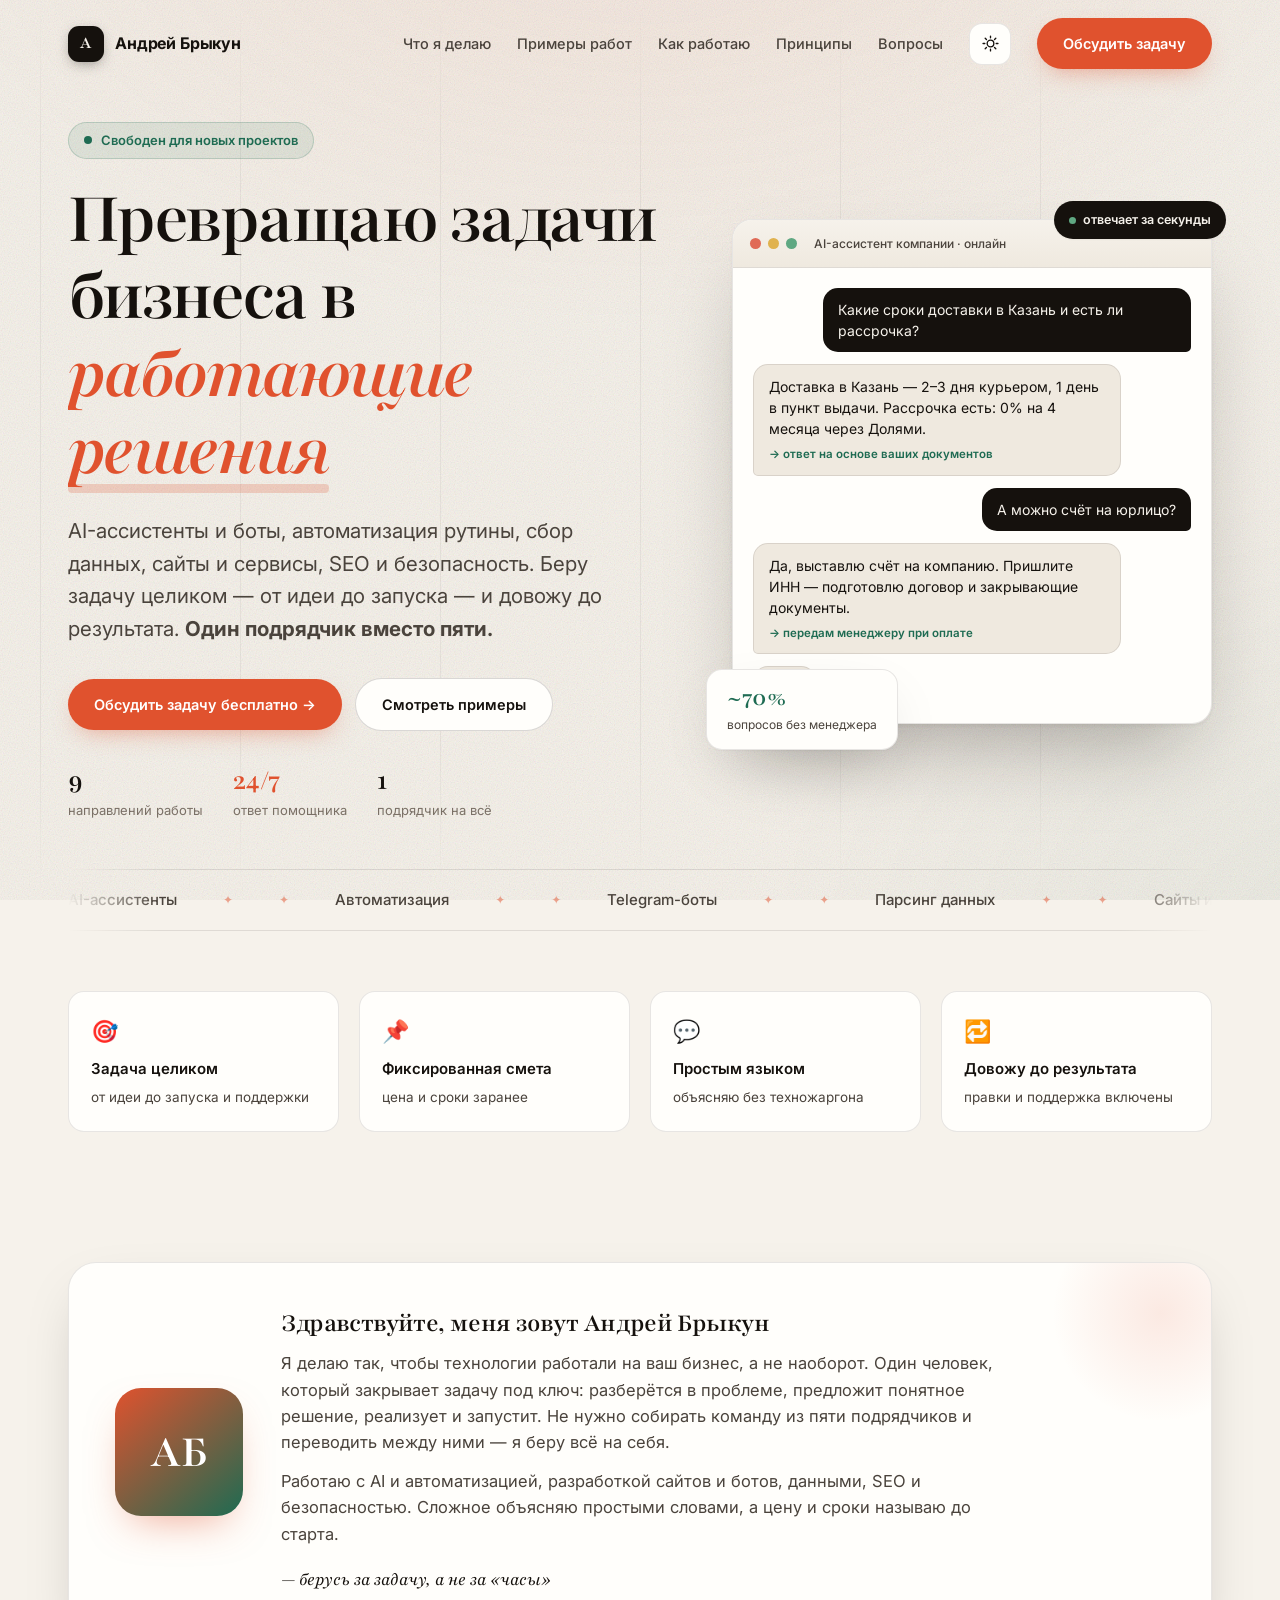
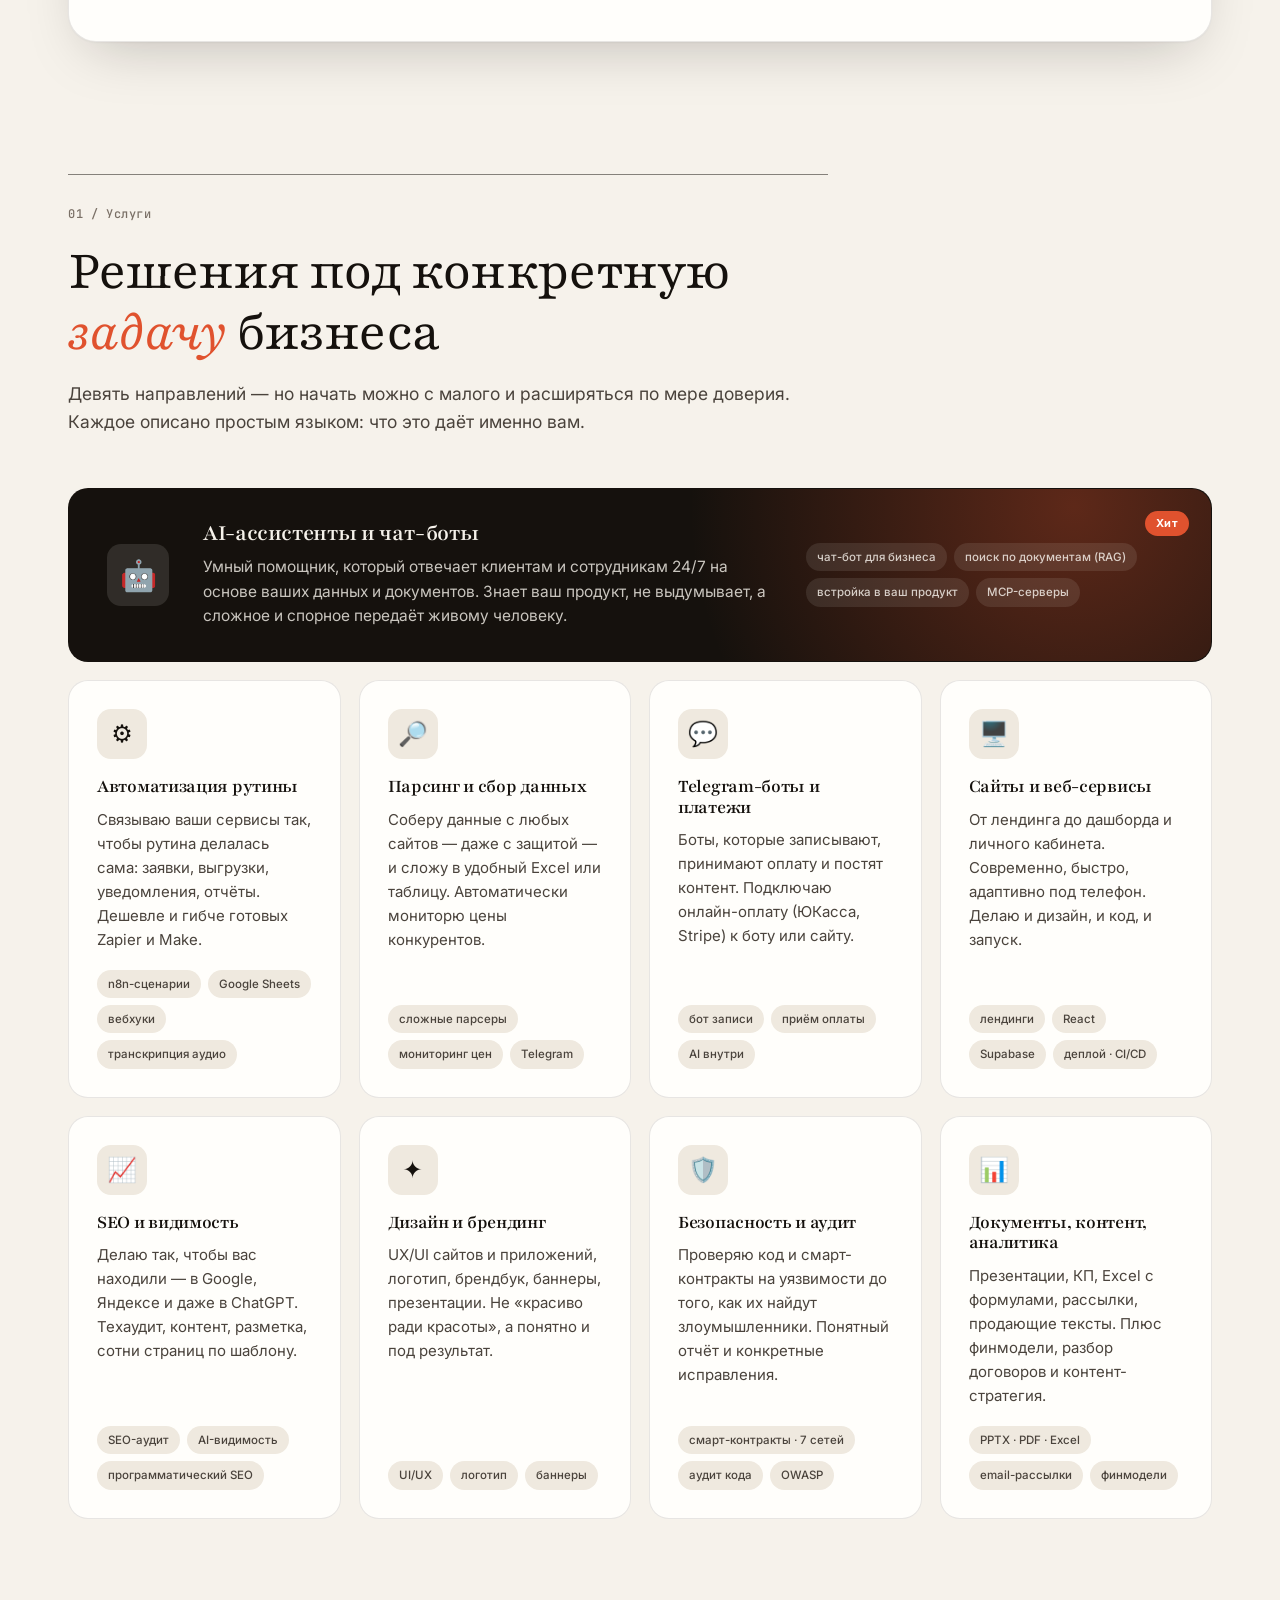
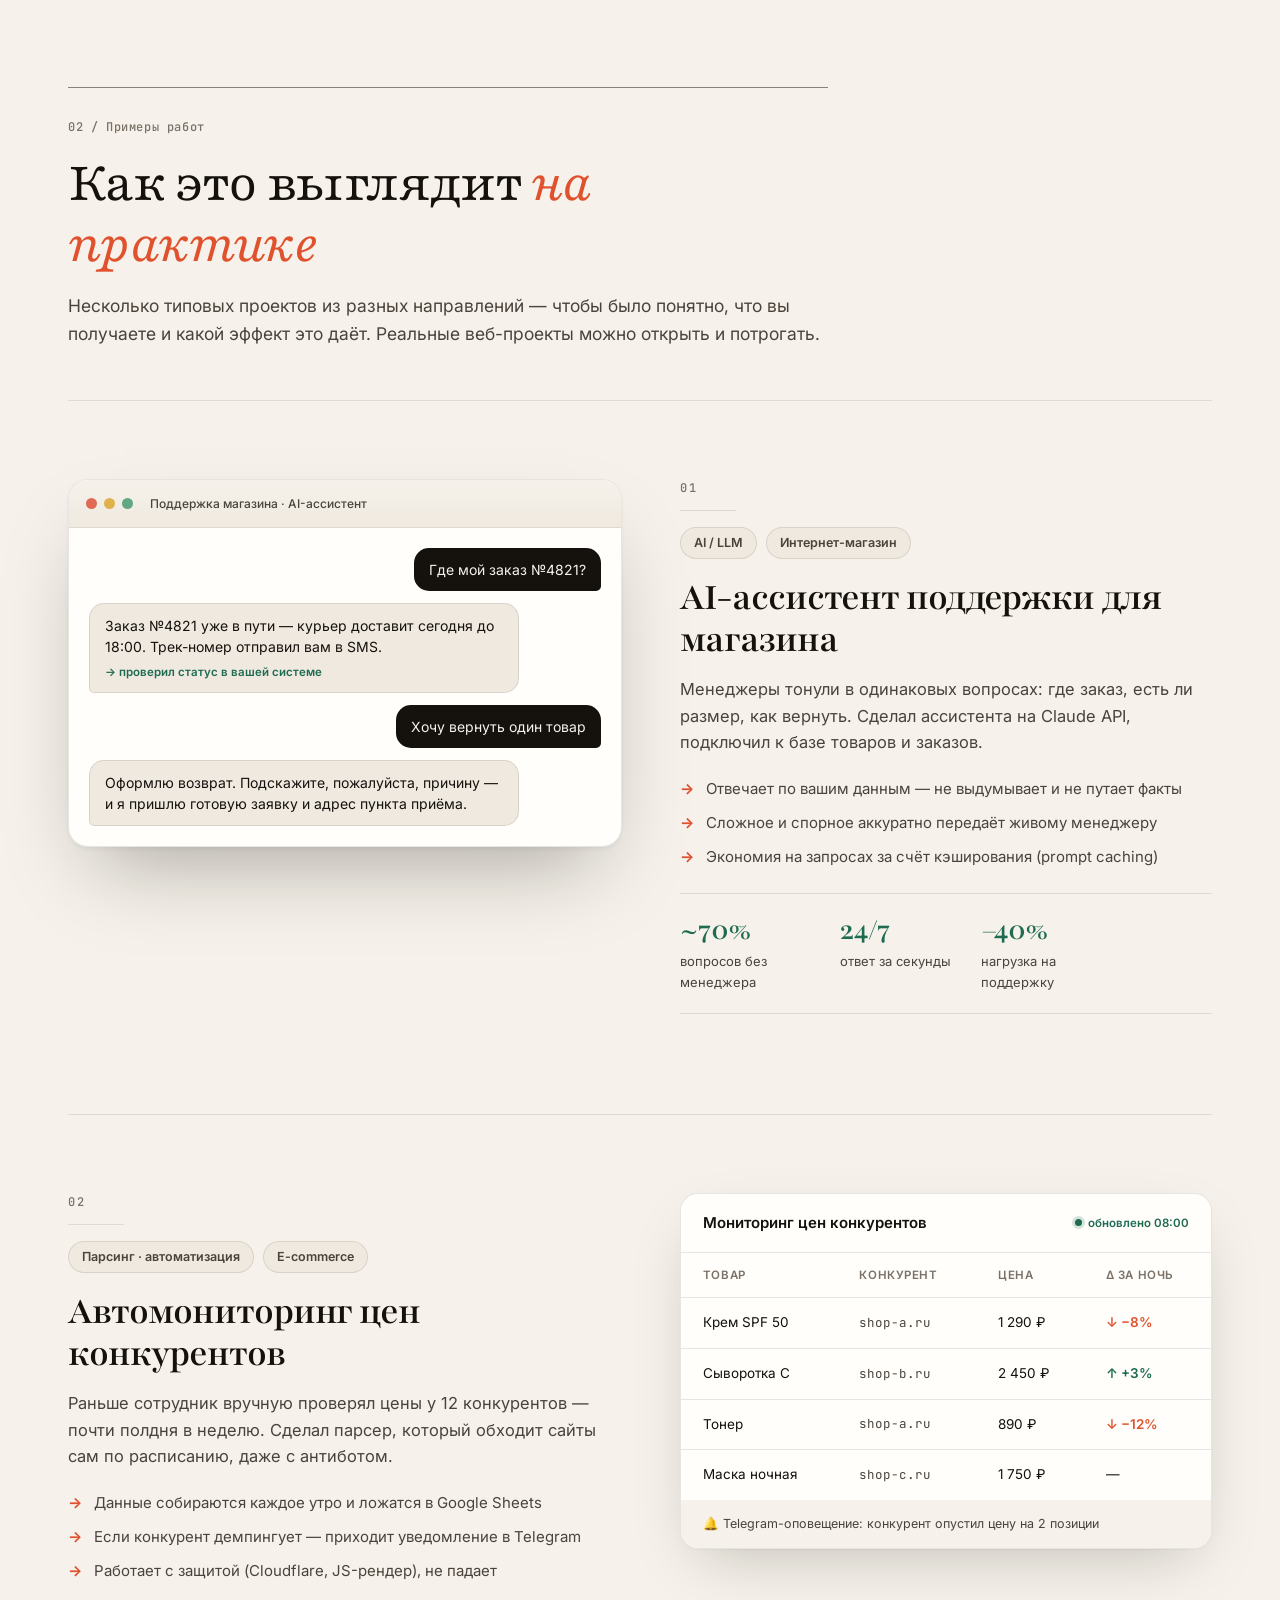
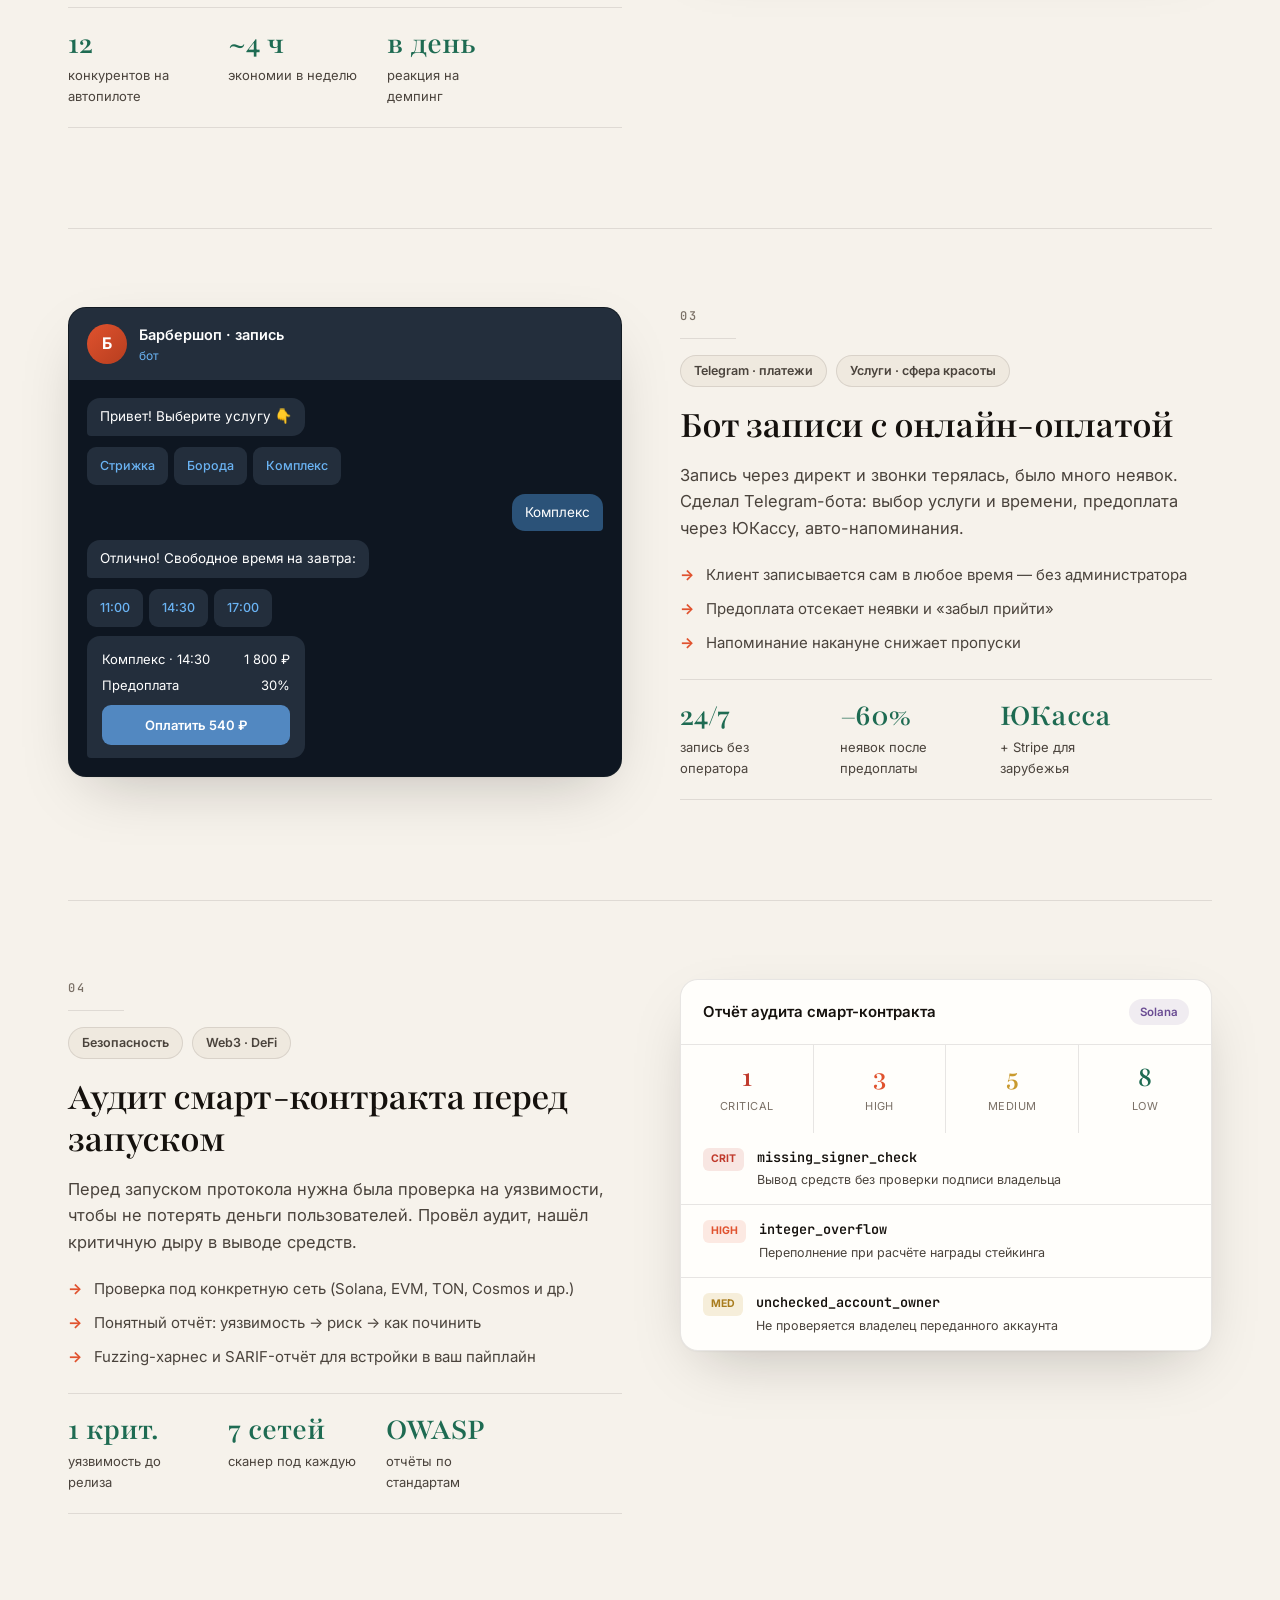
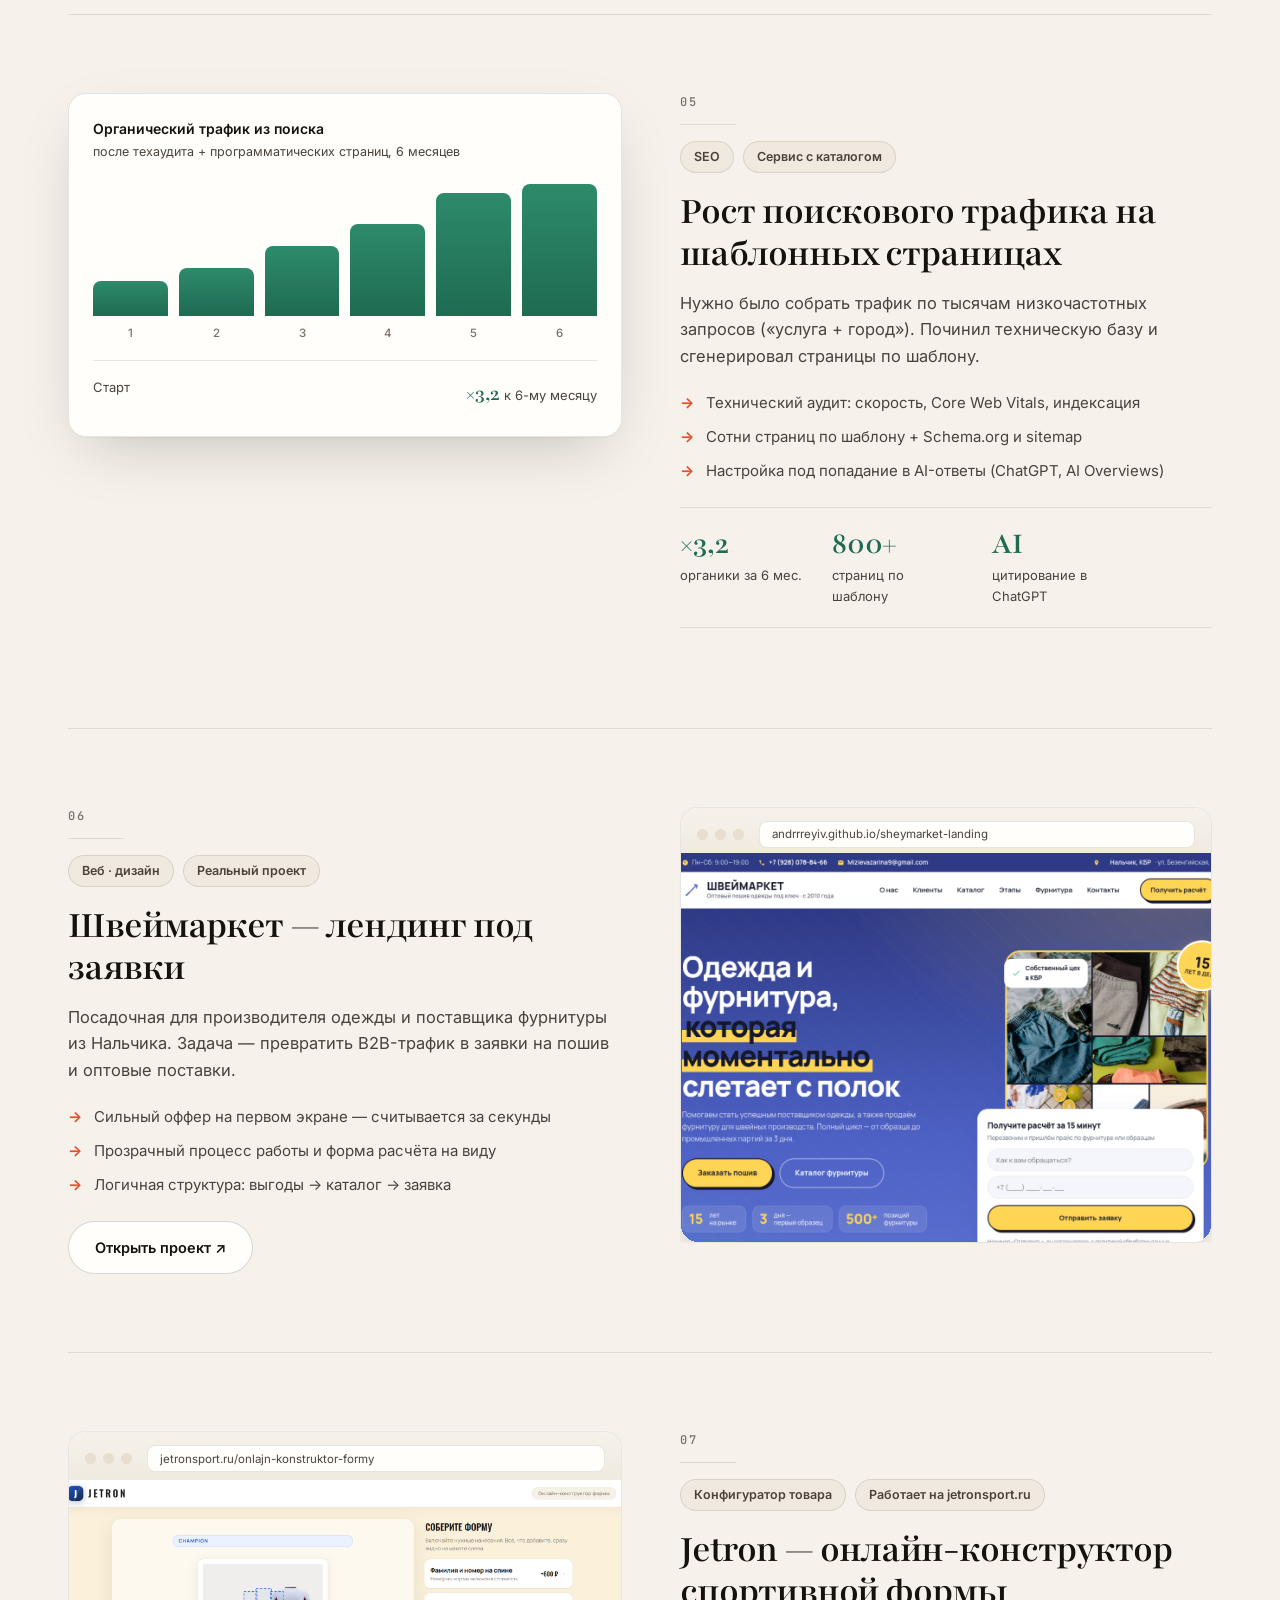
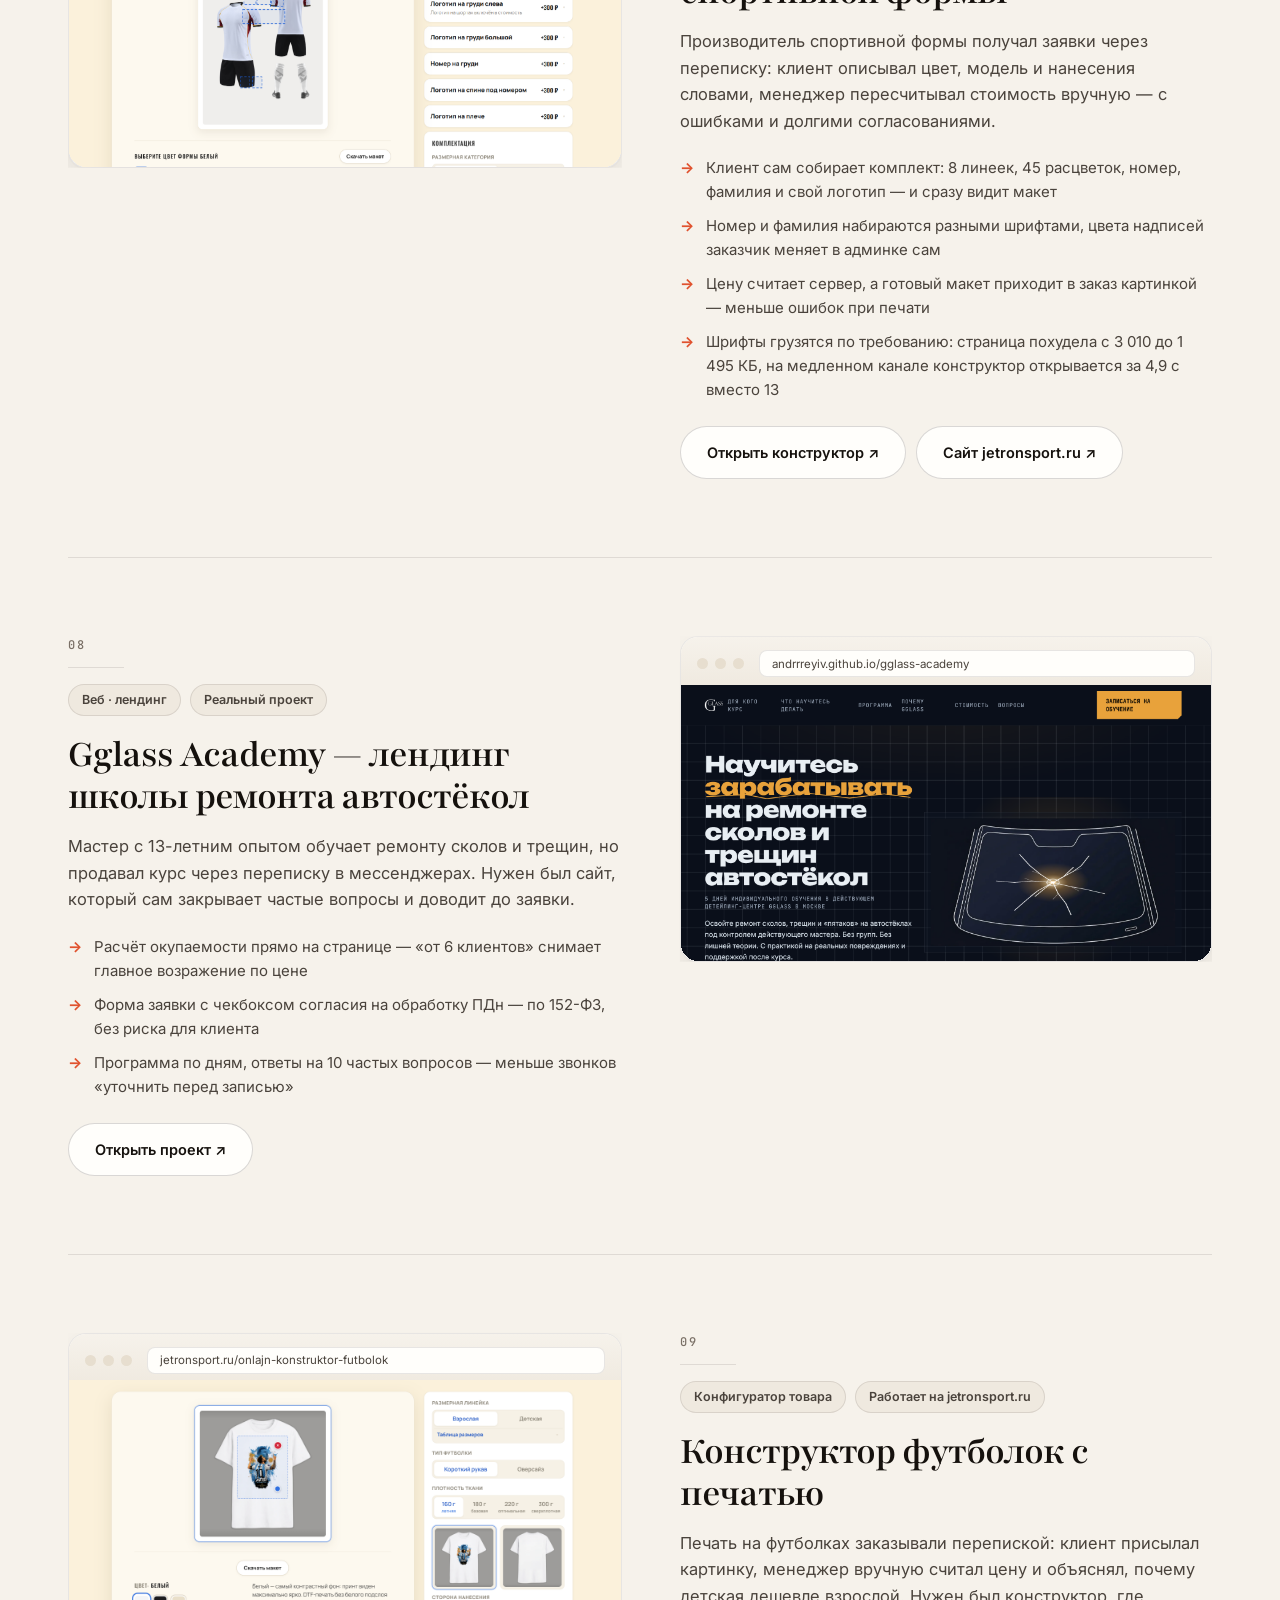
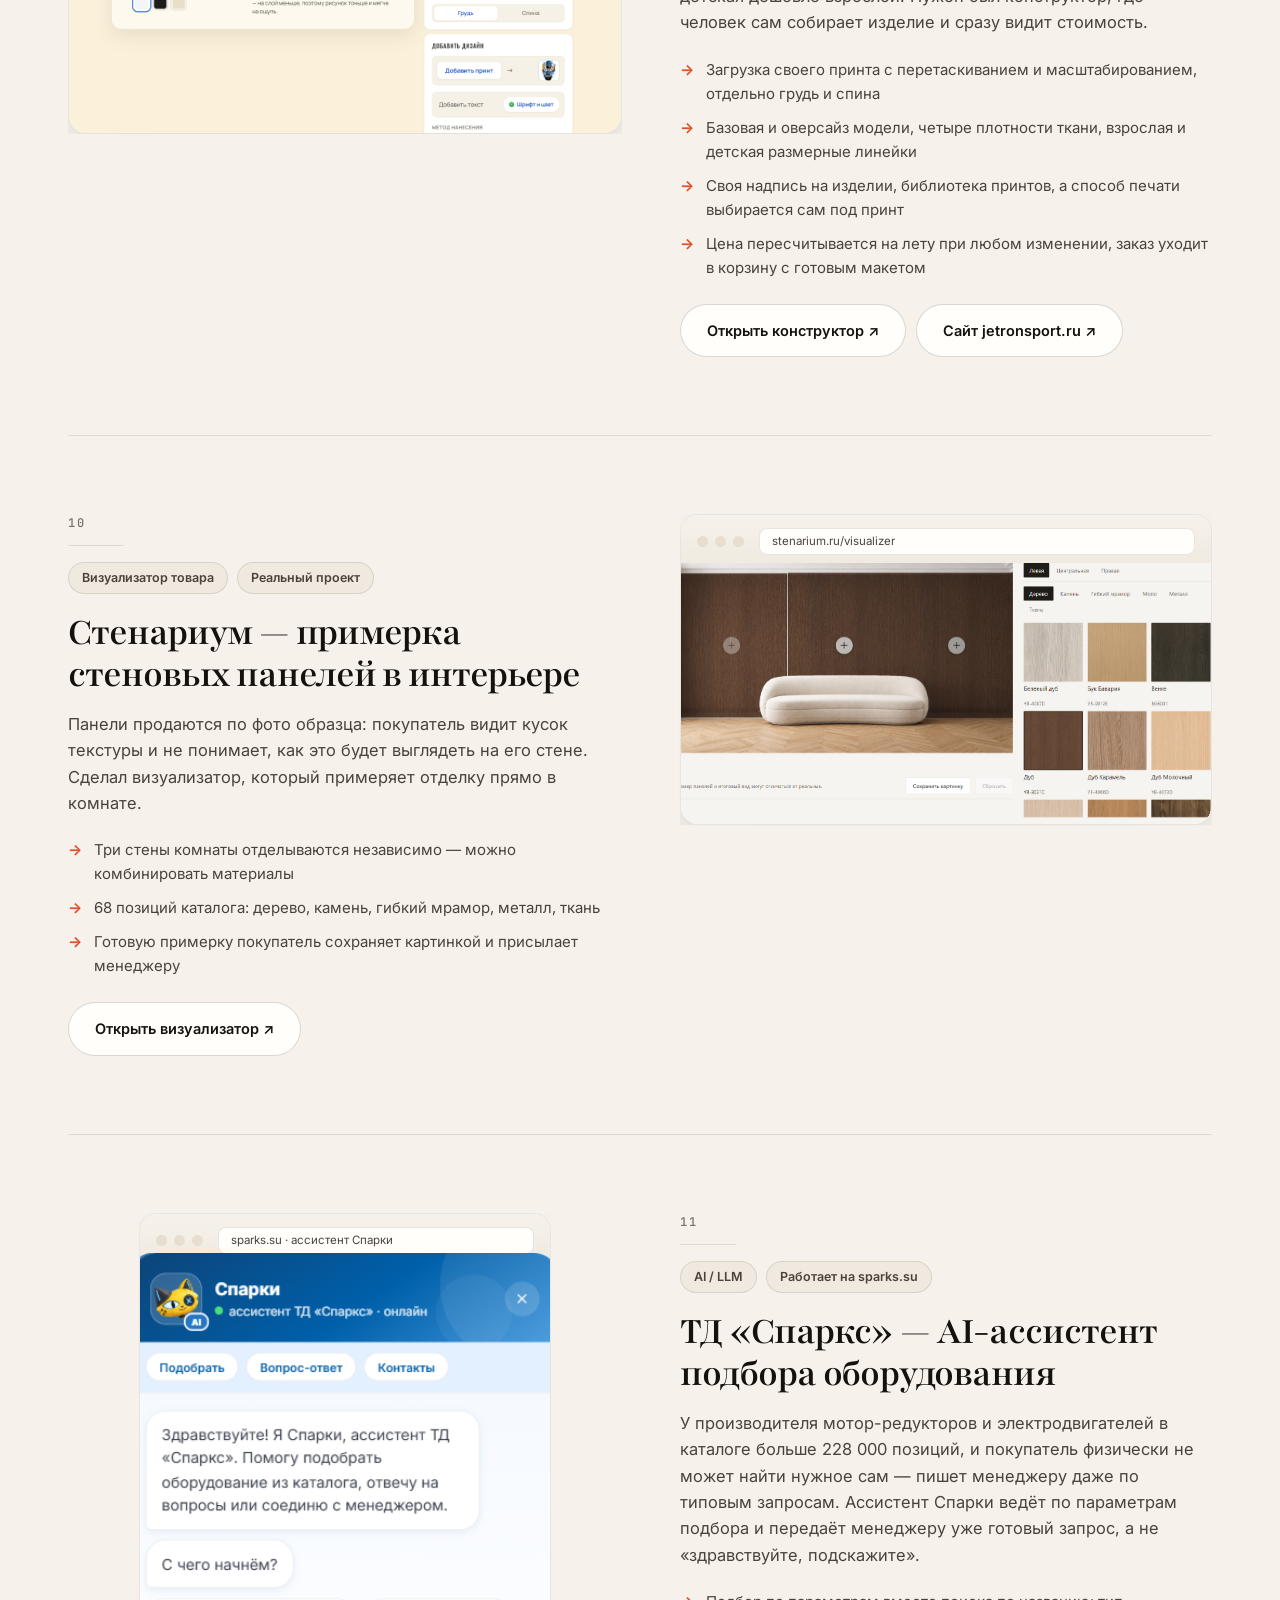
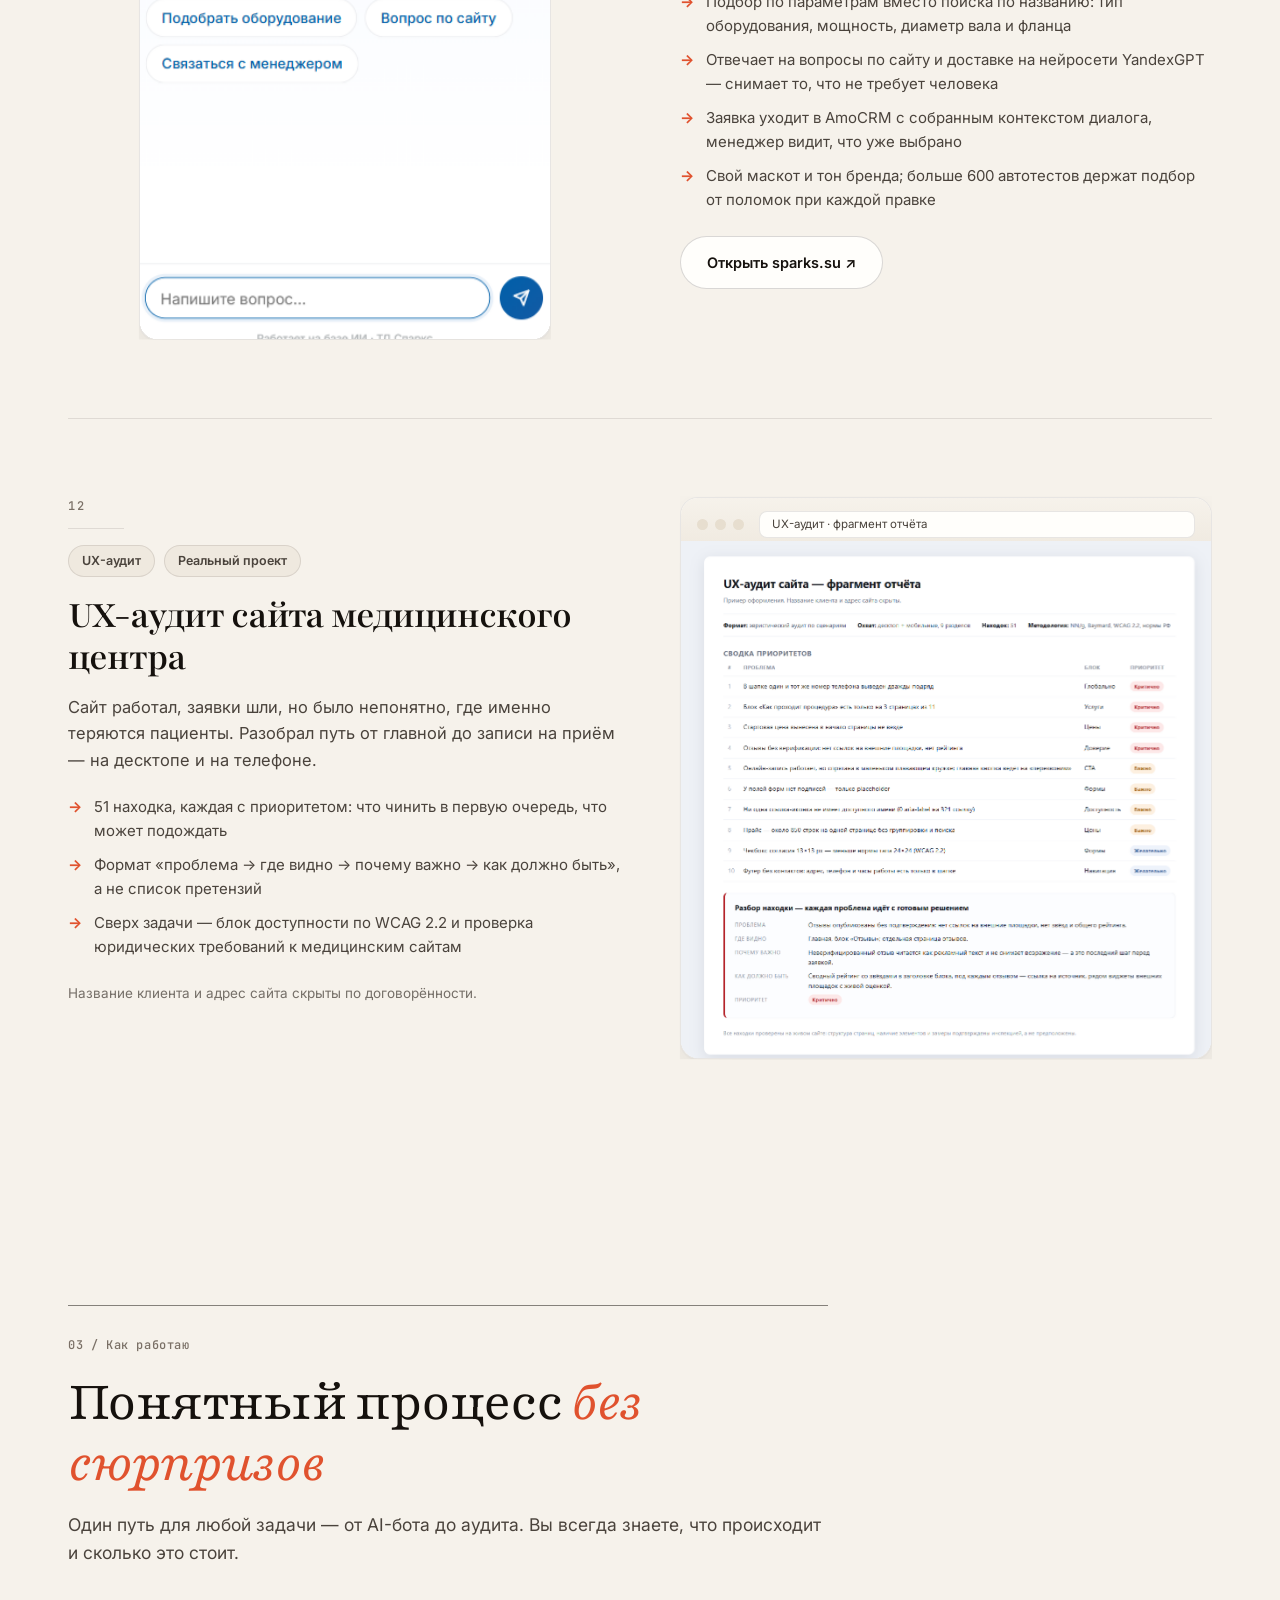
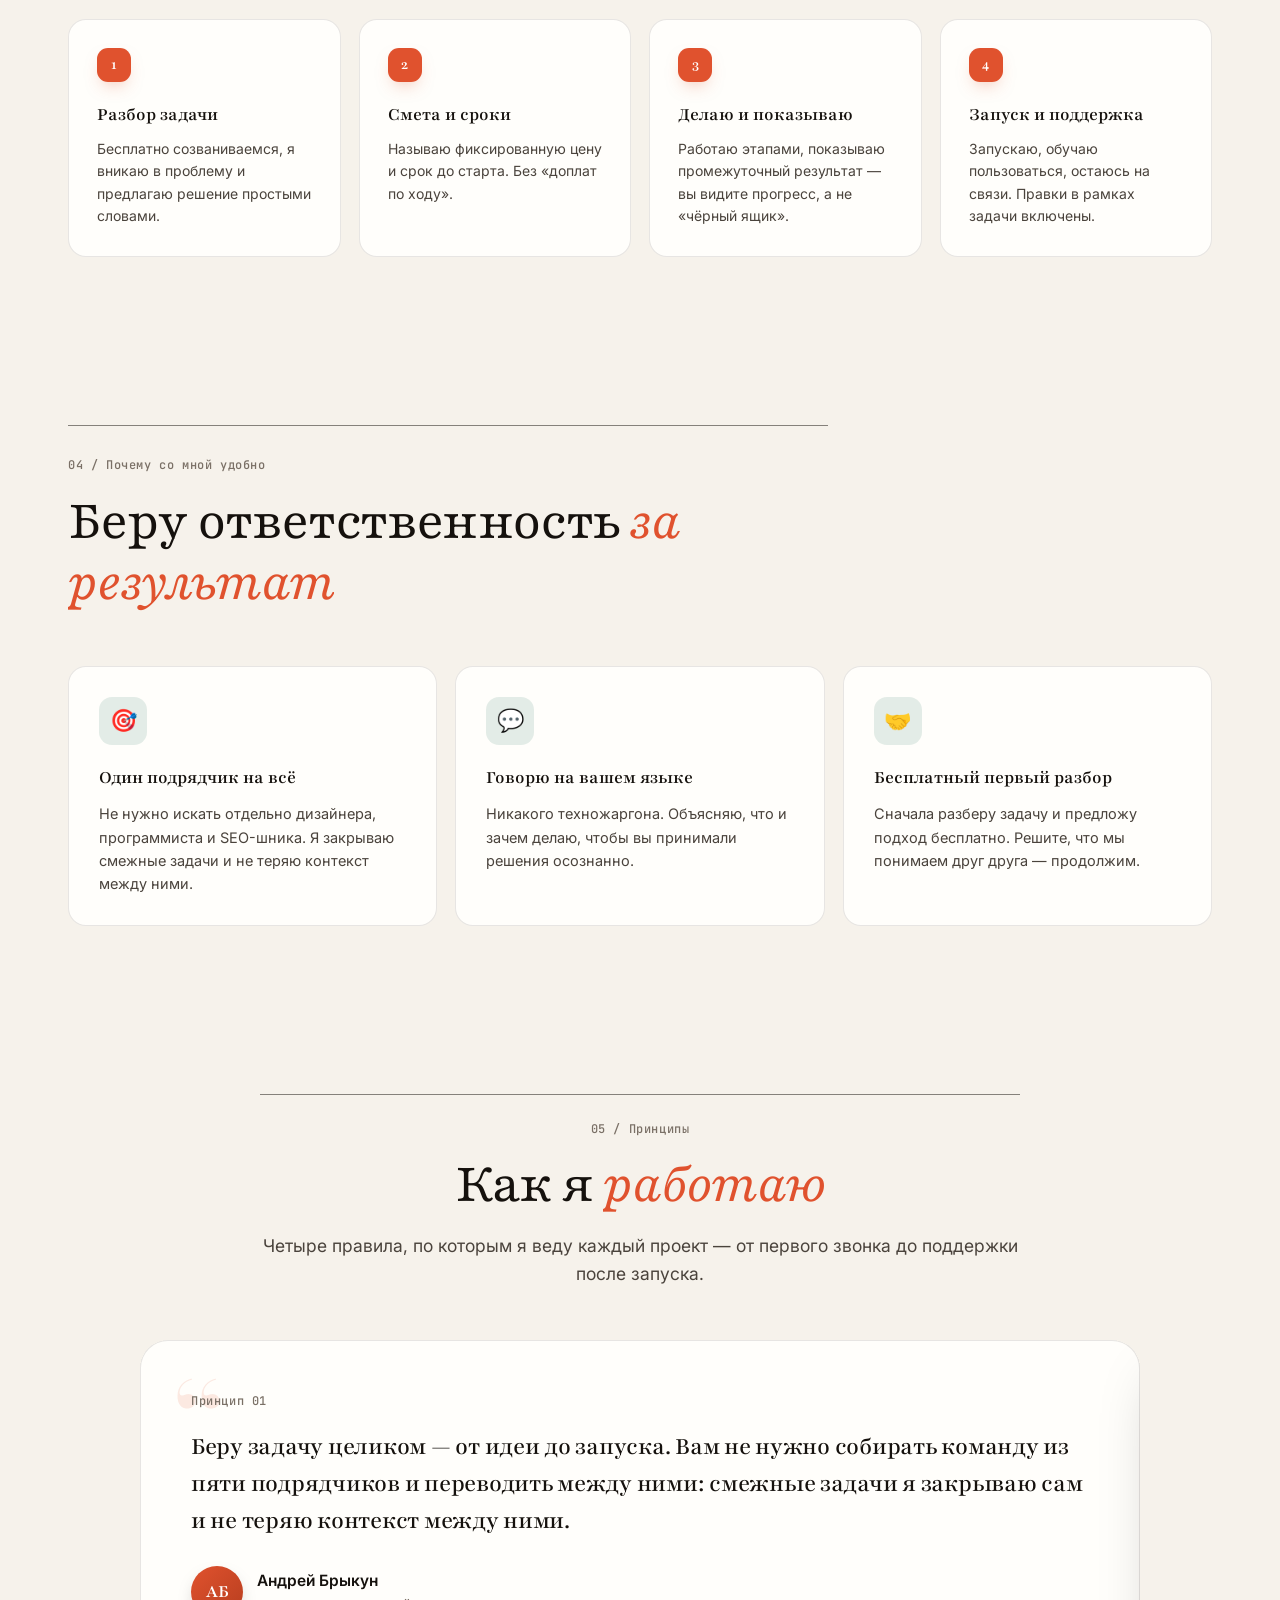
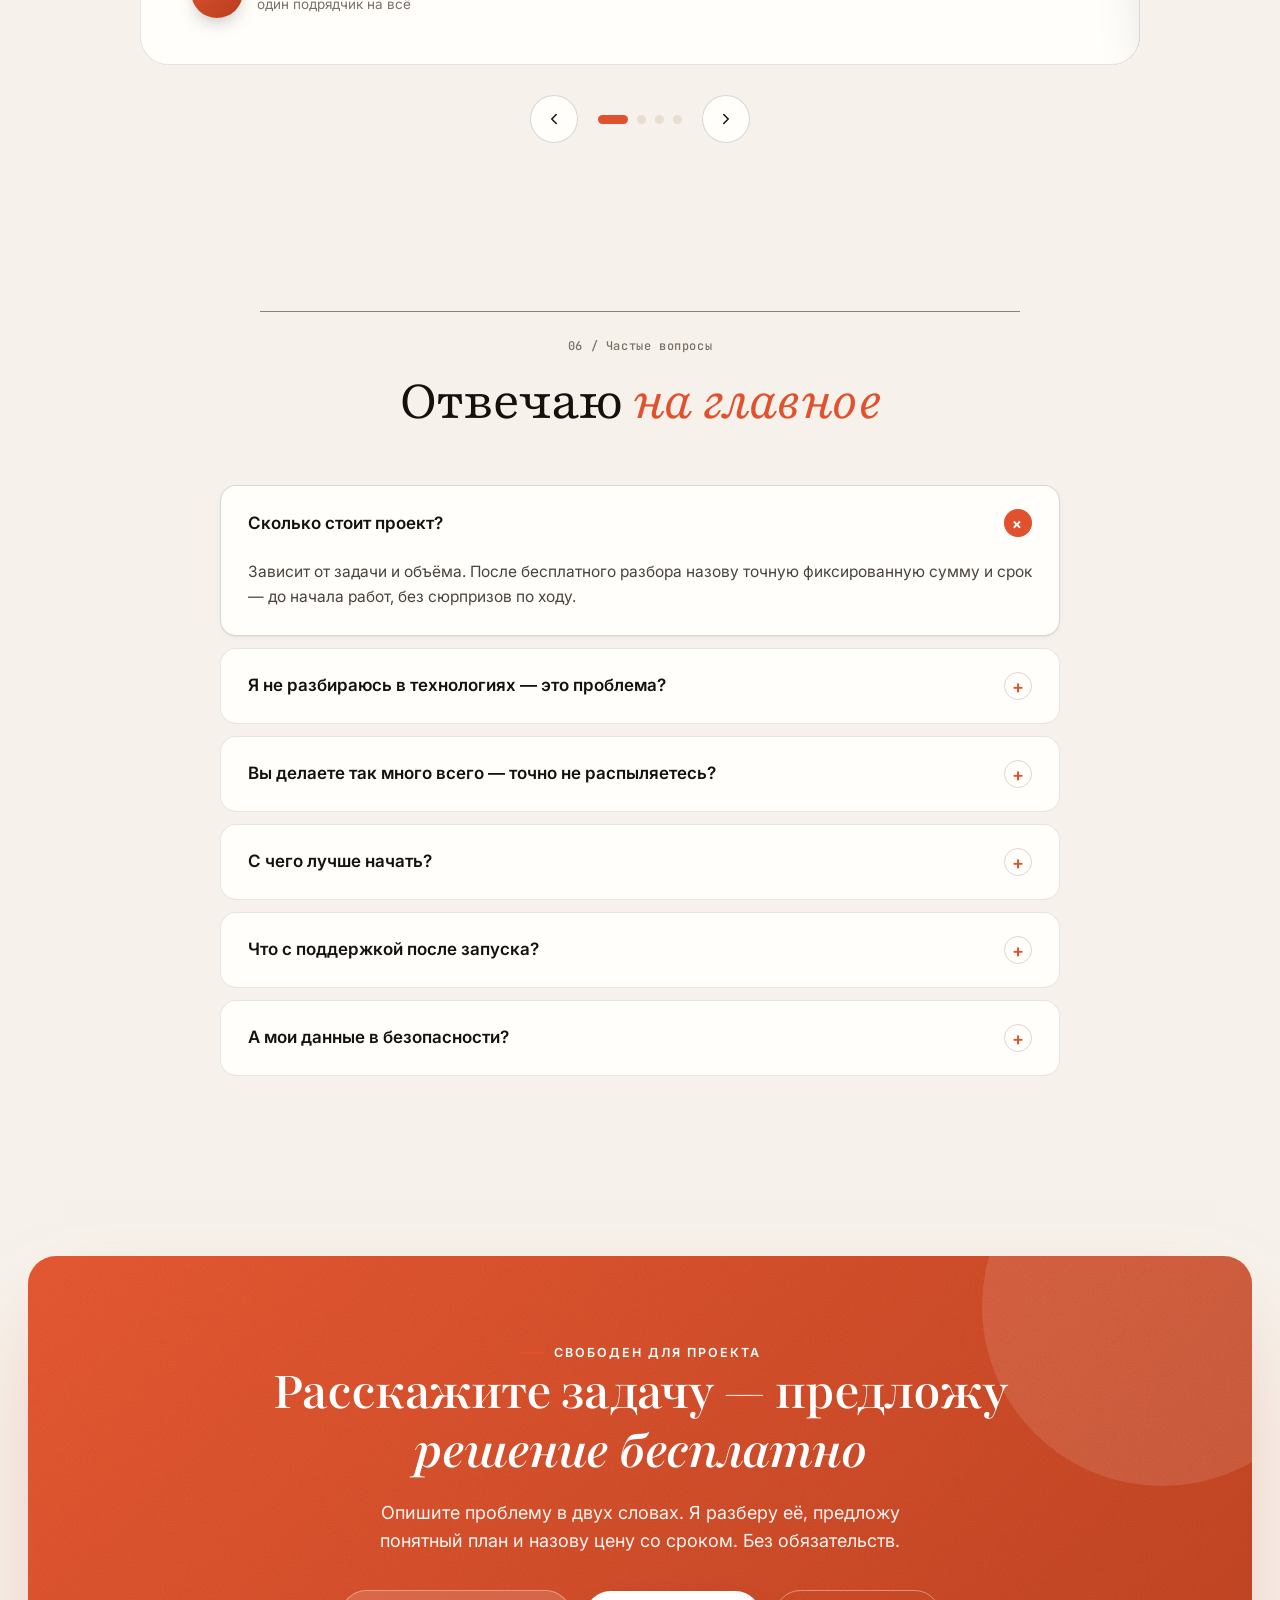
==== index.html @ a9f850e3 "Кейсы: Спаркс открыто со ссылкой на sparks.su, конструкторы и Стенариум — боевые ссылки - ТД «Спаркс" ====
<!DOCTYPE html>
<html lang="ru">
<head>
<meta charset="UTF-8">
<meta name="viewport" content="width=device-width, initial-scale=1.0">
<title>Андрей Брыкун — AI, автоматизация и разработка для бизнеса</title>
<meta name="description" content="Андрей Брыкун. AI-ассистенты и боты, автоматизация рутины, парсинг данных, сайты и сервисы, SEO, безопасность. Один подрядчик вместо пяти — превращаю задачи бизнеса в работающие решения.">
<meta property="og:title" content="Андрей Брыкун — AI, автоматизация и разработка для бизнеса">
<meta property="og:description" content="AI-ассистенты, боты, автоматизация, сайты, SEO и безопасность. Беру задачу целиком и довожу до результата.">
<meta property="og:type" content="website">
<meta name="theme-color" content="#F6F2EB">
<link rel="preconnect" href="https://fonts.googleapis.com">
<link rel="preconnect" href="https://fonts.gstatic.com" crossorigin>
<!-- Playfair, not Fraunces: Fraunces ships no Cyrillic subset, so every Russian
     heading silently fell back to Georgia. Playfair carries cyrillic + cyrillic-ext
     and exposes opsz/wdth/wght as live axes, which the kinetic headings animate. -->
<link href="https://fonts.googleapis.com/css2?family=Playfair:ital,opsz,wdth,wght@0,5..1200,87.5..112.5,300..900;1,5..1200,87.5..112.5,300..900&family=Inter:wght@400..700&family=JetBrains+Mono:wght@400..600&display=swap" rel="stylesheet">
<style>
:root{
  color-scheme:light;
  /* Two base triplets drive every translucent surface on the page. Theming swaps
     these instead of rewriting 17 individual rgba() literals. */
  --ink-rgb:21,17,13;--paper-rgb:246,242,235;
  --ink:#15110D;--ink-soft:#4A433C;--ink-mute:#7A7066;
  --paper:#F6F2EB;--paper-2:#EFE9DF;--paper-3:#E7DECF;--card:#FFFEFB;
  --accent:#E0522E;--accent-deep:#B73E1F;--accent-glow:rgba(224,82,46,.5);
  --green:#1E6B52;--green-soft:#2E8A6B;--blue:#2B5E8A;--purple:#6A4C93;--gold:#C99A2E;
  --grain-blend:multiply;--grain-op:.4;
  --line:rgba(var(--ink-rgb),.10);--line-2:rgba(var(--ink-rgb),.16);
  --shadow-sm:0 1px 2px rgba(var(--ink-rgb),.05),0 2px 8px -4px rgba(var(--ink-rgb),.10);
  --shadow:0 1px 2px rgba(var(--ink-rgb),.04),0 22px 60px -22px rgba(var(--ink-rgb),.26);
  --shadow-lg:0 2px 4px rgba(var(--ink-rgb),.05),0 40px 80px -28px rgba(var(--ink-rgb),.34);
  --radius:20px;--radius-lg:28px;--maxw:1200px;
  --ease:cubic-bezier(.16,1,.3,1);
  /* motion system — Premium archetype: one signature curve, three durations */
  --e-out:cubic-bezier(.22,1,.36,1);   /* entrances: decelerate, settle */
  --e-in:cubic-bezier(.4,0,1,1);        /* exits: accelerate away */
  --e-std:cubic-bezier(.4,0,.2,1);      /* on-screen moves */
  --t-q:180ms;--t-s:380ms;--t-l:760ms;
  /* A real spring, sampled into linear(). Overshoots ~4% once and settles —
     enough to feel physical on press/enter, not enough to read as cartoon. */
  --e-spring:linear(0,.006,.026 2.7%,.107,.238 8.6%,.5 15.4%,.767,.916 24.3%,
    .985 28.5%,1.028,1.04 35.6%,1.037 38.4%,1.017 45.2%,1.002 52.6%,.997 60.7%,1);
}
/* Night edition. Not an inverted light theme: the paper warmth is kept in the
   dark values (a hair of red in the greys) so the page still reads as printed
   stock, and the accent is lifted because #E0522E goes muddy on near-black. */
:root[data-theme="dark"]{
  color-scheme:dark;
  --ink-rgb:240,234,225;--paper-rgb:16,14,13;
  --ink:#F0EAE1;--ink-soft:#B6ADA2;--ink-mute:#8B8177;
  --paper:#100E0D;--paper-2:#191614;--paper-3:#241F1B;--card:#171412;
  --accent:#FF7448;--accent-deep:#E0522E;--accent-glow:rgba(255,116,72,.45);
  --green:#4FC095;--green-soft:#63D3A8;--blue:#6FB2E8;--purple:#B294E0;--gold:#E5B653;
  --grain-blend:overlay;--grain-op:.22;
  --shadow-sm:0 1px 2px rgba(0,0,0,.5),0 2px 8px -4px rgba(0,0,0,.6);
  --shadow:0 1px 2px rgba(0,0,0,.4),0 22px 60px -22px rgba(0,0,0,.8);
  --shadow-lg:0 2px 4px rgba(0,0,0,.5),0 40px 80px -28px rgba(0,0,0,.85);
}
*{margin:0;padding:0;box-sizing:border-box}
html{scroll-behavior:smooth}
@media(prefers-reduced-motion:reduce){html{scroll-behavior:auto}*,*::before,*::after{animation-duration:.01ms!important;animation-iteration-count:1!important;transition-duration:.01ms!important}}
body{font-family:'Inter',system-ui,sans-serif;background:var(--paper);color:var(--ink);line-height:1.6;-webkit-font-smoothing:antialiased;overflow-x:hidden;position:relative}
::selection{background:var(--accent);color:#fff}
::-webkit-scrollbar{width:11px}
::-webkit-scrollbar-track{background:var(--paper-2)}
::-webkit-scrollbar-thumb{background:var(--paper-3);border-radius:10px;border:3px solid var(--paper-2)}
::-webkit-scrollbar-thumb:hover{background:var(--ink-mute)}

/* ambient background: printed-paper stock — warm wash, hairline column grid, grain.
   No blurred colour blobs: they read as generic and fight the editorial type. */
.bg{position:fixed;inset:0;z-index:-2;overflow:hidden;pointer-events:none;
  background:
    radial-gradient(1100px 620px at 50% -12%,rgba(224,82,46,.07),transparent 70%),
    radial-gradient(900px 700px at 108% 108%,rgba(30,107,82,.05),transparent 70%);}
.bg .rules{position:absolute;inset:0;max-width:var(--maxw);margin:0 auto;
  background-image:repeating-linear-gradient(90deg,var(--line) 0 1px,transparent 1px calc(100% / 6));
  opacity:.5;
  -webkit-mask-image:linear-gradient(180deg,transparent,#000 18%,#000 82%,transparent);
  mask-image:linear-gradient(180deg,transparent,#000 18%,#000 82%,transparent)}
/* Grain must switch blend mode with the theme: multiply over near-black paints
   nothing at all, so the dark edition uses overlay at a lower opacity. */
.grain{position:fixed;inset:0;z-index:-1;pointer-events:none;opacity:var(--grain-op);mix-blend-mode:var(--grain-blend);
  background-image:url("data:image/svg+xml,%3Csvg xmlns='http://www.w3.org/2000/svg' width='160' height='160'%3E%3Cfilter id='n'%3E%3CfeTurbulence type='fractalNoise' baseFrequency='.85' numOctaves='3' stitchTiles='stitch'/%3E%3C/filter%3E%3Crect width='100%25' height='100%25' filter='url(%23n)' opacity='.55'/%3E%3C/svg%3E")}

/* scroll progress — driven by the document's own scroll timeline where the
   browser supports it, so the bar never lags a scroll event. JS keeps the
   legacy path alive and steps aside via .native. */
.progress{position:fixed;top:0;left:0;height:3px;width:0;background:linear-gradient(90deg,var(--accent),var(--gold));z-index:200;transition:width .1s linear;transform-origin:0 50%}
@supports (animation-timeline:scroll()){
  .progress.native{width:100%;transform:scaleX(0);transition:none;
    animation:progress-grow linear both;animation-timeline:scroll(root block)}
  @keyframes progress-grow{from{transform:scaleX(0)}to{transform:scaleX(1)}}
}

/* ── theme switch ────────────────────────────────────────────────
   The knob is the visual origin of the wipe: the new theme grows out of the
   button the user just pressed, so the change has a source instead of just
   happening to the page. */
.theme-btn{width:42px;height:42px;border-radius:13px;border:1px solid var(--line);
  background:var(--card);color:var(--ink);display:grid;place-items:center;cursor:pointer;
  transition:background var(--t-q) var(--e-std),border-color var(--t-q) var(--e-std),
             transform var(--t-q) var(--e-spring);flex-shrink:0}
.theme-btn:hover{background:var(--paper-2);border-color:var(--line-2)}
.theme-btn:active{transform:scale(.92)}
.theme-btn svg{width:19px;height:19px;fill:none;stroke:currentColor;stroke-width:1.7;
  stroke-linecap:round;stroke-linejoin:round}
.theme-btn .moon{display:none}
:root[data-theme="dark"] .theme-btn .moon{display:block}
:root[data-theme="dark"] .theme-btn .sun{display:none}

/* The wipe itself. The outgoing snapshot is held perfectly still and the
   incoming one is cut in by a circle growing from the button — fading the old
   layer out at the same time would cross-dissolve the two and muddy the frame.
   --vt-x/y/r are written by JS from the button's own rect. */
::view-transition-old(root),::view-transition-new(root){animation:none;mix-blend-mode:normal}
::view-transition-old(root){z-index:1}
::view-transition-new(root){z-index:2;animation:vt-reveal 640ms var(--e-out) both}
@keyframes vt-reveal{
  from{clip-path:circle(0 at var(--vt-x,50%) var(--vt-y,0))}
  to{clip-path:circle(var(--vt-r,150vmax) at var(--vt-x,50%) var(--vt-y,0))}
}
@media(prefers-reduced-motion:reduce){
  ::view-transition-new(root){animation:vt-fade 160ms linear both}
  @keyframes vt-fade{from{opacity:0}to{opacity:1}}
}

.wrap{max-width:var(--maxw);margin:0 auto;padding:0 28px}
h1,h2,h3{font-family:'Playfair',Georgia,serif;font-weight:600;line-height:1.05;letter-spacing:-.015em;font-optical-sizing:auto}
a{color:inherit;text-decoration:none}
:focus-visible{outline:2.5px solid var(--accent);outline-offset:3px;border-radius:6px}
.accent{color:var(--accent)}
.eyebrow{font-size:12.5px;font-weight:600;letter-spacing:.16em;text-transform:uppercase;color:var(--accent);display:inline-flex;align-items:center;gap:10px}
.eyebrow::before{content:"";width:24px;height:1.5px;background:var(--accent);display:inline-block}
.snum{font-family:'JetBrains Mono',monospace;font-size:12px;font-weight:500;color:var(--ink-mute);letter-spacing:.05em}

/* NAV */
nav{position:fixed;top:0;left:0;right:0;z-index:100;padding:18px 0;transition:.4s var(--ease)}
nav.scrolled{background:rgba(var(--paper-rgb),.72);backdrop-filter:blur(16px) saturate(1.4);padding:11px 0;box-shadow:0 1px 0 var(--line),0 8px 30px -18px rgba(var(--ink-rgb),.3)}
.nav-in{display:flex;align-items:center;justify-content:space-between}
.logo{display:flex;align-items:center;gap:11px;font-weight:700;font-size:16px;letter-spacing:-.01em}
.logo-mark{width:36px;height:36px;border-radius:11px;background:var(--ink);color:var(--paper);display:grid;place-items:center;font-family:'Playfair',Georgia,serif;font-weight:600;font-size:18px;box-shadow:0 4px 14px -4px rgba(var(--ink-rgb),.5);transition:.3s var(--ease)}
.logo:hover .logo-mark{transform:rotate(-6deg) scale(1.05);background:var(--accent)}
.nav-links{display:flex;gap:26px;align-items:center}
.nav-links a:not(.btn){font-size:14.5px;font-weight:500;color:var(--ink-soft);transition:.2s;position:relative}
.nav-links a:not(.btn)::after{content:"";position:absolute;left:0;bottom:-4px;height:1.5px;width:0;background:var(--accent);transition:width .3s var(--ease)}
.nav-links a:not(.btn):hover{color:var(--ink)}
.nav-links a:not(.btn):hover::after{width:100%}
/* Three separate motions share one transform: the magnetic pull written by JS
   (--tx/--ty), the hover lift, and the press. Composing them through custom
   properties keeps them independent — the old code set .style.transform for the
   magnet, which is an inline value that :active could never override, so the
   buttons had no press feedback at all on the pointer devices that have the magnet. */
.btn{display:inline-flex;align-items:center;justify-content:center;gap:9px;font-weight:600;font-size:14.5px;padding:14px 26px;border-radius:100px;cursor:pointer;border:none;min-height:46px;font-family:inherit;
  --tx:0px;--ty:0px;--lift:0px;--press:1;
  transform:translate(var(--tx),calc(var(--ty) + var(--lift))) scale(var(--press));
  transition:background var(--t-q) var(--e-std),color var(--t-q) var(--e-std),
             border-color var(--t-q) var(--e-std),box-shadow var(--t-s) var(--e-out),
             transform var(--t-q) var(--e-spring)}
.btn:active{--press:.965}
.btn-primary{background:var(--accent);color:#fff;box-shadow:0 10px 24px -10px var(--accent-glow)}
.btn-primary:hover{background:var(--accent-deep);--lift:-2px;box-shadow:0 16px 34px -10px var(--accent-glow)}
.btn-ghost{background:var(--card);color:var(--ink);border:1.5px solid var(--line-2)}
.btn-ghost:hover{border-color:var(--ink);background:var(--ink);color:var(--paper);--lift:-2px}
.btn-tg{background:#229ED9;color:#fff;box-shadow:0 10px 24px -10px rgba(34,158,217,.6)}
.btn-tg:hover{background:#1b87bb;transform:translateY(-2px);box-shadow:0 16px 34px -10px rgba(34,158,217,.7)}
.btn svg{width:18px;height:18px}

/* HERO */
header{padding:122px 0 60px;position:relative}
.hero-grid{display:grid;grid-template-columns:1.12fr .88fr;gap:52px;align-items:center}
.hero-grid>*{min-width:0}
.avail{display:inline-flex;align-items:center;gap:9px;font-size:13px;font-weight:600;color:var(--green);background:rgba(30,107,82,.09);border:1px solid rgba(30,107,82,.2);padding:7px 15px;border-radius:100px;margin-bottom:22px}
.avail .dot{width:8px;height:8px;border-radius:50%;background:var(--green);box-shadow:0 0 0 0 rgba(30,107,82,.5);animation:ping 2.2s var(--ease) infinite}
@keyframes ping{0%{box-shadow:0 0 0 0 rgba(30,107,82,.5)}70%,100%{box-shadow:0 0 0 9px rgba(30,107,82,0)}}
.hero h1{font-size:clamp(42px,6.1vw,76px);margin:0 0 24px;letter-spacing:-.033em;line-height:1.02}
.hero h1 em{font-style:italic;font-weight:600;color:var(--accent);position:relative}
.hero h1 em::after{content:"";position:absolute;left:0;right:0;bottom:.06em;height:.12em;background:var(--accent);opacity:.22;border-radius:4px}
.hero p.lead{font-size:clamp(17px,2vw,20.5px);color:var(--ink-soft);max-width:548px;margin-bottom:32px}
.hero-cta{display:flex;gap:13px;flex-wrap:wrap;align-items:center}
.hero-stats{display:flex;gap:30px;margin-top:34px;flex-wrap:wrap}
.hstat .v{font-family:'Playfair',Georgia,serif;font-size:30px;font-weight:600;line-height:1;color:var(--ink)}
.hstat .k{font-size:13px;color:var(--ink-mute);margin-top:5px}
.hstat .v em{font-style:normal;color:var(--accent)}

/* HERO visual */
.hero-visual{position:relative;perspective:1400px}
.glass{background:var(--card);border:1px solid var(--line);border-radius:20px;box-shadow:var(--shadow-lg);overflow:hidden;transition:transform .5s var(--ease)}
.glass-bar{display:flex;align-items:center;gap:7px;padding:14px 17px;border-bottom:1px solid var(--line);background:linear-gradient(var(--paper),var(--paper-2))}
.glass-bar span{width:11px;height:11px;border-radius:50%;background:var(--paper-3)}
.glass-bar span:first-child{background:#E06A56}.glass-bar span:nth-child(2){background:#E0B24E}.glass-bar span:nth-child(3){background:#5FA882}
.glass-bar .ttl{flex:1;margin-left:10px;font-size:12px;color:var(--ink-soft);font-weight:500}
.chat{padding:20px;display:flex;flex-direction:column;gap:12px}
.bub{max-width:84%;padding:11px 15px;border-radius:15px;font-size:14px;line-height:1.5;animation:rise .6s var(--ease) both}
.bub.u{align-self:flex-end;background:var(--ink);color:var(--paper);border-bottom-right-radius:5px}
.bub.a{align-self:flex-start;background:var(--paper-2);color:var(--ink);border-bottom-left-radius:5px;border:1px solid var(--line)}
.bub.a .src{display:block;margin-top:7px;font-size:11.5px;color:var(--green);font-weight:600}
.bub:nth-child(2){animation-delay:.15s}.bub:nth-child(3){animation-delay:.3s}
@keyframes rise{from{opacity:0;transform:translateY(10px)}to{opacity:1;transform:none}}
.typing{align-self:flex-start;display:flex;gap:4px;padding:14px 16px;background:var(--paper-2);border:1px solid var(--line);border-radius:15px;border-bottom-left-radius:5px}
.typing i{width:7px;height:7px;border-radius:50%;background:var(--ink-soft);opacity:.4;animation:blink 1.4s infinite}
.typing i:nth-child(2){animation-delay:.2s}.typing i:nth-child(3){animation-delay:.4s}
@keyframes blink{0%,60%,100%{opacity:.35;transform:translateY(0)}30%{opacity:1;transform:translateY(-3px)}}
.float-metric{position:absolute;bottom:-26px;left:-26px;background:var(--card);border:1px solid var(--line);border-radius:16px;padding:15px 20px;box-shadow:var(--shadow);animation:bob 5s ease-in-out infinite}
@keyframes bob{0%,100%{transform:translateY(0)}50%{transform:translateY(-9px)}}
.float-metric .big{font-family:'Playfair',Georgia,serif;font-size:26px;font-weight:600;color:var(--green);line-height:1}
.float-metric .lbl{font-size:12px;color:var(--ink-soft);margin-top:4px}
.float-chip{position:absolute;top:-18px;right:-14px;background:var(--ink);color:var(--paper);font-size:12.5px;font-weight:600;padding:9px 15px;border-radius:100px;box-shadow:var(--shadow);display:flex;align-items:center;gap:7px;animation:bob 6s ease-in-out infinite}
.float-chip .pdot{width:7px;height:7px;border-radius:50%;background:#5FA882}

/* TRUST / marquee */
.marquee{margin-top:48px;border-top:1px solid var(--line);border-bottom:1px solid var(--line);padding:18px 0;overflow:hidden;-webkit-mask-image:linear-gradient(90deg,transparent,#000 8%,#000 92%,transparent);mask-image:linear-gradient(90deg,transparent,#000 8%,#000 92%,transparent)}
.marquee-track{display:flex;gap:46px;width:max-content;animation:scrollx 38s linear infinite}
.marquee:hover .marquee-track{animation-play-state:paused}
.marquee-track span{font-size:15px;font-weight:500;color:var(--ink-soft);display:inline-flex;align-items:center;gap:46px;white-space:nowrap}
.marquee-track span::after{content:"✦";color:var(--accent);opacity:.5;font-size:12px}
@keyframes scrollx{to{transform:translateX(-50%)}}

.trust{padding:30px 0;margin-top:30px}
.trust-in{display:grid;grid-template-columns:repeat(4,1fr);gap:20px}
.tcell{background:var(--card);border:1px solid var(--line);border-radius:16px;padding:22px;display:flex;flex-direction:column;gap:6px;transition:.3s var(--ease)}
.tcell:hover{transform:translateY(-3px);box-shadow:var(--shadow-sm)}
.tcell .ic{font-size:22px;margin-bottom:2px}
.tcell .t{font-size:15px;font-weight:600}
.tcell .s{font-size:13.5px;color:var(--ink-soft)}

section{padding:84px 0;position:relative}
.sec-head{max-width:760px;margin-bottom:52px;position:relative;padding-top:26px}
/* hairline that draws across the section head — editorial masthead rule */
.sec-head::before{content:"";position:absolute;top:0;left:0;height:1px;width:0;background:var(--ink);opacity:.5;transition:width 1s var(--e-out) 120ms}
.sec-head.in::before{width:100%}
.sec-head.center{margin-inline:auto;text-align:center}
.sec-head.center .eyebrow{justify-content:center}
.sec-head h2{font-size:clamp(33px,5.3vw,58px);margin:16px 0 16px;letter-spacing:-.028em}

/* ── kinetic headings ─────────────────────────────────────────────
   Section titles gain weight and optical size as they rise into view: the
   letterforms thicken and their contrast sharpens, so the heading arrives
   rather than simply being there. Playfair carries wght and opsz as live axes,
   which is the whole reason the family was chosen over a static serif.
   Deliberately confined to the six section titles — font-variation-settings
   re-rasterises glyphs every frame, and that cost is only worth paying on type
   the visitor is actually looking at. */
@property --hw{syntax:'<number>';inherits:false;initial-value:640}
@property --ho{syntax:'<number>';inherits:false;initial-value:100}
@supports (animation-timeline:view()){
  @media(prefers-reduced-motion:no-preference) and (min-width:701px){
    .sec-head h2{font-variation-settings:'wght' var(--hw),'opsz' var(--ho);
      animation:head-weigh linear both;animation-timeline:view();
      animation-range:entry 15% entry 95%}
    @keyframes head-weigh{from{--hw:330;--ho:8}to{--hw:640;--ho:120}}
  }
}
.sec-head h2 em{font-style:italic;color:var(--accent)}
.sec-head p{color:var(--ink-soft);font-size:17.5px}

/* INTRO */
.intro{display:grid;grid-template-columns:auto 1fr;gap:38px;align-items:center;background:var(--card);border:1px solid var(--line);border-radius:var(--radius-lg);padding:46px;position:relative;overflow:hidden;box-shadow:var(--shadow)}
.intro::before{content:"";position:absolute;top:-60px;right:-60px;width:220px;height:220px;border-radius:50%;background:radial-gradient(circle,rgba(224,82,46,.12),transparent 70%)}
.face{width:128px;height:128px;border-radius:26px;background:linear-gradient(140deg,var(--accent),var(--green));display:grid;place-items:center;color:#fff;font-family:'Playfair',Georgia,serif;font-size:48px;font-weight:600;flex-shrink:0;box-shadow:0 18px 40px -16px rgba(224,82,46,.5)}
.intro h3{font-size:27px;margin-bottom:13px}
.intro p{color:var(--ink-soft);font-size:16.5px;max-width:730px}
.intro p+p{margin-top:12px}
.intro .sign{margin-top:18px;font-family:'Playfair',Georgia,serif;font-style:italic;font-size:19px;color:var(--ink)}

/* SERVICES — bento */
.bento{display:grid;grid-template-columns:repeat(4,1fr);gap:18px}
.serv{background:var(--card);border:1px solid var(--line);border-radius:var(--radius);padding:28px;transition:.4s var(--ease);position:relative;display:flex;flex-direction:column;overflow:hidden;grid-column:span 1}
.serv::after{content:"";position:absolute;inset:0;border-radius:var(--radius);padding:1.5px;background:linear-gradient(135deg,var(--accent),transparent 60%);-webkit-mask:linear-gradient(#000 0 0) content-box,linear-gradient(#000 0 0);-webkit-mask-composite:xor;mask-composite:exclude;opacity:0;transition:opacity .4s var(--ease);pointer-events:none}
.serv:hover{transform:translateY(-5px);box-shadow:var(--shadow);border-color:transparent}
.serv:hover::after{opacity:1}
.serv .ic{width:50px;height:50px;border-radius:14px;background:var(--paper-2);display:grid;place-items:center;margin-bottom:18px;font-size:24px;transition:.4s var(--ease)}
.serv:hover .ic{transform:scale(1.08) rotate(-4deg);background:rgba(224,82,46,.12)}
.serv h3{font-size:19.5px;margin-bottom:10px}
.serv p{color:var(--ink-soft);font-size:15px;flex:1}
.serv .chips{display:flex;flex-wrap:wrap;gap:7px;margin-top:18px}
.serv .chips span{font-size:11.5px;font-weight:500;color:var(--ink-soft);background:var(--paper-2);padding:5px 11px;border-radius:100px;transition:.25s}
.serv:hover .chips span{background:var(--paper-3)}
.serv .tag{position:absolute;top:24px;right:24px;font-size:11px;font-weight:700;letter-spacing:.04em;color:#fff;background:var(--accent);padding:4px 11px;border-radius:100px}
/* featured banner — full width */
.serv.feat{grid-column:1/-1;background:var(--ink);color:var(--paper);border-color:transparent;display:grid;grid-template-columns:auto minmax(0,1.55fr) minmax(0,1fr);align-items:center;gap:34px;padding:32px 38px}
.serv.feat::before{content:"";position:absolute;inset:0;background:radial-gradient(620px circle at 88% 10%,rgba(224,82,46,.42),transparent 62%);opacity:.85}
.serv.feat *{position:relative;z-index:1}
.serv.feat .tag{position:absolute;top:22px;right:22px}
.serv.feat .ic{width:62px;height:62px;font-size:30px;margin-bottom:0;background:rgba(var(--paper-rgb),.12)}
.serv.feat:hover .ic{background:rgba(224,82,46,.3)}
.serv.feat .feat-txt h3{font-size:24px;margin-bottom:9px}
.serv.feat .feat-txt p{color:rgba(var(--paper-rgb),.8);margin:0;flex:none;font-size:15.5px}
.serv.feat .chips{margin-top:0}
.serv.feat .chips span{background:rgba(var(--paper-rgb),.1);color:rgba(var(--paper-rgb),.82)}
.serv.feat:hover .chips span{background:rgba(var(--paper-rgb),.16)}
.serv.feat:hover{transform:translateY(-4px)}

/* CASES — editorial gallery: numbered plates, hairline separators, generous air */
#cases .wrap{counter-reset:kase}
.case{display:grid;grid-template-columns:1.02fr .98fr;gap:58px;align-items:center;padding:78px 0;border-top:1px solid var(--line);counter-increment:kase;position:relative}
.case:first-of-type{border-top:none;padding-top:16px}
.case.rev .case-visual{order:2}
/* plate number — the editorial signature of this section */
.case-info::before{content:counter(kase,decimal-leading-zero);display:block;font-family:'JetBrains Mono',monospace;font-size:12px;font-weight:500;letter-spacing:.14em;color:var(--ink-mute);margin-bottom:16px;padding-bottom:12px;border-bottom:1px solid var(--line);max-width:56px}
.case-tag{display:inline-flex;gap:9px;flex-wrap:wrap;margin-bottom:18px}
.case-tag span{font-size:12.5px;font-weight:600;color:var(--ink-soft);background:var(--paper-2);border:1px solid var(--line);padding:5px 13px;border-radius:100px}
.case h3{font-size:clamp(26px,3.6vw,40px);margin-bottom:15px;letter-spacing:-.026em}
.case .desc{color:var(--ink-soft);font-size:16.5px;margin-bottom:22px}
.case ul.did{list-style:none;display:flex;flex-direction:column;gap:10px;margin-bottom:24px}
.case ul.did li{display:flex;gap:12px;font-size:15px;color:var(--ink-soft)}
.case ul.did li::before{content:"→";color:var(--accent);font-weight:700;flex-shrink:0}
.case .acts{display:flex;flex-wrap:wrap;gap:10px}
.case-metrics{display:flex;gap:30px;flex-wrap:wrap;margin-bottom:22px;padding:20px 0;border-top:1px solid var(--line);border-bottom:1px solid var(--line)}
.case-metrics .m .v{font-family:'Playfair',Georgia,serif;font-size:32px;font-weight:600;color:var(--green);line-height:1}
.case-metrics .m .k{font-size:13px;color:var(--ink-soft);margin-top:5px;max-width:130px}
.case-visual{position:relative}
.case-visual>*{transition:transform .5s var(--ease),box-shadow .5s var(--ease)}
.case:hover .case-visual>*{transform:translateY(-5px)}

/* ── pinned showcase ──────────────────────────────────────────────
   The screenshot holds still while its story scrolls past it, so a case reads
   as one exhibit being explained rather than a row of image-next-to-text.
   Only above the breakpoint: on one column there is nothing to pin against.
   align-items must leave `center`, or the grid child cannot stick at all. */
@media(min-width:901px){
  .case{align-items:start}
  .case-visual{position:sticky;top:104px}
}
/* image plate: wipes open from the bottom while the photo settles out of a slight
   over-scale. Two layers (clip + scale) so it reads as a print being revealed,
   not a box fading in. */
.plate{clip-path:inset(0 0 100% 0);transition:clip-path 1.05s var(--e-out)}
.plate.in{clip-path:inset(0 0 0 0)}
/* Scale and drift are composed through custom properties, not by overwriting
   transform: JS only ever sets --py, so the settle survives. --ps is registered
   so the scale can be transitioned on its own — transitioning `transform` here
   would drag the scroll drift through the same 1.5s curve and feel like syrup. */
@property --ps{syntax:'<number>';inherits:false;initial-value:1.1}
@property --py{syntax:'<length>';inherits:false;initial-value:0px}
.plate img{--ps:1.10;--py:0px;transform:translate3d(0,var(--py),0) scale(var(--ps));
  transition:--ps 1.5s var(--e-out)}
.plate.in img{--ps:1.045}

/* Scroll-linked drift, handed to the compositor.
   The timeline is declared on .case and consumed by the image, never on
   .case-visual itself: that element is sticky, and a stuck element's rect stops
   moving in the scrollport, so a view() timeline on it freezes mid-animation. */
@supports (animation-timeline:view()){
  @media(prefers-reduced-motion:no-preference){
    .case{view-timeline-name:--case;view-timeline-axis:block}
    .plate img{animation:plate-drift linear both;animation-timeline:--case;
      animation-range:entry 0% exit 100%}
    @keyframes plate-drift{from{--py:15px}to{--py:-15px}}
  }
}
.case-visual .browser img{will-change:transform}
/* portrait screenshots (the chat panel) would render ~1370px tall at column
   width and swallow the case. Hold them near native size instead. */
.browser.narrow{max-width:412px;margin-inline:auto}

/* browser frame */
.browser{background:var(--card);border:1px solid var(--line);border-radius:18px;box-shadow:var(--shadow);overflow:hidden}
.browser-bar{display:flex;align-items:center;gap:7px;padding:13px 16px;border-bottom:1px solid var(--line);background:linear-gradient(var(--paper),var(--paper-2))}
.browser-bar span{width:11px;height:11px;border-radius:50%;background:var(--paper-3)}
.browser-bar .url{flex:1;height:27px;background:var(--card);border:1px solid var(--line);border-radius:8px;margin-left:8px;display:flex;align-items:center;padding:0 12px;font-size:11.5px;color:var(--ink-soft)}
.browser img{width:100%;display:block}

/* dashboard */
.dash{background:var(--card);border:1px solid var(--line);border-radius:18px;box-shadow:var(--shadow);overflow:hidden}
.dash-top{padding:17px 22px;border-bottom:1px solid var(--line);display:flex;align-items:center;justify-content:space-between}
.dash-top .ttl{font-weight:600;font-size:15px}
.dash-top .live{font-size:11.5px;font-weight:600;color:var(--green);display:flex;align-items:center;gap:6px}
.dash-top .live::before{content:"";width:7px;height:7px;border-radius:50%;background:var(--green);box-shadow:0 0 0 3px rgba(30,107,82,.18)}
.tbl{width:100%;border-collapse:collapse;font-size:13.5px}
.tbl th{text-align:left;font-weight:600;color:var(--ink-mute);font-size:11.5px;text-transform:uppercase;letter-spacing:.05em;padding:13px 22px;border-bottom:1px solid var(--line)}
.tbl td{padding:14px 22px;border-bottom:1px solid var(--line)}
.tbl tr:last-child td{border-bottom:none}
.tbl tbody tr{transition:.2s}.tbl tbody tr:hover{background:var(--paper)}
.tbl .down{color:var(--accent);font-weight:600}
.tbl .up{color:var(--green);font-weight:600}
.tbl .mono{font-family:'JetBrains Mono',monospace;font-size:12.5px;color:var(--ink-soft)}
.dash-foot{padding:14px 22px;background:var(--paper);font-size:12.5px;color:var(--ink-soft);display:flex;align-items:center;gap:8px}

/* telegram */
.tg{background:#17212B;border-radius:18px;box-shadow:var(--shadow);overflow:hidden;border:1px solid rgba(0,0,0,.2)}
.tg-bar{padding:15px 18px;background:#232E3C;display:flex;align-items:center;gap:12px}
.tg-ava{width:40px;height:40px;border-radius:50%;background:linear-gradient(135deg,var(--accent),var(--accent-deep));display:grid;place-items:center;color:#fff;font-weight:700;font-size:16px}
.tg-bar .n{color:#fff;font-weight:600;font-size:14.5px}
.tg-bar .st{color:#6AB3F3;font-size:12px}
.tg-body{padding:18px;display:flex;flex-direction:column;gap:9px;background:#0E1621}
.tg-msg{max-width:82%;padding:9px 13px;border-radius:13px;font-size:13.5px;line-height:1.45;color:#fff}
.tg-msg.bot{align-self:flex-start;background:#232E3C;border-bottom-left-radius:4px}
.tg-msg.me{align-self:flex-end;background:#2B5278;border-bottom-right-radius:4px}
.tg-kb{display:flex;flex-wrap:wrap;gap:6px;margin-top:2px}
.tg-kb button{background:#232E3C;border:none;color:#6AB3F3;font-size:12.5px;font-weight:500;padding:9px 13px;border-radius:9px;cursor:pointer;font-family:inherit;min-height:38px}
.tg-pay{align-self:flex-start;background:#232E3C;border-radius:13px;padding:13px 15px;border-bottom-left-radius:4px;max-width:82%;min-width:218px}
.tg-pay .row{display:flex;justify-content:space-between;gap:16px;color:#fff;font-size:13px;margin-bottom:5px}
.tg-pay .pb{margin-top:9px;background:#5288C1;color:#fff;text-align:center;font-weight:600;font-size:13px;padding:10px;border-radius:9px}

/* security report */
.report{background:var(--card);border:1px solid var(--line);border-radius:18px;box-shadow:var(--shadow);overflow:hidden}
.report-top{padding:19px 22px;border-bottom:1px solid var(--line);display:flex;align-items:center;justify-content:space-between;gap:16px}
.report-top h4{font-family:'Inter';font-size:15px;font-weight:600}
.report-top .net{font-size:11.5px;font-weight:600;color:var(--purple);background:rgba(106,76,147,.1);padding:4px 11px;border-radius:100px}
.sev-row{display:grid;grid-template-columns:repeat(4,1fr);gap:1px;background:var(--line)}
.sev{background:var(--card);padding:17px 14px;text-align:center}
.sev .v{font-family:'Playfair',Georgia,serif;font-size:30px;font-weight:600;line-height:1}
.sev .k{font-size:11px;color:var(--ink-mute);margin-top:6px;text-transform:uppercase;letter-spacing:.04em}
.sev.crit .v{color:#C0392B}.sev.high .v{color:var(--accent)}.sev.med .v{color:var(--gold)}.sev.low .v{color:var(--green)}
.finding-row{padding:14px 22px;border-bottom:1px solid var(--line);display:flex;gap:13px;align-items:flex-start}
.finding-row:last-child{border-bottom:none}
.finding-row .badge{flex-shrink:0;font-size:10.5px;font-weight:700;padding:3px 8px;border-radius:6px;margin-top:1px;text-transform:uppercase}
.badge.c{background:rgba(192,57,43,.12);color:#C0392B}
.badge.h{background:rgba(224,82,46,.12);color:var(--accent)}
.badge.m{background:rgba(201,154,46,.16);color:#A87C1E}
.finding-row .ft{font-size:13.5px;font-weight:600;font-family:'JetBrains Mono',monospace}
.finding-row .fd{font-size:12.5px;color:var(--ink-soft);margin-top:2px}

/* SEO chart */
.chart{background:var(--card);border:1px solid var(--line);border-radius:18px;box-shadow:var(--shadow);padding:24px}
.chart h4{font-family:'Inter';font-size:14px;font-weight:600;margin-bottom:2px}
.chart .sub{font-size:12.5px;color:var(--ink-soft);margin-bottom:22px}
.bars{display:flex;align-items:flex-end;gap:11px;height:158px}
.bars .col{flex:1;display:flex;flex-direction:column;align-items:center;gap:8px;height:100%;justify-content:flex-end}
.bars .bar{width:100%;border-radius:8px 8px 0 0;background:linear-gradient(180deg,var(--green-soft),var(--green));height:0;transition:height 1.1s var(--ease)}
.bars .col span{font-size:11.5px;color:var(--ink-mute);font-weight:500}
.chart-foot{display:flex;justify-content:space-between;margin-top:18px;padding-top:16px;border-top:1px solid var(--line);font-size:13px;color:var(--ink-soft)}
.chart-foot b{font-family:'Playfair',Georgia,serif;color:var(--green);font-size:22px;font-weight:600}

/* PROCESS */
.proc-grid{display:grid;grid-template-columns:repeat(4,1fr);gap:18px}
.pcard{background:var(--card);border:1px solid var(--line);border-radius:18px;padding:28px;position:relative;transition:.35s var(--ease)}
.pcard:hover{transform:translateY(-4px);box-shadow:var(--shadow-sm)}
.pcard .num{font-family:'Playfair',Georgia,serif;font-size:16px;font-weight:600;color:#fff;background:var(--accent);width:34px;height:34px;border-radius:11px;display:grid;place-items:center;margin-bottom:18px;box-shadow:0 8px 18px -8px var(--accent-glow)}
.pcard h4{font-size:19px;font-family:'Playfair',Georgia,serif;font-weight:600;margin-bottom:8px}
.pcard p{font-size:14px;color:var(--ink-soft)}

/* GUARANTEES */
.guard-grid{display:grid;grid-template-columns:repeat(3,1fr);gap:18px}
.gcard{background:var(--card);border:1px solid var(--line);border-radius:18px;padding:30px;transition:.35s var(--ease)}
.gcard:hover{transform:translateY(-4px);box-shadow:var(--shadow)}
.gcard .ic{width:48px;height:48px;border-radius:13px;background:rgba(30,107,82,.12);display:grid;place-items:center;font-size:22px;margin-bottom:18px}
.gcard h4{font-size:19px;font-family:'Playfair',Georgia,serif;font-weight:600;margin-bottom:9px}
.gcard p{font-size:14.5px;color:var(--ink-soft)}

/* FAQ */
.faq{max-width:840px;margin:0 auto}
.faq details{background:var(--card);border:1px solid var(--line);border-radius:16px;margin-bottom:12px;overflow:hidden;transition:.3s var(--ease)}
.faq details[open]{box-shadow:var(--shadow-sm);border-color:var(--line-2)}
.faq summary{list-style:none;cursor:pointer;padding:23px 27px;font-weight:600;font-size:17px;display:flex;justify-content:space-between;align-items:center;gap:16px;min-height:48px}
.faq summary::-webkit-details-marker{display:none}
.faq summary .pl{flex-shrink:0;width:28px;height:28px;border-radius:50%;border:1.5px solid var(--line-2);display:grid;place-items:center;transition:.3s var(--ease);font-size:18px;color:var(--accent)}
.faq details[open] summary .pl{transform:rotate(45deg);background:var(--accent);color:#fff;border-color:var(--accent)}
.faq .ans{padding:0 27px 25px;color:var(--ink-soft);font-size:15.5px}

/* CTA */
.cta{background:linear-gradient(135deg,var(--accent),var(--accent-deep));border-radius:var(--radius-lg);margin:0 28px;padding:80px 40px;text-align:center;color:#fff;position:relative;overflow:hidden;box-shadow:0 40px 90px -36px var(--accent-glow)}
.cta::after{content:"";position:absolute;inset:0;opacity:.5;mix-blend-mode:overlay;background-image:url("data:image/svg+xml,%3Csvg xmlns='http://www.w3.org/2000/svg' width='160' height='160'%3E%3Cfilter id='n'%3E%3CfeTurbulence type='fractalNoise' baseFrequency='.8' numOctaves='3'/%3E%3C/filter%3E%3Crect width='100%25' height='100%25' filter='url(%23n)' opacity='.5'/%3E%3C/svg%3E")}
.cta>*{position:relative;z-index:1}
.cta h2{font-size:clamp(33px,5.2vw,56px);color:#fff;margin-bottom:18px;max-width:820px;margin-inline:auto;letter-spacing:-.02em}
.cta h2 em{font-style:italic}
.cta p{font-size:18px;color:rgba(255,255,255,.94);max-width:600px;margin:0 auto 34px}
.cta .btn-primary{background:#fff;color:var(--accent-deep);box-shadow:0 14px 30px -10px rgba(0,0,0,.4)}
.cta .btn-primary:hover{background:var(--ink);color:#fff}
.cta .btn-tg{background:rgba(255,255,255,.14);color:#fff;border:1.5px solid rgba(255,255,255,.35);box-shadow:none;backdrop-filter:blur(4px)}
.cta .btn-tg:hover{background:#fff;color:#229ED9;border-color:#fff}
.cta-blob{position:absolute;border-radius:50%;background:rgba(255,255,255,.1);z-index:0}
.cta-blob.a{width:360px;height:360px;top:-130px;right:-90px}.cta-blob.b{width:260px;height:260px;bottom:-120px;left:-70px}

footer{padding:58px 0 44px}
.foot-in{display:flex;justify-content:space-between;align-items:center;gap:24px;flex-wrap:wrap}
.foot-links{display:flex;gap:24px;flex-wrap:wrap}
.foot-links a{font-size:14.5px;color:var(--ink-soft);transition:.2s}
.foot-links a:hover{color:var(--accent)}
.copy{font-size:13.5px;color:var(--ink-mute)}

/* TESTIMONIALS — slider */
.tcarousel{position:relative;max-width:1000px;margin:0 auto}
.tviewport{overflow:hidden;border-radius:var(--radius-lg)}
.ttrack{display:flex;transition:transform .7s var(--ease);will-change:transform}
.tslide{min-width:100%;box-sizing:border-box}
.tquote{background:var(--card);border:1px solid var(--line);border-radius:var(--radius-lg);padding:46px 50px;box-shadow:var(--shadow);position:relative;overflow:hidden}
.tquote::before{content:"\201C";position:absolute;top:6px;left:28px;font-family:'Playfair',Georgia,serif;font-size:150px;line-height:1;color:var(--accent);opacity:.12}
.tquote>*{position:relative;z-index:1}
.tstars{display:flex;gap:3px;margin-bottom:18px;color:var(--gold);font-size:15px}
.tkick{display:inline-block;margin-bottom:18px}
.tquote blockquote{font-family:'Playfair',Georgia,serif;font-size:clamp(19px,2.3vw,26px);line-height:1.42;font-weight:500;letter-spacing:-.01em;margin-bottom:26px;color:var(--ink)}
.tquote .who{display:flex;align-items:center;gap:14px}
.tava{width:52px;height:52px;border-radius:50%;display:grid;place-items:center;color:#fff;font-family:'Playfair',Georgia,serif;font-weight:600;font-size:19px;flex-shrink:0;box-shadow:0 8px 20px -8px rgba(var(--ink-rgb),.4)}
.who-txt .nm{font-weight:600;font-size:15.5px}
.who-txt .rl{font-size:13.5px;color:var(--ink-mute)}
.tctrl{display:flex;align-items:center;justify-content:center;gap:20px;margin-top:30px}
.tarrow{width:48px;height:48px;border-radius:50%;border:1.5px solid var(--line-2);background:var(--card);display:grid;place-items:center;cursor:pointer;transition:.3s var(--ease);color:var(--ink)}
.tarrow:hover{background:var(--ink);color:var(--paper);border-color:var(--ink);transform:translateY(-2px)}
.tarrow:active{transform:translateY(0)}
.tarrow svg{width:18px;height:18px}
.tdots{display:flex;gap:9px}
.tdot{width:9px;height:9px;border-radius:50%;background:var(--paper-3);border:none;cursor:pointer;padding:0;transition:.35s var(--ease)}
.tdot.on{background:var(--accent);width:30px;border-radius:5px}

/* cursor spotlight on cards */
.pcard::before,.gcard::before{content:"";position:absolute;inset:0;border-radius:inherit;background:radial-gradient(260px circle at var(--mx,50%) var(--my,0%),rgba(224,82,46,.10),transparent 55%);opacity:0;transition:opacity .35s var(--ease);pointer-events:none;z-index:0}
.pcard:hover::before,.gcard:hover::before{opacity:1}
.pcard>*,.gcard>*{position:relative;z-index:1}

/* ── MOTION SYSTEM ─────────────────────────────────────────────
   Premium archetype: one signature curve (--e-out), three durations,
   one entrance pattern (rise + fade). Stagger is passed in as --d so
   the delay lives in CSS and JS only assigns the index.
   Dropped the blur filter from the old reveal: it repaints the whole
   layer every frame and made long sections stutter while scrolling. */
.reveal{opacity:0;transform:translateY(24px);
  transition:opacity var(--t-l) var(--e-out),transform var(--t-l) var(--e-out);
  transition-delay:var(--d,0ms);will-change:opacity,transform}
.reveal.in{opacity:1;transform:none;will-change:auto}

/* word-by-word display type — the headline sets itself line by line */
.split .w{display:inline-block;overflow:hidden;vertical-align:top;padding-bottom:.06em;margin-bottom:-.06em}
.split .w>i{display:inline-block;font-style:inherit;transform:translateY(110%);
  transition:transform .95s var(--e-out);transition-delay:calc(var(--i,0)*52ms)}
.split.in .w>i{transform:none}

/* section head: rule draws, kicker and lead rise, heading sets word by word.
   The h2 is deliberately left out of the opacity pass — it gets its motion from
   .split, and stacking both reads muddy. */
.sec-head>.snum,.sec-head>.eyebrow,.sec-head>p{opacity:0;transform:translateY(16px);
  transition:opacity var(--t-s) var(--e-out),transform var(--t-s) var(--e-out)}
.sec-head.in>.snum,.sec-head.in>.eyebrow,.sec-head.in>p{opacity:1;transform:none}
.sec-head.in>.snum,.sec-head.in>.eyebrow{transition-delay:140ms}
.sec-head.in>p{transition-delay:380ms}

/* hairline rules that draw themselves in */
.rule{position:relative;height:1px;background:var(--line);overflow:hidden}
.rule::after{content:"";position:absolute;inset:0;width:0;background:var(--ink);opacity:.45;transition:width 1.1s var(--e-out)}
.rule.in::after{width:100%}

@media(prefers-reduced-motion:reduce){
  .reveal{opacity:1;transform:none}
  .split .w>i{transform:none}
  .plate{clip-path:none}
  .plate img{transform:none}
  .sec-head>.snum,.sec-head>.eyebrow,.sec-head>p{opacity:1;transform:none}
  .sec-head::before,.rule::after{width:100%;transition:none}
  .ttrack{transition:none}
}

@media(max-width:980px){
  .bento{grid-template-columns:repeat(2,1fr)}
  .serv{grid-column:span 1}
  .serv.feat{grid-column:1/-1}
  .proc-grid{grid-template-columns:repeat(2,1fr)}
}
@media(max-width:900px){
  .hero-grid{grid-template-columns:1fr;gap:48px}
  .guard-grid,.trust-in{grid-template-columns:repeat(2,1fr)}
  .trust-in{gap:14px}
  .case,.case.rev .case-visual{grid-template-columns:1fr;gap:36px;order:unset}
  .nav-links a:not(.btn){display:none}
  .intro{grid-template-columns:1fr;text-align:center;justify-items:center;padding:36px}
  .serv.feat{grid-template-columns:auto 1fr;gap:24px}
  .serv.feat .chips{grid-column:1/-1}
  .cta{margin:0 14px;padding:58px 26px}
  .float-metric{left:0}
}
@media(max-width:600px){
  .bento{grid-template-columns:1fr}
  .serv{grid-column:span 1}
  .serv.feat{grid-column:1/-1;grid-template-columns:1fr;gap:18px;padding:26px}
  .serv.feat .ic{width:54px;height:54px;font-size:26px}
  .guard-grid,.trust-in{grid-template-columns:1fr}
  .proc-grid{grid-template-columns:1fr}
  section{padding:64px 0}
  .sec-head{margin-bottom:32px}
  header{padding:112px 0 48px}
  .hero-stats{gap:22px}
  .hero h1{font-size:clamp(34px,9vw,46px)}
  .cta{padding:48px 22px}
  .cta h2{font-size:clamp(28px,8vw,38px)}
  .tbl th,.tbl td{padding-left:9px;padding-right:9px;font-size:12px}
  .tbl .mono{font-size:11px}
  .dash-top,.dash-foot{padding-left:13px;padding-right:13px}
  .case-metrics,.hero-stats{gap:18px 26px}
  .tquote{padding:34px 26px}
  .tquote::before{font-size:110px;left:16px}
  .tctrl{gap:14px;margin-top:24px}
  .tarrow{width:44px;height:44px}
}
</style>
<noscript><style>
/* Entrances start hidden and are released by JS. Without JS nothing would ever
   release them, so the whole page would read as blank — show everything. */
.reveal,.sec-head>.snum,.sec-head>.eyebrow,.sec-head>p{opacity:1!important;transform:none!important}
.plate{clip-path:none!important}
.sec-head::before{width:100%!important}
</style></noscript>
<script>
/* Render-blocking on purpose and kept tiny: the theme has to be on <html> before
   the first paint, otherwise a dark-theme visitor gets a white flash on every load. */
(function(){try{
  var s=localStorage.getItem('theme');
  var d=s?s==='dark':matchMedia('(prefers-color-scheme:dark)').matches;
  if(d)document.documentElement.dataset.theme='dark';
}catch(e){}})();
</script>
</head>
<body>
<div class="bg" aria-hidden="true"><span class="rules"></span></div>
<div class="grain" aria-hidden="true"></div>
<div class="progress" id="progress" aria-hidden="true"></div>

<nav id="nav">
  <div class="wrap nav-in">
    <a href="#top" class="logo"><span class="logo-mark">А</span> Андрей Брыкун</a>
    <div class="nav-links">
      <a href="#services">Что я делаю</a>
      <a href="#cases">Примеры работ</a>
      <a href="#process">Как работаю</a>
      <a href="#principles">Принципы</a>
      <a href="#faq">Вопросы</a>
      <button class="theme-btn" id="theme" type="button" aria-label="Переключить тёмную тему">
        <svg class="sun" viewBox="0 0 24 24" aria-hidden="true"><circle cx="12" cy="12" r="4.2"/><path d="M12 2.6v2.2M12 19.2v2.2M2.6 12h2.2M19.2 12h2.2M5.3 5.3l1.6 1.6M17.1 17.1l1.6 1.6M18.7 5.3l-1.6 1.6M6.9 17.1l-1.6 1.6"/></svg>
        <svg class="moon" viewBox="0 0 24 24" aria-hidden="true"><path d="M20.5 14.6A8.6 8.6 0 0 1 9.4 3.5a8.6 8.6 0 1 0 11.1 11.1Z"/></svg>
      </button>
      <a href="#contact" class="btn btn-primary">Обсудить задачу</a>
    </div>
  </div>
</nav>

<header id="top">
  <div class="wrap">
    <div class="hero-grid">
      <div class="hero">
        <span class="avail reveal"><span class="dot"></span> Свободен для новых проектов</span>
        <h1 data-split>Превращаю задачи бизнеса в&nbsp;<em>работающие решения</em></h1>
        <p class="lead reveal">AI-ассистенты и боты, автоматизация рутины, сбор данных, сайты и сервисы, SEO и безопасность. Беру задачу целиком — от идеи до запуска — и довожу до результата. <strong>Один подрядчик вместо пяти.</strong></p>
        <div class="hero-cta reveal">
          <a href="#contact" class="btn btn-primary">Обсудить задачу бесплатно →</a>
          <a href="#cases" class="btn btn-ghost">Смотреть примеры</a>
        </div>
        <div class="hero-stats reveal">
          <div class="hstat"><div class="v" data-count="9">9</div><div class="k">направлений работы</div></div>
          <div class="hstat"><div class="v"><em>24/7</em></div><div class="k">ответ помощника</div></div>
          <div class="hstat"><div class="v" data-count="1">1</div><div class="k">подрядчик на всё</div></div>
        </div>
      </div>
      <div class="hero-visual reveal">
        <div class="glass" id="tilt">
          <div class="glass-bar"><span></span><span></span><span></span><div class="ttl">AI-ассистент компании · онлайн</div></div>
          <div class="chat">
            <div class="bub u">Какие сроки доставки в Казань и есть ли рассрочка?</div>
            <div class="bub a">Доставка в Казань — 2–3 дня курьером, 1 день в пункт выдачи. Рассрочка есть: 0% на 4 месяца через Долями.<span class="src">→ ответ на основе ваших документов</span></div>
            <div class="bub u">А можно счёт на юрлицо?</div>
            <div class="bub a">Да, выставлю счёт на компанию. Пришлите ИНН — подготовлю договор и закрывающие документы.<span class="src">→ передам менеджеру при оплате</span></div>
            <div class="typing" aria-label="печатает"><i></i><i></i><i></i></div>
          </div>
        </div>
        <div class="float-chip"><span class="pdot"></span> отвечает за секунды</div>
        <div class="float-metric">
          <div class="big">~70%</div>
          <div class="lbl">вопросов без менеджера</div>
        </div>
      </div>
    </div>

    <div class="marquee reveal" aria-hidden="true">
      <div class="marquee-track">
        <span>AI-ассистенты<span></span></span><span>Автоматизация<span></span></span><span>Telegram-боты<span></span></span><span>Парсинг данных<span></span></span><span>Сайты и сервисы<span></span></span><span>SEO и видимость<span></span></span><span>Безопасность<span></span></span><span>Дизайн<span></span></span><span>Платежи<span></span></span>
        <span>AI-ассистенты<span></span></span><span>Автоматизация<span></span></span><span>Telegram-боты<span></span></span><span>Парсинг данных<span></span></span><span>Сайты и сервисы<span></span></span><span>SEO и видимость<span></span></span><span>Безопасность<span></span></span><span>Дизайн<span></span></span><span>Платежи<span></span></span>
      </div>
    </div>

    <div class="trust">
      <div class="wrap trust-in" style="padding:0">
        <div class="tcell reveal"><span class="ic">🎯</span><span class="t">Задача целиком</span><span class="s">от идеи до запуска и поддержки</span></div>
        <div class="tcell reveal"><span class="ic">📌</span><span class="t">Фиксированная смета</span><span class="s">цена и сроки заранее</span></div>
        <div class="tcell reveal"><span class="ic">💬</span><span class="t">Простым языком</span><span class="s">объясняю без техножаргона</span></div>
        <div class="tcell reveal"><span class="ic">🔁</span><span class="t">Довожу до результата</span><span class="s">правки и поддержка включены</span></div>
      </div>
    </div>
  </div>
</header>

<!-- INTRO -->
<section style="padding-top:40px;padding-bottom:48px">
  <div class="wrap">
    <div class="intro reveal">
      <div class="face">АБ</div>
      <div>
        <h3>Здравствуйте, меня зовут Андрей Брыкун</h3>
        <p>Я делаю так, чтобы технологии работали на ваш бизнес, а не наоборот. Один человек, который закрывает задачу под ключ: разберётся в проблеме, предложит понятное решение, реализует и запустит. Не нужно собирать команду из пяти подрядчиков и переводить между ними — я беру всё на себя.</p>
        <p>Работаю с AI и автоматизацией, разработкой сайтов и ботов, данными, SEO и безопасностью. Сложное объясняю простыми словами, а цену и сроки называю до старта.</p>
        <div class="sign">— берусь за задачу, а не за «часы»</div>
      </div>
    </div>
  </div>
</section>

<!-- SERVICES -->
<section id="services">
  <div class="wrap">
    <div class="sec-head">
      <span class="snum">01 / Услуги</span>
      <h2 data-split>Решения под конкретную <em>задачу</em> бизнеса</h2>
      <p>Девять направлений — но начать можно с малого и расширяться по мере доверия. Каждое описано простым языком: что это даёт именно вам.</p>
    </div>
    <div class="bento">
      <div class="serv feat reveal"><span class="tag">Хит</span><div class="ic">🤖</div><div class="feat-txt"><h3>AI-ассистенты и чат-боты</h3><p>Умный помощник, который отвечает клиентам и сотрудникам 24/7 на основе ваших данных и документов. Знает ваш продукт, не выдумывает, а сложное и спорное передаёт живому человеку.</p></div><div class="chips"><span>чат-бот для бизнеса</span><span>поиск по документам (RAG)</span><span>встройка в ваш продукт</span><span>MCP-серверы</span></div></div>

      <div class="serv reveal"><div class="ic">⚙️</div><h3>Автоматизация рутины</h3><p>Связываю ваши сервисы так, чтобы рутина делалась сама: заявки, выгрузки, уведомления, отчёты. Дешевле и гибче готовых Zapier и Make.</p><div class="chips"><span>n8n-сценарии</span><span>Google Sheets</span><span>вебхуки</span><span>транскрипция аудио</span></div></div>

      <div class="serv reveal"><div class="ic">🔎</div><h3>Парсинг и сбор данных</h3><p>Соберу данные с любых сайтов — даже с защитой — и сложу в удобный Excel или таблицу. Автоматически мониторю цены конкурентов.</p><div class="chips"><span>сложные парсеры</span><span>мониторинг цен</span><span>Telegram</span></div></div>

      <div class="serv reveal"><div class="ic">💬</div><h3>Telegram-боты и платежи</h3><p>Боты, которые записывают, принимают оплату и постят контент. Подключаю онлайн-оплату (ЮКасса, Stripe) к боту или сайту.</p><div class="chips"><span>бот записи</span><span>приём оплаты</span><span>AI внутри</span></div></div>

      <div class="serv reveal"><div class="ic">🖥️</div><h3>Сайты и веб-сервисы</h3><p>От лендинга до дашборда и личного кабинета. Современно, быстро, адаптивно под телефон. Делаю и дизайн, и код, и запуск.</p><div class="chips"><span>лендинги</span><span>React</span><span>Supabase</span><span>деплой · CI/CD</span></div></div>

      <div class="serv reveal"><div class="ic">📈</div><h3>SEO и видимость</h3><p>Делаю так, чтобы вас находили — в Google, Яндексе и даже в ChatGPT. Техаудит, контент, разметка, сотни страниц по шаблону.</p><div class="chips"><span>SEO-аудит</span><span>AI-видимость</span><span>программатический SEO</span></div></div>

      <div class="serv reveal"><div class="ic">✦</div><h3>Дизайн и брендинг</h3><p>UX/UI сайтов и приложений, логотип, брендбук, баннеры, презентации. Не «красиво ради красоты», а понятно и под результат.</p><div class="chips"><span>UI/UX</span><span>логотип</span><span>баннеры</span></div></div>

      <div class="serv reveal"><div class="ic">🛡️</div><h3>Безопасность и аудит</h3><p>Проверяю код и смарт-контракты на уязвимости до того, как их найдут злоумышленники. Понятный отчёт и конкретные исправления.</p><div class="chips"><span>смарт-контракты · 7 сетей</span><span>аудит кода</span><span>OWASP</span></div></div>

      <div class="serv reveal"><div class="ic">📊</div><h3>Документы, контент, аналитика</h3><p>Презентации, КП, Excel с формулами, рассылки, продающие тексты. Плюс финмодели, разбор договоров и контент-стратегия.</p><div class="chips"><span>PPTX · PDF · Excel</span><span>email-рассылки</span><span>финмодели</span></div></div>
    </div>
  </div>
</section>

<!-- CASES -->
<section id="cases">
  <div class="wrap">
    <div class="sec-head">
      <span class="snum">02 / Примеры работ</span>
      <h2 data-split>Как это выглядит <em>на практике</em></h2>
      <p>Несколько типовых проектов из разных направлений — чтобы было понятно, что вы получаете и какой эффект это даёт. Реальные веб-проекты можно открыть и потрогать.</p>
    </div>

    <!-- CASE 1: AI assistant -->
    <div class="case reveal">
      <div class="case-visual">
        <div class="glass">
          <div class="glass-bar"><span></span><span></span><span></span><div class="ttl">Поддержка магазина · AI-ассистент</div></div>
          <div class="chat">
            <div class="bub u">Где мой заказ №4821?</div>
            <div class="bub a">Заказ №4821 уже в пути — курьер доставит сегодня до 18:00. Трек-номер отправил вам в SMS.<span class="src">→ проверил статус в вашей системе</span></div>
            <div class="bub u">Хочу вернуть один товар</div>
            <div class="bub a">Оформлю возврат. Подскажите, пожалуйста, причину — и я пришлю готовую заявку и адрес пункта приёма.</div>
          </div>
        </div>
      </div>
      <div class="case-info">
        <div class="case-tag"><span>AI / LLM</span><span>Интернет-магазин</span></div>
        <h3>AI-ассистент поддержки для магазина</h3>
        <p class="desc">Менеджеры тонули в одинаковых вопросах: где заказ, есть ли размер, как вернуть. Сделал ассистента на Claude API, подключил к базе товаров и заказов.</p>
        <ul class="did">
          <li>Отвечает по вашим данным — не выдумывает и не путает факты</li>
          <li>Сложное и спорное аккуратно передаёт живому менеджеру</li>
          <li>Экономия на запросах за счёт кэширования (prompt caching)</li>
        </ul>
        <div class="case-metrics">
          <div class="m"><div class="v">~70%</div><div class="k">вопросов без менеджера</div></div>
          <div class="m"><div class="v">24/7</div><div class="k">ответ за секунды</div></div>
          <div class="m"><div class="v">−40%</div><div class="k">нагрузка на поддержку</div></div>
        </div>
      </div>
    </div>

    <!-- CASE 2: Price monitoring -->
    <div class="case rev reveal">
      <div class="case-visual">
        <div class="dash">
          <div class="dash-top"><div class="ttl">Мониторинг цен конкурентов</div><div class="live">обновлено 08:00</div></div>
          <table class="tbl">
            <thead><tr><th>Товар</th><th>Конкурент</th><th>Цена</th><th>Δ за ночь</th></tr></thead>
            <tbody>
              <tr><td>Крем SPF 50</td><td class="mono">shop-a.ru</td><td>1 290 ₽</td><td class="down">↓ −8%</td></tr>
              <tr><td>Сыворотка C</td><td class="mono">shop-b.ru</td><td>2 450 ₽</td><td class="up">↑ +3%</td></tr>
              <tr><td>Тонер</td><td class="mono">shop-a.ru</td><td>890 ₽</td><td class="down">↓ −12%</td></tr>
              <tr><td>Маска ночная</td><td class="mono">shop-c.ru</td><td>1 750 ₽</td><td>—</td></tr>
            </tbody>
          </table>
          <div class="dash-foot">🔔 Telegram-оповещение: конкурент опустил цену на 2 позиции</div>
        </div>
      </div>
      <div class="case-info">
        <div class="case-tag"><span>Парсинг · автоматизация</span><span>E-commerce</span></div>
        <h3>Автомониторинг цен конкурентов</h3>
        <p class="desc">Раньше сотрудник вручную проверял цены у 12 конкурентов — почти полдня в неделю. Сделал парсер, который обходит сайты сам по расписанию, даже с антиботом.</p>
        <ul class="did">
          <li>Данные собираются каждое утро и ложатся в Google Sheets</li>
          <li>Если конкурент демпингует — приходит уведомление в Telegram</li>
          <li>Работает с защитой (Cloudflare, JS-рендер), не падает</li>
        </ul>
        <div class="case-metrics">
          <div class="m"><div class="v">12</div><div class="k">конкурентов на автопилоте</div></div>
          <div class="m"><div class="v">~4 ч</div><div class="k">экономии в неделю</div></div>
          <div class="m"><div class="v">в&nbsp;день</div><div class="k">реакция на демпинг</div></div>
        </div>
      </div>
    </div>

    <!-- CASE 3: Telegram booking bot -->
    <div class="case reveal">
      <div class="case-visual">
        <div class="tg">
          <div class="tg-bar"><div class="tg-ava">Б</div><div><div class="n">Барбершоп · запись</div><div class="st">бот</div></div></div>
          <div class="tg-body">
            <div class="tg-msg bot">Привет! Выберите услугу 👇</div>
            <div class="tg-kb"><button>Стрижка</button><button>Борода</button><button>Комплекс</button></div>
            <div class="tg-msg me">Комплекс</div>
            <div class="tg-msg bot">Отлично! Свободное время на завтра:</div>
            <div class="tg-kb"><button>11:00</button><button>14:30</button><button>17:00</button></div>
            <div class="tg-pay"><div class="row"><span>Комплекс · 14:30</span><span>1 800 ₽</span></div><div class="row"><span>Предоплата</span><span>30%</span></div><div class="pb">Оплатить 540 ₽</div></div>
          </div>
        </div>
      </div>
      <div class="case-info">
        <div class="case-tag"><span>Telegram · платежи</span><span>Услуги · сфера красоты</span></div>
        <h3>Бот записи с онлайн-оплатой</h3>
        <p class="desc">Запись через директ и звонки терялась, было много неявок. Сделал Telegram-бота: выбор услуги и времени, предоплата через ЮКассу, авто-напоминания.</p>
        <ul class="did">
          <li>Клиент записывается сам в любое время — без администратора</li>
          <li>Предоплата отсекает неявки и «забыл прийти»</li>
          <li>Напоминание накануне снижает пропуски</li>
        </ul>
        <div class="case-metrics">
          <div class="m"><div class="v">24/7</div><div class="k">запись без оператора</div></div>
          <div class="m"><div class="v">−60%</div><div class="k">неявок после предоплаты</div></div>
          <div class="m"><div class="v">ЮКасса</div><div class="k">+ Stripe для зарубежья</div></div>
        </div>
      </div>
    </div>

    <!-- CASE 4: Security audit -->
    <div class="case rev reveal">
      <div class="case-visual">
        <div class="report">
          <div class="report-top"><h4>Отчёт аудита смарт-контракта</h4><div class="net">Solana</div></div>
          <div class="sev-row">
            <div class="sev crit"><div class="v">1</div><div class="k">Critical</div></div>
            <div class="sev high"><div class="v">3</div><div class="k">High</div></div>
            <div class="sev med"><div class="v">5</div><div class="k">Medium</div></div>
            <div class="sev low"><div class="v">8</div><div class="k">Low</div></div>
          </div>
          <div class="finding-row"><span class="badge c">crit</span><div><div class="ft">missing_signer_check</div><div class="fd">Вывод средств без проверки подписи владельца</div></div></div>
          <div class="finding-row"><span class="badge h">high</span><div><div class="ft">integer_overflow</div><div class="fd">Переполнение при расчёте награды стейкинга</div></div></div>
          <div class="finding-row"><span class="badge m">med</span><div><div class="ft">unchecked_account_owner</div><div class="fd">Не проверяется владелец переданного аккаунта</div></div></div>
        </div>
      </div>
      <div class="case-info">
        <div class="case-tag"><span>Безопасность</span><span>Web3 · DeFi</span></div>
        <h3>Аудит смарт-контракта перед запуском</h3>
        <p class="desc">Перед запуском протокола нужна была проверка на уязвимости, чтобы не потерять деньги пользователей. Провёл аудит, нашёл критичную дыру в выводе средств.</p>
        <ul class="did">
          <li>Проверка под конкретную сеть (Solana, EVM, TON, Cosmos и др.)</li>
          <li>Понятный отчёт: уязвимость → риск → как починить</li>
          <li>Fuzzing-харнес и SARIF-отчёт для встройки в ваш пайплайн</li>
        </ul>
        <div class="case-metrics">
          <div class="m"><div class="v">1 крит.</div><div class="k">уязвимость до релиза</div></div>
          <div class="m"><div class="v">7 сетей</div><div class="k">сканер под каждую</div></div>
          <div class="m"><div class="v">OWASP</div><div class="k">отчёты по стандартам</div></div>
        </div>
      </div>
    </div>

    <!-- CASE 5: SEO -->
    <div class="case reveal">
      <div class="case-visual">
        <div class="chart">
          <h4>Органический трафик из поиска</h4>
          <div class="sub">после техаудита + программатических страниц, 6 месяцев</div>
          <div class="bars">
            <div class="col"><div class="bar" data-h="22"></div><span>1</span></div>
            <div class="col"><div class="bar" data-h="30"></div><span>2</span></div>
            <div class="col"><div class="bar" data-h="44"></div><span>3</span></div>
            <div class="col"><div class="bar" data-h="58"></div><span>4</span></div>
            <div class="col"><div class="bar" data-h="78"></div><span>5</span></div>
            <div class="col"><div class="bar" data-h="100"></div><span>6</span></div>
          </div>
          <div class="chart-foot"><span>Старт</span><span><b>×3,2</b> к 6-му месяцу</span></div>
        </div>
      </div>
      <div class="case-info">
        <div class="case-tag"><span>SEO</span><span>Сервис с каталогом</span></div>
        <h3>Рост поискового трафика на шаблонных страницах</h3>
        <p class="desc">Нужно было собрать трафик по тысячам низкочастотных запросов («услуга + город»). Починил техническую базу и сгенерировал страницы по шаблону.</p>
        <ul class="did">
          <li>Технический аудит: скорость, Core Web Vitals, индексация</li>
          <li>Сотни страниц по шаблону + Schema.org и sitemap</li>
          <li>Настройка под попадание в AI-ответы (ChatGPT, AI Overviews)</li>
        </ul>
        <div class="case-metrics">
          <div class="m"><div class="v">×3,2</div><div class="k">органики за 6 мес.</div></div>
          <div class="m"><div class="v">800+</div><div class="k">страниц по шаблону</div></div>
          <div class="m"><div class="v">AI</div><div class="k">цитирование в ChatGPT</div></div>
        </div>
      </div>
    </div>

    <!-- CASE 6: Real — Швеймаркет -->
    <div class="case rev reveal">
      <div class="case-visual">
        <div class="browser plate">
          <div class="browser-bar"><span></span><span></span><span></span><div class="url">andrrreyiv.github.io/sheymarket-landing</div></div>
          <img src="assets/sheymarket.png" alt="Лендинг Швеймаркет — реальная работа" loading="lazy">
        </div>
      </div>
      <div class="case-info">
        <div class="case-tag"><span>Веб · дизайн</span><span>Реальный проект</span></div>
        <h3>Швеймаркет — лендинг под заявки</h3>
        <p class="desc">Посадочная для производителя одежды и поставщика фурнитуры из Нальчика. Задача — превратить B2B-трафик в заявки на пошив и оптовые поставки.</p>
        <ul class="did">
          <li>Сильный оффер на первом экране — считывается за секунды</li>
          <li>Прозрачный процесс работы и форма расчёта на виду</li>
          <li>Логичная структура: выгоды → каталог → заявка</li>
        </ul>
        <a href="https://andrrreyiv.github.io/sheymarket-landing/" target="_blank" rel="noopener" class="btn btn-ghost">Открыть проект ↗</a>
      </div>
    </div>

    <!-- CASE 7: Real — Jetron -->
    <div class="case reveal">
      <div class="case-visual">
        <div class="browser plate">
          <div class="browser-bar"><span></span><span></span><span></span><div class="url">jetronsport.ru/onlajn-konstruktor-formy</div></div>
          <img src="assets/jetron-constructor.png" alt="Конструктор спортивной формы на сайте jetronsport.ru — реальная работа" loading="lazy">
        </div>
      </div>
      <div class="case-info">
        <div class="case-tag"><span>Конфигуратор товара</span><span>Работает на jetronsport.ru</span></div>
        <h3>Jetron — онлайн-конструктор спортивной формы</h3>
        <p class="desc">Производитель спортивной формы получал заявки через переписку: клиент описывал цвет, модель и нанесения словами, менеджер пересчитывал стоимость вручную — с ошибками и долгими согласованиями.</p>
        <ul class="did">
          <li>Клиент сам собирает комплект: 8 линеек, 45 расцветок, номер, фамилия и свой логотип — и сразу видит макет</li>
          <li>Номер и фамилия набираются разными шрифтами, цвета надписей заказчик меняет в админке сам</li>
          <li>Цену считает сервер, а готовый макет приходит в заказ картинкой — меньше ошибок при печати</li>
          <li>Шрифты грузятся по требованию: страница похудела с 3 010 до 1 495 КБ, на медленном канале конструктор открывается за 4,9 с вместо 13</li>
        </ul>
        <div class="acts">
          <a href="https://jetronsport.ru/onlajn-konstruktor-formy/" target="_blank" rel="noopener" class="btn btn-ghost">Открыть конструктор ↗</a>
          <a href="https://jetronsport.ru/" target="_blank" rel="noopener" class="btn btn-ghost">Сайт jetronsport.ru ↗</a>
        </div>
      </div>
    </div>

    <!-- CASE 8: Real — Gglass Academy -->
    <div class="case rev reveal">
      <div class="case-visual">
        <div class="browser plate">
          <div class="browser-bar"><span></span><span></span><span></span><div class="url">andrrreyiv.github.io/gglass-academy</div></div>
          <img src="assets/gglass-academy.png" alt="Лендинг школы Gglass Academy — реальная работа" loading="lazy">
        </div>
      </div>
      <div class="case-info">
        <div class="case-tag"><span>Веб · лендинг</span><span>Реальный проект</span></div>
        <h3>Gglass Academy — лендинг школы ремонта автостёкол</h3>
        <p class="desc">Мастер с 13-летним опытом обучает ремонту сколов и трещин, но продавал курс через переписку в мессенджерах. Нужен был сайт, который сам закрывает частые вопросы и доводит до заявки.</p>
        <ul class="did">
          <li>Расчёт окупаемости прямо на странице — «от 6 клиентов» снимает главное возражение по цене</li>
          <li>Форма заявки с чекбоксом согласия на обработку ПДн — по 152-ФЗ, без риска для клиента</li>
          <li>Программа по дням, ответы на 10 частых вопросов — меньше звонков «уточнить перед записью»</li>
        </ul>
        <a href="https://andrrreyiv.github.io/gglass-academy/" target="_blank" rel="noopener" class="btn btn-ghost">Открыть проект ↗</a>
      </div>
    </div>

    <!-- CASE 9: Real — Конструктор футболок -->
    <div class="case reveal">
      <div class="case-visual">
        <div class="browser plate">
          <div class="browser-bar"><span></span><span></span><span></span><div class="url">jetronsport.ru/onlajn-konstruktor-futbolok</div></div>
          <img src="assets/tshirt-constructor.png" alt="Конструктор футболок с печатью на сайте jetronsport.ru — реальная работа" loading="lazy">
        </div>
      </div>
      <div class="case-info">
        <div class="case-tag"><span>Конфигуратор товара</span><span>Работает на jetronsport.ru</span></div>
        <h3>Конструктор футболок с печатью</h3>
        <p class="desc">Печать на футболках заказывали перепиской: клиент присылал картинку, менеджер вручную считал цену и объяснял, почему детская дешевле взрослой. Нужен был конструктор, где человек сам собирает изделие и сразу видит стоимость.</p>
        <ul class="did">
          <li>Загрузка своего принта с перетаскиванием и масштабированием, отдельно грудь и спина</li>
          <li>Базовая и оверсайз модели, четыре плотности ткани, взрослая и детская размерные линейки</li>
          <li>Своя надпись на изделии, библиотека принтов, а способ печати выбирается сам под принт</li>
          <li>Цена пересчитывается на лету при любом изменении, заказ уходит в корзину с готовым макетом</li>
        </ul>
        <div class="acts">
          <a href="https://jetronsport.ru/onlajn-konstruktor-futbolok/" target="_blank" rel="noopener" class="btn btn-ghost">Открыть конструктор ↗</a>
          <a href="https://jetronsport.ru/" target="_blank" rel="noopener" class="btn btn-ghost">Сайт jetronsport.ru ↗</a>
        </div>
      </div>
    </div>

    <!-- CASE 10: Real — Стенариум -->
    <div class="case rev reveal">
      <div class="case-visual">
        <div class="browser plate">
          <div class="browser-bar"><span></span><span></span><span></span><div class="url">stenarium.ru/visualizer</div></div>
          <img src="assets/stenarium.png" alt="Визуализатор стеновых панелей Стенариум — реальная работа" loading="lazy">
        </div>
      </div>
      <div class="case-info">
        <div class="case-tag"><span>Визуализатор товара</span><span>Реальный проект</span></div>
        <h3>Стенариум — примерка стеновых панелей в интерьере</h3>
        <p class="desc">Панели продаются по фото образца: покупатель видит кусок текстуры и не понимает, как это будет выглядеть на его стене. Сделал визуализатор, который примеряет отделку прямо в комнате.</p>
        <ul class="did">
          <li>Три стены комнаты отделываются независимо — можно комбинировать материалы</li>
          <li>68 позиций каталога: дерево, камень, гибкий мрамор, металл, ткань</li>
          <li>Готовую примерку покупатель сохраняет картинкой и присылает менеджеру</li>
        </ul>
        <a href="https://stenarium.ru/visualizer" target="_blank" rel="noopener" class="btn btn-ghost">Открыть визуализатор ↗</a>
      </div>
    </div>

    <!-- CASE 11: Real — ТД «Спаркс», AI-ассистент на sparks.su (открыто с согласия клиента, 10.10) -->
    <div class="case reveal">
      <div class="case-visual">
        <div class="browser plate narrow">
          <div class="browser-bar"><span></span><span></span><span></span><div class="url">sparks.su · ассистент Спарки</div></div>
          <img src="assets/sparks-widget.png" alt="AI-ассистент Спарки на сайте ТД «Спаркс»: приветствие и быстрые кнопки подбора оборудования" loading="lazy">
        </div>
      </div>
      <div class="case-info">
        <div class="case-tag"><span>AI / LLM</span><span>Работает на sparks.su</span></div>
        <h3>ТД «Спаркс» — AI-ассистент подбора оборудования</h3>
        <p class="desc">У производителя мотор-редукторов и электродвигателей в каталоге больше 228 000 позиций, и покупатель физически не может найти нужное сам — пишет менеджеру даже по типовым запросам. Ассистент Спарки ведёт по параметрам подбора и передаёт менеджеру уже готовый запрос, а не «здравствуйте, подскажите».</p>
        <ul class="did">
          <li>Подбор по параметрам вместо поиска по названию: тип оборудования, мощность, диаметр вала и фланца</li>
          <li>Отвечает на вопросы по сайту и доставке на нейросети YandexGPT — снимает то, что не требует человека</li>
          <li>Заявка уходит в AmoCRM с собранным контекстом диалога, менеджер видит, что уже выбрано</li>
          <li>Свой маскот и тон бренда; больше 600 автотестов держат подбор от поломок при каждой правке</li>
        </ul>
        <a href="https://sparks.su/" target="_blank" rel="noopener" class="btn btn-ghost">Открыть sparks.su ↗</a>
      </div>
    </div>

    <!-- CASE 12: Real — UX-аудит (обезличено) -->
    <div class="case rev reveal">
      <div class="case-visual">
        <div class="browser plate">
          <div class="browser-bar"><span></span><span></span><span></span><div class="url">UX-аудит · фрагмент отчёта</div></div>
          <img src="assets/ux-audit.png" alt="UX-аудит сайта — фрагмент отчёта, реальная работа" loading="lazy">
        </div>
      </div>
      <div class="case-info">
        <div class="case-tag"><span>UX-аудит</span><span>Реальный проект</span></div>
        <h3>UX-аудит сайта медицинского центра</h3>
        <p class="desc">Сайт работал, заявки шли, но было непонятно, где именно теряются пациенты. Разобрал путь от главной до записи на приём — на десктопе и на телефоне.</p>
        <ul class="did">
          <li>51 находка, каждая с приоритетом: что чинить в первую очередь, что может подождать</li>
          <li>Формат «проблема → где видно → почему важно → как должно быть», а не список претензий</li>
          <li>Сверх задачи — блок доступности по WCAG 2.2 и проверка юридических требований к медицинским сайтам</li>
        </ul>
        <p class="desc" style="font-size:13.5px;opacity:.75">Название клиента и адрес сайта скрыты по договорённости.</p>
      </div>
    </div>

  </div>
</section>

<!-- PROCESS -->
<section id="process">
  <div class="wrap">
    <div class="sec-head">
      <span class="snum">03 / Как работаю</span>
      <h2 data-split>Понятный процесс <em>без сюрпризов</em></h2>
      <p>Один путь для любой задачи — от AI-бота до аудита. Вы всегда знаете, что происходит и сколько это стоит.</p>
    </div>
    <div class="proc-grid">
      <div class="pcard reveal"><div class="num">1</div><h4>Разбор задачи</h4><p>Бесплатно созваниваемся, я вникаю в проблему и предлагаю решение простыми словами.</p></div>
      <div class="pcard reveal"><div class="num">2</div><h4>Смета и сроки</h4><p>Называю фиксированную цену и срок до старта. Без «доплат по ходу».</p></div>
      <div class="pcard reveal"><div class="num">3</div><h4>Делаю и показываю</h4><p>Работаю этапами, показываю промежуточный результат — вы видите прогресс, а не «чёрный ящик».</p></div>
      <div class="pcard reveal"><div class="num">4</div><h4>Запуск и поддержка</h4><p>Запускаю, обучаю пользоваться, остаюсь на связи. Правки в рамках задачи включены.</p></div>
    </div>
  </div>
</section>

<!-- WHY ME -->
<section>
  <div class="wrap">
    <div class="sec-head">
      <span class="snum">04 / Почему со мной удобно</span>
      <h2 data-split>Беру ответственность <em>за результат</em></h2>
    </div>
    <div class="guard-grid">
      <div class="gcard reveal"><div class="ic">🎯</div><h4>Один подрядчик на всё</h4><p>Не нужно искать отдельно дизайнера, программиста и SEO-шника. Я закрываю смежные задачи и не теряю контекст между ними.</p></div>
      <div class="gcard reveal"><div class="ic">💬</div><h4>Говорю на вашем языке</h4><p>Никакого техножаргона. Объясняю, что и зачем делаю, чтобы вы принимали решения осознанно.</p></div>
      <div class="gcard reveal"><div class="ic">🤝</div><h4>Бесплатный первый разбор</h4><p>Сначала разберу задачу и предложу подход бесплатно. Решите, что мы понимаем друг друга — продолжим.</p></div>
    </div>
  </div>
</section>

<!-- PRINCIPLES -->
<section id="principles">
  <div class="wrap">
    <div class="sec-head center">
      <span class="snum" style="display:block;margin-bottom:14px">05 / Принципы</span>
      <h2 data-split>Как я <em>работаю</em></h2>
      <p>Четыре правила, по которым я веду каждый проект — от первого звонка до поддержки после запуска.</p>
    </div>
    <div class="tcarousel reveal" id="tcar">
      <div class="tviewport">
        <div class="ttrack" id="ttrack">
          <div class="tslide"><div class="tquote">
            <span class="snum tkick">Принцип 01</span>
            <blockquote>Беру задачу целиком — от идеи до запуска. Вам не нужно собирать команду из пяти подрядчиков и переводить между ними: смежные задачи я закрываю сам и не теряю контекст между ними.</blockquote>
            <div class="who"><div class="tava" style="background:linear-gradient(135deg,#E0522E,#B73E1F)">АБ</div><div class="who-txt"><div class="nm">Андрей Брыкун</div><div class="rl">один подрядчик на всё</div></div></div>
          </div></div>
          <div class="tslide"><div class="tquote">
            <span class="snum tkick">Принцип 02</span>
            <blockquote>Цену и срок называю до старта — фиксированной сметой. По ходу работы не появляется внезапных доплат: вы заранее знаете, сколько это стоит и когда будет готово.</blockquote>
            <div class="who"><div class="tava" style="background:linear-gradient(135deg,#E0522E,#B73E1F)">АБ</div><div class="who-txt"><div class="nm">Андрей Брыкун</div><div class="rl">прозрачная смета</div></div></div>
          </div></div>
          <div class="tslide"><div class="tquote">
            <span class="snum tkick">Принцип 03</span>
            <blockquote>Объясняю простым языком и показываю работу этапами. Вы видите промежуточный результат, а не «чёрный ящик», и принимаете решения по сути задачи, а не по терминам.</blockquote>
            <div class="who"><div class="tava" style="background:linear-gradient(135deg,#E0522E,#B73E1F)">АБ</div><div class="who-txt"><div class="nm">Андрей Брыкун</div><div class="rl">без техножаргона</div></div></div>
          </div></div>
          <div class="tslide"><div class="tquote">
            <span class="snum tkick">Принцип 04</span>
            <blockquote>После запуска не исчезаю. Обучаю пользоваться, остаюсь на связи, а правки и поддержка в рамках задачи уже включены — довожу до результата, а не сдаю «как есть».</blockquote>
            <div class="who"><div class="tava" style="background:linear-gradient(135deg,#E0522E,#B73E1F)">АБ</div><div class="who-txt"><div class="nm">Андрей Брыкун</div><div class="rl">довожу до результата</div></div></div>
          </div></div>
        </div>
      </div>
      <div class="tctrl">
        <button class="tarrow" id="tprev" aria-label="Предыдущий принцип"><svg viewBox="0 0 24 24" fill="none" stroke="currentColor" stroke-width="2" stroke-linecap="round" stroke-linejoin="round"><path d="M15 18l-6-6 6-6"/></svg></button>
        <div class="tdots" id="tdots" role="tablist" aria-label="Принципы"></div>
        <button class="tarrow" id="tnext" aria-label="Следующий принцип"><svg viewBox="0 0 24 24" fill="none" stroke="currentColor" stroke-width="2" stroke-linecap="round" stroke-linejoin="round"><path d="M9 18l6-6-6-6"/></svg></button>
      </div>
    </div>
  </div>
</section>

<!-- FAQ -->
<section id="faq">
  <div class="wrap">
    <div class="sec-head center">
      <span class="snum" style="display:block;margin-bottom:14px">06 / Частые вопросы</span>
      <h2 data-split>Отвечаю <em>на главное</em></h2>
    </div>
    <div class="faq reveal">
      <details open><summary>Сколько стоит проект?<span class="pl">+</span></summary><div class="ans">Зависит от задачи и объёма. После бесплатного разбора назову точную фиксированную сумму и срок — до начала работ, без сюрпризов по ходу.</div></details>
      <details><summary>Я не разбираюсь в технологиях — это проблема?<span class="pl">+</span></summary><div class="ans">Совсем нет. Это моя работа — перевести вашу задачу на язык решения. Я объясняю всё простыми словами, а вы принимаете решения по сути, а не по терминам.</div></details>
      <details><summary>Вы делаете так много всего — точно не распыляетесь?<span class="pl">+</span></summary><div class="ans">Наоборот: смежные задачи у одного человека делаются быстрее и без потерь на «переводе» между подрядчиками. Если задача требует узкой экспертизы вне моей зоны — честно скажу заранее.</div></details>
      <details><summary>С чего лучше начать?<span class="pl">+</span></summary><div class="ans">С бесплатного разбора задачи. Опишите проблему в двух словах — я предложу понятный план и оценку. Часто можно стартовать с небольшого шага и расширяться.</div></details>
      <details><summary>Что с поддержкой после запуска?<span class="pl">+</span></summary><div class="ans">Запускаю, показываю как пользоваться и остаюсь на связи. Правки в рамках задачи включены, дальнейшее развитие — по договорённости.</div></details>
      <details><summary>А мои данные в безопасности?<span class="pl">+</span></summary><div class="ans">Да. Я отдельно занимаюсь безопасностью, поэтому отношусь к данным аккуратно: доступы по минимуму, ничего лишнего не храню, секреты не попадают в открытый код.</div></details>
    </div>
  </div>
</section>

<!-- CTA -->
<section style="padding-bottom:44px">
  <div class="cta reveal" id="contact">
    <div class="cta-blob a"></div><div class="cta-blob b"></div>
    <span class="eyebrow" style="color:#fff;justify-content:center">Свободен для проекта</span>
    <h2>Расскажите задачу — предложу <em>решение бесплатно</em></h2>
    <p>Опишите проблему в двух словах. Я разберу её, предложу понятный план и назову цену со сроком. Без обязательств.</p>
    <div class="hero-cta" style="justify-content:center">
      <a href="https://t.me/Guru_Blockchain" target="_blank" rel="noopener" class="btn btn-tg">
        <svg viewBox="0 0 24 24" fill="currentColor" aria-hidden="true"><path d="M9.78 18.65l.28-4.23 7.68-6.92c.34-.31-.07-.46-.52-.19L7.74 13.3 3.64 12c-.88-.25-.89-.86.2-1.3l15.97-6.16c.73-.33 1.43.18 1.15 1.3l-2.72 12.81c-.19.91-.74 1.13-1.5.71L12.6 16.3l-1.99 1.93c-.23.23-.42.42-.83.42z"/></svg>
        Написать в Telegram
      </a>
      <a href="tel:+79055905436" class="btn btn-primary">8 905 590-54-36</a>
      <a href="mailto:brycun@mail.ru" class="btn btn-ghost" style="background:transparent;border-color:rgba(255,255,255,.4);color:#fff">brycun@mail.ru</a>
    </div>
    <p style="margin-top:24px;color:rgba(255,255,255,.85);font-size:15px">Андрей Брыкун · AI, автоматизация и разработка</p>
  </div>
</section>

<footer>
  <div class="wrap foot-in">
    <a href="#top" class="logo"><span class="logo-mark">А</span> Андрей Брыкун</a>
    <div class="foot-links">
      <a href="#services">Что я делаю</a>
      <a href="#cases">Примеры работ</a>
      <a href="#process">Как работаю</a>
      <a href="https://t.me/Guru_Blockchain" target="_blank" rel="noopener">Telegram</a>
      <a href="#contact">Контакты</a>
    </div>
    <div class="copy">© 2026 · Решения, которые работают на бизнес</div>
  </div>
</footer>

<script>
const nav=document.getElementById('nav');
const prog=document.getElementById('progress');
/* When the scroll timeline drives the bar, this handler must not touch width:
   an inline style would outrank the stylesheet and pin the bar at 100%. */
const progNative=CSS.supports('animation-timeline','scroll()');
addEventListener('scroll',()=>{
  nav.classList.toggle('scrolled',scrollY>20);
  if(progNative)return;
  const h=document.documentElement.scrollHeight-innerHeight;
  prog.style.width=(h>0?scrollY/h*100:0)+'%';
},{passive:true});

/* ── split display headings into words ─────────────────────────
   Walks the tree instead of touching innerHTML so inline markup
   (the <em> in the hero headline, and its underline) survives.
   Each word gets its own index so the stagger reads left to right. */
(function(){
  let n=0;
  function wrap(node){
    [...node.childNodes].forEach(child=>{
      if(child.nodeType===3){
        const parts=child.nodeValue.split(/(\s+)/);
        if(!parts.some(p=>p.trim()))return;
        const frag=document.createDocumentFragment();
        parts.forEach(p=>{
          if(!p)return;
          if(!p.trim()){frag.appendChild(document.createTextNode(p));return;}
          const w=document.createElement('span');w.className='w';
          const i=document.createElement('i');i.textContent=p;
          i.style.setProperty('--i',n++);
          w.appendChild(i);frag.appendChild(w);
        });
        child.replaceWith(frag);
      }else if(child.nodeType===1){
        wrap(child);
      }
    });
  }
  document.querySelectorAll('[data-split]').forEach(el=>{
    n=0;wrap(el);el.classList.add('split');
  });
})();

/* ── one observer drives every entrance ────────────────────────
   Cards inside a grid stagger against their own row, not against
   document order, so a section entered mid-scroll never waits on
   a delay budget accumulated further up the page. */
const io=new IntersectionObserver((es)=>{
  es.forEach(e=>{if(e.isIntersecting){e.target.classList.add('in');io.unobserve(e.target)}});
},{threshold:.12,rootMargin:'0px 0px -8% 0px'});

document.querySelectorAll('.bento,.proc-grid,.guard-grid,.trust-in,.case,.faq').forEach(group=>{
  [...group.children].filter(c=>c.classList.contains('reveal')).forEach((c,i)=>{
    c.style.setProperty('--d',Math.min(i,5)*70+'ms');   // capped: total stagger stays under 400ms
  });
});
document.querySelectorAll('.reveal,.sec-head,.split,.rule').forEach(el=>io.observe(el));

/* Plates are observed through their parent, never directly: a .plate starts at
   clip-path:inset(0 0 100% 0), and IntersectionObserver measures the rect AFTER
   the element's own clip. A fully clipped plate reports 0% visible, so it would
   never cross the threshold that removes the clip — it deadlocks itself. */
const plateIO=new IntersectionObserver((es)=>{
  es.forEach(e=>{if(e.isIntersecting){
    e.target.querySelectorAll('.plate').forEach(p=>p.classList.add('in'));
    plateIO.unobserve(e.target);
  }});
},{threshold:.12});
document.querySelectorAll('.case-visual').forEach(el=>plateIO.observe(el));

/* hero is above the fold — start it immediately instead of waiting on scroll */
requestAnimationFrame(()=>{
  document.querySelectorAll('header .split,header .reveal').forEach((el,i)=>{
    if(el.classList.contains('reveal'))el.style.setProperty('--d',(160+i*80)+'ms');
    el.classList.add('in');
  });
});

// animate SEO bars when in view
const bio=new IntersectionObserver((es)=>{es.forEach(e=>{if(e.isIntersecting){e.target.querySelectorAll('.bar').forEach((b,i)=>{setTimeout(()=>b.style.height=b.dataset.h+'%',i*90)});bio.unobserve(e.target)}})},{threshold:.4});
document.querySelectorAll('.bars').forEach(el=>bio.observe(el));

// subtle 3D tilt on hero card (skip on touch / reduced motion)
const tilt=document.getElementById('tilt');
const reduce=matchMedia('(prefers-reduced-motion:reduce)').matches;
if(tilt&&!reduce&&matchMedia('(pointer:fine)').matches){
  const v=tilt.closest('.hero-visual');
  v.addEventListener('mousemove',e=>{
    const r=v.getBoundingClientRect();
    const px=(e.clientX-r.left)/r.width-.5, py=(e.clientY-r.top)/r.height-.5;
    tilt.style.transform=`rotateY(${px*7}deg) rotateX(${-py*7}deg) translateZ(0)`;
  });
  v.addEventListener('mouseleave',()=>tilt.style.transform='');
}

// testimonials slider
(function(){
  const track=document.getElementById('ttrack');
  if(!track)return;
  const slides=[...track.children];
  const dotsBox=document.getElementById('tdots');
  const prev=document.getElementById('tprev'), next=document.getElementById('tnext');
  let i=0, timer;
  slides.forEach((_,n)=>{
    const d=document.createElement('button');
    d.className='tdot'+(n===0?' on':'');
    d.setAttribute('role','tab');
    d.setAttribute('aria-label','Принцип '+(n+1));
    d.addEventListener('click',()=>go(n,true));
    dotsBox.appendChild(d);
  });
  const dots=[...dotsBox.children];
  function go(n,user){
    i=(n+slides.length)%slides.length;
    track.style.transform='translateX('+(-i*100)+'%)';
    dots.forEach((d,k)=>d.classList.toggle('on',k===i));
    if(user)restart();
  }
  function start(){if(!reduce)timer=setInterval(()=>go(i+1),6000);}
  function restart(){clearInterval(timer);start();}
  prev.addEventListener('click',()=>go(i-1,true));
  next.addEventListener('click',()=>go(i+1,true));
  const car=document.getElementById('tcar');
  car.addEventListener('mouseenter',()=>clearInterval(timer));
  car.addEventListener('mouseleave',start);
  car.tabIndex=0;
  car.addEventListener('keydown',e=>{if(e.key==='ArrowLeft')go(i-1,true);if(e.key==='ArrowRight')go(i+1,true);});
  // swipe
  let x0=null;
  car.addEventListener('touchstart',e=>x0=e.touches[0].clientX,{passive:true});
  car.addEventListener('touchend',e=>{if(x0===null)return;const dx=e.changedTouches[0].clientX-x0;if(Math.abs(dx)>40)go(i+(dx<0?1:-1),true);x0=null;},{passive:true});
  start();
})();

// count-up hero stats
const cio=new IntersectionObserver((es)=>{es.forEach(e=>{if(e.isIntersecting){const el=e.target,end=+el.dataset.count;let t0=null;const dur=900;function step(ts){if(!t0)t0=ts;const p=Math.min((ts-t0)/dur,1);el.textContent=Math.round((1-Math.pow(1-p,3))*end);if(p<1)requestAnimationFrame(step);}if(!reduce)requestAnimationFrame(step);cio.unobserve(el);}})},{threshold:.6});
document.querySelectorAll('[data-count]').forEach(el=>cio.observe(el));

/* ── theme switch with a circular View Transition ──────────────────
   The circle is sized to the far corner of the viewport from the button, so the
   reveal always finishes covering the page no matter where the button sits. */
(function(){
  const btn=document.getElementById('theme');
  if(!btn)return;
  const meta=document.querySelector('meta[name="theme-color"]');
  const paint=()=>{
    if(!meta)return;
    meta.setAttribute('content',getComputedStyle(document.documentElement)
      .getPropertyValue('--paper').trim()||'#F6F2EB');
  };
  paint();
  const flip=()=>{
    const dark=document.documentElement.dataset.theme==='dark';
    if(dark)delete document.documentElement.dataset.theme;
    else document.documentElement.dataset.theme='dark';
    try{localStorage.setItem('theme',dark?'light':'dark');}catch(e){}
    paint();
  };
  btn.addEventListener('click',()=>{
    if(!document.startViewTransition||reduce){flip();return;}
    const r=btn.getBoundingClientRect();
    const x=r.left+r.width/2, y=r.top+r.height/2;
    const far=Math.hypot(Math.max(x,innerWidth-x),Math.max(y,innerHeight-y));
    const root=document.documentElement.style;
    root.setProperty('--vt-x',x+'px');
    root.setProperty('--vt-y',y+'px');
    root.setProperty('--vt-r',far+'px');
    document.startViewTransition(flip);
  });
})();

/* Hand the progress bar over to the compositor where scroll timelines exist.
   The class is added from JS, not written into the HTML, so a browser without
   support never sees a full-width bar it cannot animate down. */
if(CSS.supports('animation-timeline','scroll()')){
  document.getElementById('progress')?.classList.add('native');
}

// magnetic buttons
if(!reduce&&matchMedia('(pointer:fine)').matches){
  document.querySelectorAll('.btn-primary,.btn-tg').forEach(b=>{
    b.addEventListener('mousemove',e=>{
      const r=b.getBoundingClientRect();
      b.style.setProperty('--tx',((e.clientX-r.left-r.width/2)*.18).toFixed(1)+'px');
      b.style.setProperty('--ty',((e.clientY-r.top-r.height/2)*.28).toFixed(1)+'px');
    });
    b.addEventListener('mouseleave',()=>{b.style.removeProperty('--tx');b.style.removeProperty('--ty');});
  });
}

// cursor spotlight on cards
document.querySelectorAll('.pcard,.gcard').forEach(c=>{
  c.addEventListener('pointermove',e=>{const r=c.getBoundingClientRect();c.style.setProperty('--mx',(e.clientX-r.left)+'px');c.style.setProperty('--my',(e.clientY-r.top)+'px');});
});

/* ── scroll-linked drift on case screenshots ───────────────────
   The photo moves a few px slower than its frame, so the plate gains
   depth as it passes. Kept under ±14px: past that it reads as a bug,
   and the frame clips the image edge. */
(function(){
  if(reduce)return;
  /* Where view timelines exist the same drift runs in CSS off the main thread.
     Writing --py from here too would fight the animation for the property. */
  if(CSS.supports('animation-timeline','view()'))return;
  const shots=[...document.querySelectorAll('.case-visual .browser img')];
  if(!shots.length)return;
  let ticking=false;
  const draw=()=>{
    const vh=innerHeight;
    shots.forEach(img=>{
      const r=img.getBoundingClientRect();
      if(r.bottom<-200||r.top>vh+200)return;          // offscreen: skip the write
      const p=(r.top+r.height/2-vh/2)/vh;             // -1 above centre … +1 below
      img.style.setProperty('--py',(p*-14).toFixed(2)+'px');
    });
    ticking=false;
  };
  addEventListener('scroll',()=>{if(!ticking){ticking=true;requestAnimationFrame(draw);}},{passive:true});
  addEventListener('resize',draw,{passive:true});
  draw();
})();
</script>
</body>
</html>
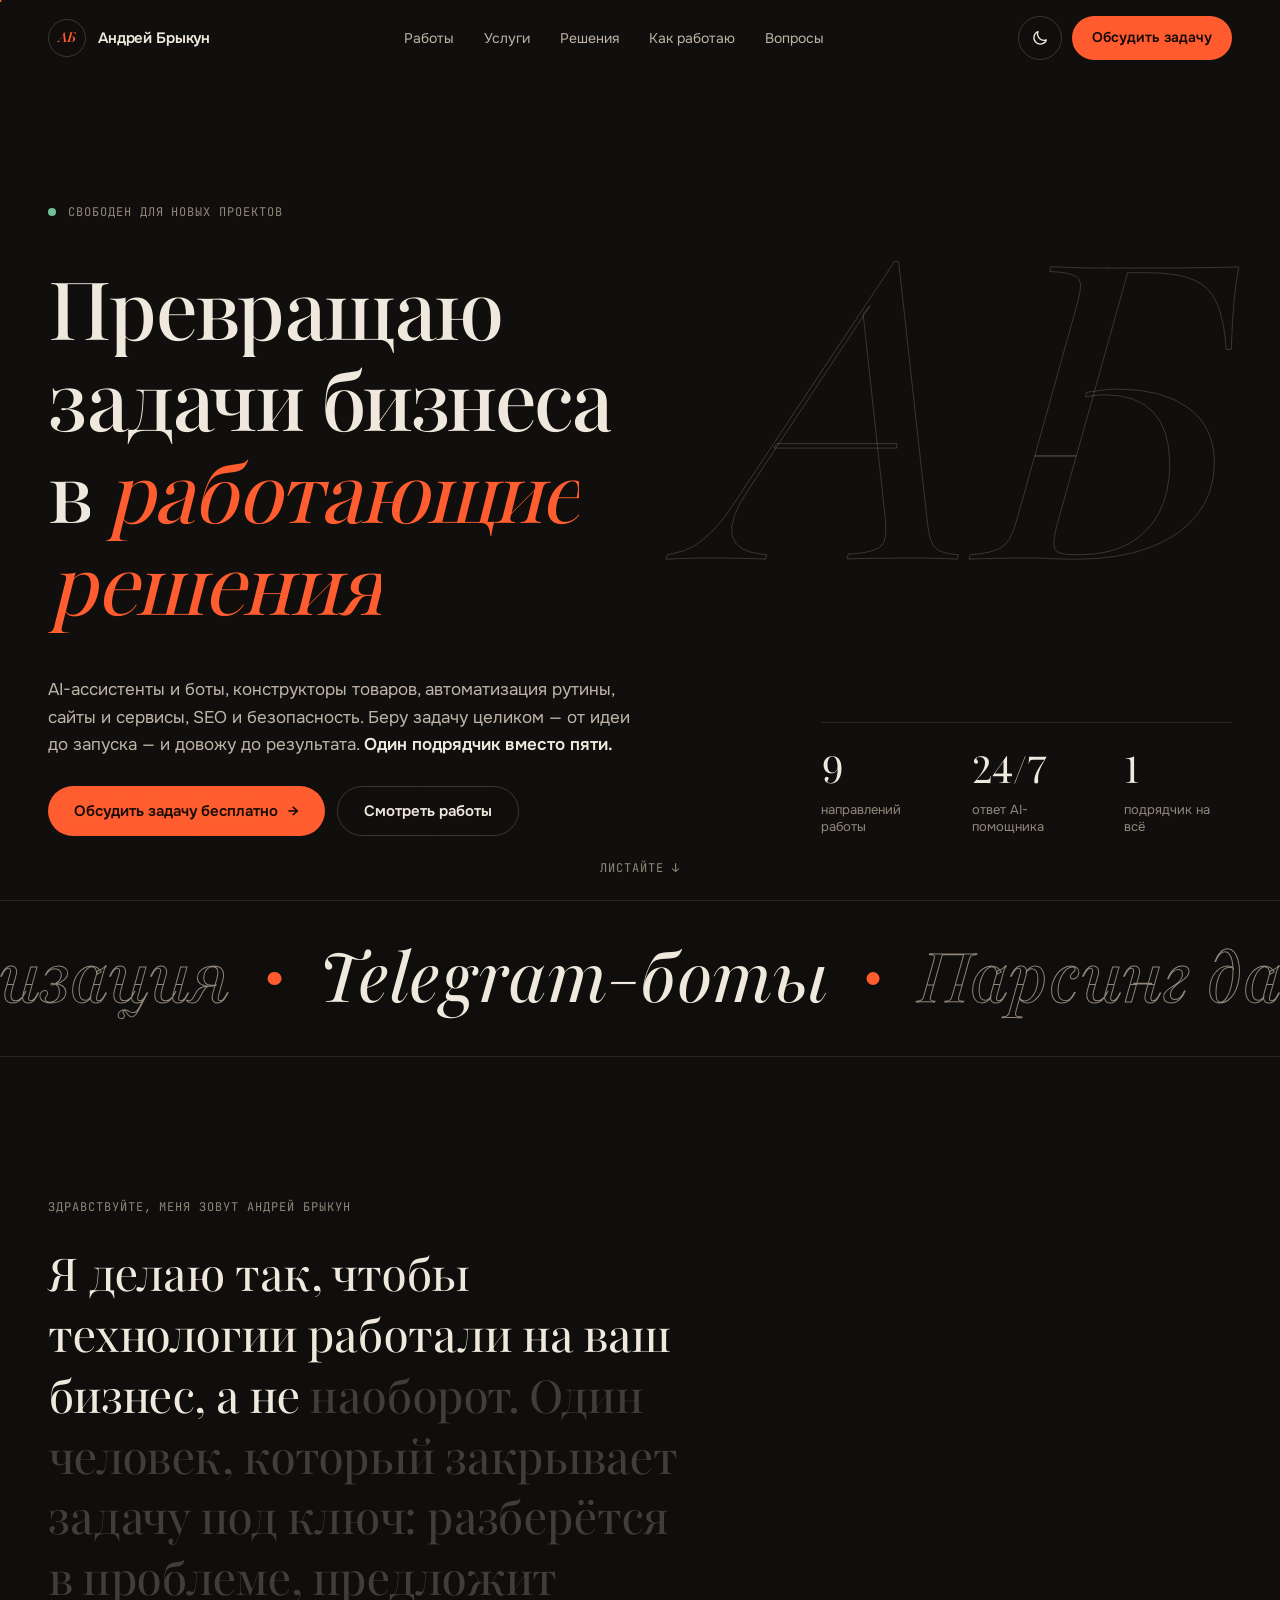
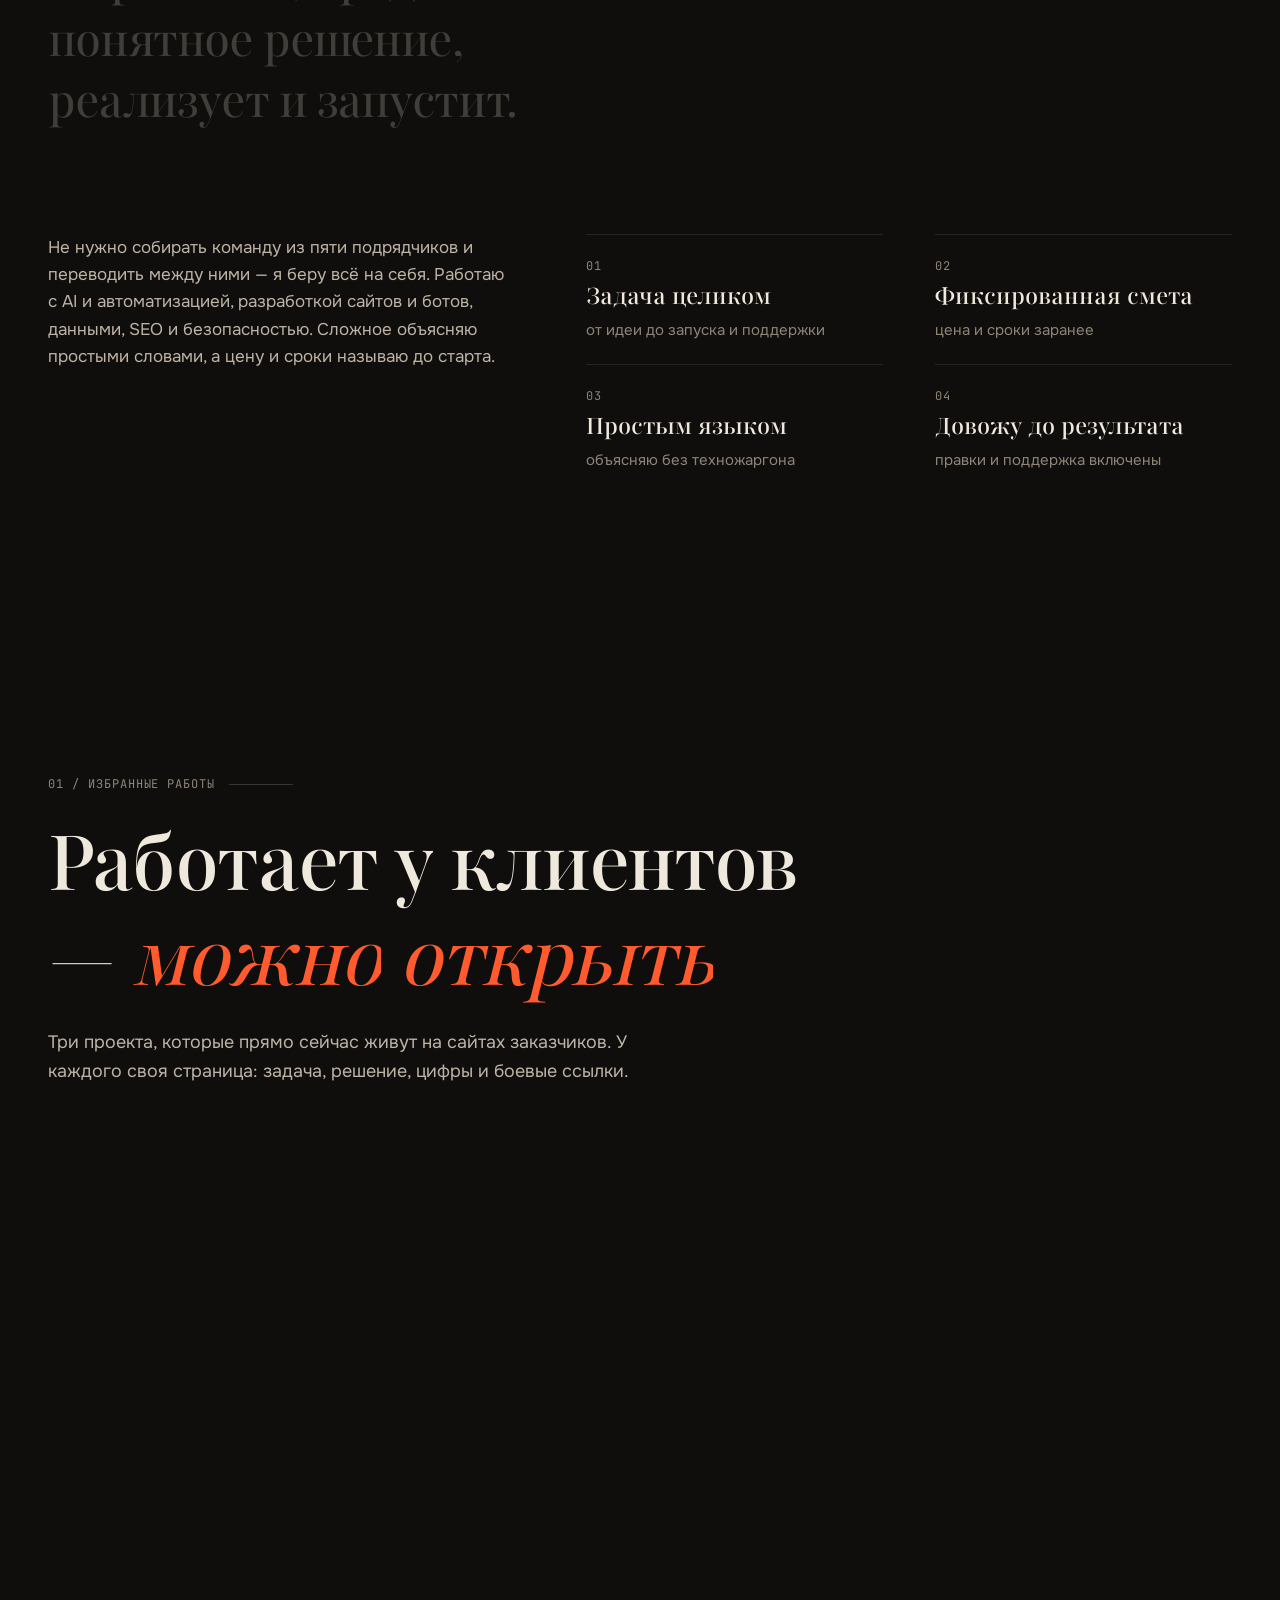
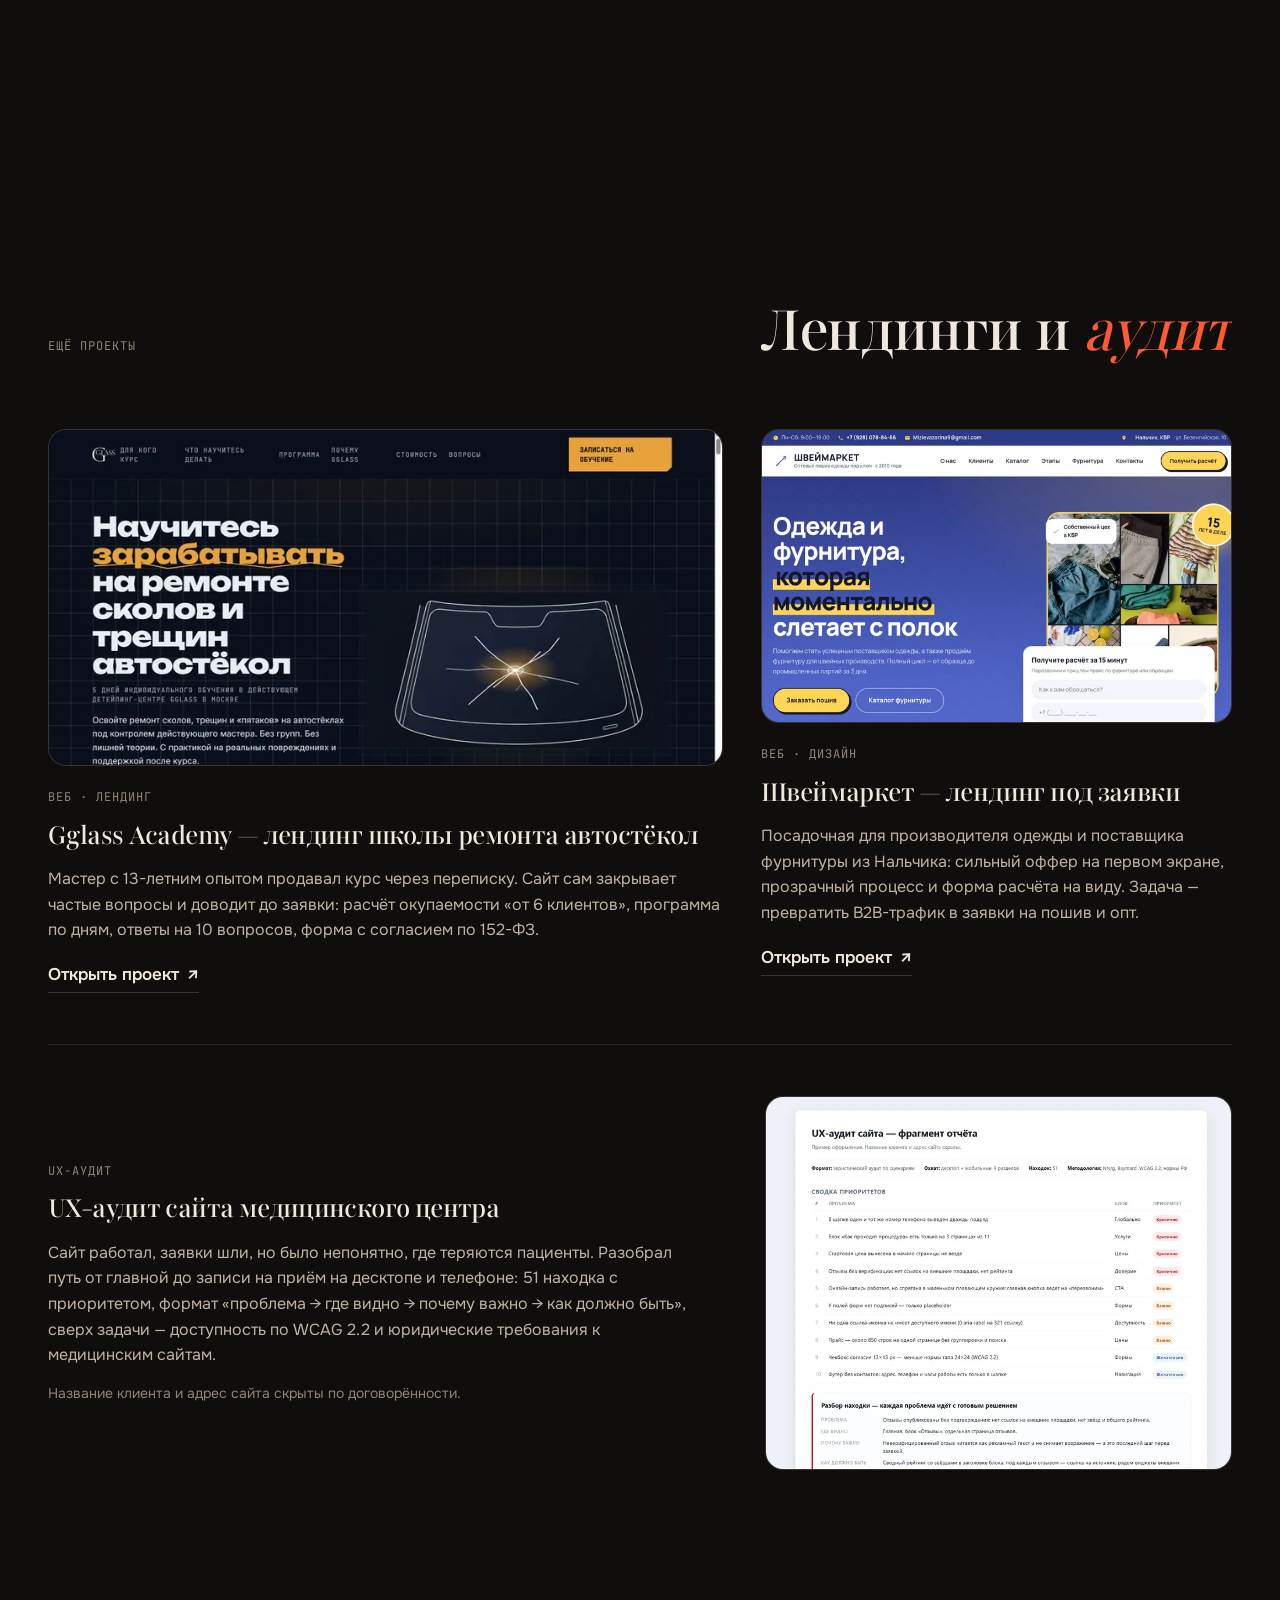
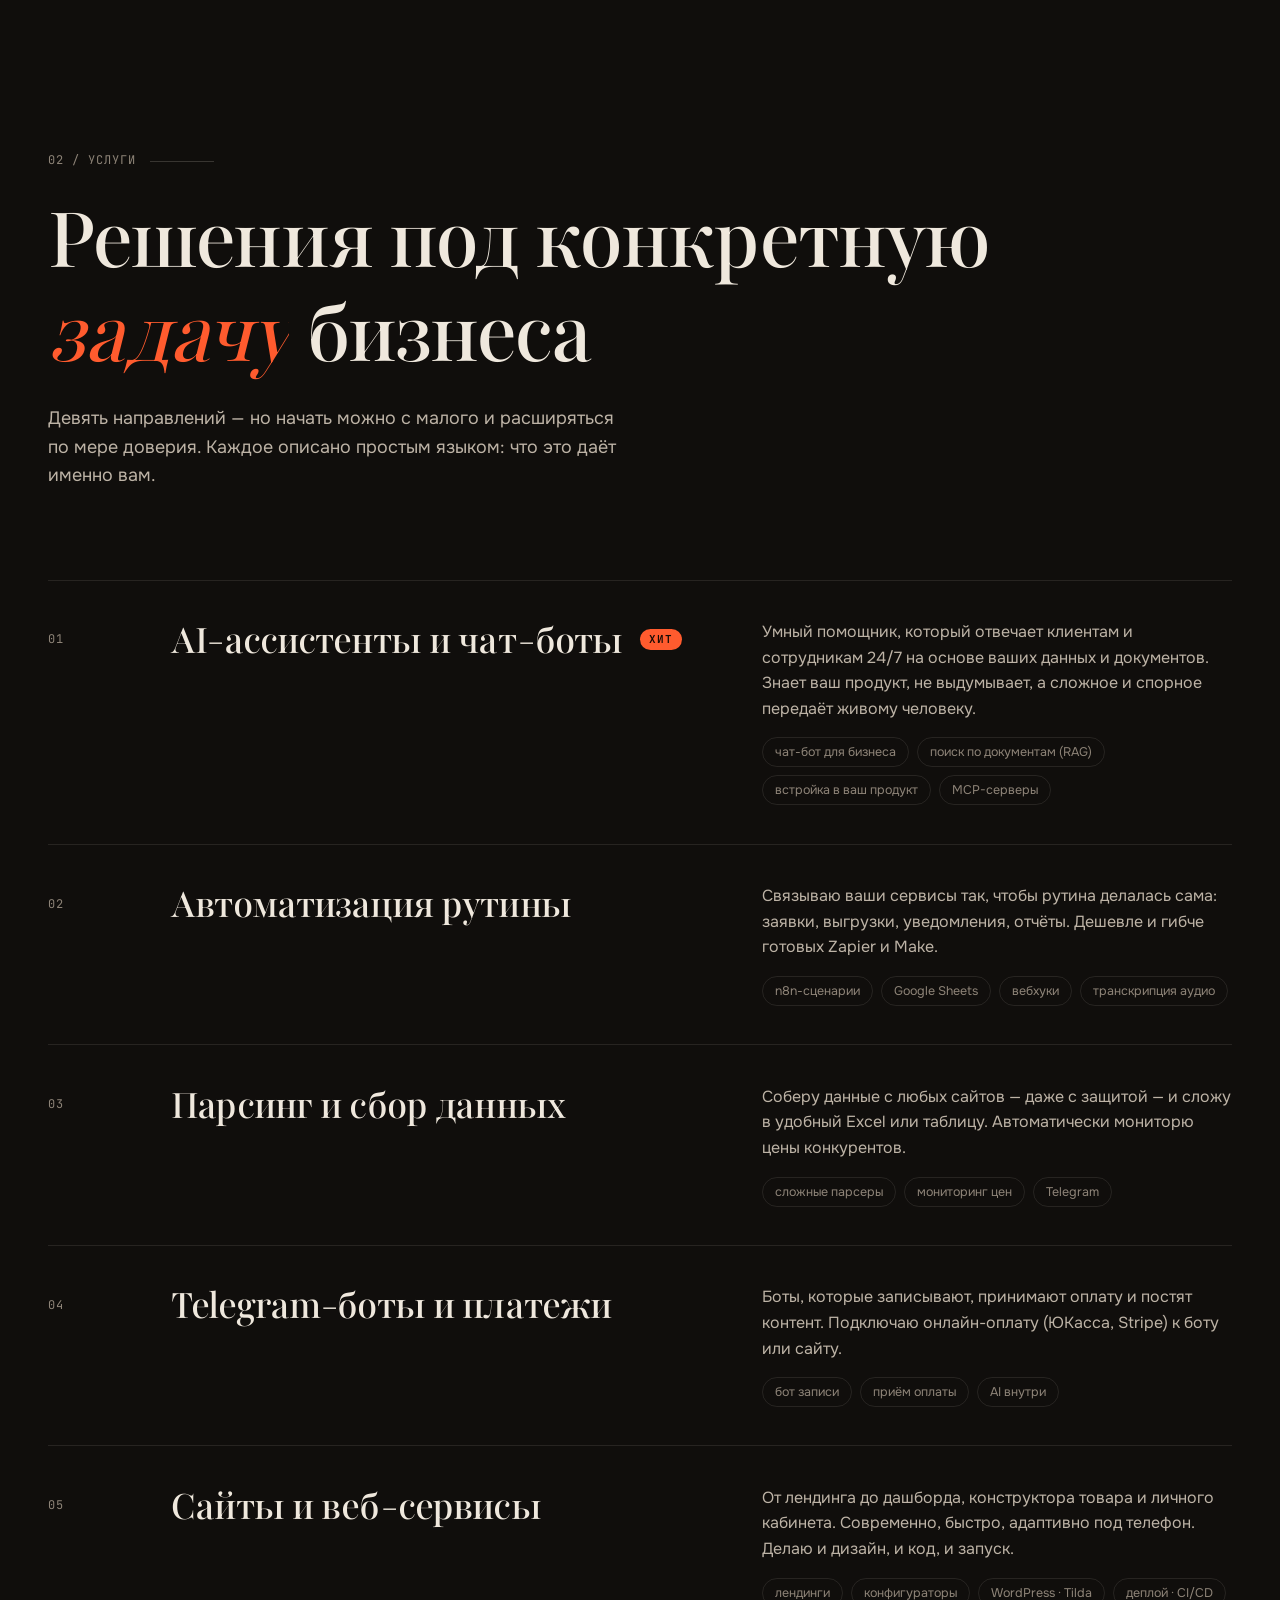
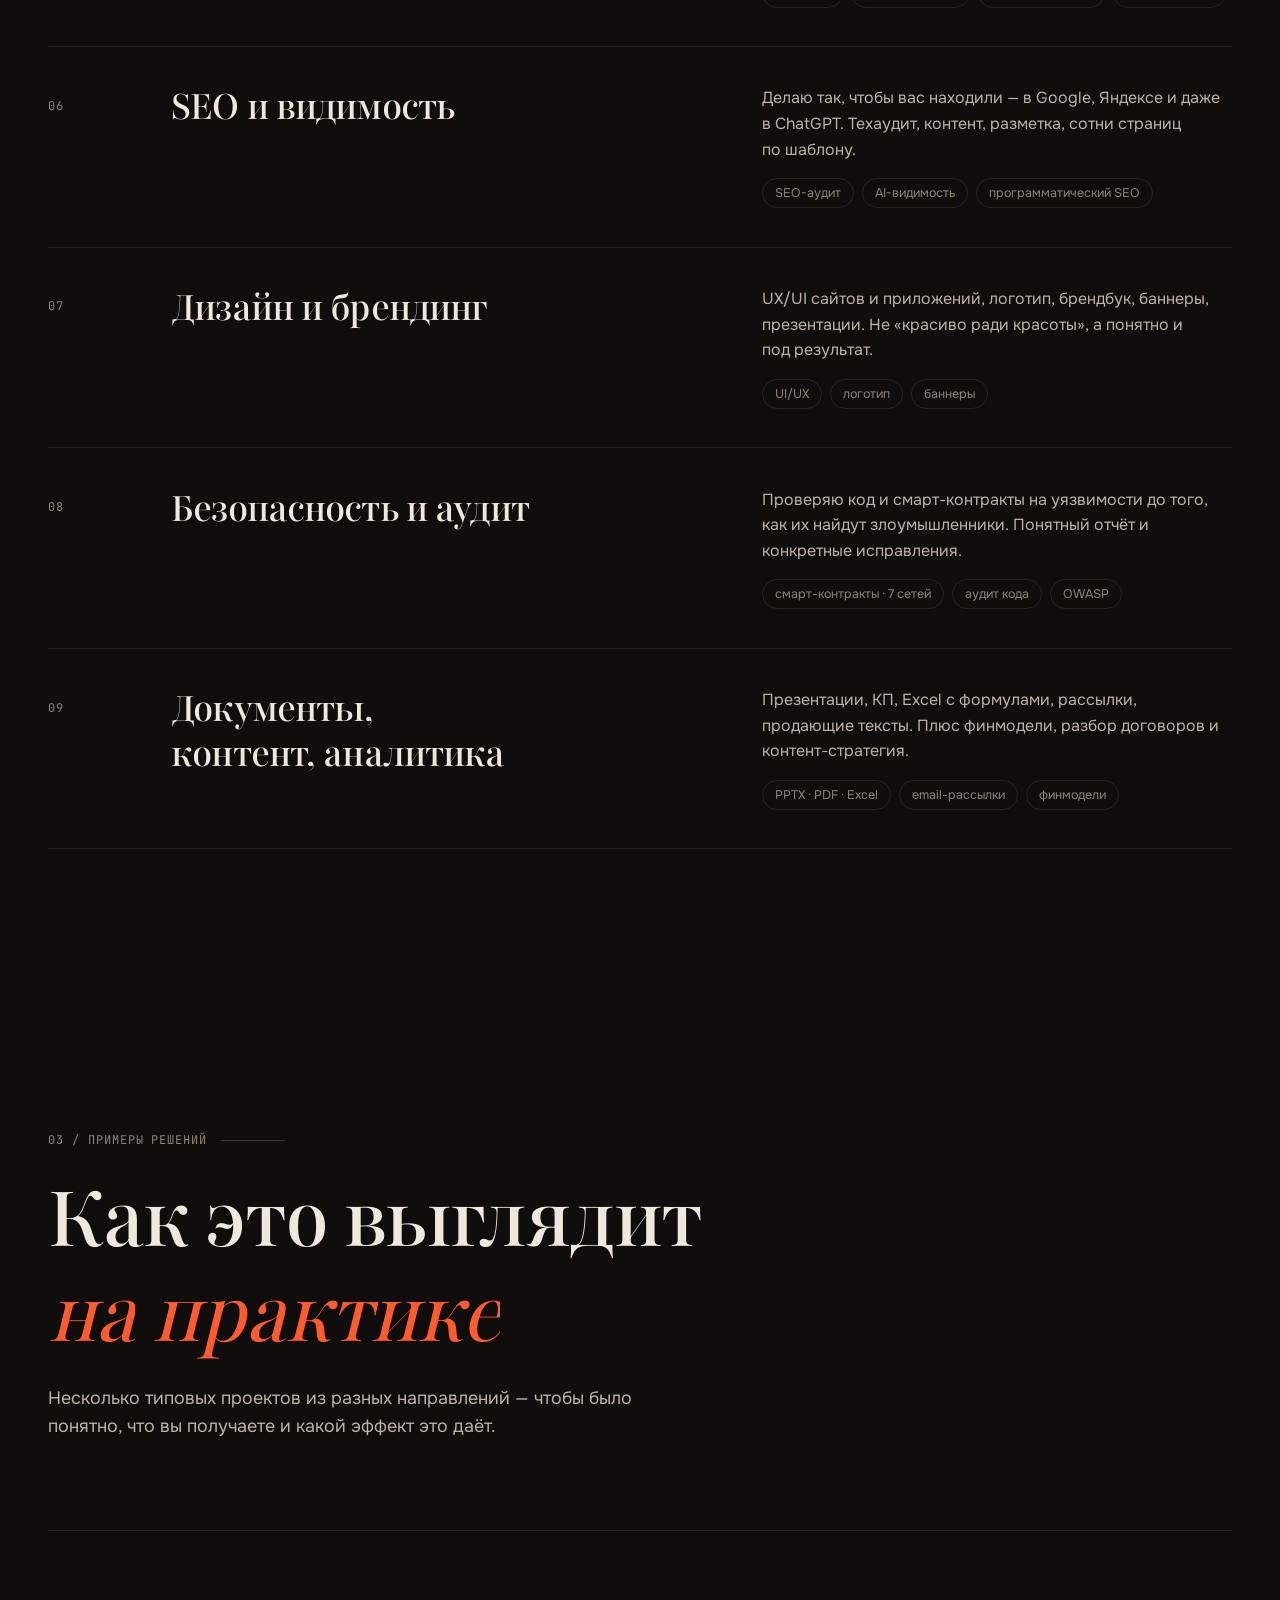
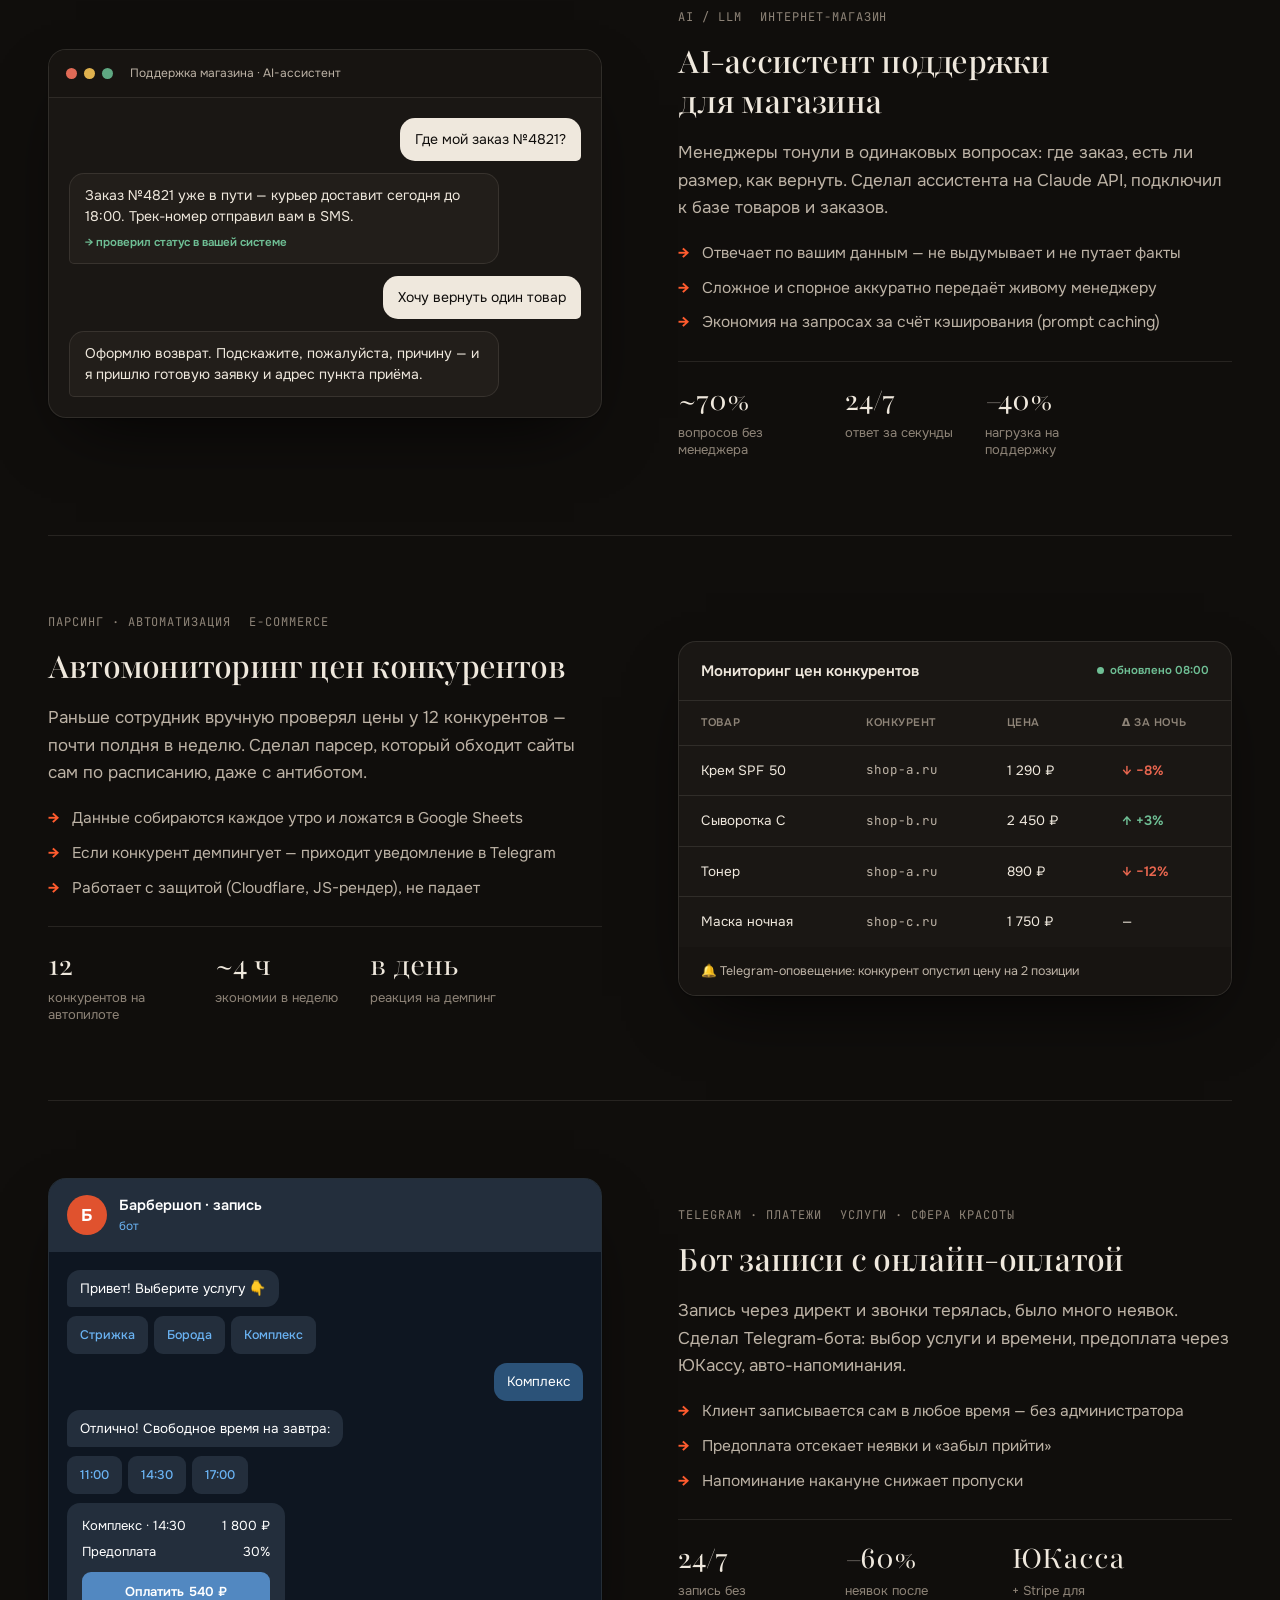
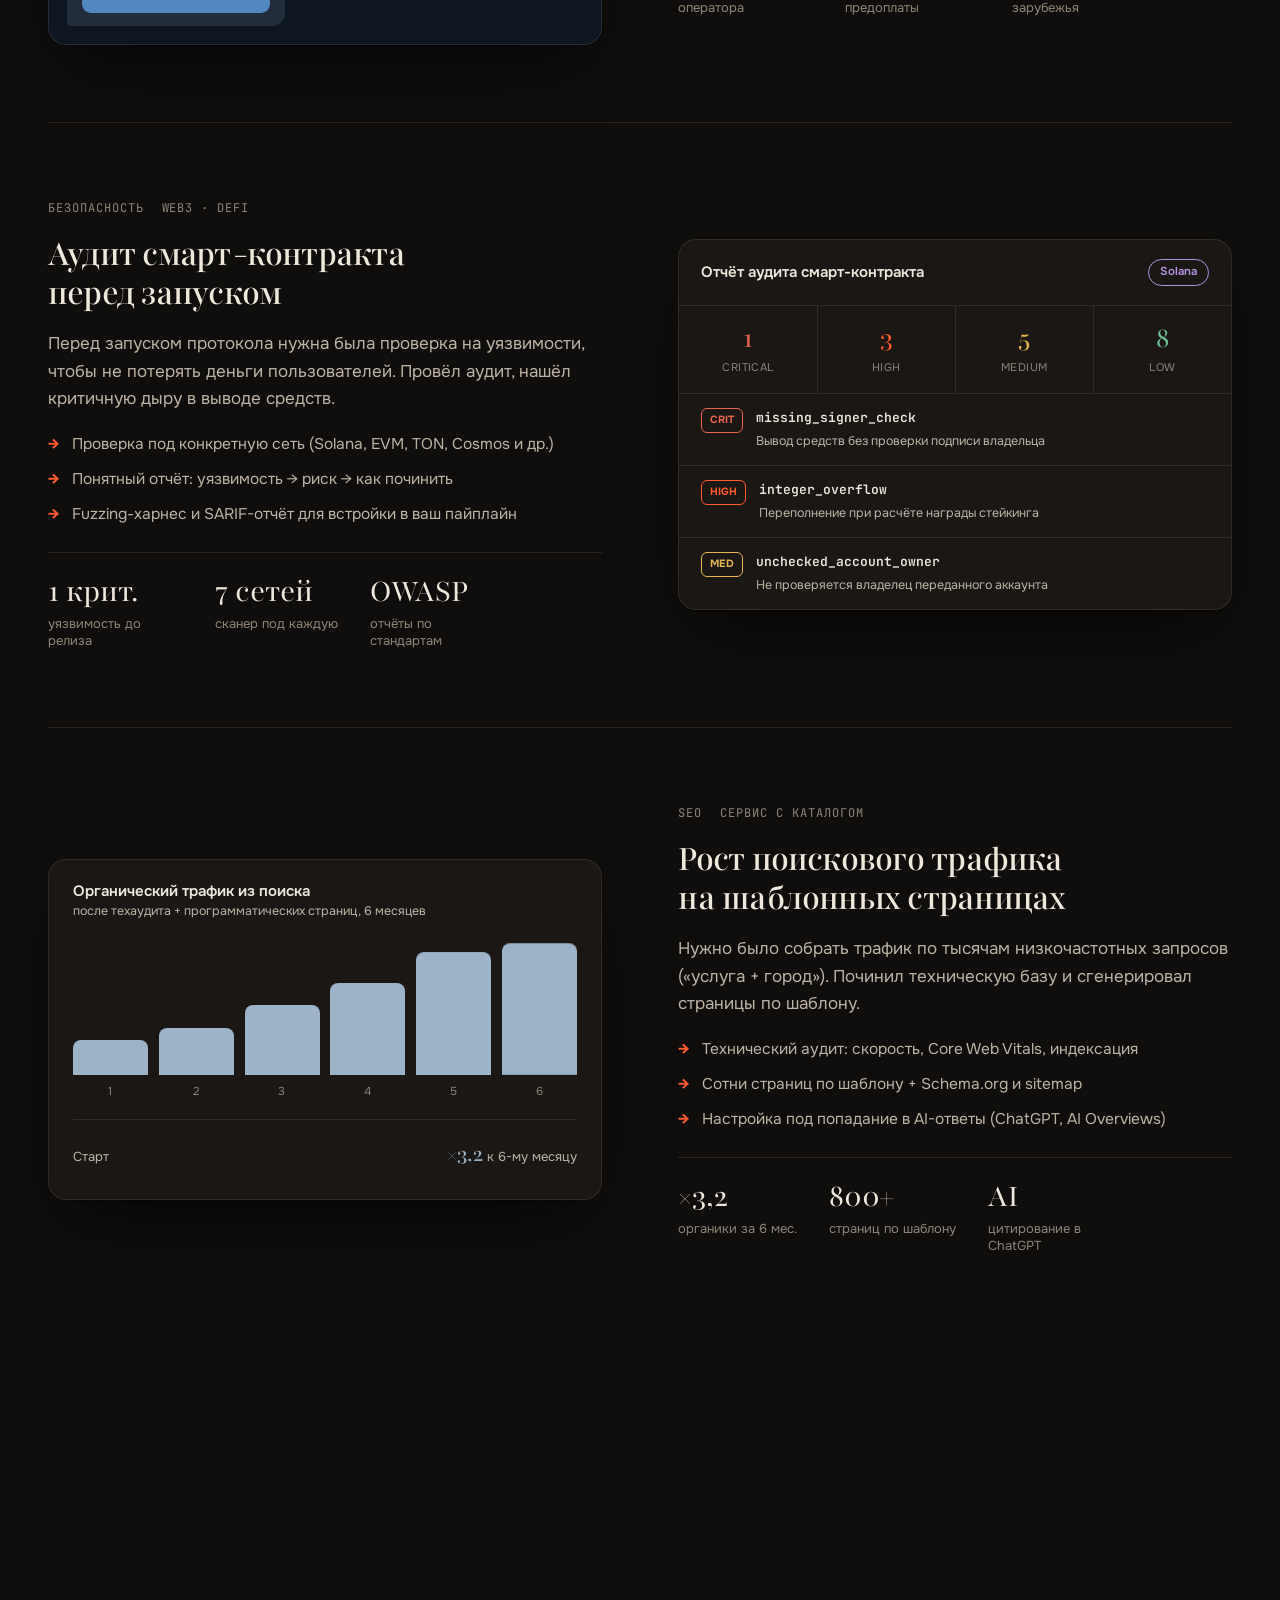
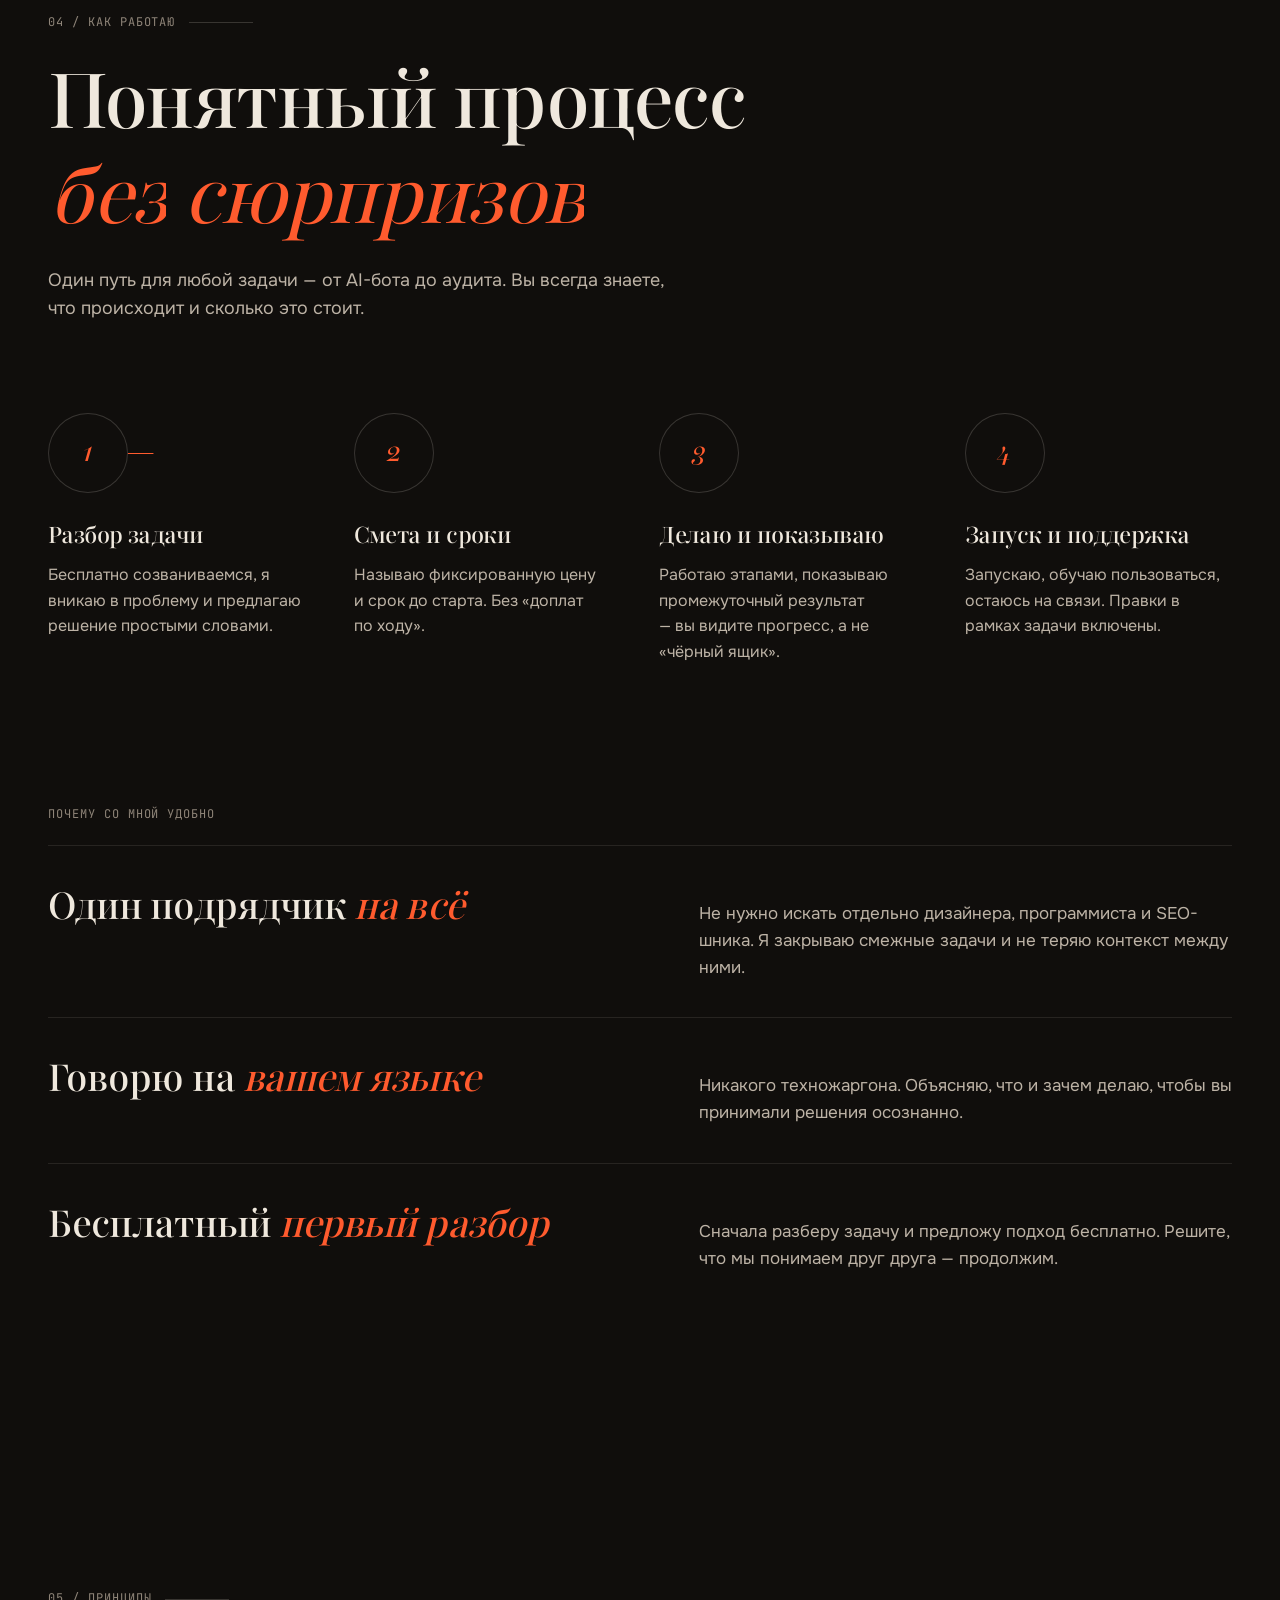
==== commit ce039f69: "Редизайн 10.10: тёмная кинематографичная тема, частицы WebGL2, лента работ, страницы кейсов - Главна" ====
--- a/index.html
+++ b/index.html
@@ -2,739 +2,278 @@
 <html lang="ru">
 <head>
 <meta charset="UTF-8">
-<meta name="viewport" content="width=device-width, initial-scale=1.0">
+<meta name="viewport" content="width=device-width, initial-scale=1">
 <title>Андрей Брыкун — AI, автоматизация и разработка для бизнеса</title>
-<meta name="description" content="Андрей Брыкун. AI-ассистенты и боты, автоматизация рутины, парсинг данных, сайты и сервисы, SEO, безопасность. Один подрядчик вместо пяти — превращаю задачи бизнеса в работающие решения.">
+<meta name="description" content="Андрей Брыкун: AI-ассистенты и боты, конструкторы товаров, автоматизация, сайты, SEO и безопасность. Работы живут на сайтах клиентов: jetronsport.ru, sparks.su, stenarium.ru.">
+<link rel="canonical" href="https://andrrreyiv.github.io/portfolio-andrey/">
+<meta property="og:type" content="website">
+<meta property="og:locale" content="ru_RU">
+<meta property="og:url" content="https://andrrreyiv.github.io/portfolio-andrey/">
 <meta property="og:title" content="Андрей Брыкун — AI, автоматизация и разработка для бизнеса">
-<meta property="og:description" content="AI-ассистенты, боты, автоматизация, сайты, SEO и безопасность. Беру задачу целиком и довожу до результата.">
-<meta property="og:type" content="website">
-<meta name="theme-color" content="#F6F2EB">
-<link rel="preconnect" href="https://fonts.googleapis.com">
-<link rel="preconnect" href="https://fonts.gstatic.com" crossorigin>
-<!-- Playfair, not Fraunces: Fraunces ships no Cyrillic subset, so every Russian
-     heading silently fell back to Georgia. Playfair carries cyrillic + cyrillic-ext
-     and exposes opsz/wdth/wght as live axes, which the kinetic headings animate. -->
-<link href="https://fonts.googleapis.com/css2?family=Playfair:ital,opsz,wdth,wght@0,5..1200,87.5..112.5,300..900;1,5..1200,87.5..112.5,300..900&family=Inter:wght@400..700&family=JetBrains+Mono:wght@400..600&display=swap" rel="stylesheet">
-<style>
-:root{
-  color-scheme:light;
-  /* Two base triplets drive every translucent surface on the page. Theming swaps
-     these instead of rewriting 17 individual rgba() literals. */
-  --ink-rgb:21,17,13;--paper-rgb:246,242,235;
-  --ink:#15110D;--ink-soft:#4A433C;--ink-mute:#7A7066;
-  --paper:#F6F2EB;--paper-2:#EFE9DF;--paper-3:#E7DECF;--card:#FFFEFB;
-  --accent:#E0522E;--accent-deep:#B73E1F;--accent-glow:rgba(224,82,46,.5);
-  --green:#1E6B52;--green-soft:#2E8A6B;--blue:#2B5E8A;--purple:#6A4C93;--gold:#C99A2E;
-  --grain-blend:multiply;--grain-op:.4;
-  --line:rgba(var(--ink-rgb),.10);--line-2:rgba(var(--ink-rgb),.16);
-  --shadow-sm:0 1px 2px rgba(var(--ink-rgb),.05),0 2px 8px -4px rgba(var(--ink-rgb),.10);
-  --shadow:0 1px 2px rgba(var(--ink-rgb),.04),0 22px 60px -22px rgba(var(--ink-rgb),.26);
-  --shadow-lg:0 2px 4px rgba(var(--ink-rgb),.05),0 40px 80px -28px rgba(var(--ink-rgb),.34);
-  --radius:20px;--radius-lg:28px;--maxw:1200px;
-  --ease:cubic-bezier(.16,1,.3,1);
-  /* motion system — Premium archetype: one signature curve, three durations */
-  --e-out:cubic-bezier(.22,1,.36,1);   /* entrances: decelerate, settle */
-  --e-in:cubic-bezier(.4,0,1,1);        /* exits: accelerate away */
-  --e-std:cubic-bezier(.4,0,.2,1);      /* on-screen moves */
-  --t-q:180ms;--t-s:380ms;--t-l:760ms;
-  /* A real spring, sampled into linear(). Overshoots ~4% once and settles —
-     enough to feel physical on press/enter, not enough to read as cartoon. */
-  --e-spring:linear(0,.006,.026 2.7%,.107,.238 8.6%,.5 15.4%,.767,.916 24.3%,
-    .985 28.5%,1.028,1.04 35.6%,1.037 38.4%,1.017 45.2%,1.002 52.6%,.997 60.7%,1);
-}
-/* Night edition. Not an inverted light theme: the paper warmth is kept in the
-   dark values (a hair of red in the greys) so the page still reads as printed
-   stock, and the accent is lifted because #E0522E goes muddy on near-black. */
-:root[data-theme="dark"]{
-  color-scheme:dark;
-  --ink-rgb:240,234,225;--paper-rgb:16,14,13;
-  --ink:#F0EAE1;--ink-soft:#B6ADA2;--ink-mute:#8B8177;
-  --paper:#100E0D;--paper-2:#191614;--paper-3:#241F1B;--card:#171412;
-  --accent:#FF7448;--accent-deep:#E0522E;--accent-glow:rgba(255,116,72,.45);
-  --green:#4FC095;--green-soft:#63D3A8;--blue:#6FB2E8;--purple:#B294E0;--gold:#E5B653;
-  --grain-blend:overlay;--grain-op:.22;
-  --shadow-sm:0 1px 2px rgba(0,0,0,.5),0 2px 8px -4px rgba(0,0,0,.6);
-  --shadow:0 1px 2px rgba(0,0,0,.4),0 22px 60px -22px rgba(0,0,0,.8);
-  --shadow-lg:0 2px 4px rgba(0,0,0,.5),0 40px 80px -28px rgba(0,0,0,.85);
-}
-*{margin:0;padding:0;box-sizing:border-box}
-html{scroll-behavior:smooth}
-@media(prefers-reduced-motion:reduce){html{scroll-behavior:auto}*,*::before,*::after{animation-duration:.01ms!important;animation-iteration-count:1!important;transition-duration:.01ms!important}}
-body{font-family:'Inter',system-ui,sans-serif;background:var(--paper);color:var(--ink);line-height:1.6;-webkit-font-smoothing:antialiased;overflow-x:hidden;position:relative}
-::selection{background:var(--accent);color:#fff}
-::-webkit-scrollbar{width:11px}
-::-webkit-scrollbar-track{background:var(--paper-2)}
-::-webkit-scrollbar-thumb{background:var(--paper-3);border-radius:10px;border:3px solid var(--paper-2)}
-::-webkit-scrollbar-thumb:hover{background:var(--ink-mute)}
-
-/* ambient background: printed-paper stock — warm wash, hairline column grid, grain.
-   No blurred colour blobs: they read as generic and fight the editorial type. */
-.bg{position:fixed;inset:0;z-index:-2;overflow:hidden;pointer-events:none;
-  background:
-    radial-gradient(1100px 620px at 50% -12%,rgba(224,82,46,.07),transparent 70%),
-    radial-gradient(900px 700px at 108% 108%,rgba(30,107,82,.05),transparent 70%);}
-.bg .rules{position:absolute;inset:0;max-width:var(--maxw);margin:0 auto;
-  background-image:repeating-linear-gradient(90deg,var(--line) 0 1px,transparent 1px calc(100% / 6));
-  opacity:.5;
-  -webkit-mask-image:linear-gradient(180deg,transparent,#000 18%,#000 82%,transparent);
-  mask-image:linear-gradient(180deg,transparent,#000 18%,#000 82%,transparent)}
-/* Grain must switch blend mode with the theme: multiply over near-black paints
-   nothing at all, so the dark edition uses overlay at a lower opacity. */
-.grain{position:fixed;inset:0;z-index:-1;pointer-events:none;opacity:var(--grain-op);mix-blend-mode:var(--grain-blend);
-  background-image:url("data:image/svg+xml,%3Csvg xmlns='http://www.w3.org/2000/svg' width='160' height='160'%3E%3Cfilter id='n'%3E%3CfeTurbulence type='fractalNoise' baseFrequency='.85' numOctaves='3' stitchTiles='stitch'/%3E%3C/filter%3E%3Crect width='100%25' height='100%25' filter='url(%23n)' opacity='.55'/%3E%3C/svg%3E")}
-
-/* scroll progress — driven by the document's own scroll timeline where the
-   browser supports it, so the bar never lags a scroll event. JS keeps the
-   legacy path alive and steps aside via .native. */
-.progress{position:fixed;top:0;left:0;height:3px;width:0;background:linear-gradient(90deg,var(--accent),var(--gold));z-index:200;transition:width .1s linear;transform-origin:0 50%}
-@supports (animation-timeline:scroll()){
-  .progress.native{width:100%;transform:scaleX(0);transition:none;
-    animation:progress-grow linear both;animation-timeline:scroll(root block)}
-  @keyframes progress-grow{from{transform:scaleX(0)}to{transform:scaleX(1)}}
-}
-
-/* ── theme switch ────────────────────────────────────────────────
-   The knob is the visual origin of the wipe: the new theme grows out of the
-   button the user just pressed, so the change has a source instead of just
-   happening to the page. */
-.theme-btn{width:42px;height:42px;border-radius:13px;border:1px solid var(--line);
-  background:var(--card);color:var(--ink);display:grid;place-items:center;cursor:pointer;
-  transition:background var(--t-q) var(--e-std),border-color var(--t-q) var(--e-std),
-             transform var(--t-q) var(--e-spring);flex-shrink:0}
-.theme-btn:hover{background:var(--paper-2);border-color:var(--line-2)}
-.theme-btn:active{transform:scale(.92)}
-.theme-btn svg{width:19px;height:19px;fill:none;stroke:currentColor;stroke-width:1.7;
-  stroke-linecap:round;stroke-linejoin:round}
-.theme-btn .moon{display:none}
-:root[data-theme="dark"] .theme-btn .moon{display:block}
-:root[data-theme="dark"] .theme-btn .sun{display:none}
-
-/* The wipe itself. The outgoing snapshot is held perfectly still and the
-   incoming one is cut in by a circle growing from the button — fading the old
-   layer out at the same time would cross-dissolve the two and muddy the frame.
-   --vt-x/y/r are written by JS from the button's own rect. */
-::view-transition-old(root),::view-transition-new(root){animation:none;mix-blend-mode:normal}
-::view-transition-old(root){z-index:1}
-::view-transition-new(root){z-index:2;animation:vt-reveal 640ms var(--e-out) both}
-@keyframes vt-reveal{
-  from{clip-path:circle(0 at var(--vt-x,50%) var(--vt-y,0))}
-  to{clip-path:circle(var(--vt-r,150vmax) at var(--vt-x,50%) var(--vt-y,0))}
-}
-@media(prefers-reduced-motion:reduce){
-  ::view-transition-new(root){animation:vt-fade 160ms linear both}
-  @keyframes vt-fade{from{opacity:0}to{opacity:1}}
-}
-
-.wrap{max-width:var(--maxw);margin:0 auto;padding:0 28px}
-h1,h2,h3{font-family:'Playfair',Georgia,serif;font-weight:600;line-height:1.05;letter-spacing:-.015em;font-optical-sizing:auto}
-a{color:inherit;text-decoration:none}
-:focus-visible{outline:2.5px solid var(--accent);outline-offset:3px;border-radius:6px}
-.accent{color:var(--accent)}
-.eyebrow{font-size:12.5px;font-weight:600;letter-spacing:.16em;text-transform:uppercase;color:var(--accent);display:inline-flex;align-items:center;gap:10px}
-.eyebrow::before{content:"";width:24px;height:1.5px;background:var(--accent);display:inline-block}
-.snum{font-family:'JetBrains Mono',monospace;font-size:12px;font-weight:500;color:var(--ink-mute);letter-spacing:.05em}
-
-/* NAV */
-nav{position:fixed;top:0;left:0;right:0;z-index:100;padding:18px 0;transition:.4s var(--ease)}
-nav.scrolled{background:rgba(var(--paper-rgb),.72);backdrop-filter:blur(16px) saturate(1.4);padding:11px 0;box-shadow:0 1px 0 var(--line),0 8px 30px -18px rgba(var(--ink-rgb),.3)}
-.nav-in{display:flex;align-items:center;justify-content:space-between}
-.logo{display:flex;align-items:center;gap:11px;font-weight:700;font-size:16px;letter-spacing:-.01em}
-.logo-mark{width:36px;height:36px;border-radius:11px;background:var(--ink);color:var(--paper);display:grid;place-items:center;font-family:'Playfair',Georgia,serif;font-weight:600;font-size:18px;box-shadow:0 4px 14px -4px rgba(var(--ink-rgb),.5);transition:.3s var(--ease)}
-.logo:hover .logo-mark{transform:rotate(-6deg) scale(1.05);background:var(--accent)}
-.nav-links{display:flex;gap:26px;align-items:center}
-.nav-links a:not(.btn){font-size:14.5px;font-weight:500;color:var(--ink-soft);transition:.2s;position:relative}
-.nav-links a:not(.btn)::after{content:"";position:absolute;left:0;bottom:-4px;height:1.5px;width:0;background:var(--accent);transition:width .3s var(--ease)}
-.nav-links a:not(.btn):hover{color:var(--ink)}
-.nav-links a:not(.btn):hover::after{width:100%}
-/* Three separate motions share one transform: the magnetic pull written by JS
-   (--tx/--ty), the hover lift, and the press. Composing them through custom
-   properties keeps them independent — the old code set .style.transform for the
-   magnet, which is an inline value that :active could never override, so the
-   buttons had no press feedback at all on the pointer devices that have the magnet. */
-.btn{display:inline-flex;align-items:center;justify-content:center;gap:9px;font-weight:600;font-size:14.5px;padding:14px 26px;border-radius:100px;cursor:pointer;border:none;min-height:46px;font-family:inherit;
-  --tx:0px;--ty:0px;--lift:0px;--press:1;
-  transform:translate(var(--tx),calc(var(--ty) + var(--lift))) scale(var(--press));
-  transition:background var(--t-q) var(--e-std),color var(--t-q) var(--e-std),
-             border-color var(--t-q) var(--e-std),box-shadow var(--t-s) var(--e-out),
-             transform var(--t-q) var(--e-spring)}
-.btn:active{--press:.965}
-.btn-primary{background:var(--accent);color:#fff;box-shadow:0 10px 24px -10px var(--accent-glow)}
-.btn-primary:hover{background:var(--accent-deep);--lift:-2px;box-shadow:0 16px 34px -10px var(--accent-glow)}
-.btn-ghost{background:var(--card);color:var(--ink);border:1.5px solid var(--line-2)}
-.btn-ghost:hover{border-color:var(--ink);background:var(--ink);color:var(--paper);--lift:-2px}
-.btn-tg{background:#229ED9;color:#fff;box-shadow:0 10px 24px -10px rgba(34,158,217,.6)}
-.btn-tg:hover{background:#1b87bb;transform:translateY(-2px);box-shadow:0 16px 34px -10px rgba(34,158,217,.7)}
-.btn svg{width:18px;height:18px}
-
-/* HERO */
-header{padding:122px 0 60px;position:relative}
-.hero-grid{display:grid;grid-template-columns:1.12fr .88fr;gap:52px;align-items:center}
-.hero-grid>*{min-width:0}
-.avail{display:inline-flex;align-items:center;gap:9px;font-size:13px;font-weight:600;color:var(--green);background:rgba(30,107,82,.09);border:1px solid rgba(30,107,82,.2);padding:7px 15px;border-radius:100px;margin-bottom:22px}
-.avail .dot{width:8px;height:8px;border-radius:50%;background:var(--green);box-shadow:0 0 0 0 rgba(30,107,82,.5);animation:ping 2.2s var(--ease) infinite}
-@keyframes ping{0%{box-shadow:0 0 0 0 rgba(30,107,82,.5)}70%,100%{box-shadow:0 0 0 9px rgba(30,107,82,0)}}
-.hero h1{font-size:clamp(42px,6.1vw,76px);margin:0 0 24px;letter-spacing:-.033em;line-height:1.02}
-.hero h1 em{font-style:italic;font-weight:600;color:var(--accent);position:relative}
-.hero h1 em::after{content:"";position:absolute;left:0;right:0;bottom:.06em;height:.12em;background:var(--accent);opacity:.22;border-radius:4px}
-.hero p.lead{font-size:clamp(17px,2vw,20.5px);color:var(--ink-soft);max-width:548px;margin-bottom:32px}
-.hero-cta{display:flex;gap:13px;flex-wrap:wrap;align-items:center}
-.hero-stats{display:flex;gap:30px;margin-top:34px;flex-wrap:wrap}
-.hstat .v{font-family:'Playfair',Georgia,serif;font-size:30px;font-weight:600;line-height:1;color:var(--ink)}
-.hstat .k{font-size:13px;color:var(--ink-mute);margin-top:5px}
-.hstat .v em{font-style:normal;color:var(--accent)}
-
-/* HERO visual */
-.hero-visual{position:relative;perspective:1400px}
-.glass{background:var(--card);border:1px solid var(--line);border-radius:20px;box-shadow:var(--shadow-lg);overflow:hidden;transition:transform .5s var(--ease)}
-.glass-bar{display:flex;align-items:center;gap:7px;padding:14px 17px;border-bottom:1px solid var(--line);background:linear-gradient(var(--paper),var(--paper-2))}
-.glass-bar span{width:11px;height:11px;border-radius:50%;background:var(--paper-3)}
-.glass-bar span:first-child{background:#E06A56}.glass-bar span:nth-child(2){background:#E0B24E}.glass-bar span:nth-child(3){background:#5FA882}
-.glass-bar .ttl{flex:1;margin-left:10px;font-size:12px;color:var(--ink-soft);font-weight:500}
-.chat{padding:20px;display:flex;flex-direction:column;gap:12px}
-.bub{max-width:84%;padding:11px 15px;border-radius:15px;font-size:14px;line-height:1.5;animation:rise .6s var(--ease) both}
-.bub.u{align-self:flex-end;background:var(--ink);color:var(--paper);border-bottom-right-radius:5px}
-.bub.a{align-self:flex-start;background:var(--paper-2);color:var(--ink);border-bottom-left-radius:5px;border:1px solid var(--line)}
-.bub.a .src{display:block;margin-top:7px;font-size:11.5px;color:var(--green);font-weight:600}
-.bub:nth-child(2){animation-delay:.15s}.bub:nth-child(3){animation-delay:.3s}
-@keyframes rise{from{opacity:0;transform:translateY(10px)}to{opacity:1;transform:none}}
-.typing{align-self:flex-start;display:flex;gap:4px;padding:14px 16px;background:var(--paper-2);border:1px solid var(--line);border-radius:15px;border-bottom-left-radius:5px}
-.typing i{width:7px;height:7px;border-radius:50%;background:var(--ink-soft);opacity:.4;animation:blink 1.4s infinite}
-.typing i:nth-child(2){animation-delay:.2s}.typing i:nth-child(3){animation-delay:.4s}
-@keyframes blink{0%,60%,100%{opacity:.35;transform:translateY(0)}30%{opacity:1;transform:translateY(-3px)}}
-.float-metric{position:absolute;bottom:-26px;left:-26px;background:var(--card);border:1px solid var(--line);border-radius:16px;padding:15px 20px;box-shadow:var(--shadow);animation:bob 5s ease-in-out infinite}
-@keyframes bob{0%,100%{transform:translateY(0)}50%{transform:translateY(-9px)}}
-.float-metric .big{font-family:'Playfair',Georgia,serif;font-size:26px;font-weight:600;color:var(--green);line-height:1}
-.float-metric .lbl{font-size:12px;color:var(--ink-soft);margin-top:4px}
-.float-chip{position:absolute;top:-18px;right:-14px;background:var(--ink);color:var(--paper);font-size:12.5px;font-weight:600;padding:9px 15px;border-radius:100px;box-shadow:var(--shadow);display:flex;align-items:center;gap:7px;animation:bob 6s ease-in-out infinite}
-.float-chip .pdot{width:7px;height:7px;border-radius:50%;background:#5FA882}
-
-/* TRUST / marquee */
-.marquee{margin-top:48px;border-top:1px solid var(--line);border-bottom:1px solid var(--line);padding:18px 0;overflow:hidden;-webkit-mask-image:linear-gradient(90deg,transparent,#000 8%,#000 92%,transparent);mask-image:linear-gradient(90deg,transparent,#000 8%,#000 92%,transparent)}
-.marquee-track{display:flex;gap:46px;width:max-content;animation:scrollx 38s linear infinite}
-.marquee:hover .marquee-track{animation-play-state:paused}
-.marquee-track span{font-size:15px;font-weight:500;color:var(--ink-soft);display:inline-flex;align-items:center;gap:46px;white-space:nowrap}
-.marquee-track span::after{content:"✦";color:var(--accent);opacity:.5;font-size:12px}
-@keyframes scrollx{to{transform:translateX(-50%)}}
-
-.trust{padding:30px 0;margin-top:30px}
-.trust-in{display:grid;grid-template-columns:repeat(4,1fr);gap:20px}
-.tcell{background:var(--card);border:1px solid var(--line);border-radius:16px;padding:22px;display:flex;flex-direction:column;gap:6px;transition:.3s var(--ease)}
-.tcell:hover{transform:translateY(-3px);box-shadow:var(--shadow-sm)}
-.tcell .ic{font-size:22px;margin-bottom:2px}
-.tcell .t{font-size:15px;font-weight:600}
-.tcell .s{font-size:13.5px;color:var(--ink-soft)}
-
-section{padding:84px 0;position:relative}
-.sec-head{max-width:760px;margin-bottom:52px;position:relative;padding-top:26px}
-/* hairline that draws across the section head — editorial masthead rule */
-.sec-head::before{content:"";position:absolute;top:0;left:0;height:1px;width:0;background:var(--ink);opacity:.5;transition:width 1s var(--e-out) 120ms}
-.sec-head.in::before{width:100%}
-.sec-head.center{margin-inline:auto;text-align:center}
-.sec-head.center .eyebrow{justify-content:center}
-.sec-head h2{font-size:clamp(33px,5.3vw,58px);margin:16px 0 16px;letter-spacing:-.028em}
-
-/* ── kinetic headings ─────────────────────────────────────────────
-   Section titles gain weight and optical size as they rise into view: the
-   letterforms thicken and their contrast sharpens, so the heading arrives
-   rather than simply being there. Playfair carries wght and opsz as live axes,
-   which is the whole reason the family was chosen over a static serif.
-   Deliberately confined to the six section titles — font-variation-settings
-   re-rasterises glyphs every frame, and that cost is only worth paying on type
-   the visitor is actually looking at. */
-@property --hw{syntax:'<number>';inherits:false;initial-value:640}
-@property --ho{syntax:'<number>';inherits:false;initial-value:100}
-@supports (animation-timeline:view()){
-  @media(prefers-reduced-motion:no-preference) and (min-width:701px){
-    .sec-head h2{font-variation-settings:'wght' var(--hw),'opsz' var(--ho);
-      animation:head-weigh linear both;animation-timeline:view();
-      animation-range:entry 15% entry 95%}
-    @keyframes head-weigh{from{--hw:330;--ho:8}to{--hw:640;--ho:120}}
-  }
-}
-.sec-head h2 em{font-style:italic;color:var(--accent)}
-.sec-head p{color:var(--ink-soft);font-size:17.5px}
-
-/* INTRO */
-.intro{display:grid;grid-template-columns:auto 1fr;gap:38px;align-items:center;background:var(--card);border:1px solid var(--line);border-radius:var(--radius-lg);padding:46px;position:relative;overflow:hidden;box-shadow:var(--shadow)}
-.intro::before{content:"";position:absolute;top:-60px;right:-60px;width:220px;height:220px;border-radius:50%;background:radial-gradient(circle,rgba(224,82,46,.12),transparent 70%)}
-.face{width:128px;height:128px;border-radius:26px;background:linear-gradient(140deg,var(--accent),var(--green));display:grid;place-items:center;color:#fff;font-family:'Playfair',Georgia,serif;font-size:48px;font-weight:600;flex-shrink:0;box-shadow:0 18px 40px -16px rgba(224,82,46,.5)}
-.intro h3{font-size:27px;margin-bottom:13px}
-.intro p{color:var(--ink-soft);font-size:16.5px;max-width:730px}
-.intro p+p{margin-top:12px}
-.intro .sign{margin-top:18px;font-family:'Playfair',Georgia,serif;font-style:italic;font-size:19px;color:var(--ink)}
-
-/* SERVICES — bento */
-.bento{display:grid;grid-template-columns:repeat(4,1fr);gap:18px}
-.serv{background:var(--card);border:1px solid var(--line);border-radius:var(--radius);padding:28px;transition:.4s var(--ease);position:relative;display:flex;flex-direction:column;overflow:hidden;grid-column:span 1}
-.serv::after{content:"";position:absolute;inset:0;border-radius:var(--radius);padding:1.5px;background:linear-gradient(135deg,var(--accent),transparent 60%);-webkit-mask:linear-gradient(#000 0 0) content-box,linear-gradient(#000 0 0);-webkit-mask-composite:xor;mask-composite:exclude;opacity:0;transition:opacity .4s var(--ease);pointer-events:none}
-.serv:hover{transform:translateY(-5px);box-shadow:var(--shadow);border-color:transparent}
-.serv:hover::after{opacity:1}
-.serv .ic{width:50px;height:50px;border-radius:14px;background:var(--paper-2);display:grid;place-items:center;margin-bottom:18px;font-size:24px;transition:.4s var(--ease)}
-.serv:hover .ic{transform:scale(1.08) rotate(-4deg);background:rgba(224,82,46,.12)}
-.serv h3{font-size:19.5px;margin-bottom:10px}
-.serv p{color:var(--ink-soft);font-size:15px;flex:1}
-.serv .chips{display:flex;flex-wrap:wrap;gap:7px;margin-top:18px}
-.serv .chips span{font-size:11.5px;font-weight:500;color:var(--ink-soft);background:var(--paper-2);padding:5px 11px;border-radius:100px;transition:.25s}
-.serv:hover .chips span{background:var(--paper-3)}
-.serv .tag{position:absolute;top:24px;right:24px;font-size:11px;font-weight:700;letter-spacing:.04em;color:#fff;background:var(--accent);padding:4px 11px;border-radius:100px}
-/* featured banner — full width */
-.serv.feat{grid-column:1/-1;background:var(--ink);color:var(--paper);border-color:transparent;display:grid;grid-template-columns:auto minmax(0,1.55fr) minmax(0,1fr);align-items:center;gap:34px;padding:32px 38px}
-.serv.feat::before{content:"";position:absolute;inset:0;background:radial-gradient(620px circle at 88% 10%,rgba(224,82,46,.42),transparent 62%);opacity:.85}
-.serv.feat *{position:relative;z-index:1}
-.serv.feat .tag{position:absolute;top:22px;right:22px}
-.serv.feat .ic{width:62px;height:62px;font-size:30px;margin-bottom:0;background:rgba(var(--paper-rgb),.12)}
-.serv.feat:hover .ic{background:rgba(224,82,46,.3)}
-.serv.feat .feat-txt h3{font-size:24px;margin-bottom:9px}
-.serv.feat .feat-txt p{color:rgba(var(--paper-rgb),.8);margin:0;flex:none;font-size:15.5px}
-.serv.feat .chips{margin-top:0}
-.serv.feat .chips span{background:rgba(var(--paper-rgb),.1);color:rgba(var(--paper-rgb),.82)}
-.serv.feat:hover .chips span{background:rgba(var(--paper-rgb),.16)}
-.serv.feat:hover{transform:translateY(-4px)}
-
-/* CASES — editorial gallery: numbered plates, hairline separators, generous air */
-#cases .wrap{counter-reset:kase}
-.case{display:grid;grid-template-columns:1.02fr .98fr;gap:58px;align-items:center;padding:78px 0;border-top:1px solid var(--line);counter-increment:kase;position:relative}
-.case:first-of-type{border-top:none;padding-top:16px}
-.case.rev .case-visual{order:2}
-/* plate number — the editorial signature of this section */
-.case-info::before{content:counter(kase,decimal-leading-zero);display:block;font-family:'JetBrains Mono',monospace;font-size:12px;font-weight:500;letter-spacing:.14em;color:var(--ink-mute);margin-bottom:16px;padding-bottom:12px;border-bottom:1px solid var(--line);max-width:56px}
-.case-tag{display:inline-flex;gap:9px;flex-wrap:wrap;margin-bottom:18px}
-.case-tag span{font-size:12.5px;font-weight:600;color:var(--ink-soft);background:var(--paper-2);border:1px solid var(--line);padding:5px 13px;border-radius:100px}
-.case h3{font-size:clamp(26px,3.6vw,40px);margin-bottom:15px;letter-spacing:-.026em}
-.case .desc{color:var(--ink-soft);font-size:16.5px;margin-bottom:22px}
-.case ul.did{list-style:none;display:flex;flex-direction:column;gap:10px;margin-bottom:24px}
-.case ul.did li{display:flex;gap:12px;font-size:15px;color:var(--ink-soft)}
-.case ul.did li::before{content:"→";color:var(--accent);font-weight:700;flex-shrink:0}
-.case .acts{display:flex;flex-wrap:wrap;gap:10px}
-.case-metrics{display:flex;gap:30px;flex-wrap:wrap;margin-bottom:22px;padding:20px 0;border-top:1px solid var(--line);border-bottom:1px solid var(--line)}
-.case-metrics .m .v{font-family:'Playfair',Georgia,serif;font-size:32px;font-weight:600;color:var(--green);line-height:1}
-.case-metrics .m .k{font-size:13px;color:var(--ink-soft);margin-top:5px;max-width:130px}
-.case-visual{position:relative}
-.case-visual>*{transition:transform .5s var(--ease),box-shadow .5s var(--ease)}
-.case:hover .case-visual>*{transform:translateY(-5px)}
-
-/* ── pinned showcase ──────────────────────────────────────────────
-   The screenshot holds still while its story scrolls past it, so a case reads
-   as one exhibit being explained rather than a row of image-next-to-text.
-   Only above the breakpoint: on one column there is nothing to pin against.
-   align-items must leave `center`, or the grid child cannot stick at all. */
-@media(min-width:901px){
-  .case{align-items:start}
-  .case-visual{position:sticky;top:104px}
-}
-/* image plate: wipes open from the bottom while the photo settles out of a slight
-   over-scale. Two layers (clip + scale) so it reads as a print being revealed,
-   not a box fading in. */
-.plate{clip-path:inset(0 0 100% 0);transition:clip-path 1.05s var(--e-out)}
-.plate.in{clip-path:inset(0 0 0 0)}
-/* Scale and drift are composed through custom properties, not by overwriting
-   transform: JS only ever sets --py, so the settle survives. --ps is registered
-   so the scale can be transitioned on its own — transitioning `transform` here
-   would drag the scroll drift through the same 1.5s curve and feel like syrup. */
-@property --ps{syntax:'<number>';inherits:false;initial-value:1.1}
-@property --py{syntax:'<length>';inherits:false;initial-value:0px}
-.plate img{--ps:1.10;--py:0px;transform:translate3d(0,var(--py),0) scale(var(--ps));
-  transition:--ps 1.5s var(--e-out)}
-.plate.in img{--ps:1.045}
-
-/* Scroll-linked drift, handed to the compositor.
-   The timeline is declared on .case and consumed by the image, never on
-   .case-visual itself: that element is sticky, and a stuck element's rect stops
-   moving in the scrollport, so a view() timeline on it freezes mid-animation. */
-@supports (animation-timeline:view()){
-  @media(prefers-reduced-motion:no-preference){
-    .case{view-timeline-name:--case;view-timeline-axis:block}
-    .plate img{animation:plate-drift linear both;animation-timeline:--case;
-      animation-range:entry 0% exit 100%}
-    @keyframes plate-drift{from{--py:15px}to{--py:-15px}}
-  }
-}
-.case-visual .browser img{will-change:transform}
-/* portrait screenshots (the chat panel) would render ~1370px tall at column
-   width and swallow the case. Hold them near native size instead. */
-.browser.narrow{max-width:412px;margin-inline:auto}
-
-/* browser frame */
-.browser{background:var(--card);border:1px solid var(--line);border-radius:18px;box-shadow:var(--shadow);overflow:hidden}
-.browser-bar{display:flex;align-items:center;gap:7px;padding:13px 16px;border-bottom:1px solid var(--line);background:linear-gradient(var(--paper),var(--paper-2))}
-.browser-bar span{width:11px;height:11px;border-radius:50%;background:var(--paper-3)}
-.browser-bar .url{flex:1;height:27px;background:var(--card);border:1px solid var(--line);border-radius:8px;margin-left:8px;display:flex;align-items:center;padding:0 12px;font-size:11.5px;color:var(--ink-soft)}
-.browser img{width:100%;display:block}
-
-/* dashboard */
-.dash{background:var(--card);border:1px solid var(--line);border-radius:18px;box-shadow:var(--shadow);overflow:hidden}
-.dash-top{padding:17px 22px;border-bottom:1px solid var(--line);display:flex;align-items:center;justify-content:space-between}
-.dash-top .ttl{font-weight:600;font-size:15px}
-.dash-top .live{font-size:11.5px;font-weight:600;color:var(--green);display:flex;align-items:center;gap:6px}
-.dash-top .live::before{content:"";width:7px;height:7px;border-radius:50%;background:var(--green);box-shadow:0 0 0 3px rgba(30,107,82,.18)}
-.tbl{width:100%;border-collapse:collapse;font-size:13.5px}
-.tbl th{text-align:left;font-weight:600;color:var(--ink-mute);font-size:11.5px;text-transform:uppercase;letter-spacing:.05em;padding:13px 22px;border-bottom:1px solid var(--line)}
-.tbl td{padding:14px 22px;border-bottom:1px solid var(--line)}
-.tbl tr:last-child td{border-bottom:none}
-.tbl tbody tr{transition:.2s}.tbl tbody tr:hover{background:var(--paper)}
-.tbl .down{color:var(--accent);font-weight:600}
-.tbl .up{color:var(--green);font-weight:600}
-.tbl .mono{font-family:'JetBrains Mono',monospace;font-size:12.5px;color:var(--ink-soft)}
-.dash-foot{padding:14px 22px;background:var(--paper);font-size:12.5px;color:var(--ink-soft);display:flex;align-items:center;gap:8px}
-
-/* telegram */
-.tg{background:#17212B;border-radius:18px;box-shadow:var(--shadow);overflow:hidden;border:1px solid rgba(0,0,0,.2)}
-.tg-bar{padding:15px 18px;background:#232E3C;display:flex;align-items:center;gap:12px}
-.tg-ava{width:40px;height:40px;border-radius:50%;background:linear-gradient(135deg,var(--accent),var(--accent-deep));display:grid;place-items:center;color:#fff;font-weight:700;font-size:16px}
-.tg-bar .n{color:#fff;font-weight:600;font-size:14.5px}
-.tg-bar .st{color:#6AB3F3;font-size:12px}
-.tg-body{padding:18px;display:flex;flex-direction:column;gap:9px;background:#0E1621}
-.tg-msg{max-width:82%;padding:9px 13px;border-radius:13px;font-size:13.5px;line-height:1.45;color:#fff}
-.tg-msg.bot{align-self:flex-start;background:#232E3C;border-bottom-left-radius:4px}
-.tg-msg.me{align-self:flex-end;background:#2B5278;border-bottom-right-radius:4px}
-.tg-kb{display:flex;flex-wrap:wrap;gap:6px;margin-top:2px}
-.tg-kb button{background:#232E3C;border:none;color:#6AB3F3;font-size:12.5px;font-weight:500;padding:9px 13px;border-radius:9px;cursor:pointer;font-family:inherit;min-height:38px}
-.tg-pay{align-self:flex-start;background:#232E3C;border-radius:13px;padding:13px 15px;border-bottom-left-radius:4px;max-width:82%;min-width:218px}
-.tg-pay .row{display:flex;justify-content:space-between;gap:16px;color:#fff;font-size:13px;margin-bottom:5px}
-.tg-pay .pb{margin-top:9px;background:#5288C1;color:#fff;text-align:center;font-weight:600;font-size:13px;padding:10px;border-radius:9px}
-
-/* security report */
-.report{background:var(--card);border:1px solid var(--line);border-radius:18px;box-shadow:var(--shadow);overflow:hidden}
-.report-top{padding:19px 22px;border-bottom:1px solid var(--line);display:flex;align-items:center;justify-content:space-between;gap:16px}
-.report-top h4{font-family:'Inter';font-size:15px;font-weight:600}
-.report-top .net{font-size:11.5px;font-weight:600;color:var(--purple);background:rgba(106,76,147,.1);padding:4px 11px;border-radius:100px}
-.sev-row{display:grid;grid-template-columns:repeat(4,1fr);gap:1px;background:var(--line)}
-.sev{background:var(--card);padding:17px 14px;text-align:center}
-.sev .v{font-family:'Playfair',Georgia,serif;font-size:30px;font-weight:600;line-height:1}
-.sev .k{font-size:11px;color:var(--ink-mute);margin-top:6px;text-transform:uppercase;letter-spacing:.04em}
-.sev.crit .v{color:#C0392B}.sev.high .v{color:var(--accent)}.sev.med .v{color:var(--gold)}.sev.low .v{color:var(--green)}
-.finding-row{padding:14px 22px;border-bottom:1px solid var(--line);display:flex;gap:13px;align-items:flex-start}
-.finding-row:last-child{border-bottom:none}
-.finding-row .badge{flex-shrink:0;font-size:10.5px;font-weight:700;padding:3px 8px;border-radius:6px;margin-top:1px;text-transform:uppercase}
-.badge.c{background:rgba(192,57,43,.12);color:#C0392B}
-.badge.h{background:rgba(224,82,46,.12);color:var(--accent)}
-.badge.m{background:rgba(201,154,46,.16);color:#A87C1E}
-.finding-row .ft{font-size:13.5px;font-weight:600;font-family:'JetBrains Mono',monospace}
-.finding-row .fd{font-size:12.5px;color:var(--ink-soft);margin-top:2px}
-
-/* SEO chart */
-.chart{background:var(--card);border:1px solid var(--line);border-radius:18px;box-shadow:var(--shadow);padding:24px}
-.chart h4{font-family:'Inter';font-size:14px;font-weight:600;margin-bottom:2px}
-.chart .sub{font-size:12.5px;color:var(--ink-soft);margin-bottom:22px}
-.bars{display:flex;align-items:flex-end;gap:11px;height:158px}
-.bars .col{flex:1;display:flex;flex-direction:column;align-items:center;gap:8px;height:100%;justify-content:flex-end}
-.bars .bar{width:100%;border-radius:8px 8px 0 0;background:linear-gradient(180deg,var(--green-soft),var(--green));height:0;transition:height 1.1s var(--ease)}
-.bars .col span{font-size:11.5px;color:var(--ink-mute);font-weight:500}
-.chart-foot{display:flex;justify-content:space-between;margin-top:18px;padding-top:16px;border-top:1px solid var(--line);font-size:13px;color:var(--ink-soft)}
-.chart-foot b{font-family:'Playfair',Georgia,serif;color:var(--green);font-size:22px;font-weight:600}
-
-/* PROCESS */
-.proc-grid{display:grid;grid-template-columns:repeat(4,1fr);gap:18px}
-.pcard{background:var(--card);border:1px solid var(--line);border-radius:18px;padding:28px;position:relative;transition:.35s var(--ease)}
-.pcard:hover{transform:translateY(-4px);box-shadow:var(--shadow-sm)}
-.pcard .num{font-family:'Playfair',Georgia,serif;font-size:16px;font-weight:600;color:#fff;background:var(--accent);width:34px;height:34px;border-radius:11px;display:grid;place-items:center;margin-bottom:18px;box-shadow:0 8px 18px -8px var(--accent-glow)}
-.pcard h4{font-size:19px;font-family:'Playfair',Georgia,serif;font-weight:600;margin-bottom:8px}
-.pcard p{font-size:14px;color:var(--ink-soft)}
-
-/* GUARANTEES */
-.guard-grid{display:grid;grid-template-columns:repeat(3,1fr);gap:18px}
-.gcard{background:var(--card);border:1px solid var(--line);border-radius:18px;padding:30px;transition:.35s var(--ease)}
-.gcard:hover{transform:translateY(-4px);box-shadow:var(--shadow)}
-.gcard .ic{width:48px;height:48px;border-radius:13px;background:rgba(30,107,82,.12);display:grid;place-items:center;font-size:22px;margin-bottom:18px}
-.gcard h4{font-size:19px;font-family:'Playfair',Georgia,serif;font-weight:600;margin-bottom:9px}
-.gcard p{font-size:14.5px;color:var(--ink-soft)}
-
-/* FAQ */
-.faq{max-width:840px;margin:0 auto}
-.faq details{background:var(--card);border:1px solid var(--line);border-radius:16px;margin-bottom:12px;overflow:hidden;transition:.3s var(--ease)}
-.faq details[open]{box-shadow:var(--shadow-sm);border-color:var(--line-2)}
-.faq summary{list-style:none;cursor:pointer;padding:23px 27px;font-weight:600;font-size:17px;display:flex;justify-content:space-between;align-items:center;gap:16px;min-height:48px}
-.faq summary::-webkit-details-marker{display:none}
-.faq summary .pl{flex-shrink:0;width:28px;height:28px;border-radius:50%;border:1.5px solid var(--line-2);display:grid;place-items:center;transition:.3s var(--ease);font-size:18px;color:var(--accent)}
-.faq details[open] summary .pl{transform:rotate(45deg);background:var(--accent);color:#fff;border-color:var(--accent)}
-.faq .ans{padding:0 27px 25px;color:var(--ink-soft);font-size:15.5px}
-
-/* CTA */
-.cta{background:linear-gradient(135deg,var(--accent),var(--accent-deep));border-radius:var(--radius-lg);margin:0 28px;padding:80px 40px;text-align:center;color:#fff;position:relative;overflow:hidden;box-shadow:0 40px 90px -36px var(--accent-glow)}
-.cta::after{content:"";position:absolute;inset:0;opacity:.5;mix-blend-mode:overlay;background-image:url("data:image/svg+xml,%3Csvg xmlns='http://www.w3.org/2000/svg' width='160' height='160'%3E%3Cfilter id='n'%3E%3CfeTurbulence type='fractalNoise' baseFrequency='.8' numOctaves='3'/%3E%3C/filter%3E%3Crect width='100%25' height='100%25' filter='url(%23n)' opacity='.5'/%3E%3C/svg%3E")}
-.cta>*{position:relative;z-index:1}
-.cta h2{font-size:clamp(33px,5.2vw,56px);color:#fff;margin-bottom:18px;max-width:820px;margin-inline:auto;letter-spacing:-.02em}
-.cta h2 em{font-style:italic}
-.cta p{font-size:18px;color:rgba(255,255,255,.94);max-width:600px;margin:0 auto 34px}
-.cta .btn-primary{background:#fff;color:var(--accent-deep);box-shadow:0 14px 30px -10px rgba(0,0,0,.4)}
-.cta .btn-primary:hover{background:var(--ink);color:#fff}
-.cta .btn-tg{background:rgba(255,255,255,.14);color:#fff;border:1.5px solid rgba(255,255,255,.35);box-shadow:none;backdrop-filter:blur(4px)}
-.cta .btn-tg:hover{background:#fff;color:#229ED9;border-color:#fff}
-.cta-blob{position:absolute;border-radius:50%;background:rgba(255,255,255,.1);z-index:0}
-.cta-blob.a{width:360px;height:360px;top:-130px;right:-90px}.cta-blob.b{width:260px;height:260px;bottom:-120px;left:-70px}
-
-footer{padding:58px 0 44px}
-.foot-in{display:flex;justify-content:space-between;align-items:center;gap:24px;flex-wrap:wrap}
-.foot-links{display:flex;gap:24px;flex-wrap:wrap}
-.foot-links a{font-size:14.5px;color:var(--ink-soft);transition:.2s}
-.foot-links a:hover{color:var(--accent)}
-.copy{font-size:13.5px;color:var(--ink-mute)}
-
-/* TESTIMONIALS — slider */
-.tcarousel{position:relative;max-width:1000px;margin:0 auto}
-.tviewport{overflow:hidden;border-radius:var(--radius-lg)}
-.ttrack{display:flex;transition:transform .7s var(--ease);will-change:transform}
-.tslide{min-width:100%;box-sizing:border-box}
-.tquote{background:var(--card);border:1px solid var(--line);border-radius:var(--radius-lg);padding:46px 50px;box-shadow:var(--shadow);position:relative;overflow:hidden}
-.tquote::before{content:"\201C";position:absolute;top:6px;left:28px;font-family:'Playfair',Georgia,serif;font-size:150px;line-height:1;color:var(--accent);opacity:.12}
-.tquote>*{position:relative;z-index:1}
-.tstars{display:flex;gap:3px;margin-bottom:18px;color:var(--gold);font-size:15px}
-.tkick{display:inline-block;margin-bottom:18px}
-.tquote blockquote{font-family:'Playfair',Georgia,serif;font-size:clamp(19px,2.3vw,26px);line-height:1.42;font-weight:500;letter-spacing:-.01em;margin-bottom:26px;color:var(--ink)}
-.tquote .who{display:flex;align-items:center;gap:14px}
-.tava{width:52px;height:52px;border-radius:50%;display:grid;place-items:center;color:#fff;font-family:'Playfair',Georgia,serif;font-weight:600;font-size:19px;flex-shrink:0;box-shadow:0 8px 20px -8px rgba(var(--ink-rgb),.4)}
-.who-txt .nm{font-weight:600;font-size:15.5px}
-.who-txt .rl{font-size:13.5px;color:var(--ink-mute)}
-.tctrl{display:flex;align-items:center;justify-content:center;gap:20px;margin-top:30px}
-.tarrow{width:48px;height:48px;border-radius:50%;border:1.5px solid var(--line-2);background:var(--card);display:grid;place-items:center;cursor:pointer;transition:.3s var(--ease);color:var(--ink)}
-.tarrow:hover{background:var(--ink);color:var(--paper);border-color:var(--ink);transform:translateY(-2px)}
-.tarrow:active{transform:translateY(0)}
-.tarrow svg{width:18px;height:18px}
-.tdots{display:flex;gap:9px}
-.tdot{width:9px;height:9px;border-radius:50%;background:var(--paper-3);border:none;cursor:pointer;padding:0;transition:.35s var(--ease)}
-.tdot.on{background:var(--accent);width:30px;border-radius:5px}
-
-/* cursor spotlight on cards */
-.pcard::before,.gcard::before{content:"";position:absolute;inset:0;border-radius:inherit;background:radial-gradient(260px circle at var(--mx,50%) var(--my,0%),rgba(224,82,46,.10),transparent 55%);opacity:0;transition:opacity .35s var(--ease);pointer-events:none;z-index:0}
-.pcard:hover::before,.gcard:hover::before{opacity:1}
-.pcard>*,.gcard>*{position:relative;z-index:1}
-
-/* ── MOTION SYSTEM ─────────────────────────────────────────────
-   Premium archetype: one signature curve (--e-out), three durations,
-   one entrance pattern (rise + fade). Stagger is passed in as --d so
-   the delay lives in CSS and JS only assigns the index.
-   Dropped the blur filter from the old reveal: it repaints the whole
-   layer every frame and made long sections stutter while scrolling. */
-.reveal{opacity:0;transform:translateY(24px);
-  transition:opacity var(--t-l) var(--e-out),transform var(--t-l) var(--e-out);
-  transition-delay:var(--d,0ms);will-change:opacity,transform}
-.reveal.in{opacity:1;transform:none;will-change:auto}
-
-/* word-by-word display type — the headline sets itself line by line */
-.split .w{display:inline-block;overflow:hidden;vertical-align:top;padding-bottom:.06em;margin-bottom:-.06em}
-.split .w>i{display:inline-block;font-style:inherit;transform:translateY(110%);
-  transition:transform .95s var(--e-out);transition-delay:calc(var(--i,0)*52ms)}
-.split.in .w>i{transform:none}
-
-/* section head: rule draws, kicker and lead rise, heading sets word by word.
-   The h2 is deliberately left out of the opacity pass — it gets its motion from
-   .split, and stacking both reads muddy. */
-.sec-head>.snum,.sec-head>.eyebrow,.sec-head>p{opacity:0;transform:translateY(16px);
-  transition:opacity var(--t-s) var(--e-out),transform var(--t-s) var(--e-out)}
-.sec-head.in>.snum,.sec-head.in>.eyebrow,.sec-head.in>p{opacity:1;transform:none}
-.sec-head.in>.snum,.sec-head.in>.eyebrow{transition-delay:140ms}
-.sec-head.in>p{transition-delay:380ms}
-
-/* hairline rules that draw themselves in */
-.rule{position:relative;height:1px;background:var(--line);overflow:hidden}
-.rule::after{content:"";position:absolute;inset:0;width:0;background:var(--ink);opacity:.45;transition:width 1.1s var(--e-out)}
-.rule.in::after{width:100%}
-
-@media(prefers-reduced-motion:reduce){
-  .reveal{opacity:1;transform:none}
-  .split .w>i{transform:none}
-  .plate{clip-path:none}
-  .plate img{transform:none}
-  .sec-head>.snum,.sec-head>.eyebrow,.sec-head>p{opacity:1;transform:none}
-  .sec-head::before,.rule::after{width:100%;transition:none}
-  .ttrack{transition:none}
-}
-
-@media(max-width:980px){
-  .bento{grid-template-columns:repeat(2,1fr)}
-  .serv{grid-column:span 1}
-  .serv.feat{grid-column:1/-1}
-  .proc-grid{grid-template-columns:repeat(2,1fr)}
-}
-@media(max-width:900px){
-  .hero-grid{grid-template-columns:1fr;gap:48px}
-  .guard-grid,.trust-in{grid-template-columns:repeat(2,1fr)}
-  .trust-in{gap:14px}
-  .case,.case.rev .case-visual{grid-template-columns:1fr;gap:36px;order:unset}
-  .nav-links a:not(.btn){display:none}
-  .intro{grid-template-columns:1fr;text-align:center;justify-items:center;padding:36px}
-  .serv.feat{grid-template-columns:auto 1fr;gap:24px}
-  .serv.feat .chips{grid-column:1/-1}
-  .cta{margin:0 14px;padding:58px 26px}
-  .float-metric{left:0}
-}
-@media(max-width:600px){
-  .bento{grid-template-columns:1fr}
-  .serv{grid-column:span 1}
-  .serv.feat{grid-column:1/-1;grid-template-columns:1fr;gap:18px;padding:26px}
-  .serv.feat .ic{width:54px;height:54px;font-size:26px}
-  .guard-grid,.trust-in{grid-template-columns:1fr}
-  .proc-grid{grid-template-columns:1fr}
-  section{padding:64px 0}
-  .sec-head{margin-bottom:32px}
-  header{padding:112px 0 48px}
-  .hero-stats{gap:22px}
-  .hero h1{font-size:clamp(34px,9vw,46px)}
-  .cta{padding:48px 22px}
-  .cta h2{font-size:clamp(28px,8vw,38px)}
-  .tbl th,.tbl td{padding-left:9px;padding-right:9px;font-size:12px}
-  .tbl .mono{font-size:11px}
-  .dash-top,.dash-foot{padding-left:13px;padding-right:13px}
-  .case-metrics,.hero-stats{gap:18px 26px}
-  .tquote{padding:34px 26px}
-  .tquote::before{font-size:110px;left:16px}
-  .tctrl{gap:14px;margin-top:24px}
-  .tarrow{width:44px;height:44px}
-}
-</style>
-<noscript><style>
-/* Entrances start hidden and are released by JS. Without JS nothing would ever
-   release them, so the whole page would read as blank — show everything. */
-.reveal,.sec-head>.snum,.sec-head>.eyebrow,.sec-head>p{opacity:1!important;transform:none!important}
-.plate{clip-path:none!important}
-.sec-head::before{width:100%!important}
-</style></noscript>
+<meta property="og:description" content="Конструкторы товаров для jetronsport.ru, AI-ассистент для sparks.su, визуализатор для stenarium.ru. Беру задачу целиком и довожу до результата.">
+<meta property="og:image" content="https://andrrreyiv.github.io/portfolio-andrey/assets/og/home.png">
+<meta property="og:image:width" content="1200">
+<meta property="og:image:height" content="630">
+<meta name="twitter:card" content="summary_large_image">
+<meta name="theme-color" content="#100E0C">
+<link rel="icon" href="favicon.svg" type="image/svg+xml">
+<link rel="icon" href="favicon-32.png" sizes="32x32" type="image/png">
+<link rel="apple-touch-icon" href="apple-touch-icon.png">
+<link rel="preload" href="assets/fonts/playfair.woff2" as="font" type="font/woff2" crossorigin>
+<link rel="preload" href="assets/fonts/onest.woff2" as="font" type="font/woff2" crossorigin>
+<link rel="stylesheet" href="assets/css/tokens.css">
+<link rel="stylesheet" href="assets/css/base.css">
+<link rel="stylesheet" href="assets/css/home.css">
 <script>
-/* Render-blocking on purpose and kept tiny: the theme has to be on <html> before
-   the first paint, otherwise a dark-theme visitor gets a white flash on every load. */
-(function(){try{
-  var s=localStorage.getItem('theme');
-  var d=s?s==='dark':matchMedia('(prefers-color-scheme:dark)').matches;
-  if(d)document.documentElement.dataset.theme='dark';
-}catch(e){}})();
+/* Блокирующий и крошечный нарочно: тема и класс .js должны стоять на <html> до первой
+   отрисовки, иначе светлая тема мигнёт тёмной, а без JS блоки остались бы скрытыми. */
+(function(){var d=document.documentElement;d.classList.add('js');
+try{if(localStorage.getItem('theme')==='light')d.dataset.theme='light';}catch(e){}
+/* страховка: модуль не стартовал за 4 с (ошибка, старый браузер) — показываем всё как есть */
+setTimeout(function(){if(!window.__siteOk)d.classList.remove('js');},4000);})();
+</script>
+<script type="application/ld+json">
+{"@context":"https://schema.org","@graph":[
+{"@type":"Person","@id":"https://andrrreyiv.github.io/portfolio-andrey/#person","name":"Андрей Брыкун",
+"jobTitle":"Разработчик: AI, автоматизация, веб","url":"https://andrrreyiv.github.io/portfolio-andrey/",
+"email":"mailto:brycun@mail.ru","telephone":"+7 905 590-54-36","sameAs":["https://t.me/Guru_Blockchain"],
+"knowsAbout":["AI-ассистенты","LLM","автоматизация","конструкторы товаров","WordPress","Tilda","SEO","безопасность"]},
+{"@type":"WebSite","@id":"https://andrrreyiv.github.io/portfolio-andrey/#site","url":"https://andrrreyiv.github.io/portfolio-andrey/",
+"name":"Андрей Брыкун — портфолио","inLanguage":"ru","publisher":{"@id":"https://andrrreyiv.github.io/portfolio-andrey/#person"}}
+]}
 </script>
 </head>
-<body>
-<div class="bg" aria-hidden="true"><span class="rules"></span></div>
+<body class="home">
+<a class="skip" href="#main">К содержанию</a>
+<canvas class="gl" id="gl" aria-hidden="true"></canvas>
 <div class="grain" aria-hidden="true"></div>
-<div class="progress" id="progress" aria-hidden="true"></div>
-
-<nav id="nav">
+<div class="progress" aria-hidden="true"></div>
+
+<!--#nav-->
+<header class="nav" id="nav">
   <div class="wrap nav-in">
-    <a href="#top" class="logo"><span class="logo-mark">А</span> Андрей Брыкун</a>
-    <div class="nav-links">
-      <a href="#services">Что я делаю</a>
-      <a href="#cases">Примеры работ</a>
-      <a href="#process">Как работаю</a>
-      <a href="#principles">Принципы</a>
-      <a href="#faq">Вопросы</a>
-      <button class="theme-btn" id="theme" type="button" aria-label="Переключить тёмную тему">
+    <a href="./#top" class="logo" aria-label="Андрей Брыкун — на главную"><span class="logo-mark" aria-hidden="true">АБ</span><span class="logo-name">Андрей Брыкун</span></a>
+    <nav class="nav-links" aria-label="Разделы">
+      <a href="./#work">Работы</a>
+      <a href="./#services">Услуги</a>
+      <a href="./#solutions">Решения</a>
+      <a href="./#process">Как работаю</a>
+      <a href="./#faq">Вопросы</a>
+    </nav>
+    <div class="nav-tools">
+      <button class="theme-btn" id="theme" type="button" aria-label="Переключить светлую или тёмную тему">
         <svg class="sun" viewBox="0 0 24 24" aria-hidden="true"><circle cx="12" cy="12" r="4.2"/><path d="M12 2.6v2.2M12 19.2v2.2M2.6 12h2.2M19.2 12h2.2M5.3 5.3l1.6 1.6M17.1 17.1l1.6 1.6M18.7 5.3l-1.6 1.6M6.9 17.1l-1.6 1.6"/></svg>
         <svg class="moon" viewBox="0 0 24 24" aria-hidden="true"><path d="M20.5 14.6A8.6 8.6 0 0 1 9.4 3.5a8.6 8.6 0 1 0 11.1 11.1Z"/></svg>
       </button>
-      <a href="#contact" class="btn btn-primary">Обсудить задачу</a>
-    </div>
-  </div>
-</nav>
-
-<header id="top">
-  <div class="wrap">
-    <div class="hero-grid">
-      <div class="hero">
-        <span class="avail reveal"><span class="dot"></span> Свободен для новых проектов</span>
-        <h1 data-split>Превращаю задачи бизнеса в&nbsp;<em>работающие решения</em></h1>
-        <p class="lead reveal">AI-ассистенты и боты, автоматизация рутины, сбор данных, сайты и сервисы, SEO и безопасность. Беру задачу целиком — от идеи до запуска — и довожу до результата. <strong>Один подрядчик вместо пяти.</strong></p>
-        <div class="hero-cta reveal">
-          <a href="#contact" class="btn btn-primary">Обсудить задачу бесплатно →</a>
-          <a href="#cases" class="btn btn-ghost">Смотреть примеры</a>
-        </div>
-        <div class="hero-stats reveal">
-          <div class="hstat"><div class="v" data-count="9">9</div><div class="k">направлений работы</div></div>
-          <div class="hstat"><div class="v"><em>24/7</em></div><div class="k">ответ помощника</div></div>
-          <div class="hstat"><div class="v" data-count="1">1</div><div class="k">подрядчик на всё</div></div>
-        </div>
-      </div>
-      <div class="hero-visual reveal">
-        <div class="glass" id="tilt">
-          <div class="glass-bar"><span></span><span></span><span></span><div class="ttl">AI-ассистент компании · онлайн</div></div>
-          <div class="chat">
-            <div class="bub u">Какие сроки доставки в Казань и есть ли рассрочка?</div>
-            <div class="bub a">Доставка в Казань — 2–3 дня курьером, 1 день в пункт выдачи. Рассрочка есть: 0% на 4 месяца через Долями.<span class="src">→ ответ на основе ваших документов</span></div>
-            <div class="bub u">А можно счёт на юрлицо?</div>
-            <div class="bub a">Да, выставлю счёт на компанию. Пришлите ИНН — подготовлю договор и закрывающие документы.<span class="src">→ передам менеджеру при оплате</span></div>
-            <div class="typing" aria-label="печатает"><i></i><i></i><i></i></div>
-          </div>
-        </div>
-        <div class="float-chip"><span class="pdot"></span> отвечает за секунды</div>
-        <div class="float-metric">
-          <div class="big">~70%</div>
-          <div class="lbl">вопросов без менеджера</div>
-        </div>
-      </div>
-    </div>
-
-    <div class="marquee reveal" aria-hidden="true">
-      <div class="marquee-track">
-        <span>AI-ассистенты<span></span></span><span>Автоматизация<span></span></span><span>Telegram-боты<span></span></span><span>Парсинг данных<span></span></span><span>Сайты и сервисы<span></span></span><span>SEO и видимость<span></span></span><span>Безопасность<span></span></span><span>Дизайн<span></span></span><span>Платежи<span></span></span>
-        <span>AI-ассистенты<span></span></span><span>Автоматизация<span></span></span><span>Telegram-боты<span></span></span><span>Парсинг данных<span></span></span><span>Сайты и сервисы<span></span></span><span>SEO и видимость<span></span></span><span>Безопасность<span></span></span><span>Дизайн<span></span></span><span>Платежи<span></span></span>
-      </div>
-    </div>
-
-    <div class="trust">
-      <div class="wrap trust-in" style="padding:0">
-        <div class="tcell reveal"><span class="ic">🎯</span><span class="t">Задача целиком</span><span class="s">от идеи до запуска и поддержки</span></div>
-        <div class="tcell reveal"><span class="ic">📌</span><span class="t">Фиксированная смета</span><span class="s">цена и сроки заранее</span></div>
-        <div class="tcell reveal"><span class="ic">💬</span><span class="t">Простым языком</span><span class="s">объясняю без техножаргона</span></div>
-        <div class="tcell reveal"><span class="ic">🔁</span><span class="t">Довожу до результата</span><span class="s">правки и поддержка включены</span></div>
-      </div>
+      <a href="./#contact" class="btn btn-accent" data-magnet>Обсудить задачу</a>
     </div>
   </div>
 </header>
-
-<!-- INTRO -->
-<section style="padding-top:40px;padding-bottom:48px">
-  <div class="wrap">
-    <div class="intro reveal">
-      <div class="face">АБ</div>
-      <div>
-        <h3>Здравствуйте, меня зовут Андрей Брыкун</h3>
-        <p>Я делаю так, чтобы технологии работали на ваш бизнес, а не наоборот. Один человек, который закрывает задачу под ключ: разберётся в проблеме, предложит понятное решение, реализует и запустит. Не нужно собирать команду из пяти подрядчиков и переводить между ними — я беру всё на себя.</p>
-        <p>Работаю с AI и автоматизацией, разработкой сайтов и ботов, данными, SEO и безопасностью. Сложное объясняю простыми словами, а цену и сроки называю до старта.</p>
-        <div class="sign">— берусь за задачу, а не за «часы»</div>
-      </div>
-    </div>
-  </div>
-</section>
-
-<!-- SERVICES -->
-<section id="services">
+<!--/#nav-->
+
+<main id="main">
+
+<!-- ════════ ПЕРВЫЙ ЭКРАН ════════ -->
+<section class="hero" id="top" aria-labelledby="hero-h">
+  <div class="wrap hero-in">
+    <p class="hero-kicker mono" data-reveal><span class="dot" aria-hidden="true"></span>Свободен для новых проектов</p>
+    <h1 class="hero-title" id="hero-h" data-split>Превращаю задачи бизнеса в&nbsp;<em>работающие решения</em></h1>
+    <div class="hero-foot">
+      <p class="hero-lead" data-reveal>AI-ассистенты и боты, конструкторы товаров, автоматизация рутины, сайты и&nbsp;сервисы, SEO и безопасность. Беру задачу целиком — от идеи до запуска — и довожу до результата. <strong>Один подрядчик вместо пяти.</strong></p>
+      <div class="hero-cta" data-reveal>
+        <a href="#contact" class="btn btn-accent" data-magnet>Обсудить задачу бесплатно <span class="arr" aria-hidden="true">→</span></a>
+        <a href="#work" class="btn btn-line">Смотреть работы</a>
+      </div>
+    </div>
+    <dl class="hero-stats" data-reveal>
+      <div><dt data-count="9">9</dt><dd>направлений работы</dd></div>
+      <div><dt>24/7</dt><dd>ответ AI-помощника</dd></div>
+      <div><dt data-count="1">1</dt><dd>подрядчик на всё</dd></div>
+    </dl>
+  </div>
+  <div class="hero-mark" aria-hidden="true">АБ</div>
+  <a class="hero-scroll mono" href="#about">Листайте <span aria-hidden="true">↓</span></a>
+</section>
+
+<div class="ticker" aria-hidden="true">
+  <div class="ticker-track">
+    <span>AI-ассистенты</span><span>Конструкторы товаров</span><span>Автоматизация</span><span>Telegram-боты</span><span>Парсинг данных</span><span>Сайты и сервисы</span><span>SEO</span><span>Безопасность</span><span>Платежи</span>
+    <span>AI-ассистенты</span><span>Конструкторы товаров</span><span>Автоматизация</span><span>Telegram-боты</span><span>Парсинг данных</span><span>Сайты и сервисы</span><span>SEO</span><span>Безопасность</span><span>Платежи</span>
+  </div>
+</div>
+
+<!-- ════════ МАНИФЕСТ ════════ -->
+<section class="manifest" id="about" aria-label="Обо мне">
+  <div class="wrap">
+    <p class="mono manifest-kicker">Здравствуйте, меня зовут Андрей Брыкун</p>
+    <p class="manifest-text" data-scrub>Я делаю так, чтобы технологии работали на ваш бизнес, а не наоборот. Один человек, который закрывает задачу под ключ: разберётся в проблеме, предложит понятное решение, реализует и&nbsp;запустит.</p>
+    <div class="manifest-cols">
+      <p class="manifest-note" data-reveal>Не нужно собирать команду из пяти подрядчиков и переводить между ними — я беру всё на себя. Работаю с AI и автоматизацией, разработкой сайтов и ботов, данными, SEO и безопасностью. Сложное объясняю простыми словами, а цену и сроки называю до старта.</p>
+      <ol class="pledges">
+        <li data-reveal><span class="mono">01</span><strong>Задача целиком</strong><span>от идеи до запуска и поддержки</span></li>
+        <li data-reveal><span class="mono">02</span><strong>Фиксированная смета</strong><span>цена и сроки заранее</span></li>
+        <li data-reveal><span class="mono">03</span><strong>Простым языком</strong><span>объясняю без техножаргона</span></li>
+        <li data-reveal><span class="mono">04</span><strong>Довожу до результата</strong><span>правки и поддержка включены</span></li>
+      </ol>
+    </div>
+  </div>
+</section>
+
+<!-- ════════ 01 / ИЗБРАННЫЕ РАБОТЫ — закреплённая лента сцен ════════ -->
+<section class="work" id="work" aria-labelledby="work-h">
   <div class="wrap">
     <div class="sec-head">
-      <span class="snum">01 / Услуги</span>
-      <h2 data-split>Решения под конкретную <em>задачу</em> бизнеса</h2>
+      <span class="mono">01 / Избранные работы</span>
+      <h2 id="work-h" data-split>Работает у клиентов — <em>можно открыть</em></h2>
+      <p>Три проекта, которые прямо сейчас живут на сайтах заказчиков. У каждого своя страница: задача, решение, цифры и боевые ссылки.</p>
+    </div>
+  </div>
+  <div class="work-pin">
+    <div class="work-track">
+
+      <article class="scene" data-shape="2" aria-labelledby="s1-h">
+        <div class="scene-text">
+          <p class="scene-idx mono"><span>01</span>jetronsport.ru · конфигураторы товара</p>
+          <h3 id="s1-h" class="scene-title"><a href="cases/jetron/">Jetron — три онлайн-конструктора для&nbsp;магазина спортивной формы</a></h3>
+          <p class="scene-desc">Форма, футболки и постеры на металле. Покупатель сам собирает изделие, сразу видит макет и цену, а заказ приходит менеджеру с готовым макетом. Цену считает сервер, подменить её из браузера нельзя.</p>
+          <dl class="scene-metrics">
+            <div><dt>3</dt><dd>конструктора работают на сайте</dd></div>
+            <div><dt>−50%</dt><dd>веса страницы конструктора формы</dd></div>
+          </dl>
+          <div class="scene-acts">
+            <a class="btn btn-accent" href="cases/jetron/">Открыть кейс <span class="arr" aria-hidden="true">→</span></a>
+            <a class="chip" href="https://jetronsport.ru/" target="_blank" rel="noopener">jetronsport.ru <span aria-hidden="true">↗</span></a>
+            <a class="chip" href="https://jetronsport.ru/onlajn-konstruktor-formy/" target="_blank" rel="noopener">Форма <span aria-hidden="true">↗</span></a>
+            <a class="chip" href="https://jetronsport.ru/onlajn-konstruktor-futbolok/" target="_blank" rel="noopener">Футболки <span aria-hidden="true">↗</span></a>
+            <a class="chip" href="https://jetronsport.ru/onlajn-konstruktor-posterov/" target="_blank" rel="noopener">Постеры <span aria-hidden="true">↗</span></a>
+          </div>
+        </div>
+        <figure class="scene-media">
+          <div class="shot shot-main vt-jetron"><img src="assets/img/jetron-form-800.webp" srcset="assets/img/jetron-form-800.webp 800w, assets/img/jetron-form-1280.webp 1280w" sizes="(min-width:1024px) 46vw, 92vw" width="1280" height="820" alt="Конструктор формы на jetronsport.ru: комплект с фамилией и номером, панель нанесений с ценами" loading="lazy" decoding="async"></div>
+          <div class="shot shot-sub"><img src="assets/img/jetron-mobile-375.webp" width="375" height="812" alt="Конструктор формы на телефоне" loading="lazy" decoding="async"></div>
+        </figure>
+      </article>
+
+      <article class="scene" data-shape="3" aria-labelledby="s2-h">
+        <div class="scene-text">
+          <p class="scene-idx mono"><span>02</span>sparks.su · AI-ассистент</p>
+          <h3 id="s2-h" class="scene-title"><a href="cases/sparks/">ТД «Спаркс» — ассистент Спарки подбирает оборудование</a></h3>
+          <p class="scene-desc">У производителя мотор-редукторов и электродвигателей больше 228 000 позиций. Ассистент ведёт покупателя по параметрам подбора, отвечает на вопросы на нейросети и передаёт менеджеру готовую заявку в AmoCRM.</p>
+          <dl class="scene-metrics">
+            <div><dt>228 592</dt><dd>позиции в каталоге подбора</dd></div>
+            <div><dt>600+</dt><dd>автотестов держат подбор</dd></div>
+          </dl>
+          <div class="scene-acts">
+            <a class="btn btn-accent" href="cases/sparks/">Открыть кейс <span class="arr" aria-hidden="true">→</span></a>
+            <a class="chip" href="https://sparks.su/" target="_blank" rel="noopener">sparks.su <span aria-hidden="true">↗</span></a>
+          </div>
+        </div>
+        <figure class="scene-media scene-media--portrait">
+          <div class="shot shot-main shot-tall vt-sparks"><img src="assets/img/sparks-widget-396.webp" width="396" height="648" alt="Ассистент Спарки на sparks.su: приветствие и быстрые кнопки подбора" loading="lazy" decoding="async"></div>
+          <div class="shot shot-back"><img src="assets/img/sparks-site-800.webp" srcset="assets/img/sparks-site-800.webp 800w, assets/img/sparks-site-1440.webp 1440w" sizes="(min-width:1024px) 40vw, 80vw" width="1440" height="900" alt="Сайт sparks.su с открытой панелью ассистента" loading="lazy" decoding="async"></div>
+        </figure>
+      </article>
+
+      <article class="scene" data-shape="4" aria-labelledby="s3-h">
+        <div class="scene-text">
+          <p class="scene-idx mono"><span>03</span>stenarium.ru · визуализатор</p>
+          <h3 id="s3-h" class="scene-title"><a href="cases/stenarium/">Стенариум — примерка стеновых панелей в&nbsp;интерьере</a></h3>
+          <p class="scene-desc">Панели продаются по фото образца, и покупатель не понимает, как это будет на его стене. Визуализатор отделывает три стены комнаты независимо, а готовую примерку можно сохранить и отправить менеджеру.</p>
+          <dl class="scene-metrics">
+            <div><dt>68</dt><dd>позиций каталога в примерке</dd></div>
+            <div><dt>3</dt><dd>стены отделываются независимо</dd></div>
+          </dl>
+          <div class="scene-acts">
+            <a class="btn btn-accent" href="cases/stenarium/">Открыть кейс <span class="arr" aria-hidden="true">→</span></a>
+            <a class="chip" href="https://stenarium.ru/visualizer" target="_blank" rel="noopener">stenarium.ru <span aria-hidden="true">↗</span></a>
+          </div>
+        </div>
+        <figure class="scene-media">
+          <div class="shot shot-main vt-stenarium"><img src="assets/img/stenarium-800.webp" srcset="assets/img/stenarium-800.webp 800w, assets/img/stenarium-1432.webp 1432w" sizes="(min-width:1024px) 46vw, 92vw" width="1432" height="690" alt="Визуализатор Стенариум: комната с тремя стенами и каталогом панелей" loading="lazy" decoding="async"></div>
+        </figure>
+      </article>
+
+      <div class="scene scene-end" aria-hidden="true">
+        <p class="scene-end-text">Ещё проекты<br><em>ниже</em> <span>↓</span></p>
+      </div>
+    </div>
+  </div>
+</section>
+
+<!-- ════════ ЕЩЁ ПРОЕКТЫ ════════ -->
+<section class="more" id="more" aria-labelledby="more-h">
+  <div class="wrap">
+    <div class="more-head">
+      <span class="mono">Ещё проекты</span>
+      <h2 id="more-h" class="h-md" data-split>Лендинги и <em>аудит</em></h2>
+    </div>
+    <div class="more-grid">
+      <article class="mcard mcard--lg" data-reveal>
+        <a class="mcard-shot" href="https://andrrreyiv.github.io/gglass-academy/" target="_blank" rel="noopener" tabindex="-1" aria-hidden="true"><img src="assets/img/gglass-800.webp" srcset="assets/img/gglass-800.webp 800w, assets/img/gglass-1600.webp 1600w" sizes="(min-width:1024px) 56vw, 92vw" width="1600" height="813" alt="" loading="lazy" decoding="async"></a>
+        <div class="mcard-body">
+          <p class="mono">Веб · лендинг</p>
+          <h3>Gglass Academy — лендинг школы ремонта автостёкол</h3>
+          <p>Мастер с 13-летним опытом продавал курс через переписку. Сайт сам закрывает частые вопросы и доводит до заявки: расчёт окупаемости «от 6 клиентов», программа по дням, ответы на 10 вопросов, форма с согласием по 152-ФЗ.</p>
+          <a class="link-arrow" href="https://andrrreyiv.github.io/gglass-academy/" target="_blank" rel="noopener">Открыть проект <span aria-hidden="true">↗</span></a>
+        </div>
+      </article>
+      <article class="mcard" data-reveal>
+        <a class="mcard-shot" href="https://andrrreyiv.github.io/sheymarket-landing/" target="_blank" rel="noopener" tabindex="-1" aria-hidden="true"><img src="assets/img/sheymarket-800.webp" srcset="assets/img/sheymarket-800.webp 800w, assets/img/sheymarket-1280.webp 1280w" sizes="(min-width:1024px) 40vw, 92vw" width="1280" height="917" alt="" loading="lazy" decoding="async"></a>
+        <div class="mcard-body">
+          <p class="mono">Веб · дизайн</p>
+          <h3>Швеймаркет — лендинг под заявки</h3>
+          <p>Посадочная для производителя одежды и поставщика фурнитуры из Нальчика: сильный оффер на первом экране, прозрачный процесс и форма расчёта на виду. Задача — превратить B2B-трафик в заявки на пошив и опт.</p>
+          <a class="link-arrow" href="https://andrrreyiv.github.io/sheymarket-landing/" target="_blank" rel="noopener">Открыть проект <span aria-hidden="true">↗</span></a>
+        </div>
+      </article>
+      <article class="mcard mcard--wide" data-reveal>
+        <div class="mcard-shot"><img src="assets/img/ux-audit-800.webp" srcset="assets/img/ux-audit-800.webp 800w, assets/img/ux-audit-1265.webp 1265w" sizes="(min-width:1024px) 40vw, 92vw" width="1265" height="1209" alt="UX-аудит сайта — фрагмент отчёта" loading="lazy" decoding="async"></div>
+        <div class="mcard-body">
+          <p class="mono">UX-аудит</p>
+          <h3>UX-аудит сайта медицинского центра</h3>
+          <p>Сайт работал, заявки шли, но было непонятно, где теряются пациенты. Разобрал путь от главной до записи на приём на десктопе и телефоне: 51 находка с приоритетом, формат «проблема → где видно → почему важно → как должно быть», сверх задачи — доступность по WCAG 2.2 и юридические требования к медицинским сайтам.</p>
+          <p class="mcard-note">Название клиента и адрес сайта скрыты по договорённости.</p>
+        </div>
+      </article>
+    </div>
+  </div>
+</section>
+
+<!-- ════════ 02 / УСЛУГИ — типографский индекс ════════ -->
+<section class="services" id="services" aria-labelledby="svc-h">
+  <div class="wrap">
+    <div class="sec-head">
+      <span class="mono">02 / Услуги</span>
+      <h2 id="svc-h" data-split>Решения под конкретную <em>задачу</em> бизнеса</h2>
       <p>Девять направлений — но начать можно с малого и расширяться по мере доверия. Каждое описано простым языком: что это даёт именно вам.</p>
     </div>
-    <div class="bento">
-      <div class="serv feat reveal"><span class="tag">Хит</span><div class="ic">🤖</div><div class="feat-txt"><h3>AI-ассистенты и чат-боты</h3><p>Умный помощник, который отвечает клиентам и сотрудникам 24/7 на основе ваших данных и документов. Знает ваш продукт, не выдумывает, а сложное и спорное передаёт живому человеку.</p></div><div class="chips"><span>чат-бот для бизнеса</span><span>поиск по документам (RAG)</span><span>встройка в ваш продукт</span><span>MCP-серверы</span></div></div>
-
-      <div class="serv reveal"><div class="ic">⚙️</div><h3>Автоматизация рутины</h3><p>Связываю ваши сервисы так, чтобы рутина делалась сама: заявки, выгрузки, уведомления, отчёты. Дешевле и гибче готовых Zapier и Make.</p><div class="chips"><span>n8n-сценарии</span><span>Google Sheets</span><span>вебхуки</span><span>транскрипция аудио</span></div></div>
-
-      <div class="serv reveal"><div class="ic">🔎</div><h3>Парсинг и сбор данных</h3><p>Соберу данные с любых сайтов — даже с защитой — и сложу в удобный Excel или таблицу. Автоматически мониторю цены конкурентов.</p><div class="chips"><span>сложные парсеры</span><span>мониторинг цен</span><span>Telegram</span></div></div>
-
-      <div class="serv reveal"><div class="ic">💬</div><h3>Telegram-боты и платежи</h3><p>Боты, которые записывают, принимают оплату и постят контент. Подключаю онлайн-оплату (ЮКасса, Stripe) к боту или сайту.</p><div class="chips"><span>бот записи</span><span>приём оплаты</span><span>AI внутри</span></div></div>
-
-      <div class="serv reveal"><div class="ic">🖥️</div><h3>Сайты и веб-сервисы</h3><p>От лендинга до дашборда и личного кабинета. Современно, быстро, адаптивно под телефон. Делаю и дизайн, и код, и запуск.</p><div class="chips"><span>лендинги</span><span>React</span><span>Supabase</span><span>деплой · CI/CD</span></div></div>
-
-      <div class="serv reveal"><div class="ic">📈</div><h3>SEO и видимость</h3><p>Делаю так, чтобы вас находили — в Google, Яндексе и даже в ChatGPT. Техаудит, контент, разметка, сотни страниц по шаблону.</p><div class="chips"><span>SEO-аудит</span><span>AI-видимость</span><span>программатический SEO</span></div></div>
-
-      <div class="serv reveal"><div class="ic">✦</div><h3>Дизайн и брендинг</h3><p>UX/UI сайтов и приложений, логотип, брендбук, баннеры, презентации. Не «красиво ради красоты», а понятно и под результат.</p><div class="chips"><span>UI/UX</span><span>логотип</span><span>баннеры</span></div></div>
-
-      <div class="serv reveal"><div class="ic">🛡️</div><h3>Безопасность и аудит</h3><p>Проверяю код и смарт-контракты на уязвимости до того, как их найдут злоумышленники. Понятный отчёт и конкретные исправления.</p><div class="chips"><span>смарт-контракты · 7 сетей</span><span>аудит кода</span><span>OWASP</span></div></div>
-
-      <div class="serv reveal"><div class="ic">📊</div><h3>Документы, контент, аналитика</h3><p>Презентации, КП, Excel с формулами, рассылки, продающие тексты. Плюс финмодели, разбор договоров и контент-стратегия.</p><div class="chips"><span>PPTX · PDF · Excel</span><span>email-рассылки</span><span>финмодели</span></div></div>
-    </div>
-  </div>
-</section>
-
-<!-- CASES -->
-<section id="cases">
+    <ol class="svc-list">
+      <li class="svc" data-reveal><span class="svc-n mono">01</span><h3 class="svc-t">AI-ассистенты и чат-боты <span class="svc-hit">Хит</span></h3><div class="svc-b"><p>Умный помощник, который отвечает клиентам и сотрудникам 24/7 на основе ваших данных и документов. Знает ваш продукт, не выдумывает, а сложное и спорное передаёт живому человеку.</p><ul class="tags"><li>чат-бот для бизнеса</li><li>поиск по документам (RAG)</li><li>встройка в ваш продукт</li><li>MCP-серверы</li></ul></div></li>
+      <li class="svc" data-reveal><span class="svc-n mono">02</span><h3 class="svc-t">Автоматизация рутины</h3><div class="svc-b"><p>Связываю ваши сервисы так, чтобы рутина делалась сама: заявки, выгрузки, уведомления, отчёты. Дешевле и гибче готовых Zapier и Make.</p><ul class="tags"><li>n8n-сценарии</li><li>Google Sheets</li><li>вебхуки</li><li>транскрипция аудио</li></ul></div></li>
+      <li class="svc" data-reveal><span class="svc-n mono">03</span><h3 class="svc-t">Парсинг и сбор данных</h3><div class="svc-b"><p>Соберу данные с любых сайтов — даже с защитой — и сложу в удобный Excel или таблицу. Автоматически мониторю цены конкурентов.</p><ul class="tags"><li>сложные парсеры</li><li>мониторинг цен</li><li>Telegram</li></ul></div></li>
+      <li class="svc" data-reveal><span class="svc-n mono">04</span><h3 class="svc-t">Telegram-боты и платежи</h3><div class="svc-b"><p>Боты, которые записывают, принимают оплату и постят контент. Подключаю онлайн-оплату (ЮКасса, Stripe) к боту или сайту.</p><ul class="tags"><li>бот записи</li><li>приём оплаты</li><li>AI внутри</li></ul></div></li>
+      <li class="svc" data-reveal><span class="svc-n mono">05</span><h3 class="svc-t">Сайты и веб-сервисы</h3><div class="svc-b"><p>От лендинга до дашборда, конструктора товара и личного кабинета. Современно, быстро, адаптивно под телефон. Делаю и дизайн, и код, и запуск.</p><ul class="tags"><li>лендинги</li><li>конфигураторы</li><li>WordPress · Tilda</li><li>деплой · CI/CD</li></ul></div></li>
+      <li class="svc" data-reveal><span class="svc-n mono">06</span><h3 class="svc-t">SEO и видимость</h3><div class="svc-b"><p>Делаю так, чтобы вас находили — в Google, Яндексе и даже в ChatGPT. Техаудит, контент, разметка, сотни страниц по шаблону.</p><ul class="tags"><li>SEO-аудит</li><li>AI-видимость</li><li>программатический SEO</li></ul></div></li>
+      <li class="svc" data-reveal><span class="svc-n mono">07</span><h3 class="svc-t">Дизайн и брендинг</h3><div class="svc-b"><p>UX/UI сайтов и приложений, логотип, брендбук, баннеры, презентации. Не «красиво ради красоты», а понятно и под результат.</p><ul class="tags"><li>UI/UX</li><li>логотип</li><li>баннеры</li></ul></div></li>
+      <li class="svc" data-reveal><span class="svc-n mono">08</span><h3 class="svc-t">Безопасность и аудит</h3><div class="svc-b"><p>Проверяю код и смарт-контракты на уязвимости до того, как их найдут злоумышленники. Понятный отчёт и конкретные исправления.</p><ul class="tags"><li>смарт-контракты · 7 сетей</li><li>аудит кода</li><li>OWASP</li></ul></div></li>
+      <li class="svc" data-reveal><span class="svc-n mono">09</span><h3 class="svc-t">Документы, контент, аналитика</h3><div class="svc-b"><p>Презентации, КП, Excel с формулами, рассылки, продающие тексты. Плюс финмодели, разбор договоров и контент-стратегия.</p><ul class="tags"><li>PPTX · PDF · Excel</li><li>email-рассылки</li><li>финмодели</li></ul></div></li>
+    </ol>
+  </div>
+</section>
+
+<!-- ════════ 03 / ПРИМЕРЫ РЕШЕНИЙ (типовые 1–5: тексты без изменений — решение владельца 10.10) ════════ -->
+<section class="solutions" id="solutions" aria-labelledby="sol-h">
   <div class="wrap">
     <div class="sec-head">
-      <span class="snum">02 / Примеры работ</span>
-      <h2 data-split>Как это выглядит <em>на практике</em></h2>
-      <p>Несколько типовых проектов из разных направлений — чтобы было понятно, что вы получаете и какой эффект это даёт. Реальные веб-проекты можно открыть и потрогать.</p>
-    </div>
-
-    <!-- CASE 1: AI assistant -->
-    <div class="case reveal">
-      <div class="case-visual">
-        <div class="glass">
-          <div class="glass-bar"><span></span><span></span><span></span><div class="ttl">Поддержка магазина · AI-ассистент</div></div>
+      <span class="mono">03 / Примеры решений</span>
+      <h2 id="sol-h" data-split>Как это выглядит <em>на практике</em></h2>
+      <p>Несколько типовых проектов из разных направлений — чтобы было понятно, что вы получаете и какой эффект это даёт.</p>
+    </div>
+
+    <article class="sol" data-reveal>
+      <div class="sol-visual">
+        <div class="mock-glass">
+          <div class="mock-bar"><span></span><span></span><span></span><div class="ttl">Поддержка магазина · AI-ассистент</div></div>
           <div class="chat">
             <div class="bub u">Где мой заказ №4821?</div>
             <div class="bub a">Заказ №4821 уже в пути — курьер доставит сегодня до 18:00. Трек-номер отправил вам в SMS.<span class="src">→ проверил статус в вашей системе</span></div>
@@ -743,8 +282,8 @@
           </div>
         </div>
       </div>
-      <div class="case-info">
-        <div class="case-tag"><span>AI / LLM</span><span>Интернет-магазин</span></div>
+      <div class="sol-info">
+        <p class="sol-tag mono"><span>AI / LLM</span><span>Интернет-магазин</span></p>
         <h3>AI-ассистент поддержки для магазина</h3>
         <p class="desc">Менеджеры тонули в одинаковых вопросах: где заказ, есть ли размер, как вернуть. Сделал ассистента на Claude API, подключил к базе товаров и заказов.</p>
         <ul class="did">
@@ -752,33 +291,28 @@
           <li>Сложное и спорное аккуратно передаёт живому менеджеру</li>
           <li>Экономия на запросах за счёт кэширования (prompt caching)</li>
         </ul>
-        <div class="case-metrics">
-          <div class="m"><div class="v">~70%</div><div class="k">вопросов без менеджера</div></div>
-          <div class="m"><div class="v">24/7</div><div class="k">ответ за секунды</div></div>
-          <div class="m"><div class="v">−40%</div><div class="k">нагрузка на поддержку</div></div>
-        </div>
-      </div>
-    </div>
-
-    <!-- CASE 2: Price monitoring -->
-    <div class="case rev reveal">
-      <div class="case-visual">
+        <dl class="sol-metrics"><div><dt>~70%</dt><dd>вопросов без менеджера</dd></div><div><dt>24/7</dt><dd>ответ за секунды</dd></div><div><dt>−40%</dt><dd>нагрузка на поддержку</dd></div></dl>
+      </div>
+    </article>
+
+    <article class="sol sol--rev" data-reveal>
+      <div class="sol-visual">
         <div class="dash">
           <div class="dash-top"><div class="ttl">Мониторинг цен конкурентов</div><div class="live">обновлено 08:00</div></div>
           <table class="tbl">
             <thead><tr><th>Товар</th><th>Конкурент</th><th>Цена</th><th>Δ за ночь</th></tr></thead>
             <tbody>
-              <tr><td>Крем SPF 50</td><td class="mono">shop-a.ru</td><td>1 290 ₽</td><td class="down">↓ −8%</td></tr>
-              <tr><td>Сыворотка C</td><td class="mono">shop-b.ru</td><td>2 450 ₽</td><td class="up">↑ +3%</td></tr>
-              <tr><td>Тонер</td><td class="mono">shop-a.ru</td><td>890 ₽</td><td class="down">↓ −12%</td></tr>
-              <tr><td>Маска ночная</td><td class="mono">shop-c.ru</td><td>1 750 ₽</td><td>—</td></tr>
+              <tr><td>Крем SPF 50</td><td class="m">shop-a.ru</td><td>1 290 ₽</td><td class="down">↓ −8%</td></tr>
+              <tr><td>Сыворотка C</td><td class="m">shop-b.ru</td><td>2 450 ₽</td><td class="up">↑ +3%</td></tr>
+              <tr><td>Тонер</td><td class="m">shop-a.ru</td><td>890 ₽</td><td class="down">↓ −12%</td></tr>
+              <tr><td>Маска ночная</td><td class="m">shop-c.ru</td><td>1 750 ₽</td><td>—</td></tr>
             </tbody>
           </table>
           <div class="dash-foot">🔔 Telegram-оповещение: конкурент опустил цену на 2 позиции</div>
         </div>
       </div>
-      <div class="case-info">
-        <div class="case-tag"><span>Парсинг · автоматизация</span><span>E-commerce</span></div>
+      <div class="sol-info">
+        <p class="sol-tag mono"><span>Парсинг · автоматизация</span><span>E-commerce</span></p>
         <h3>Автомониторинг цен конкурентов</h3>
         <p class="desc">Раньше сотрудник вручную проверял цены у 12 конкурентов — почти полдня в неделю. Сделал парсер, который обходит сайты сам по расписанию, даже с антиботом.</p>
         <ul class="did">
@@ -786,31 +320,26 @@
           <li>Если конкурент демпингует — приходит уведомление в Telegram</li>
           <li>Работает с защитой (Cloudflare, JS-рендер), не падает</li>
         </ul>
-        <div class="case-metrics">
-          <div class="m"><div class="v">12</div><div class="k">конкурентов на автопилоте</div></div>
-          <div class="m"><div class="v">~4 ч</div><div class="k">экономии в неделю</div></div>
-          <div class="m"><div class="v">в&nbsp;день</div><div class="k">реакция на демпинг</div></div>
-        </div>
-      </div>
-    </div>
-
-    <!-- CASE 3: Telegram booking bot -->
-    <div class="case reveal">
-      <div class="case-visual">
+        <dl class="sol-metrics"><div><dt>12</dt><dd>конкурентов на автопилоте</dd></div><div><dt>~4 ч</dt><dd>экономии в неделю</dd></div><div><dt>в&nbsp;день</dt><dd>реакция на демпинг</dd></div></dl>
+      </div>
+    </article>
+
+    <article class="sol" data-reveal>
+      <div class="sol-visual">
         <div class="tg">
           <div class="tg-bar"><div class="tg-ava">Б</div><div><div class="n">Барбершоп · запись</div><div class="st">бот</div></div></div>
           <div class="tg-body">
             <div class="tg-msg bot">Привет! Выберите услугу 👇</div>
-            <div class="tg-kb"><button>Стрижка</button><button>Борода</button><button>Комплекс</button></div>
+            <div class="tg-kb"><span>Стрижка</span><span>Борода</span><span>Комплекс</span></div>
             <div class="tg-msg me">Комплекс</div>
             <div class="tg-msg bot">Отлично! Свободное время на завтра:</div>
-            <div class="tg-kb"><button>11:00</button><button>14:30</button><button>17:00</button></div>
+            <div class="tg-kb"><span>11:00</span><span>14:30</span><span>17:00</span></div>
             <div class="tg-pay"><div class="row"><span>Комплекс · 14:30</span><span>1 800 ₽</span></div><div class="row"><span>Предоплата</span><span>30%</span></div><div class="pb">Оплатить 540 ₽</div></div>
           </div>
         </div>
       </div>
-      <div class="case-info">
-        <div class="case-tag"><span>Telegram · платежи</span><span>Услуги · сфера красоты</span></div>
+      <div class="sol-info">
+        <p class="sol-tag mono"><span>Telegram · платежи</span><span>Услуги · сфера красоты</span></p>
         <h3>Бот записи с онлайн-оплатой</h3>
         <p class="desc">Запись через директ и звонки терялась, было много неявок. Сделал Telegram-бота: выбор услуги и времени, предоплата через ЮКассу, авто-напоминания.</p>
         <ul class="did">
@@ -818,17 +347,12 @@
           <li>Предоплата отсекает неявки и «забыл прийти»</li>
           <li>Напоминание накануне снижает пропуски</li>
         </ul>
-        <div class="case-metrics">
-          <div class="m"><div class="v">24/7</div><div class="k">запись без оператора</div></div>
-          <div class="m"><div class="v">−60%</div><div class="k">неявок после предоплаты</div></div>
-          <div class="m"><div class="v">ЮКасса</div><div class="k">+ Stripe для зарубежья</div></div>
-        </div>
-      </div>
-    </div>
-
-    <!-- CASE 4: Security audit -->
-    <div class="case rev reveal">
-      <div class="case-visual">
+        <dl class="sol-metrics"><div><dt>24/7</dt><dd>запись без оператора</dd></div><div><dt>−60%</dt><dd>неявок после предоплаты</dd></div><div><dt>ЮКасса</dt><dd>+ Stripe для зарубежья</dd></div></dl>
+      </div>
+    </article>
+
+    <article class="sol sol--rev" data-reveal>
+      <div class="sol-visual">
         <div class="report">
           <div class="report-top"><h4>Отчёт аудита смарт-контракта</h4><div class="net">Solana</div></div>
           <div class="sev-row">
@@ -837,13 +361,13 @@
             <div class="sev med"><div class="v">5</div><div class="k">Medium</div></div>
             <div class="sev low"><div class="v">8</div><div class="k">Low</div></div>
           </div>
-          <div class="finding-row"><span class="badge c">crit</span><div><div class="ft">missing_signer_check</div><div class="fd">Вывод средств без проверки подписи владельца</div></div></div>
-          <div class="finding-row"><span class="badge h">high</span><div><div class="ft">integer_overflow</div><div class="fd">Переполнение при расчёте награды стейкинга</div></div></div>
-          <div class="finding-row"><span class="badge m">med</span><div><div class="ft">unchecked_account_owner</div><div class="fd">Не проверяется владелец переданного аккаунта</div></div></div>
-        </div>
-      </div>
-      <div class="case-info">
-        <div class="case-tag"><span>Безопасность</span><span>Web3 · DeFi</span></div>
+          <div class="finding"><span class="badge c">crit</span><div><div class="ft">missing_signer_check</div><div class="fd">Вывод средств без проверки подписи владельца</div></div></div>
+          <div class="finding"><span class="badge h">high</span><div><div class="ft">integer_overflow</div><div class="fd">Переполнение при расчёте награды стейкинга</div></div></div>
+          <div class="finding"><span class="badge m">med</span><div><div class="ft">unchecked_account_owner</div><div class="fd">Не проверяется владелец переданного аккаунта</div></div></div>
+        </div>
+      </div>
+      <div class="sol-info">
+        <p class="sol-tag mono"><span>Безопасность</span><span>Web3 · DeFi</span></p>
         <h3>Аудит смарт-контракта перед запуском</h3>
         <p class="desc">Перед запуском протокола нужна была проверка на уязвимости, чтобы не потерять деньги пользователей. Провёл аудит, нашёл критичную дыру в выводе средств.</p>
         <ul class="did">
@@ -851,33 +375,28 @@
           <li>Понятный отчёт: уязвимость → риск → как починить</li>
           <li>Fuzzing-харнес и SARIF-отчёт для встройки в ваш пайплайн</li>
         </ul>
-        <div class="case-metrics">
-          <div class="m"><div class="v">1 крит.</div><div class="k">уязвимость до релиза</div></div>
-          <div class="m"><div class="v">7 сетей</div><div class="k">сканер под каждую</div></div>
-          <div class="m"><div class="v">OWASP</div><div class="k">отчёты по стандартам</div></div>
-        </div>
-      </div>
-    </div>
-
-    <!-- CASE 5: SEO -->
-    <div class="case reveal">
-      <div class="case-visual">
+        <dl class="sol-metrics"><div><dt>1 крит.</dt><dd>уязвимость до релиза</dd></div><div><dt>7 сетей</dt><dd>сканер под каждую</dd></div><div><dt>OWASP</dt><dd>отчёты по стандартам</dd></div></dl>
+      </div>
+    </article>
+
+    <article class="sol" data-reveal>
+      <div class="sol-visual">
         <div class="chart">
           <h4>Органический трафик из поиска</h4>
           <div class="sub">после техаудита + программатических страниц, 6 месяцев</div>
           <div class="bars">
-            <div class="col"><div class="bar" data-h="22"></div><span>1</span></div>
-            <div class="col"><div class="bar" data-h="30"></div><span>2</span></div>
-            <div class="col"><div class="bar" data-h="44"></div><span>3</span></div>
-            <div class="col"><div class="bar" data-h="58"></div><span>4</span></div>
-            <div class="col"><div class="bar" data-h="78"></div><span>5</span></div>
-            <div class="col"><div class="bar" data-h="100"></div><span>6</span></div>
+            <div class="col"><div class="bar" style="--h:22"></div><span>1</span></div>
+            <div class="col"><div class="bar" style="--h:30"></div><span>2</span></div>
+            <div class="col"><div class="bar" style="--h:44"></div><span>3</span></div>
+            <div class="col"><div class="bar" style="--h:58"></div><span>4</span></div>
+            <div class="col"><div class="bar" style="--h:78"></div><span>5</span></div>
+            <div class="col"><div class="bar" style="--h:100"></div><span>6</span></div>
           </div>
           <div class="chart-foot"><span>Старт</span><span><b>×3,2</b> к 6-му месяцу</span></div>
         </div>
       </div>
-      <div class="case-info">
-        <div class="case-tag"><span>SEO</span><span>Сервис с каталогом</span></div>
+      <div class="sol-info">
+        <p class="sol-tag mono"><span>SEO</span><span>Сервис с каталогом</span></p>
         <h3>Рост поискового трафика на шаблонных страницах</h3>
         <p class="desc">Нужно было собрать трафик по тысячам низкочастотных запросов («услуга + город»). Починил техническую базу и сгенерировал страницы по шаблону.</p>
         <ul class="did">
@@ -885,520 +404,124 @@
           <li>Сотни страниц по шаблону + Schema.org и sitemap</li>
           <li>Настройка под попадание в AI-ответы (ChatGPT, AI Overviews)</li>
         </ul>
-        <div class="case-metrics">
-          <div class="m"><div class="v">×3,2</div><div class="k">органики за 6 мес.</div></div>
-          <div class="m"><div class="v">800+</div><div class="k">страниц по шаблону</div></div>
-          <div class="m"><div class="v">AI</div><div class="k">цитирование в ChatGPT</div></div>
-        </div>
-      </div>
-    </div>
-
-    <!-- CASE 6: Real — Швеймаркет -->
-    <div class="case rev reveal">
-      <div class="case-visual">
-        <div class="browser plate">
-          <div class="browser-bar"><span></span><span></span><span></span><div class="url">andrrreyiv.github.io/sheymarket-landing</div></div>
-          <img src="assets/sheymarket.png" alt="Лендинг Швеймаркет — реальная работа" loading="lazy">
-        </div>
-      </div>
-      <div class="case-info">
-        <div class="case-tag"><span>Веб · дизайн</span><span>Реальный проект</span></div>
-        <h3>Швеймаркет — лендинг под заявки</h3>
-        <p class="desc">Посадочная для производителя одежды и поставщика фурнитуры из Нальчика. Задача — превратить B2B-трафик в заявки на пошив и оптовые поставки.</p>
-        <ul class="did">
-          <li>Сильный оффер на первом экране — считывается за секунды</li>
-          <li>Прозрачный процесс работы и форма расчёта на виду</li>
-          <li>Логичная структура: выгоды → каталог → заявка</li>
-        </ul>
-        <a href="https://andrrreyiv.github.io/sheymarket-landing/" target="_blank" rel="noopener" class="btn btn-ghost">Открыть проект ↗</a>
-      </div>
-    </div>
-
-    <!-- CASE 7: Real — Jetron -->
-    <div class="case reveal">
-      <div class="case-visual">
-        <div class="browser plate">
-          <div class="browser-bar"><span></span><span></span><span></span><div class="url">jetronsport.ru/onlajn-konstruktor-formy</div></div>
-          <img src="assets/jetron-constructor.png" alt="Конструктор спортивной формы на сайте jetronsport.ru — реальная работа" loading="lazy">
-        </div>
-      </div>
-      <div class="case-info">
-        <div class="case-tag"><span>Конфигуратор товара</span><span>Работает на jetronsport.ru</span></div>
-        <h3>Jetron — онлайн-конструктор спортивной формы</h3>
-        <p class="desc">Производитель спортивной формы получал заявки через переписку: клиент описывал цвет, модель и нанесения словами, менеджер пересчитывал стоимость вручную — с ошибками и долгими согласованиями.</p>
-        <ul class="did">
-          <li>Клиент сам собирает комплект: 8 линеек, 45 расцветок, номер, фамилия и свой логотип — и сразу видит макет</li>
-          <li>Номер и фамилия набираются разными шрифтами, цвета надписей заказчик меняет в админке сам</li>
-          <li>Цену считает сервер, а готовый макет приходит в заказ картинкой — меньше ошибок при печати</li>
-          <li>Шрифты грузятся по требованию: страница похудела с 3 010 до 1 495 КБ, на медленном канале конструктор открывается за 4,9 с вместо 13</li>
-        </ul>
-        <div class="acts">
-          <a href="https://jetronsport.ru/onlajn-konstruktor-formy/" target="_blank" rel="noopener" class="btn btn-ghost">Открыть конструктор ↗</a>
-          <a href="https://jetronsport.ru/" target="_blank" rel="noopener" class="btn btn-ghost">Сайт jetronsport.ru ↗</a>
-        </div>
-      </div>
-    </div>
-
-    <!-- CASE 8: Real — Gglass Academy -->
-    <div class="case rev reveal">
-      <div class="case-visual">
-        <div class="browser plate">
-          <div class="browser-bar"><span></span><span></span><span></span><div class="url">andrrreyiv.github.io/gglass-academy</div></div>
-          <img src="assets/gglass-academy.png" alt="Лендинг школы Gglass Academy — реальная работа" loading="lazy">
-        </div>
-      </div>
-      <div class="case-info">
-        <div class="case-tag"><span>Веб · лендинг</span><span>Реальный проект</span></div>
-        <h3>Gglass Academy — лендинг школы ремонта автостёкол</h3>
-        <p class="desc">Мастер с 13-летним опытом обучает ремонту сколов и трещин, но продавал курс через переписку в мессенджерах. Нужен был сайт, который сам закрывает частые вопросы и доводит до заявки.</p>
-        <ul class="did">
-          <li>Расчёт окупаемости прямо на странице — «от 6 клиентов» снимает главное возражение по цене</li>
-          <li>Форма заявки с чекбоксом согласия на обработку ПДн — по 152-ФЗ, без риска для клиента</li>
-          <li>Программа по дням, ответы на 10 частых вопросов — меньше звонков «уточнить перед записью»</li>
-        </ul>
-        <a href="https://andrrreyiv.github.io/gglass-academy/" target="_blank" rel="noopener" class="btn btn-ghost">Открыть проект ↗</a>
-      </div>
-    </div>
-
-    <!-- CASE 9: Real — Конструктор футболок -->
-    <div class="case reveal">
-      <div class="case-visual">
-        <div class="browser plate">
-          <div class="browser-bar"><span></span><span></span><span></span><div class="url">jetronsport.ru/onlajn-konstruktor-futbolok</div></div>
-          <img src="assets/tshirt-constructor.png" alt="Конструктор футболок с печатью на сайте jetronsport.ru — реальная работа" loading="lazy">
-        </div>
-      </div>
-      <div class="case-info">
-        <div class="case-tag"><span>Конфигуратор товара</span><span>Работает на jetronsport.ru</span></div>
-        <h3>Конструктор футболок с печатью</h3>
-        <p class="desc">Печать на футболках заказывали перепиской: клиент присылал картинку, менеджер вручную считал цену и объяснял, почему детская дешевле взрослой. Нужен был конструктор, где человек сам собирает изделие и сразу видит стоимость.</p>
-        <ul class="did">
-          <li>Загрузка своего принта с перетаскиванием и масштабированием, отдельно грудь и спина</li>
-          <li>Базовая и оверсайз модели, четыре плотности ткани, взрослая и детская размерные линейки</li>
-          <li>Своя надпись на изделии, библиотека принтов, а способ печати выбирается сам под принт</li>
-          <li>Цена пересчитывается на лету при любом изменении, заказ уходит в корзину с готовым макетом</li>
-        </ul>
-        <div class="acts">
-          <a href="https://jetronsport.ru/onlajn-konstruktor-futbolok/" target="_blank" rel="noopener" class="btn btn-ghost">Открыть конструктор ↗</a>
-          <a href="https://jetronsport.ru/" target="_blank" rel="noopener" class="btn btn-ghost">Сайт jetronsport.ru ↗</a>
-        </div>
-      </div>
-    </div>
-
-    <!-- CASE 10: Real — Стенариум -->
-    <div class="case rev reveal">
-      <div class="case-visual">
-        <div class="browser plate">
-          <div class="browser-bar"><span></span><span></span><span></span><div class="url">stenarium.ru/visualizer</div></div>
-          <img src="assets/stenarium.png" alt="Визуализатор стеновых панелей Стенариум — реальная работа" loading="lazy">
-        </div>
-      </div>
-      <div class="case-info">
-        <div class="case-tag"><span>Визуализатор товара</span><span>Реальный проект</span></div>
-        <h3>Стенариум — примерка стеновых панелей в интерьере</h3>
-        <p class="desc">Панели продаются по фото образца: покупатель видит кусок текстуры и не понимает, как это будет выглядеть на его стене. Сделал визуализатор, который примеряет отделку прямо в комнате.</p>
-        <ul class="did">
-          <li>Три стены комнаты отделываются независимо — можно комбинировать материалы</li>
-          <li>68 позиций каталога: дерево, камень, гибкий мрамор, металл, ткань</li>
-          <li>Готовую примерку покупатель сохраняет картинкой и присылает менеджеру</li>
-        </ul>
-        <a href="https://stenarium.ru/visualizer" target="_blank" rel="noopener" class="btn btn-ghost">Открыть визуализатор ↗</a>
-      </div>
-    </div>
-
-    <!-- CASE 11: Real — ТД «Спаркс», AI-ассистент на sparks.su (открыто с согласия клиента, 10.10) -->
-    <div class="case reveal">
-      <div class="case-visual">
-        <div class="browser plate narrow">
-          <div class="browser-bar"><span></span><span></span><span></span><div class="url">sparks.su · ассистент Спарки</div></div>
-          <img src="assets/sparks-widget.png" alt="AI-ассистент Спарки на сайте ТД «Спаркс»: приветствие и быстрые кнопки подбора оборудования" loading="lazy">
-        </div>
-      </div>
-      <div class="case-info">
-        <div class="case-tag"><span>AI / LLM</span><span>Работает на sparks.su</span></div>
-        <h3>ТД «Спаркс» — AI-ассистент подбора оборудования</h3>
-        <p class="desc">У производителя мотор-редукторов и электродвигателей в каталоге больше 228 000 позиций, и покупатель физически не может найти нужное сам — пишет менеджеру даже по типовым запросам. Ассистент Спарки ведёт по параметрам подбора и передаёт менеджеру уже готовый запрос, а не «здравствуйте, подскажите».</p>
-        <ul class="did">
-          <li>Подбор по параметрам вместо поиска по названию: тип оборудования, мощность, диаметр вала и фланца</li>
-          <li>Отвечает на вопросы по сайту и доставке на нейросети YandexGPT — снимает то, что не требует человека</li>
-          <li>Заявка уходит в AmoCRM с собранным контекстом диалога, менеджер видит, что уже выбрано</li>
-          <li>Свой маскот и тон бренда; больше 600 автотестов держат подбор от поломок при каждой правке</li>
-        </ul>
-        <a href="https://sparks.su/" target="_blank" rel="noopener" class="btn btn-ghost">Открыть sparks.su ↗</a>
-      </div>
-    </div>
-
-    <!-- CASE 12: Real — UX-аудит (обезличено) -->
-    <div class="case rev reveal">
-      <div class="case-visual">
-        <div class="browser plate">
-          <div class="browser-bar"><span></span><span></span><span></span><div class="url">UX-аудит · фрагмент отчёта</div></div>
-          <img src="assets/ux-audit.png" alt="UX-аудит сайта — фрагмент отчёта, реальная работа" loading="lazy">
-        </div>
-      </div>
-      <div class="case-info">
-        <div class="case-tag"><span>UX-аудит</span><span>Реальный проект</span></div>
-        <h3>UX-аудит сайта медицинского центра</h3>
-        <p class="desc">Сайт работал, заявки шли, но было непонятно, где именно теряются пациенты. Разобрал путь от главной до записи на приём — на десктопе и на телефоне.</p>
-        <ul class="did">
-          <li>51 находка, каждая с приоритетом: что чинить в первую очередь, что может подождать</li>
-          <li>Формат «проблема → где видно → почему важно → как должно быть», а не список претензий</li>
-          <li>Сверх задачи — блок доступности по WCAG 2.2 и проверка юридических требований к медицинским сайтам</li>
-        </ul>
-        <p class="desc" style="font-size:13.5px;opacity:.75">Название клиента и адрес сайта скрыты по договорённости.</p>
-      </div>
-    </div>
-
-  </div>
-</section>
-
-<!-- PROCESS -->
-<section id="process">
+        <dl class="sol-metrics"><div><dt>×3,2</dt><dd>органики за 6 мес.</dd></div><div><dt>800+</dt><dd>страниц по шаблону</dd></div><div><dt>AI</dt><dd>цитирование в ChatGPT</dd></div></dl>
+      </div>
+    </article>
+  </div>
+</section>
+
+<!-- ════════ 04 / ПРОЦЕСС ════════ -->
+<section class="process" id="process" aria-labelledby="proc-h">
   <div class="wrap">
     <div class="sec-head">
-      <span class="snum">03 / Как работаю</span>
-      <h2 data-split>Понятный процесс <em>без сюрпризов</em></h2>
+      <span class="mono">04 / Как работаю</span>
+      <h2 id="proc-h" data-split>Понятный процесс <em>без сюрпризов</em></h2>
       <p>Один путь для любой задачи — от AI-бота до аудита. Вы всегда знаете, что происходит и сколько это стоит.</p>
     </div>
-    <div class="proc-grid">
-      <div class="pcard reveal"><div class="num">1</div><h4>Разбор задачи</h4><p>Бесплатно созваниваемся, я вникаю в проблему и предлагаю решение простыми словами.</p></div>
-      <div class="pcard reveal"><div class="num">2</div><h4>Смета и сроки</h4><p>Называю фиксированную цену и срок до старта. Без «доплат по ходу».</p></div>
-      <div class="pcard reveal"><div class="num">3</div><h4>Делаю и показываю</h4><p>Работаю этапами, показываю промежуточный результат — вы видите прогресс, а не «чёрный ящик».</p></div>
-      <div class="pcard reveal"><div class="num">4</div><h4>Запуск и поддержка</h4><p>Запускаю, обучаю пользоваться, остаюсь на связи. Правки в рамках задачи включены.</p></div>
-    </div>
-  </div>
-</section>
-
-<!-- WHY ME -->
-<section>
+    <div class="proc">
+      <div class="proc-line" aria-hidden="true"></div>
+      <ol class="proc-steps">
+        <li data-reveal><span class="proc-n">1</span><h3>Разбор задачи</h3><p>Бесплатно созваниваемся, я вникаю в проблему и предлагаю решение простыми словами.</p></li>
+        <li data-reveal><span class="proc-n">2</span><h3>Смета и сроки</h3><p>Называю фиксированную цену и срок до старта. Без «доплат по ходу».</p></li>
+        <li data-reveal><span class="proc-n">3</span><h3>Делаю и показываю</h3><p>Работаю этапами, показываю промежуточный результат — вы видите прогресс, а не «чёрный ящик».</p></li>
+        <li data-reveal><span class="proc-n">4</span><h3>Запуск и поддержка</h3><p>Запускаю, обучаю пользоваться, остаюсь на связи. Правки в рамках задачи включены.</p></li>
+      </ol>
+    </div>
+    <div class="why">
+      <p class="mono">Почему со мной удобно</p>
+      <ul class="why-list">
+        <li data-reveal><strong>Один подрядчик <em>на всё</em></strong><span>Не нужно искать отдельно дизайнера, программиста и SEO-шника. Я закрываю смежные задачи и не теряю контекст между ними.</span></li>
+        <li data-reveal><strong>Говорю на <em>вашем языке</em></strong><span>Никакого техножаргона. Объясняю, что и зачем делаю, чтобы вы принимали решения осознанно.</span></li>
+        <li data-reveal><strong>Бесплатный <em>первый разбор</em></strong><span>Сначала разберу задачу и предложу подход бесплатно. Решите, что мы понимаем друг друга — продолжим.</span></li>
+      </ul>
+    </div>
+  </div>
+</section>
+
+<!-- ════════ 05 / ПРИНЦИПЫ ════════ -->
+<section class="principles" id="principles" aria-labelledby="pr-h">
   <div class="wrap">
     <div class="sec-head">
-      <span class="snum">04 / Почему со мной удобно</span>
-      <h2 data-split>Беру ответственность <em>за результат</em></h2>
-    </div>
-    <div class="guard-grid">
-      <div class="gcard reveal"><div class="ic">🎯</div><h4>Один подрядчик на всё</h4><p>Не нужно искать отдельно дизайнера, программиста и SEO-шника. Я закрываю смежные задачи и не теряю контекст между ними.</p></div>
-      <div class="gcard reveal"><div class="ic">💬</div><h4>Говорю на вашем языке</h4><p>Никакого техножаргона. Объясняю, что и зачем делаю, чтобы вы принимали решения осознанно.</p></div>
-      <div class="gcard reveal"><div class="ic">🤝</div><h4>Бесплатный первый разбор</h4><p>Сначала разберу задачу и предложу подход бесплатно. Решите, что мы понимаем друг друга — продолжим.</p></div>
-    </div>
-  </div>
-</section>
-
-<!-- PRINCIPLES -->
-<section id="principles">
-  <div class="wrap">
-    <div class="sec-head center">
-      <span class="snum" style="display:block;margin-bottom:14px">05 / Принципы</span>
-      <h2 data-split>Как я <em>работаю</em></h2>
+      <span class="mono">05 / Принципы</span>
+      <h2 id="pr-h" data-split>Как я <em>работаю</em></h2>
       <p>Четыре правила, по которым я веду каждый проект — от первого звонка до поддержки после запуска.</p>
     </div>
-    <div class="tcarousel reveal" id="tcar">
-      <div class="tviewport">
+    <div class="tcar" id="tcar" aria-roledescription="карусель" aria-label="Принципы работы">
+      <div class="tview">
         <div class="ttrack" id="ttrack">
-          <div class="tslide"><div class="tquote">
-            <span class="snum tkick">Принцип 01</span>
-            <blockquote>Беру задачу целиком — от идеи до запуска. Вам не нужно собирать команду из пяти подрядчиков и переводить между ними: смежные задачи я закрываю сам и не теряю контекст между ними.</blockquote>
-            <div class="who"><div class="tava" style="background:linear-gradient(135deg,#E0522E,#B73E1F)">АБ</div><div class="who-txt"><div class="nm">Андрей Брыкун</div><div class="rl">один подрядчик на всё</div></div></div>
-          </div></div>
-          <div class="tslide"><div class="tquote">
-            <span class="snum tkick">Принцип 02</span>
-            <blockquote>Цену и срок называю до старта — фиксированной сметой. По ходу работы не появляется внезапных доплат: вы заранее знаете, сколько это стоит и когда будет готово.</blockquote>
-            <div class="who"><div class="tava" style="background:linear-gradient(135deg,#E0522E,#B73E1F)">АБ</div><div class="who-txt"><div class="nm">Андрей Брыкун</div><div class="rl">прозрачная смета</div></div></div>
-          </div></div>
-          <div class="tslide"><div class="tquote">
-            <span class="snum tkick">Принцип 03</span>
-            <blockquote>Объясняю простым языком и показываю работу этапами. Вы видите промежуточный результат, а не «чёрный ящик», и принимаете решения по сути задачи, а не по терминам.</blockquote>
-            <div class="who"><div class="tava" style="background:linear-gradient(135deg,#E0522E,#B73E1F)">АБ</div><div class="who-txt"><div class="nm">Андрей Брыкун</div><div class="rl">без техножаргона</div></div></div>
-          </div></div>
-          <div class="tslide"><div class="tquote">
-            <span class="snum tkick">Принцип 04</span>
-            <blockquote>После запуска не исчезаю. Обучаю пользоваться, остаюсь на связи, а правки и поддержка в рамках задачи уже включены — довожу до результата, а не сдаю «как есть».</blockquote>
-            <div class="who"><div class="tava" style="background:linear-gradient(135deg,#E0522E,#B73E1F)">АБ</div><div class="who-txt"><div class="nm">Андрей Брыкун</div><div class="rl">довожу до результата</div></div></div>
-          </div></div>
+          <figure class="tslide"><span class="mono">Принцип 01 · один подрядчик на всё</span><blockquote>Беру задачу целиком — от идеи до запуска. Вам не нужно собирать команду из пяти подрядчиков и переводить между ними: смежные задачи я закрываю сам и не теряю контекст между ними.</blockquote></figure>
+          <figure class="tslide"><span class="mono">Принцип 02 · прозрачная смета</span><blockquote>Цену и срок называю до старта — фиксированной сметой. По ходу работы не появляется внезапных доплат: вы заранее знаете, сколько это стоит и когда будет готово.</blockquote></figure>
+          <figure class="tslide"><span class="mono">Принцип 03 · без техножаргона</span><blockquote>Объясняю простым языком и показываю работу этапами. Вы видите промежуточный результат, а не «чёрный ящик», и принимаете решения по сути задачи, а не по терминам.</blockquote></figure>
+          <figure class="tslide"><span class="mono">Принцип 04 · довожу до результата</span><blockquote>После запуска не исчезаю. Обучаю пользоваться, остаюсь на связи, а правки и поддержка в рамках задачи уже включены — довожу до результата, а не сдаю «как есть».</blockquote></figure>
         </div>
       </div>
       <div class="tctrl">
-        <button class="tarrow" id="tprev" aria-label="Предыдущий принцип"><svg viewBox="0 0 24 24" fill="none" stroke="currentColor" stroke-width="2" stroke-linecap="round" stroke-linejoin="round"><path d="M15 18l-6-6 6-6"/></svg></button>
-        <div class="tdots" id="tdots" role="tablist" aria-label="Принципы"></div>
-        <button class="tarrow" id="tnext" aria-label="Следующий принцип"><svg viewBox="0 0 24 24" fill="none" stroke="currentColor" stroke-width="2" stroke-linecap="round" stroke-linejoin="round"><path d="M9 18l6-6-6-6"/></svg></button>
-      </div>
-    </div>
-  </div>
-</section>
-
-<!-- FAQ -->
-<section id="faq">
-  <div class="wrap">
-    <div class="sec-head center">
-      <span class="snum" style="display:block;margin-bottom:14px">06 / Частые вопросы</span>
-      <h2 data-split>Отвечаю <em>на главное</em></h2>
-    </div>
-    <div class="faq reveal">
-      <details open><summary>Сколько стоит проект?<span class="pl">+</span></summary><div class="ans">Зависит от задачи и объёма. После бесплатного разбора назову точную фиксированную сумму и срок — до начала работ, без сюрпризов по ходу.</div></details>
-      <details><summary>Я не разбираюсь в технологиях — это проблема?<span class="pl">+</span></summary><div class="ans">Совсем нет. Это моя работа — перевести вашу задачу на язык решения. Я объясняю всё простыми словами, а вы принимаете решения по сути, а не по терминам.</div></details>
-      <details><summary>Вы делаете так много всего — точно не распыляетесь?<span class="pl">+</span></summary><div class="ans">Наоборот: смежные задачи у одного человека делаются быстрее и без потерь на «переводе» между подрядчиками. Если задача требует узкой экспертизы вне моей зоны — честно скажу заранее.</div></details>
-      <details><summary>С чего лучше начать?<span class="pl">+</span></summary><div class="ans">С бесплатного разбора задачи. Опишите проблему в двух словах — я предложу понятный план и оценку. Часто можно стартовать с небольшого шага и расширяться.</div></details>
-      <details><summary>Что с поддержкой после запуска?<span class="pl">+</span></summary><div class="ans">Запускаю, показываю как пользоваться и остаюсь на связи. Правки в рамках задачи включены, дальнейшее развитие — по договорённости.</div></details>
-      <details><summary>А мои данные в безопасности?<span class="pl">+</span></summary><div class="ans">Да. Я отдельно занимаюсь безопасностью, поэтому отношусь к данным аккуратно: доступы по минимуму, ничего лишнего не храню, секреты не попадают в открытый код.</div></details>
-    </div>
-  </div>
-</section>
-
-<!-- CTA -->
-<section style="padding-bottom:44px">
-  <div class="cta reveal" id="contact">
-    <div class="cta-blob a"></div><div class="cta-blob b"></div>
-    <span class="eyebrow" style="color:#fff;justify-content:center">Свободен для проекта</span>
-    <h2>Расскажите задачу — предложу <em>решение бесплатно</em></h2>
-    <p>Опишите проблему в двух словах. Я разберу её, предложу понятный план и назову цену со сроком. Без обязательств.</p>
-    <div class="hero-cta" style="justify-content:center">
-      <a href="https://t.me/Guru_Blockchain" target="_blank" rel="noopener" class="btn btn-tg">
+        <button class="tarrow" id="tprev" type="button" aria-label="Предыдущий принцип"><svg viewBox="0 0 24 24" aria-hidden="true"><path d="M15 18l-6-6 6-6"/></svg></button>
+        <div class="tdots" id="tdots"></div>
+        <button class="tarrow" id="tnext" type="button" aria-label="Следующий принцип"><svg viewBox="0 0 24 24" aria-hidden="true"><path d="M9 18l6-6-6-6"/></svg></button>
+      </div>
+    </div>
+  </div>
+</section>
+
+<!-- ════════ 06 / ВОПРОСЫ ════════ -->
+<section class="faq-sec" id="faq" aria-labelledby="faq-h">
+  <div class="wrap faq-grid">
+    <div class="sec-head">
+      <span class="mono">06 / Частые вопросы</span>
+      <h2 id="faq-h" data-split>Отвечаю <em>на главное</em></h2>
+    </div>
+    <div class="faq">
+      <details open><summary>Сколько стоит проект?</summary><div class="ans">Зависит от задачи и объёма. После бесплатного разбора назову точную фиксированную сумму и срок — до начала работ, без сюрпризов по ходу.</div></details>
+      <details><summary>Я не разбираюсь в технологиях — это проблема?</summary><div class="ans">Совсем нет. Это моя работа — перевести вашу задачу на язык решения. Я объясняю всё простыми словами, а вы принимаете решения по сути, а не по терминам.</div></details>
+      <details><summary>Вы делаете так много всего — точно не распыляетесь?</summary><div class="ans">Наоборот: смежные задачи у одного человека делаются быстрее и без потерь на «переводе» между подрядчиками. Если задача требует узкой экспертизы вне моей зоны — честно скажу заранее.</div></details>
+      <details><summary>С чего лучше начать?</summary><div class="ans">С бесплатного разбора задачи. Опишите проблему в двух словах — я предложу понятный план и оценку. Часто можно стартовать с небольшого шага и расширяться.</div></details>
+      <details><summary>Что с поддержкой после запуска?</summary><div class="ans">Запускаю, показываю как пользоваться и остаюсь на связи. Правки в рамках задачи включены, дальнейшее развитие — по договорённости.</div></details>
+      <details><summary>А мои данные в безопасности?</summary><div class="ans">Да. Я отдельно занимаюсь безопасностью, поэтому отношусь к данным аккуратно: доступы по минимуму, ничего лишнего не храню, секреты не попадают в открытый код.</div></details>
+    </div>
+  </div>
+</section>
+
+<!-- ════════ ФИНАЛ ════════ -->
+<section class="contact" id="contact" aria-labelledby="ct-h">
+  <div class="contact-ticker" aria-hidden="true"><div class="contact-track"><span>Обсудить задачу</span><span>Обсудить задачу</span><span>Обсудить задачу</span><span>Обсудить задачу</span></div></div>
+  <div class="wrap contact-in">
+    <p class="mono"><span class="dot" aria-hidden="true"></span>Свободен для проекта</p>
+    <h2 id="ct-h" data-split>Расскажите задачу — предложу <em>решение бесплатно</em></h2>
+    <p class="contact-lead">Опишите проблему в двух словах. Я разберу её, предложу понятный план и назову цену со сроком. Без обязательств.</p>
+    <div class="contact-acts">
+      <a href="https://t.me/Guru_Blockchain" target="_blank" rel="noopener" class="btn btn-accent btn-xl" data-magnet>
         <svg viewBox="0 0 24 24" fill="currentColor" aria-hidden="true"><path d="M9.78 18.65l.28-4.23 7.68-6.92c.34-.31-.07-.46-.52-.19L7.74 13.3 3.64 12c-.88-.25-.89-.86.2-1.3l15.97-6.16c.73-.33 1.43.18 1.15 1.3l-2.72 12.81c-.19.91-.74 1.13-1.5.71L12.6 16.3l-1.99 1.93c-.23.23-.42.42-.83.42z"/></svg>
         Написать в Telegram
       </a>
-      <a href="tel:+79055905436" class="btn btn-primary">8 905 590-54-36</a>
-      <a href="mailto:brycun@mail.ru" class="btn btn-ghost" style="background:transparent;border-color:rgba(255,255,255,.4);color:#fff">brycun@mail.ru</a>
-    </div>
-    <p style="margin-top:24px;color:rgba(255,255,255,.85);font-size:15px">Андрей Брыкун · AI, автоматизация и разработка</p>
-  </div>
-</section>
-
-<footer>
+      <a href="tel:+79055905436" class="btn btn-line">8 905 590-54-36</a>
+      <a href="mailto:brycun@mail.ru" class="btn btn-line">brycun@mail.ru</a>
+    </div>
+  </div>
+</section>
+
+</main>
+
+<!--#footer-->
+<footer class="foot">
   <div class="wrap foot-in">
-    <a href="#top" class="logo"><span class="logo-mark">А</span> Андрей Брыкун</a>
-    <div class="foot-links">
-      <a href="#services">Что я делаю</a>
-      <a href="#cases">Примеры работ</a>
-      <a href="#process">Как работаю</a>
+    <a href="./#top" class="logo"><span class="logo-mark" aria-hidden="true">АБ</span><span>Андрей Брыкун</span></a>
+    <nav class="foot-links" aria-label="Разделы внизу">
+      <a href="./#work">Работы</a>
+      <a href="./#services">Услуги</a>
+      <a href="./#process">Как работаю</a>
       <a href="https://t.me/Guru_Blockchain" target="_blank" rel="noopener">Telegram</a>
-      <a href="#contact">Контакты</a>
-    </div>
-    <div class="copy">© 2026 · Решения, которые работают на бизнес</div>
+      <a href="./#contact">Контакты</a>
+    </nav>
+    <p class="copy">© 2026 · Решения, которые работают на бизнес</p>
   </div>
 </footer>
-
-<script>
-const nav=document.getElementById('nav');
-const prog=document.getElementById('progress');
-/* When the scroll timeline drives the bar, this handler must not touch width:
-   an inline style would outrank the stylesheet and pin the bar at 100%. */
-const progNative=CSS.supports('animation-timeline','scroll()');
-addEventListener('scroll',()=>{
-  nav.classList.toggle('scrolled',scrollY>20);
-  if(progNative)return;
-  const h=document.documentElement.scrollHeight-innerHeight;
-  prog.style.width=(h>0?scrollY/h*100:0)+'%';
-},{passive:true});
-
-/* ── split display headings into words ─────────────────────────
-   Walks the tree instead of touching innerHTML so inline markup
-   (the <em> in the hero headline, and its underline) survives.
-   Each word gets its own index so the stagger reads left to right. */
-(function(){
-  let n=0;
-  function wrap(node){
-    [...node.childNodes].forEach(child=>{
-      if(child.nodeType===3){
-        const parts=child.nodeValue.split(/(\s+)/);
-        if(!parts.some(p=>p.trim()))return;
-        const frag=document.createDocumentFragment();
-        parts.forEach(p=>{
-          if(!p)return;
-          if(!p.trim()){frag.appendChild(document.createTextNode(p));return;}
-          const w=document.createElement('span');w.className='w';
-          const i=document.createElement('i');i.textContent=p;
-          i.style.setProperty('--i',n++);
-          w.appendChild(i);frag.appendChild(w);
-        });
-        child.replaceWith(frag);
-      }else if(child.nodeType===1){
-        wrap(child);
-      }
-    });
-  }
-  document.querySelectorAll('[data-split]').forEach(el=>{
-    n=0;wrap(el);el.classList.add('split');
-  });
-})();
-
-/* ── one observer drives every entrance ────────────────────────
-   Cards inside a grid stagger against their own row, not against
-   document order, so a section entered mid-scroll never waits on
-   a delay budget accumulated further up the page. */
-const io=new IntersectionObserver((es)=>{
-  es.forEach(e=>{if(e.isIntersecting){e.target.classList.add('in');io.unobserve(e.target)}});
-},{threshold:.12,rootMargin:'0px 0px -8% 0px'});
-
-document.querySelectorAll('.bento,.proc-grid,.guard-grid,.trust-in,.case,.faq').forEach(group=>{
-  [...group.children].filter(c=>c.classList.contains('reveal')).forEach((c,i)=>{
-    c.style.setProperty('--d',Math.min(i,5)*70+'ms');   // capped: total stagger stays under 400ms
-  });
-});
-document.querySelectorAll('.reveal,.sec-head,.split,.rule').forEach(el=>io.observe(el));
-
-/* Plates are observed through their parent, never directly: a .plate starts at
-   clip-path:inset(0 0 100% 0), and IntersectionObserver measures the rect AFTER
-   the element's own clip. A fully clipped plate reports 0% visible, so it would
-   never cross the threshold that removes the clip — it deadlocks itself. */
-const plateIO=new IntersectionObserver((es)=>{
-  es.forEach(e=>{if(e.isIntersecting){
-    e.target.querySelectorAll('.plate').forEach(p=>p.classList.add('in'));
-    plateIO.unobserve(e.target);
-  }});
-},{threshold:.12});
-document.querySelectorAll('.case-visual').forEach(el=>plateIO.observe(el));
-
-/* hero is above the fold — start it immediately instead of waiting on scroll */
-requestAnimationFrame(()=>{
-  document.querySelectorAll('header .split,header .reveal').forEach((el,i)=>{
-    if(el.classList.contains('reveal'))el.style.setProperty('--d',(160+i*80)+'ms');
-    el.classList.add('in');
-  });
-});
-
-// animate SEO bars when in view
-const bio=new IntersectionObserver((es)=>{es.forEach(e=>{if(e.isIntersecting){e.target.querySelectorAll('.bar').forEach((b,i)=>{setTimeout(()=>b.style.height=b.dataset.h+'%',i*90)});bio.unobserve(e.target)}})},{threshold:.4});
-document.querySelectorAll('.bars').forEach(el=>bio.observe(el));
-
-// subtle 3D tilt on hero card (skip on touch / reduced motion)
-const tilt=document.getElementById('tilt');
-const reduce=matchMedia('(prefers-reduced-motion:reduce)').matches;
-if(tilt&&!reduce&&matchMedia('(pointer:fine)').matches){
-  const v=tilt.closest('.hero-visual');
-  v.addEventListener('mousemove',e=>{
-    const r=v.getBoundingClientRect();
-    const px=(e.clientX-r.left)/r.width-.5, py=(e.clientY-r.top)/r.height-.5;
-    tilt.style.transform=`rotateY(${px*7}deg) rotateX(${-py*7}deg) translateZ(0)`;
-  });
-  v.addEventListener('mouseleave',()=>tilt.style.transform='');
-}
-
-// testimonials slider
-(function(){
-  const track=document.getElementById('ttrack');
-  if(!track)return;
-  const slides=[...track.children];
-  const dotsBox=document.getElementById('tdots');
-  const prev=document.getElementById('tprev'), next=document.getElementById('tnext');
-  let i=0, timer;
-  slides.forEach((_,n)=>{
-    const d=document.createElement('button');
-    d.className='tdot'+(n===0?' on':'');
-    d.setAttribute('role','tab');
-    d.setAttribute('aria-label','Принцип '+(n+1));
-    d.addEventListener('click',()=>go(n,true));
-    dotsBox.appendChild(d);
-  });
-  const dots=[...dotsBox.children];
-  function go(n,user){
-    i=(n+slides.length)%slides.length;
-    track.style.transform='translateX('+(-i*100)+'%)';
-    dots.forEach((d,k)=>d.classList.toggle('on',k===i));
-    if(user)restart();
-  }
-  function start(){if(!reduce)timer=setInterval(()=>go(i+1),6000);}
-  function restart(){clearInterval(timer);start();}
-  prev.addEventListener('click',()=>go(i-1,true));
-  next.addEventListener('click',()=>go(i+1,true));
-  const car=document.getElementById('tcar');
-  car.addEventListener('mouseenter',()=>clearInterval(timer));
-  car.addEventListener('mouseleave',start);
-  car.tabIndex=0;
-  car.addEventListener('keydown',e=>{if(e.key==='ArrowLeft')go(i-1,true);if(e.key==='ArrowRight')go(i+1,true);});
-  // swipe
-  let x0=null;
-  car.addEventListener('touchstart',e=>x0=e.touches[0].clientX,{passive:true});
-  car.addEventListener('touchend',e=>{if(x0===null)return;const dx=e.changedTouches[0].clientX-x0;if(Math.abs(dx)>40)go(i+(dx<0?1:-1),true);x0=null;},{passive:true});
-  start();
-})();
-
-// count-up hero stats
-const cio=new IntersectionObserver((es)=>{es.forEach(e=>{if(e.isIntersecting){const el=e.target,end=+el.dataset.count;let t0=null;const dur=900;function step(ts){if(!t0)t0=ts;const p=Math.min((ts-t0)/dur,1);el.textContent=Math.round((1-Math.pow(1-p,3))*end);if(p<1)requestAnimationFrame(step);}if(!reduce)requestAnimationFrame(step);cio.unobserve(el);}})},{threshold:.6});
-document.querySelectorAll('[data-count]').forEach(el=>cio.observe(el));
-
-/* ── theme switch with a circular View Transition ──────────────────
-   The circle is sized to the far corner of the viewport from the button, so the
-   reveal always finishes covering the page no matter where the button sits. */
-(function(){
-  const btn=document.getElementById('theme');
-  if(!btn)return;
-  const meta=document.querySelector('meta[name="theme-color"]');
-  const paint=()=>{
-    if(!meta)return;
-    meta.setAttribute('content',getComputedStyle(document.documentElement)
-      .getPropertyValue('--paper').trim()||'#F6F2EB');
-  };
-  paint();
-  const flip=()=>{
-    const dark=document.documentElement.dataset.theme==='dark';
-    if(dark)delete document.documentElement.dataset.theme;
-    else document.documentElement.dataset.theme='dark';
-    try{localStorage.setItem('theme',dark?'light':'dark');}catch(e){}
-    paint();
-  };
-  btn.addEventListener('click',()=>{
-    if(!document.startViewTransition||reduce){flip();return;}
-    const r=btn.getBoundingClientRect();
-    const x=r.left+r.width/2, y=r.top+r.height/2;
-    const far=Math.hypot(Math.max(x,innerWidth-x),Math.max(y,innerHeight-y));
-    const root=document.documentElement.style;
-    root.setProperty('--vt-x',x+'px');
-    root.setProperty('--vt-y',y+'px');
-    root.setProperty('--vt-r',far+'px');
-    document.startViewTransition(flip);
-  });
-})();
-
-/* Hand the progress bar over to the compositor where scroll timelines exist.
-   The class is added from JS, not written into the HTML, so a browser without
-   support never sees a full-width bar it cannot animate down. */
-if(CSS.supports('animation-timeline','scroll()')){
-  document.getElementById('progress')?.classList.add('native');
-}
-
-// magnetic buttons
-if(!reduce&&matchMedia('(pointer:fine)').matches){
-  document.querySelectorAll('.btn-primary,.btn-tg').forEach(b=>{
-    b.addEventListener('mousemove',e=>{
-      const r=b.getBoundingClientRect();
-      b.style.setProperty('--tx',((e.clientX-r.left-r.width/2)*.18).toFixed(1)+'px');
-      b.style.setProperty('--ty',((e.clientY-r.top-r.height/2)*.28).toFixed(1)+'px');
-    });
-    b.addEventListener('mouseleave',()=>{b.style.removeProperty('--tx');b.style.removeProperty('--ty');});
-  });
-}
-
-// cursor spotlight on cards
-document.querySelectorAll('.pcard,.gcard').forEach(c=>{
-  c.addEventListener('pointermove',e=>{const r=c.getBoundingClientRect();c.style.setProperty('--mx',(e.clientX-r.left)+'px');c.style.setProperty('--my',(e.clientY-r.top)+'px');});
-});
-
-/* ── scroll-linked drift on case screenshots ───────────────────
-   The photo moves a few px slower than its frame, so the plate gains
-   depth as it passes. Kept under ±14px: past that it reads as a bug,
-   and the frame clips the image edge. */
-(function(){
-  if(reduce)return;
-  /* Where view timelines exist the same drift runs in CSS off the main thread.
-     Writing --py from here too would fight the animation for the property. */
-  if(CSS.supports('animation-timeline','view()'))return;
-  const shots=[...document.querySelectorAll('.case-visual .browser img')];
-  if(!shots.length)return;
-  let ticking=false;
-  const draw=()=>{
-    const vh=innerHeight;
-    shots.forEach(img=>{
-      const r=img.getBoundingClientRect();
-      if(r.bottom<-200||r.top>vh+200)return;          // offscreen: skip the write
-      const p=(r.top+r.height/2-vh/2)/vh;             // -1 above centre … +1 below
-      img.style.setProperty('--py',(p*-14).toFixed(2)+'px');
-    });
-    ticking=false;
-  };
-  addEventListener('scroll',()=>{if(!ticking){ticking=true;requestAnimationFrame(draw);}},{passive:true});
-  addEventListener('resize',draw,{passive:true});
-  draw();
-})();
-</script>
+<!--/#footer-->
+
+<script defer src="assets/vendor/gsap.min.js"></script>
+<script defer src="assets/vendor/ScrollTrigger.min.js"></script>
+<script defer src="assets/vendor/SplitText.min.js"></script>
+<script defer src="assets/vendor/lenis.min.js"></script>
+<script type="module" src="assets/js/home.js"></script>
 </body>
 </html>
--- a/assets/css/tokens.css
+++ b/assets/css/tokens.css
@@ -0,0 +1,52 @@
+/* ── Шрифты: свои копии, собраны из google/fonts скриптом (см. CLAUDE.md, «Шрифты»).
+   Playfair: opsz закреплён на 144, живые оси — ширина 87.5–100 и вес 400–700.
+   Курсив закреплён целиком (ширина 87.5), живой только вес 400–600. */
+@font-face{font-family:'Playfair';src:url(../fonts/playfair.woff2) format('woff2');
+  font-weight:400 700;font-stretch:87.5% 100%;font-style:normal;font-display:swap}
+@font-face{font-family:'Playfair';src:url(../fonts/playfair-italic.woff2) format('woff2');
+  font-weight:400 600;font-style:italic;font-display:swap}
+@font-face{font-family:'Onest';src:url(../fonts/onest.woff2) format('woff2');
+  font-weight:400 700;font-display:swap}
+@font-face{font-family:'JetBrains Mono';src:url(../fonts/jetbrains-mono-latin.woff2) format('woff2');
+  font-weight:400 600;font-display:swap;
+  unicode-range:U+0000-00FF,U+0131,U+0152-0153,U+02BB-02BC,U+02C6,U+02DA,U+02DC,U+0304,U+0308,U+0329,U+2000-206F,U+20AC,U+2122,U+2191,U+2193,U+2212,U+2215,U+FEFF,U+FFFD}
+@font-face{font-family:'JetBrains Mono';src:url(../fonts/jetbrains-mono-cyrillic.woff2) format('woff2');
+  font-weight:400 600;font-display:swap;unicode-range:U+0301,U+0400-045F,U+0490-0491,U+04B0-04B1,U+2116}
+
+/* ── Ночь — тема по умолчанию. Уголь тонирован в тёплое, чистого чёрного нет.
+   Контраст на --bg: --fg-3 5.2:1, --accent 6.2:1. */
+:root{
+  color-scheme:dark;
+  --bg-rgb:16,14,12;--fg-rgb:239,232,221;
+  --bg:#100E0C;--bg-2:#171411;--bg-3:#221E1A;--surface:#1A1714;
+  --fg:#EFE8DD;--fg-2:#BDB3A6;--fg-3:#8E8478;
+  --accent:#FF5B2E;--accent-2:#FF8A5C;--on-accent:#160B06;
+  --cool:#9DB4C8;--ok:#6FBF95;--warn:#E5B653;--bad:#E8664F;--violet:#B294E0;
+  --line:rgba(var(--fg-rgb),.10);--line-2:rgba(var(--fg-rgb),.18);
+  --shadow:0 1px 2px rgba(0,0,0,.4),0 28px 70px -28px rgba(0,0,0,.85);
+  --grain-op:.08;--grain-blend:overlay;
+
+  --f-display:'Playfair',Georgia,'Times New Roman',serif;
+  --f-text:'Onest',system-ui,-apple-system,'Segoe UI',sans-serif;
+  --f-mono:'JetBrains Mono',ui-monospace,Consolas,monospace;
+
+  --wrap:1320px;--gut:clamp(16px,4vw,48px);
+  --r:18px;--r-lg:28px;
+
+  /* движение (emil-design-eng): интерфейс ≤ 300 мс, раскрытия 600–1200 мс */
+  --e-out:cubic-bezier(.23,1,.32,1);
+  --e-io:cubic-bezier(.77,0,.175,1);
+  --t-ui:220ms;--t-reveal:900ms;
+}
+
+/* ── День — прежняя «бумажная» палитра 08.08. Акцент затемнён до 4.6:1 на бумаге. */
+:root[data-theme="light"]{
+  color-scheme:light;
+  --bg-rgb:246,242,235;--fg-rgb:21,17,13;
+  --bg:#F6F2EB;--bg-2:#EFE9DF;--bg-3:#E7DECF;--surface:#FFFEFB;
+  --fg:#15110D;--fg-2:#4A433C;--fg-3:#6E655B;
+  --accent:#BF401C;--accent-2:#E0522E;--on-accent:#FFFFFF;
+  --cool:#2B5E8A;--ok:#1E6B52;--warn:#A87C1E;--bad:#C0392B;--violet:#6A4C93;
+  --shadow:0 1px 2px rgba(21,17,13,.05),0 28px 70px -30px rgba(21,17,13,.30);
+  --grain-op:.35;--grain-blend:multiply;
+}
--- a/assets/css/base.css
+++ b/assets/css/base.css
@@ -0,0 +1,146 @@
+*,*::before,*::after{margin:0;padding:0;box-sizing:border-box}
+html{-webkit-text-size-adjust:100%;text-size-adjust:100%}
+/* Lenis ведёт прокрутку сам: родная плавность ему мешает. */
+html.lenis,html.lenis body{height:auto}
+.lenis.lenis-smooth{scroll-behavior:auto!important}
+.lenis.lenis-stopped{overflow:hidden}
+body{font-family:var(--f-text);font-size:17px;line-height:1.6;background:var(--bg);color:var(--fg);
+  -webkit-font-smoothing:antialiased;-moz-osx-font-smoothing:grayscale;overflow-x:clip;
+  transition:background-color .4s var(--e-out)}
+img,svg,video,canvas{display:block;max-width:100%}
+img{height:auto}
+a{color:inherit;text-decoration:none}
+button{font:inherit;color:inherit;background:none;border:0;cursor:pointer}
+ul,ol{list-style:none}
+::selection{background:var(--accent);color:var(--on-accent)}
+:focus-visible{outline:2px solid var(--accent);outline-offset:4px;border-radius:6px}
+
+h1,h2,h3,h4{font-family:var(--f-display);font-weight:500;line-height:1;letter-spacing:-.02em;
+  font-stretch:87.5%;text-wrap:balance}
+em{font-style:italic}
+h1 em,h2 em,h3 em{color:var(--accent);font-weight:400}
+p{text-wrap:pretty}
+.mono{font-family:var(--f-mono);font-size:12px;letter-spacing:.08em;text-transform:uppercase;color:var(--fg-3)}
+
+.wrap{max-width:var(--wrap);margin-inline:auto;padding-inline:var(--gut)}
+section{position:relative;padding-block:clamp(88px,11vw,150px)}
+.skip{position:fixed;left:16px;top:-80px;z-index:300;background:var(--accent);color:var(--on-accent);
+  padding:12px 18px;border-radius:12px;font-weight:600;transition:top var(--t-ui) var(--e-out)}
+.skip:focus{top:16px}
+
+/* ── заголовок секции: номер моно, крупный дисплей, вводный абзац ── */
+.sec-head{display:grid;grid-template-columns:minmax(0,1fr);gap:22px;margin-bottom:clamp(48px,7vw,96px);max-width:1100px}
+.sec-head .mono{display:flex;align-items:center;gap:14px}
+.sec-head .mono::after{content:"";height:1px;flex:0 0 64px;background:var(--line-2)}
+.sec-head h2{font-size:clamp(44px,7.4vw,120px)}
+.sec-head p{max-width:620px;color:var(--fg-2);font-size:clamp(17px,1.4vw,19px)}
+
+/* ── кнопки. Магнит пишет --tx/--ty, нажатие — --press: три движения в одном transform
+   не перебивают друг друга (грабля 08.08: инлайновый transform глушил :active). ── */
+.btn{--tx:0px;--ty:0px;--press:1;display:inline-flex;align-items:center;justify-content:center;gap:10px;
+  min-height:50px;padding:14px 26px;border-radius:100px;font-weight:600;font-size:15px;line-height:1.1;
+  transform:translate(var(--tx),var(--ty)) scale(var(--press));
+  transition:background-color var(--t-ui) var(--e-out),color var(--t-ui) var(--e-out),
+    border-color var(--t-ui) var(--e-out),transform 380ms var(--e-out)}
+.btn:active{--press:.96}
+.btn-accent{background:var(--accent);color:var(--on-accent)}
+.btn-accent:hover{background:var(--accent-2)}
+.btn-line{border:1px solid var(--line-2);color:var(--fg)}
+.btn-line:hover{border-color:var(--fg);background:var(--fg);color:var(--bg)}
+.btn svg{width:18px;height:18px;flex-shrink:0}
+.btn .arr{display:inline-block;transition:transform var(--t-ui) var(--e-out)}
+.btn:hover .arr{transform:translateX(4px)}
+.btn:hover .arr.ne{transform:translate(3px,-3px)}
+
+/* ── общие детали главной и кейсов ── */
+.chip{display:inline-flex;align-items:center;gap:6px;min-height:44px;padding:10px 16px;border-radius:100px;border:1px solid var(--line-2);
+  font-size:14px;color:var(--fg-2);transition:color var(--t-ui) var(--e-out),border-color var(--t-ui) var(--e-out)}
+.chip:hover{color:var(--fg);border-color:var(--fg)}
+.shot{position:relative;border-radius:var(--r);overflow:hidden;background:var(--bg-3);border:1px solid var(--line);box-shadow:var(--shadow)}
+.shot img{width:100%}
+.did{display:grid;gap:10px}
+.did li{display:flex;gap:12px;color:var(--fg-2);font-size:15.5px}
+.did li::before{content:"→";color:var(--accent);font-weight:700;flex:none}
+.link-arrow{display:inline-flex;gap:8px;font-weight:600;padding-bottom:4px;border-bottom:1px solid var(--line-2);
+  transition:color var(--t-ui) var(--e-out),border-color var(--t-ui) var(--e-out)}
+.link-arrow:hover{color:var(--accent);border-color:var(--accent)}
+/* общий элемент перехода «главная ↔ кейс»: кадр работы летит между страницами */
+.vt-jetron{view-transition-name:shot-jetron}
+.vt-sparks{view-transition-name:shot-sparks}
+.vt-stenarium{view-transition-name:shot-stenarium}
+
+/* ── навигация: прозрачная над первым экраном, плотная после; прячется вниз по ходу ── */
+.nav{position:fixed;inset:0 0 auto;z-index:100;transition:transform .5s var(--e-out),background-color .3s var(--e-out)}
+.nav.scrolled{background:rgba(var(--bg-rgb),.86);box-shadow:0 1px 0 var(--line)}
+.nav.hide{transform:translateY(-100%)}
+.nav-in{display:flex;align-items:center;justify-content:space-between;gap:20px;height:76px}
+.nav.scrolled .nav-in{height:64px}
+.logo{display:flex;align-items:center;gap:12px;font-weight:600;font-size:15px;letter-spacing:-.01em}
+.logo-mark{width:38px;height:38px;border-radius:50%;border:1px solid var(--line-2);display:grid;place-items:center;
+  font-family:var(--f-display);font-style:italic;font-size:17px;color:var(--accent);
+  transition:background-color var(--t-ui) var(--e-out),color var(--t-ui) var(--e-out)}
+.logo:hover .logo-mark{background:var(--accent);color:var(--on-accent)}
+.nav-links{display:flex;align-items:center;gap:30px}
+.nav-links a:not(.btn){font-size:14px;color:var(--fg-2);position:relative;padding-block:6px;transition:color var(--t-ui) var(--e-out)}
+.nav-links a:not(.btn)::after{content:"";position:absolute;left:0;right:0;bottom:0;height:1px;background:var(--accent);
+  transform:scaleX(0);transform-origin:right;transition:transform 300ms var(--e-out)}
+.nav-links a:not(.btn):hover{color:var(--fg)}
+.nav-links a:not(.btn):hover::after{transform:scaleX(1);transform-origin:left}
+.nav-tools{display:flex;align-items:center;gap:10px}
+.nav .btn{min-height:44px;padding:11px 20px;font-size:14px}
+
+/* ── переключатель темы: новая тема вырастает кругом из кнопки (View Transitions) ── */
+.theme-btn{width:44px;height:44px;border-radius:50%;border:1px solid var(--line-2);display:grid;place-items:center;
+  transition:border-color var(--t-ui) var(--e-out),transform 300ms var(--e-out)}
+.theme-btn:hover{border-color:var(--fg)}
+.theme-btn:active{transform:scale(.92)}
+.theme-btn svg{width:18px;height:18px;fill:none;stroke:currentColor;stroke-width:1.7;stroke-linecap:round;stroke-linejoin:round}
+.theme-btn .sun{display:none}
+:root[data-theme="light"] .theme-btn .sun{display:block}
+:root[data-theme="light"] .theme-btn .moon{display:none}
+::view-transition-old(root),::view-transition-new(root){animation:none;mix-blend-mode:normal}
+::view-transition-old(root){z-index:1}
+::view-transition-new(root){z-index:2;animation:vt-reveal 680ms var(--e-out) both}
+@keyframes vt-reveal{
+  from{clip-path:circle(0 at var(--vt-x,50%) var(--vt-y,0))}
+  to{clip-path:circle(var(--vt-r,150vmax) at var(--vt-x,50%) var(--vt-y,0))}
+}
+/* Переход между страницами кейсов: документы сменяются плавно, общая картинка летит. */
+@view-transition{navigation:auto}
+::view-transition-group(case-shot){animation-duration:700ms;animation-timing-function:var(--e-io)}
+
+/* ── фон: зерно на fixed-слое (не на body — иначе перерисовка при каждом кадре) ── */
+.grain{position:fixed;inset:0;z-index:90;pointer-events:none;opacity:var(--grain-op);mix-blend-mode:var(--grain-blend);
+  background-image:url("data:image/svg+xml,%3Csvg xmlns='http://www.w3.org/2000/svg' width='180' height='180'%3E%3Cfilter id='n'%3E%3CfeTurbulence type='fractalNoise' baseFrequency='.9' numOctaves='3' stitchTiles='stitch'/%3E%3C/filter%3E%3Crect width='100%25' height='100%25' filter='url(%23n)'/%3E%3C/svg%3E")}
+.progress{position:fixed;inset:0 0 auto;height:2px;z-index:110;background:var(--accent);transform:scaleX(0);transform-origin:0 50%}
+
+/* ── футер ── */
+.foot{padding-block:48px 40px;border-top:1px solid var(--line)}
+.foot-in{display:flex;flex-wrap:wrap;align-items:center;justify-content:space-between;gap:24px}
+.foot-links{display:flex;flex-wrap:wrap;gap:24px;font-size:14px;color:var(--fg-2)}
+.foot-links a:hover{color:var(--fg)}
+.foot .copy{font-size:13px;color:var(--fg-3)}
+
+/* ── появление: стартовые состояния только при живом JS (класс .js ставится в <head>),
+   иначе страница без скриптов осталась бы пустой ── */
+.js [data-reveal]{opacity:0;transform:translateY(28px)}
+/* Заголовок с выездом слов ждёт скрипта, иначе он мелькнёт целиком и тут же спрячется под маску. */
+.js .hero-title,.js .c-title{visibility:hidden}
+
+@media (max-width:900px){
+  .nav-links a:not(.btn){display:none}
+  .nav-links{gap:10px}
+  .nav-in{height:64px}
+}
+@media (max-width:420px){
+  .logo-name{display:none}
+  .nav .btn{padding:10px 16px}
+}
+@media (prefers-reduced-motion:reduce){
+  *,*::before,*::after{animation-duration:.01ms!important;animation-iteration-count:1!important;
+    transition-duration:.01ms!important;scroll-behavior:auto!important}
+  .js [data-reveal]{opacity:1;transform:none}
+  .js .hero-title,.js .c-title{visibility:visible}
+  ::view-transition-new(root){animation:vt-fade 160ms linear both}
+  @keyframes vt-fade{from{opacity:0}to{opacity:1}}
+}
--- a/assets/css/home.css
+++ b/assets/css/home.css
@@ -0,0 +1,286 @@
+/* ── WebGL-слой: один fixed-холст на всю страницу, частицы живут под контентом ── */
+.gl{position:fixed;inset:0;width:100%;height:100%;z-index:0;pointer-events:none;opacity:0;transition:opacity 1.2s var(--e-out)}
+.gl-on .gl{opacity:1}
+main{position:relative;z-index:1}
+
+.dot{display:inline-block;width:8px;height:8px;border-radius:50%;background:var(--ok);flex:none;animation:ping 2.6s var(--e-out) infinite}
+@keyframes ping{0%{box-shadow:0 0 0 0 rgba(111,191,149,.55)}70%,100%{box-shadow:0 0 0 10px rgba(111,191,149,0)}}
+
+/* ════════ первый экран ════════ */
+.hero{min-height:100svh;display:flex;align-items:flex-end;padding-block:112px 64px;overflow:clip}
+.hero-in{position:relative;z-index:2;width:100%;display:grid;grid-template-columns:minmax(0,1fr) auto;
+  grid-template-areas:"kick kick" "title title" "foot stats";gap:clamp(24px,3.4vw,44px) 48px;align-items:end}
+.hero-kicker{grid-area:kick;display:flex;align-items:center;gap:12px}
+.hero-title{grid-area:title;font-size:clamp(48px,min(7.8vw,13.5vh),150px);line-height:.92;letter-spacing:-.035em;max-width:13ch}
+.hero-foot{grid-area:foot;display:grid;gap:28px;max-width:600px}
+.hero-lead{color:var(--fg-2);font-size:clamp(17px,1.3vw,19px)}
+.hero-lead strong{color:var(--fg);font-weight:600}
+.hero-cta{display:flex;flex-wrap:wrap;gap:12px}
+.hero-stats{grid-area:stats;display:flex;gap:clamp(24px,3.4vw,52px);padding-top:24px;border-top:1px solid var(--line)}
+.hero-stats dt{font-family:var(--f-display);font-size:clamp(34px,3.6vw,54px);line-height:1;font-variant-numeric:lining-nums}
+.hero-stats dd{font-size:13px;color:var(--fg-3);margin-top:8px;max-width:12ch;line-height:1.35}
+/* Запасная «подпись», когда WebGL нет: тот же знак АБ контуром. С живым холстом гаснет. */
+.hero-mark{position:absolute;right:3vw;top:46%;transform:translateY(-50%);z-index:0;pointer-events:none;user-select:none;
+  font-family:var(--f-display);font-style:italic;font-size:min(40vw,600px);line-height:.8;
+  color:transparent;-webkit-text-stroke:1px var(--line-2);transition:opacity .8s var(--e-out)}
+.gl-on .hero-mark{opacity:0}
+.hero-scroll{position:absolute;left:50%;bottom:22px;transform:translateX(-50%);z-index:2;display:flex;gap:8px;align-items:center}
+.hero-scroll span{display:inline-block;animation:nudge 2.4s var(--e-io) infinite}
+@keyframes nudge{0%,100%{transform:translateY(0)}50%{transform:translateY(5px)}}
+
+/* ── бегущая строка направлений: скорость и наклон берёт от прокрутки (JS) ── */
+.ticker{position:relative;z-index:1;overflow:hidden;padding-block:clamp(18px,2.6vw,34px);border-block:1px solid var(--line)}
+.ticker-track{display:flex;width:max-content;animation:tick 60s linear infinite}
+.js .ticker-track{animation:none}
+@keyframes tick{to{transform:translateX(-50%)}}
+.ticker span{display:flex;align-items:center;font-family:var(--f-display);font-style:italic;font-size:clamp(40px,6.6vw,100px);line-height:1.05;
+  white-space:nowrap;color:transparent;-webkit-text-stroke:1px var(--fg-3)}
+.ticker span::after{content:"";width:.16em;height:.16em;border-radius:50%;background:var(--accent);margin-inline:.45em}
+.ticker span:nth-child(3n+1){color:var(--fg);-webkit-text-stroke:0}
+
+/* ════════ манифест ════════ */
+.manifest-kicker{margin-bottom:28px}
+.manifest-text{font-family:var(--f-display);font-size:clamp(30px,4.4vw,70px);line-height:1.08;letter-spacing:-.02em;font-stretch:87.5%;max-width:22ch}
+.manifest-text .w{transition:opacity .2s linear}
+.manifest-cols{display:grid;grid-template-columns:minmax(0,5fr) minmax(0,7fr);gap:clamp(32px,6vw,96px);margin-top:clamp(56px,8vw,112px);align-items:start}
+.manifest-note{color:var(--fg-2);font-size:17px;max-width:46ch}
+.pledges{display:grid;grid-template-columns:repeat(2,minmax(0,1fr));gap:0 clamp(24px,4vw,56px)}
+.pledges li{display:grid;gap:6px;padding-block:22px;border-top:1px solid var(--line)}
+.pledges strong{font-family:var(--f-display);font-weight:500;font-size:clamp(24px,2.2vw,32px);line-height:1.05;font-stretch:87.5%}
+.pledges span:last-child{color:var(--fg-3);font-size:15px}
+
+/* ════════ 01 / работы ════════ */
+.work{padding-bottom:0}
+.work-track{max-width:var(--wrap);margin-inline:auto;padding-inline:var(--gut);display:grid;gap:clamp(88px,12vw,160px)}
+.scene{display:grid;grid-template-columns:minmax(0,5fr) minmax(0,6fr);gap:clamp(32px,5vw,80px);align-items:center}
+.scene-end{display:none}
+.scene-idx{display:flex;align-items:center;gap:14px}
+.scene-idx span{color:var(--accent);font-weight:600}
+.scene-title{font-size:clamp(34px,4vw,64px);line-height:1.02;margin:18px 0 20px}
+.scene-title a{background:linear-gradient(currentColor,currentColor) 0 96%/0 1px no-repeat;transition:background-size .6s var(--e-out)}
+.scene-title a:hover{background-size:100% 1px}
+.scene-desc{color:var(--fg-2);max-width:54ch}
+.scene-metrics{display:flex;flex-wrap:wrap;gap:24px 44px;margin:28px 0 30px;padding-top:24px;border-top:1px solid var(--line)}
+.scene-metrics dt{font-family:var(--f-display);font-size:clamp(34px,3.4vw,54px);line-height:1;font-variant-numeric:lining-nums}
+.scene-metrics dd{font-size:13px;color:var(--fg-3);margin-top:8px;max-width:20ch;line-height:1.35}
+.scene-acts{display:flex;flex-wrap:wrap;align-items:center;gap:10px}
+.scene-media{position:relative}
+.shot-main{z-index:2}
+.shot-sub{position:absolute;z-index:3;width:22%;right:-2%;bottom:-9%;border-radius:20px}
+.scene-media--portrait{min-height:clamp(420px,46vw,640px);display:flex;align-items:center;justify-content:flex-end}
+.shot-tall{width:min(360px,62%);margin-right:4%}
+.shot-back{position:absolute;left:0;top:50%;transform:translateY(-50%);width:80%;z-index:1;opacity:.5}
+
+/* Горизонтальная лента — только когда JS включил закрепление (десктоп, без reduced-motion). */
+@media (min-width:1024px){
+  .has-pin .work-pin{height:100svh;overflow:hidden}
+  .has-pin .work-track{display:flex;flex-wrap:nowrap;width:max-content;max-width:none;height:100%;margin:0;padding:0;gap:0}
+  .has-pin .scene{flex:none;width:min(94vw,1480px);height:100%;padding:100px clamp(40px,5vw,96px) 56px}
+  .has-pin .scene-end{display:flex;flex:none;width:40vw;height:100%;align-items:center;padding-left:4vw}
+  /* сцена обязана влезть в один экран: заголовок и цифры скромнее, чем в вертикальной раскладке */
+  .has-pin .scene-title{font-size:clamp(30px,min(3.1vw,5.6vh),52px);margin:14px 0 16px}
+  .has-pin .scene-desc{font-size:16px}
+  .has-pin .scene-metrics{margin:20px 0 24px;padding-top:18px}
+  .has-pin .scene-metrics dt{font-size:clamp(28px,min(2.8vw,5vh),46px)}
+  .scene-end-text{font-family:var(--f-display);font-size:clamp(56px,6vw,104px);line-height:.95;letter-spacing:-.03em}
+  .scene-end-text span{display:inline-block;font-family:var(--f-text);font-weight:300;color:var(--accent)}
+}
+
+/* ════════ ещё проекты ════════ */
+.more{padding-top:clamp(120px,14vw,200px)}
+.more-head{display:flex;flex-wrap:wrap;align-items:baseline;justify-content:space-between;gap:16px 32px;margin-bottom:clamp(40px,5vw,64px)}
+.h-md{font-size:clamp(40px,5.4vw,84px)}
+.more-grid{display:grid;grid-template-columns:repeat(12,minmax(0,1fr));gap:clamp(40px,4vw,56px) clamp(20px,3vw,40px)}
+.mcard{grid-column:span 5;display:grid;gap:22px;align-content:start}
+.mcard--lg{grid-column:span 7}
+.mcard--wide{grid-column:1/-1;grid-template-columns:minmax(0,7fr) minmax(0,5fr);align-items:center;gap:clamp(24px,5vw,72px);
+  padding-top:clamp(40px,4vw,56px);border-top:1px solid var(--line)}
+.mcard-shot{display:block;border-radius:var(--r);overflow:hidden;border:1px solid var(--line);aspect-ratio:16/10;background:var(--bg-3)}
+.mcard-shot img{width:100%;height:100%;object-fit:cover;object-position:top;transition:transform 1s var(--e-out)}
+.mcard:hover .mcard-shot img{transform:scale(1.035)}
+.mcard--lg .mcard-shot{aspect-ratio:2/1}
+.mcard--lg .mcard-shot img{object-position:left top}
+.mcard--wide .mcard-shot{order:2;aspect-ratio:5/4}
+.mcard h3{font-size:clamp(26px,2.4vw,36px);line-height:1.06;margin:12px 0 14px}
+.mcard-body>p:not(.mono){color:var(--fg-2);font-size:16px}
+.mcard-note{font-size:14px!important;color:var(--fg-3)!important;margin-top:14px}
+.mcard .link-arrow{margin-top:18px}
+
+/* ════════ 02 / услуги — индекс строками ════════ */
+.svc-list{border-top:1px solid var(--line)}
+.svc{position:relative;display:grid;grid-template-columns:72px minmax(0,1.15fr) minmax(0,1fr);gap:14px clamp(24px,4vw,64px);
+  padding-block:clamp(26px,3vw,40px);border-bottom:1px solid var(--line)}
+.svc::after{content:"";position:absolute;left:0;right:0;bottom:-1px;height:1px;background:var(--accent);
+  transform:scaleX(0);transform-origin:left;transition:transform .7s var(--e-out)}
+.svc:hover::after{transform:scaleX(1)}
+.svc-n{padding-top:.95em}
+.svc-t{font-size:clamp(28px,3.4vw,52px);line-height:1.02;transition:transform .6s var(--e-out),color var(--t-ui) var(--e-out)}
+.svc:hover .svc-t{transform:translateX(14px);color:var(--accent)}
+.svc-hit{display:inline-block;vertical-align:.9em;margin-left:10px;font:600 11px/1 var(--f-mono);letter-spacing:.08em;text-transform:uppercase;
+  color:var(--on-accent);background:var(--accent);padding:5px 9px;border-radius:100px}
+.svc-b p{color:var(--fg-2);font-size:16px}
+.tags{display:flex;flex-wrap:wrap;gap:8px;margin-top:16px}
+.tags li{font-size:12.5px;color:var(--fg-3);border:1px solid var(--line);border-radius:100px;padding:4px 12px}
+
+/* ════════ 03 / примеры решений ════════ */
+.sol{display:grid;grid-template-columns:minmax(0,1fr) minmax(0,1fr);gap:clamp(32px,6vw,96px);align-items:center;
+  padding-block:clamp(48px,6vw,88px);border-top:1px solid var(--line)}
+.sol--rev .sol-visual{order:2}
+.sol-tag{display:flex;flex-wrap:wrap;gap:6px 18px;margin-bottom:16px}
+.sol h3{font-size:clamp(28px,3vw,46px);line-height:1.04;margin-bottom:16px}
+.sol .desc{color:var(--fg-2);margin-bottom:20px}
+.sol-metrics{display:flex;flex-wrap:wrap;gap:20px 32px;margin-top:26px;padding-top:22px;border-top:1px solid var(--line)}
+.sol-metrics dt{font-family:var(--f-display);font-size:clamp(28px,2.6vw,38px);line-height:1}
+.sol-metrics dd{font-size:13px;color:var(--fg-3);margin-top:6px;max-width:15ch;line-height:1.35}
+
+/* макеты-«экраны» типовых решений: свои цвета UI, но на токенах темы */
+.mock-glass,.dash,.report,.chart{background:var(--surface);border:1px solid var(--line);border-radius:var(--r);box-shadow:var(--shadow);overflow:hidden}
+.mock-bar{display:flex;align-items:center;gap:7px;padding:14px 17px;border-bottom:1px solid var(--line);background:var(--bg-2)}
+.mock-bar span{width:11px;height:11px;border-radius:50%;background:var(--line-2)}
+.mock-bar span:first-child{background:#E06A56}.mock-bar span:nth-child(2){background:#E0B24E}.mock-bar span:nth-child(3){background:#5FA882}
+.mock-bar .ttl{flex:1;margin-left:10px;font-size:12px;color:var(--fg-2)}
+.chat{padding:20px;display:flex;flex-direction:column;gap:12px}
+.bub{max-width:84%;padding:11px 15px;border-radius:15px;font-size:14px;line-height:1.5}
+.bub.u{align-self:flex-end;background:var(--fg);color:var(--bg);border-bottom-right-radius:5px}
+.bub.a{align-self:flex-start;background:var(--bg-3);border:1px solid var(--line);border-bottom-left-radius:5px}
+.bub .src{display:block;margin-top:7px;font-size:11.5px;color:var(--ok);font-weight:600}
+.dash-top{padding:17px 22px;border-bottom:1px solid var(--line);display:flex;align-items:center;justify-content:space-between;gap:12px}
+.dash-top .ttl{font-weight:600;font-size:15px}
+.dash-top .live{font-size:11.5px;font-weight:600;color:var(--ok);display:flex;align-items:center;gap:6px}
+.dash-top .live::before{content:"";width:7px;height:7px;border-radius:50%;background:var(--ok)}
+.tbl{width:100%;border-collapse:collapse;font-size:13.5px}
+.tbl th{text-align:left;font-weight:600;color:var(--fg-3);font-size:11px;text-transform:uppercase;letter-spacing:.05em;padding:13px 22px;border-bottom:1px solid var(--line)}
+.tbl td{padding:14px 22px;border-bottom:1px solid var(--line)}
+.tbl tr:last-child td{border-bottom:0}
+.tbl .down{color:var(--bad);font-weight:600}.tbl .up{color:var(--ok);font-weight:600}
+.tbl .m{font-family:var(--f-mono);font-size:12.5px;color:var(--fg-2)}
+.dash-foot{padding:14px 22px;background:var(--bg-2);font-size:12.5px;color:var(--fg-2)}
+.tg{background:#17212B;border-radius:var(--r);box-shadow:var(--shadow);overflow:hidden;border:1px solid rgba(255,255,255,.06)}
+.tg-bar{padding:15px 18px;background:#232E3C;display:flex;align-items:center;gap:12px}
+.tg-ava{width:40px;height:40px;border-radius:50%;background:#E0522E;display:grid;place-items:center;color:#fff;font-weight:700}
+.tg-bar .n{color:#fff;font-weight:600;font-size:14.5px}.tg-bar .st{color:#6AB3F3;font-size:12px}
+.tg-body{padding:18px;display:flex;flex-direction:column;gap:9px;background:#0E1621}
+.tg-msg{max-width:82%;padding:9px 13px;border-radius:13px;font-size:13.5px;line-height:1.45;color:#fff}
+.tg-msg.bot{align-self:flex-start;background:#232E3C;border-bottom-left-radius:4px}
+.tg-msg.me{align-self:flex-end;background:#2B5278;border-bottom-right-radius:4px}
+.tg-kb{display:flex;flex-wrap:wrap;gap:6px}
+.tg-kb span{background:#232E3C;color:#6AB3F3;font-size:12.5px;font-weight:500;padding:9px 13px;border-radius:9px}
+.tg-pay{align-self:flex-start;background:#232E3C;border-radius:13px;border-bottom-left-radius:4px;padding:13px 15px;min-width:218px;max-width:82%}
+.tg-pay .row{display:flex;justify-content:space-between;gap:16px;color:#fff;font-size:13px;margin-bottom:5px}
+.tg-pay .pb{margin-top:9px;background:#5288C1;color:#fff;text-align:center;font-weight:600;font-size:13px;padding:10px;border-radius:9px}
+.report-top{padding:19px 22px;border-bottom:1px solid var(--line);display:flex;align-items:center;justify-content:space-between;gap:16px}
+.report-top h4,.chart h4{font-family:var(--f-text);font-size:15px;font-weight:600;letter-spacing:0;font-stretch:100%}
+.report-top .net{font-size:11.5px;font-weight:600;color:var(--violet);border:1px solid currentColor;padding:3px 11px;border-radius:100px}
+.sev-row{display:grid;grid-template-columns:repeat(4,1fr);gap:1px;background:var(--line)}
+.sev{background:var(--surface);padding:17px 12px;text-align:center}
+.sev .v{font-family:var(--f-display);font-size:30px;line-height:1}
+.sev .k{font-size:11px;color:var(--fg-3);margin-top:6px;text-transform:uppercase;letter-spacing:.04em}
+.sev.crit .v{color:var(--bad)}.sev.high .v{color:var(--accent)}.sev.med .v{color:var(--warn)}.sev.low .v{color:var(--ok)}
+.finding{padding:14px 22px;border-top:1px solid var(--line);display:flex;gap:13px;align-items:flex-start}
+.badge{flex:none;font-size:10.5px;font-weight:700;padding:3px 8px;border-radius:6px;text-transform:uppercase;border:1px solid currentColor}
+.badge.c{color:var(--bad)}.badge.h{color:var(--accent)}.badge.m{color:var(--warn)}
+.finding .ft{font-size:13px;font-weight:600;font-family:var(--f-mono)}
+.finding .fd{font-size:12.5px;color:var(--fg-2);margin-top:2px}
+.chart{padding:24px}
+.chart .sub{font-size:12.5px;color:var(--fg-2);margin:2px 0 22px}
+.bars{display:flex;align-items:flex-end;gap:11px;height:158px}
+.bars .col{flex:1;display:flex;flex-direction:column;align-items:center;justify-content:flex-end;gap:8px;height:100%}
+.bars .bar{width:100%;height:calc(var(--h) * 1%);border-radius:8px 8px 0 0;background:var(--cool);transform-origin:50% 100%}
+.js .bars .bar{transform:scaleY(0)}
+.bars .col span{font-size:11.5px;color:var(--fg-3)}
+.chart-foot{display:flex;justify-content:space-between;align-items:baseline;margin-top:18px;padding-top:16px;border-top:1px solid var(--line);font-size:13px;color:var(--fg-2)}
+.chart-foot b{font-family:var(--f-display);color:var(--cool);font-size:24px;font-weight:500}
+
+/* ════════ 04 / процесс ════════ */
+.proc{position:relative}
+.proc-line{position:absolute;left:40px;right:0;top:40px;height:1px;background:var(--accent);transform-origin:0 50%}
+.js .proc-line{transform:scaleX(0)}
+.proc-steps{position:relative;display:grid;grid-template-columns:repeat(4,minmax(0,1fr));gap:clamp(20px,3vw,40px)}
+.proc-n{display:grid;place-items:center;width:80px;height:80px;border-radius:50%;background:var(--bg);border:1px solid var(--line-2);
+  font-family:var(--f-display);font-style:italic;font-size:34px;color:var(--accent);margin-bottom:28px}
+.proc-steps h3{font-size:clamp(24px,2.2vw,32px);line-height:1.05;margin-bottom:12px}
+.proc-steps p{color:var(--fg-2);font-size:16px}
+.why{margin-top:clamp(88px,11vw,150px)}
+.why .mono{margin-bottom:20px}
+.why-list li{display:grid;grid-template-columns:minmax(0,1.1fr) minmax(0,1fr);gap:16px clamp(24px,5vw,72px);align-items:baseline;
+  padding-block:clamp(24px,3vw,36px);border-top:1px solid var(--line)}
+.why-list strong{font-family:var(--f-display);font-weight:500;font-size:clamp(30px,3.6vw,56px);line-height:1.02;font-stretch:87.5%;letter-spacing:-.02em}
+.why-list strong em{color:var(--accent)}
+.why-list span{color:var(--fg-2)}
+
+/* ════════ 05 / принципы ════════ */
+.tcar{max-width:1120px}
+.tview{overflow:hidden}
+.ttrack{display:flex;transition:transform .9s var(--e-io)}
+.tslide{flex:0 0 100%;padding-right:2px}
+.tslide blockquote{margin-top:22px;font-family:var(--f-display);font-style:italic;font-size:clamp(28px,3.6vw,56px);line-height:1.12;letter-spacing:-.015em;text-wrap:pretty}
+.tctrl{display:flex;align-items:center;gap:14px;margin-top:44px}
+.tarrow{width:52px;height:52px;border-radius:50%;border:1px solid var(--line-2);display:grid;place-items:center;
+  transition:border-color var(--t-ui) var(--e-out),transform 300ms var(--e-out)}
+.tarrow:hover{border-color:var(--fg)}
+.tarrow:active{transform:scale(.94)}
+.tarrow svg{width:20px;height:20px;fill:none;stroke:currentColor;stroke-width:1.8;stroke-linecap:round;stroke-linejoin:round}
+.tdots{display:flex;gap:6px}
+.tdot{position:relative;width:34px;height:44px}
+.tdot::before{content:"";position:absolute;left:4px;right:4px;top:50%;height:2px;background:var(--line-2);transition:background-color var(--t-ui) var(--e-out)}
+.tdot.on::before{background:var(--accent)}
+
+/* ════════ 06 / вопросы ════════ */
+.faq-grid{display:grid;grid-template-columns:minmax(0,5fr) minmax(0,7fr);gap:32px clamp(32px,6vw,96px);align-items:start}
+.faq-grid .sec-head h2{font-size:clamp(44px,5.6vw,92px)}
+.faq{border-bottom:1px solid var(--line)}
+.faq details{border-top:1px solid var(--line)}
+.faq summary{list-style:none;cursor:pointer;display:flex;justify-content:space-between;align-items:center;gap:24px;padding-block:26px;
+  font-family:var(--f-display);font-size:clamp(22px,2vw,30px);line-height:1.2;font-stretch:87.5%;transition:color var(--t-ui) var(--e-out)}
+.faq summary::-webkit-details-marker{display:none}
+.faq summary:hover{color:var(--accent)}
+.faq summary::after{content:"";flex:none;width:20px;height:20px;
+  background:linear-gradient(currentColor,currentColor) center/100% 1.5px no-repeat,linear-gradient(currentColor,currentColor) center/1.5px 100% no-repeat;
+  transition:transform 350ms var(--e-out)}
+.faq details[open] summary::after{transform:rotate(45deg)}
+.faq .ans{color:var(--fg-2);padding-bottom:28px;max-width:62ch}
+.faq details[open] .ans{animation:ans-in .45s var(--e-out)}
+@keyframes ans-in{from{opacity:0;transform:translateY(-6px)}}
+
+/* ════════ финал ════════ */
+.contact{padding-top:clamp(64px,8vw,120px);overflow:clip}
+.contact-ticker{overflow:hidden;margin-bottom:clamp(48px,6vw,88px)}
+.contact-track{display:flex;width:max-content}
+.contact-track span{font-family:var(--f-display);font-style:italic;font-size:clamp(72px,13vw,220px);line-height:1;padding-right:.35em;white-space:nowrap;color:var(--accent)}
+.contact-track span:nth-child(even){color:transparent;-webkit-text-stroke:1.5px var(--accent)}
+.contact-in{display:grid;gap:24px;justify-items:start}
+.contact-in .mono{display:flex;align-items:center;gap:12px}
+.contact-in h2{font-size:clamp(40px,5.6vw,92px);max-width:16ch}
+.contact-lead{color:var(--fg-2);max-width:560px;font-size:18px}
+.contact-acts{display:flex;flex-wrap:wrap;gap:12px;margin-top:12px}
+.btn-xl{min-height:64px;padding:18px 34px;font-size:17px}
+
+/* ════════ узкие экраны ════════ */
+@media (max-width:1023px){
+  .scene{grid-template-columns:1fr}
+  .scene-media{order:-1}
+  .shot-sub{width:26%;right:3%}
+}
+@media (max-width:900px){
+  .hero-in{grid-template-columns:1fr;grid-template-areas:"kick" "title" "foot" "stats"}
+  .hero-mark{right:-6vw;top:34%;font-size:78vw;opacity:.7}
+  .manifest-cols,.faq-grid{grid-template-columns:1fr}
+  .mcard,.mcard--lg{grid-column:1/-1}
+  .mcard--wide{grid-template-columns:1fr}
+  .mcard--wide .mcard-shot{order:0}
+  .svc{grid-template-columns:44px minmax(0,1fr)}
+  .svc-b{grid-column:2}
+  .sol{grid-template-columns:1fr}
+  .sol--rev .sol-visual{order:0}
+  .proc-steps{grid-template-columns:1fr 1fr;gap:40px 24px}
+  .proc-line{display:none}
+  .why-list li{grid-template-columns:1fr}
+}
+@media (max-width:560px){
+  .hero{padding-top:112px}
+  .hero-stats{gap:20px}
+  .pledges{grid-template-columns:1fr}
+  .proc-steps{grid-template-columns:1fr}
+  .tbl th,.tbl td{padding-inline:12px}
+  .scene-metrics{gap:20px 28px}
+}
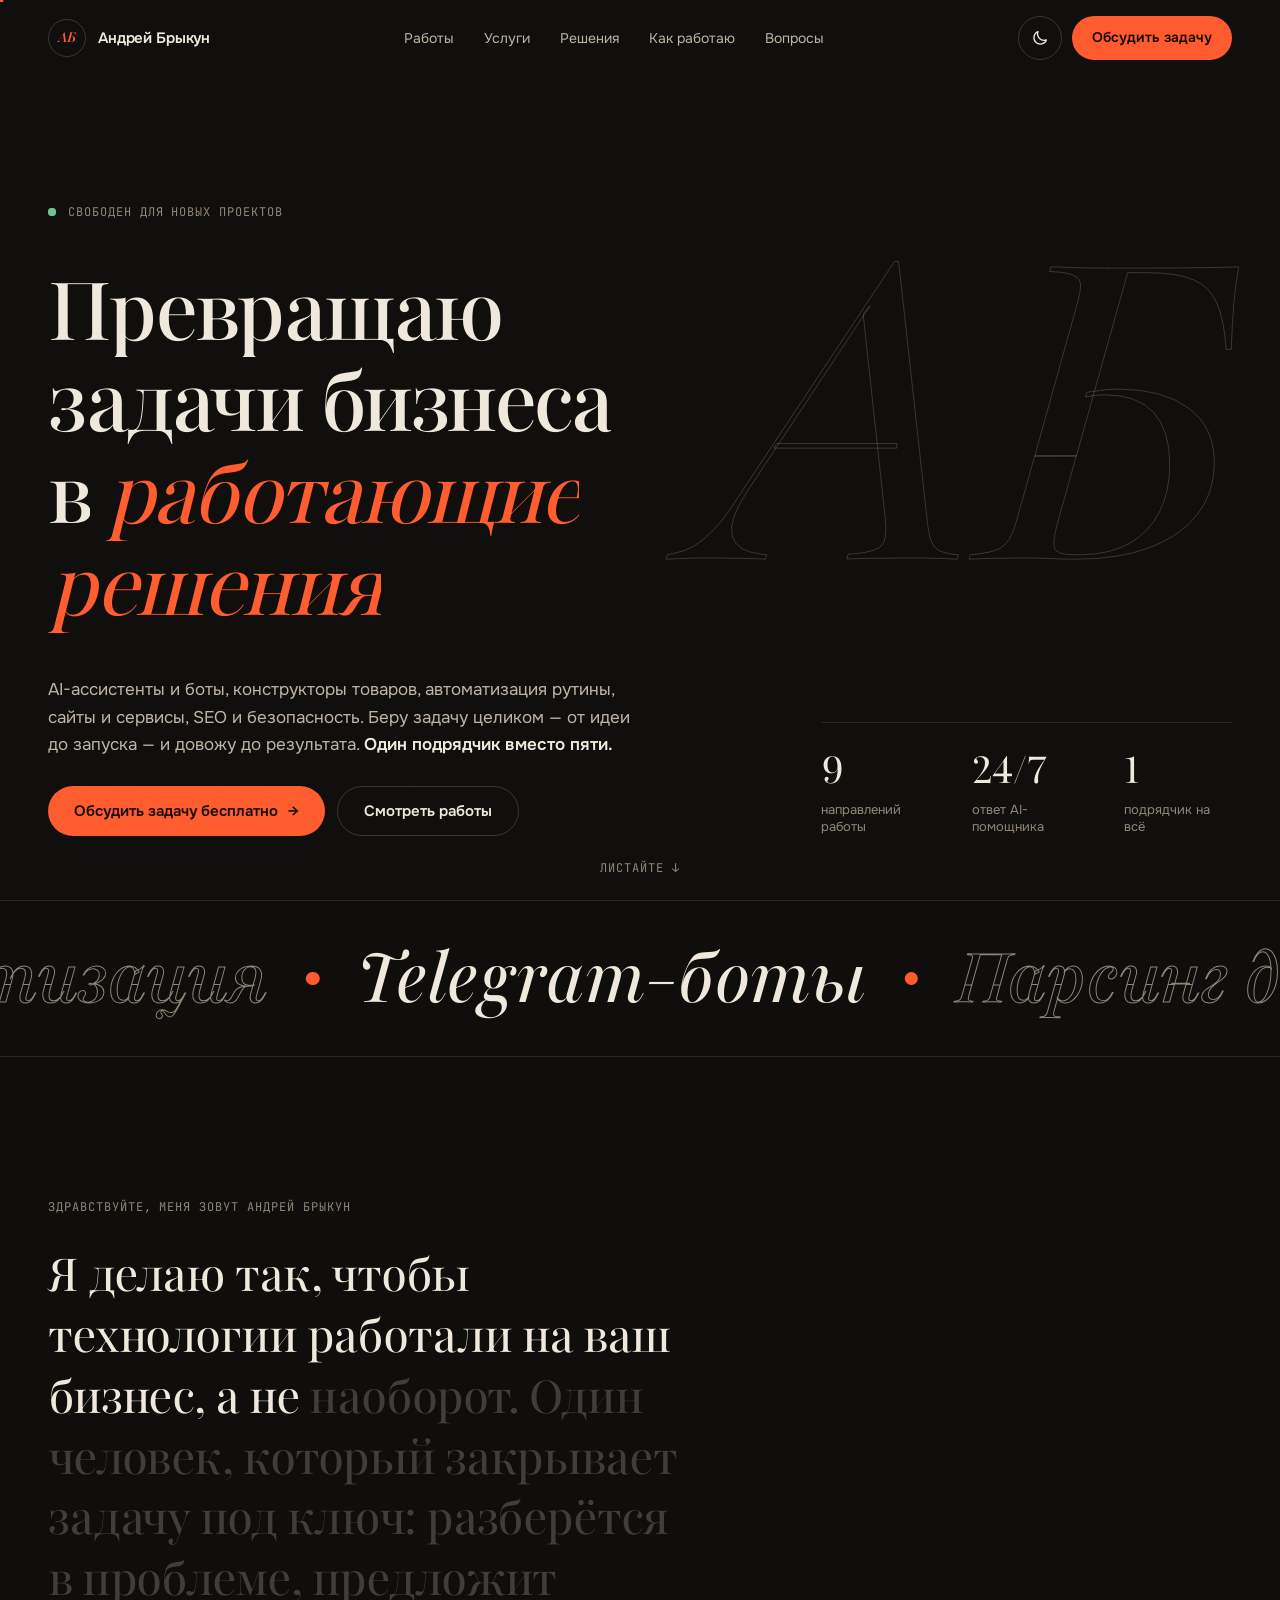
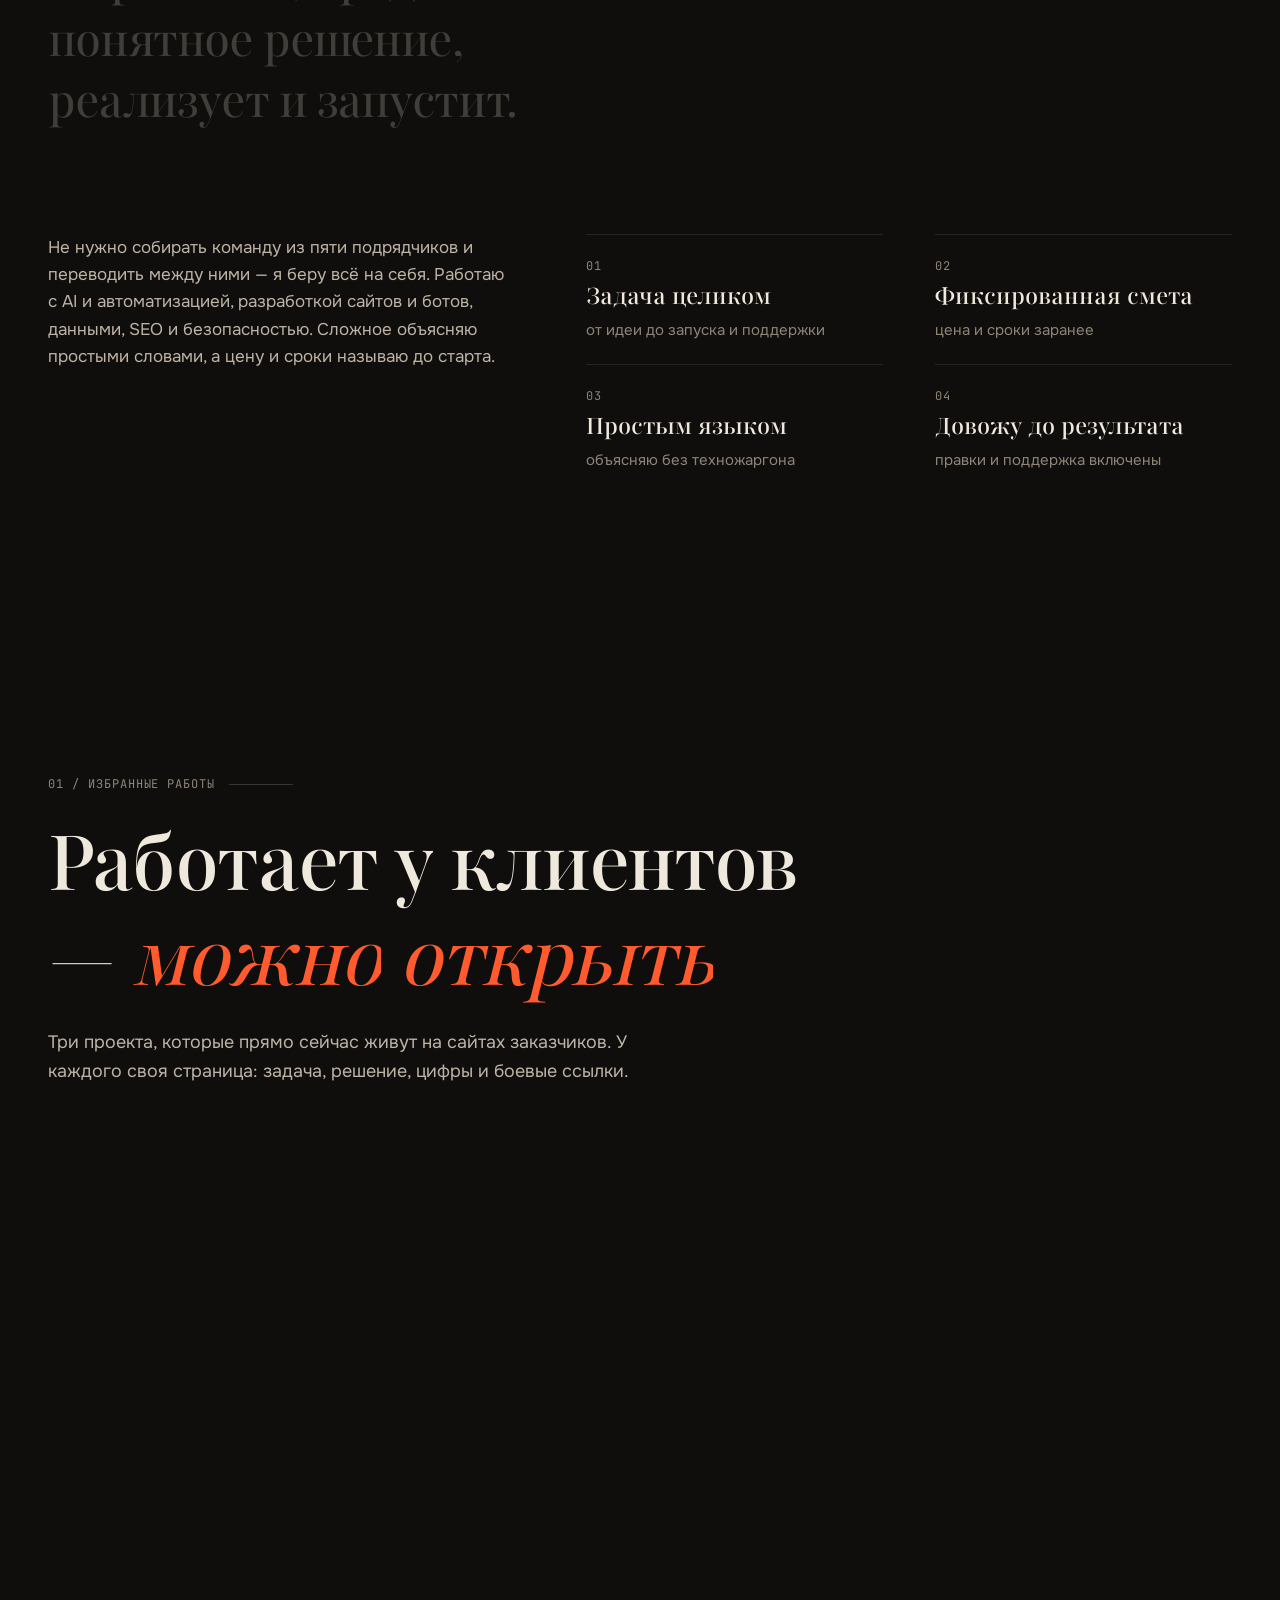
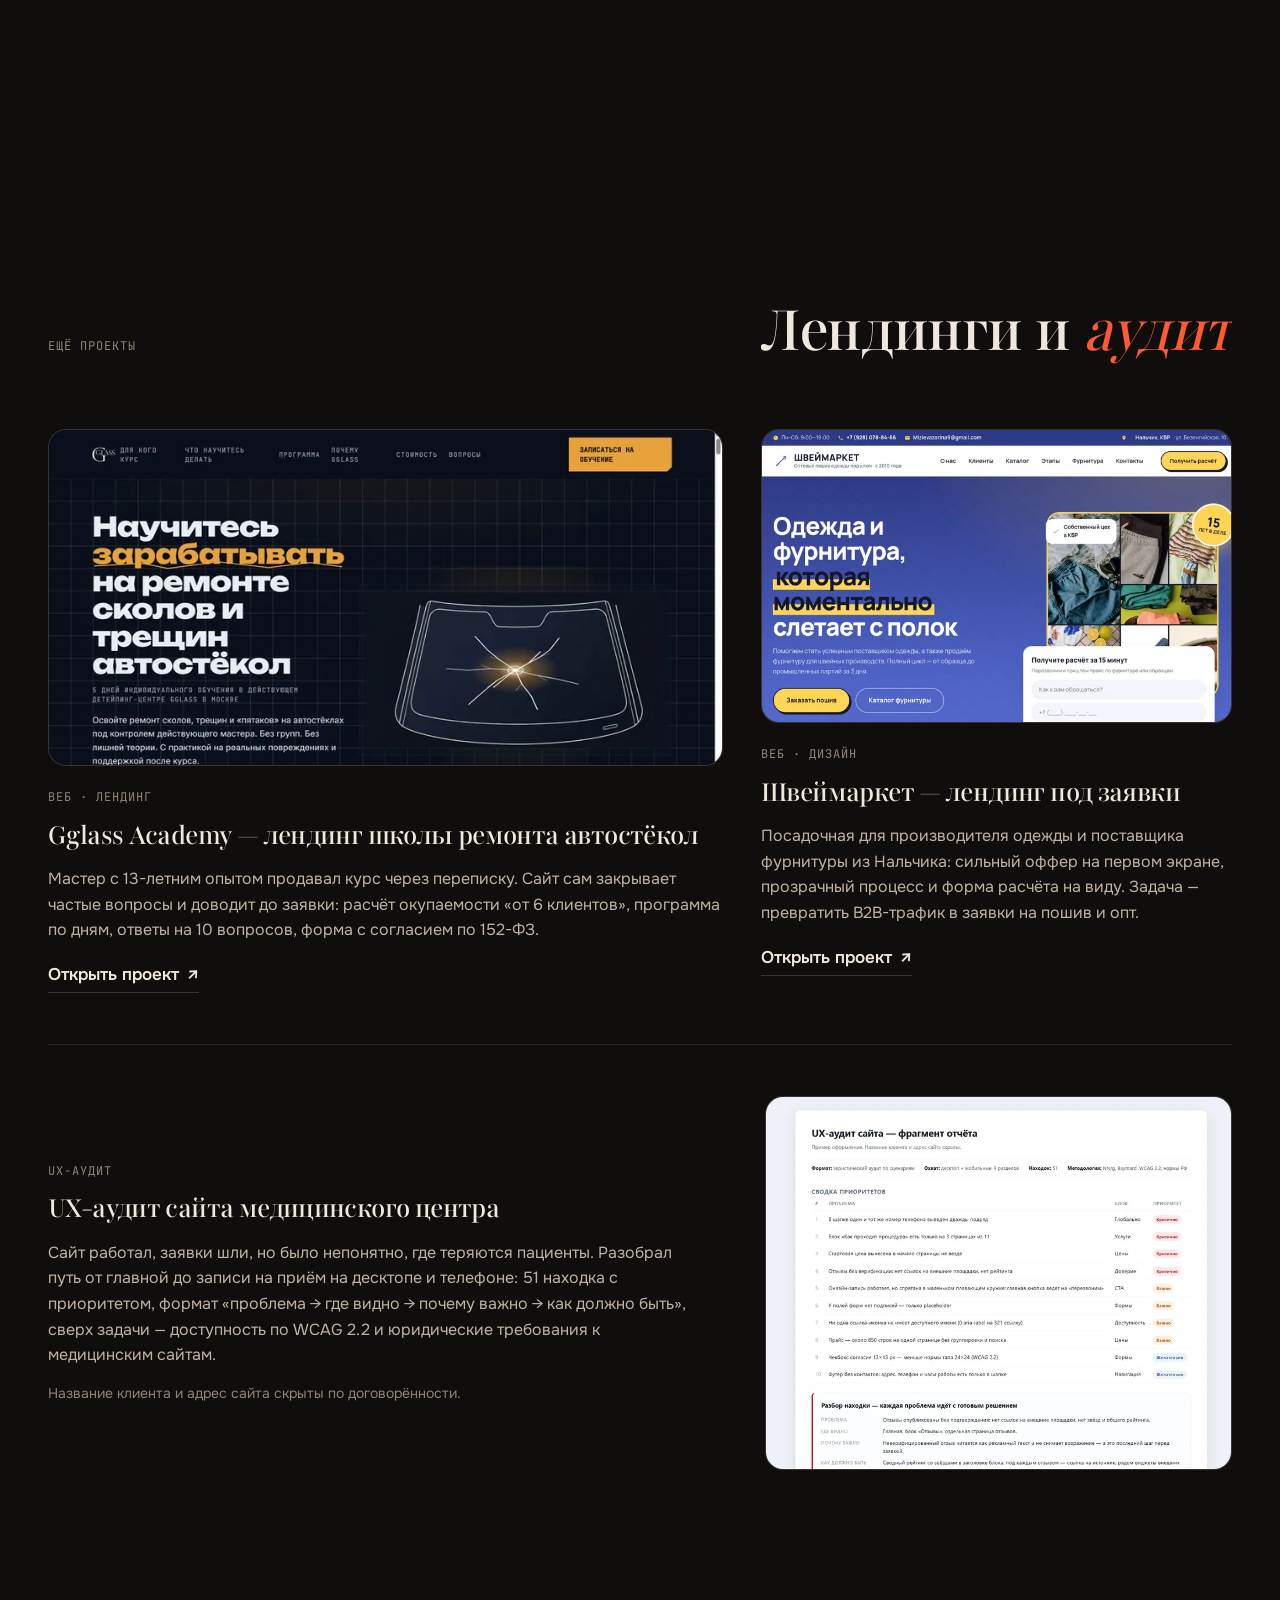
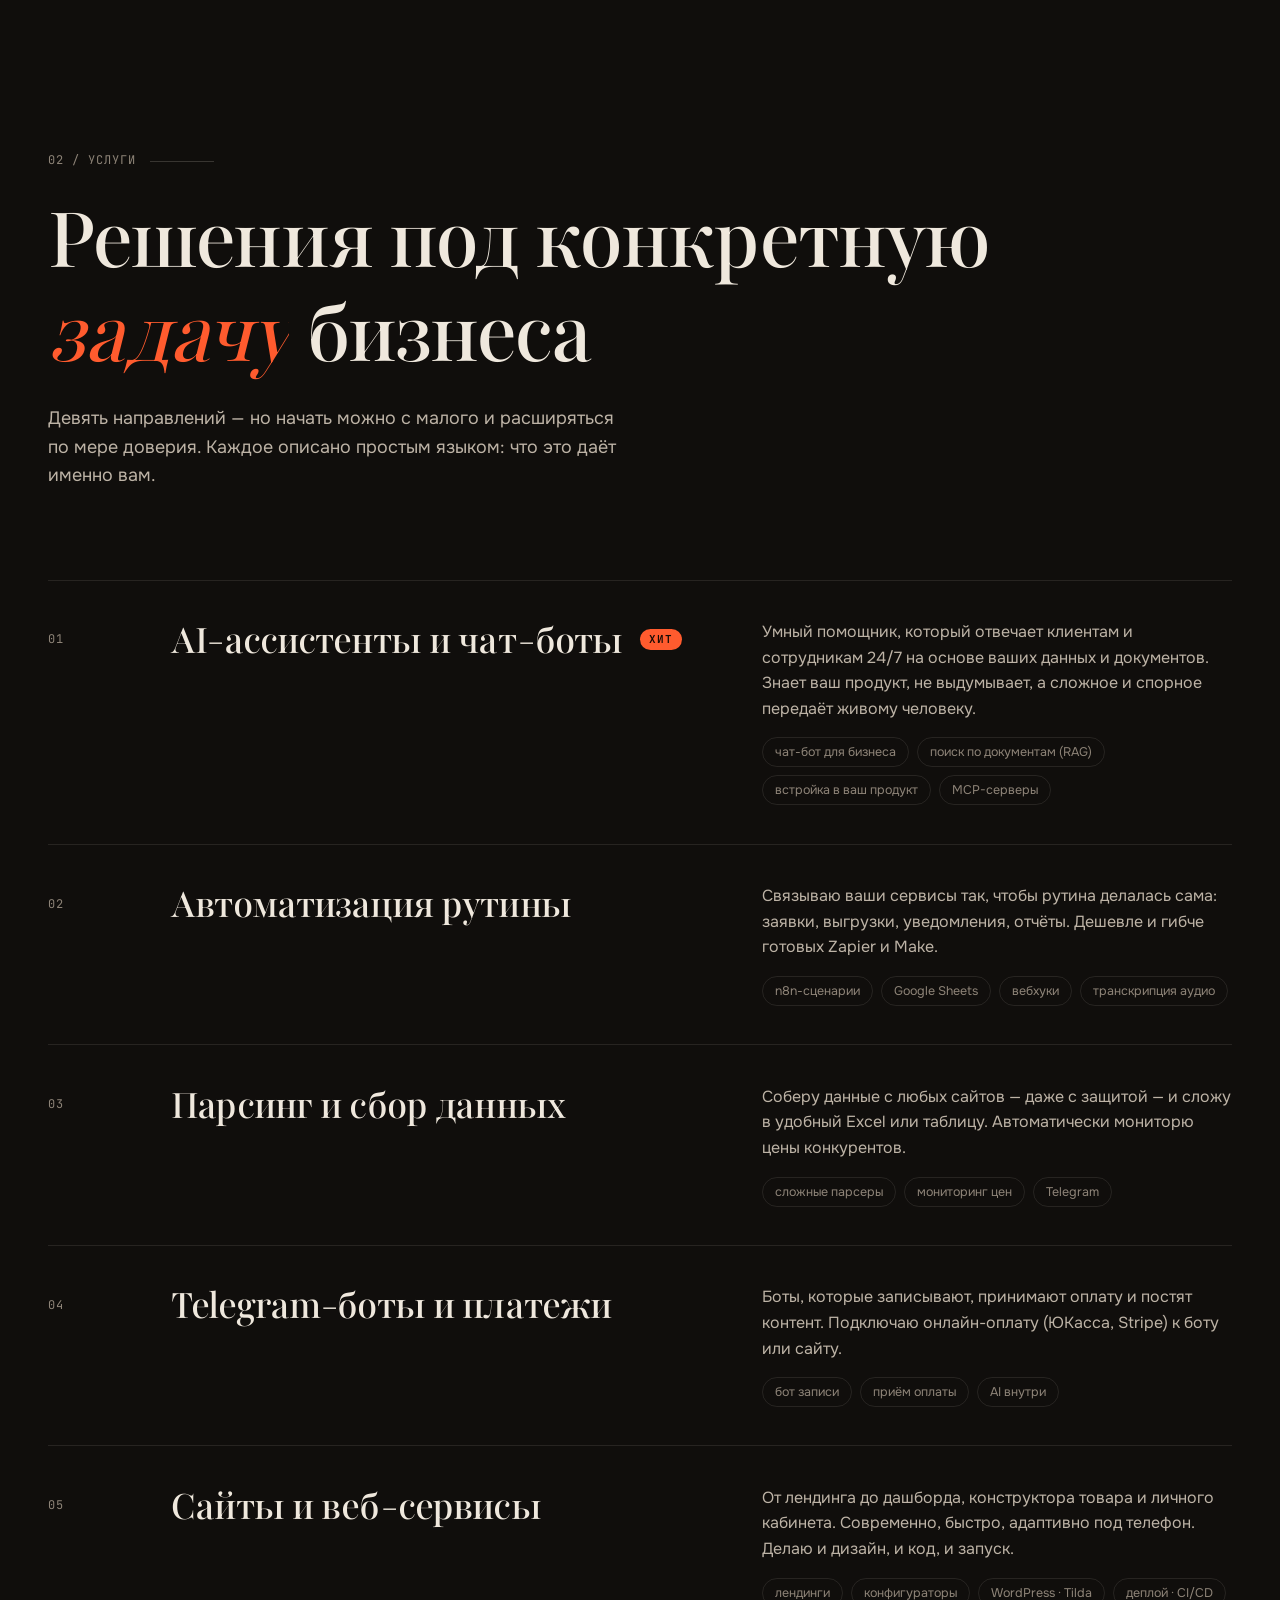
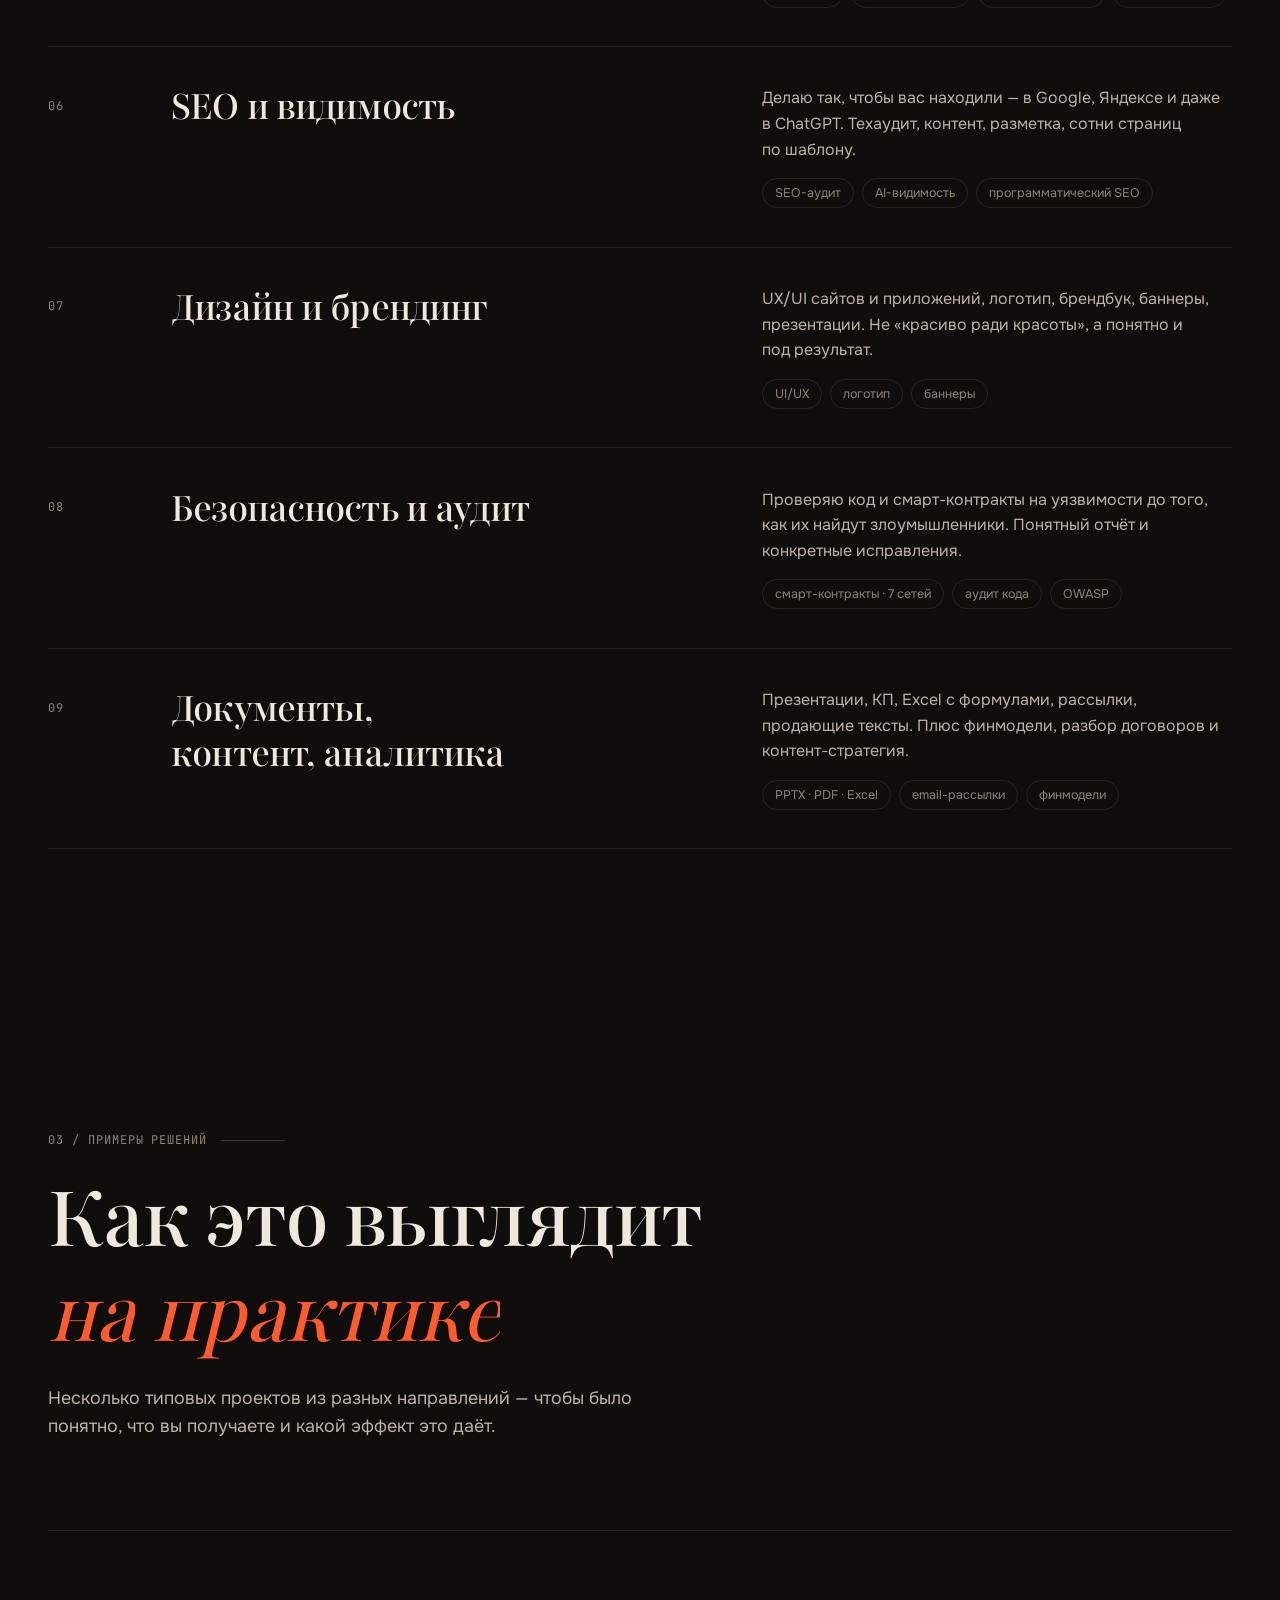
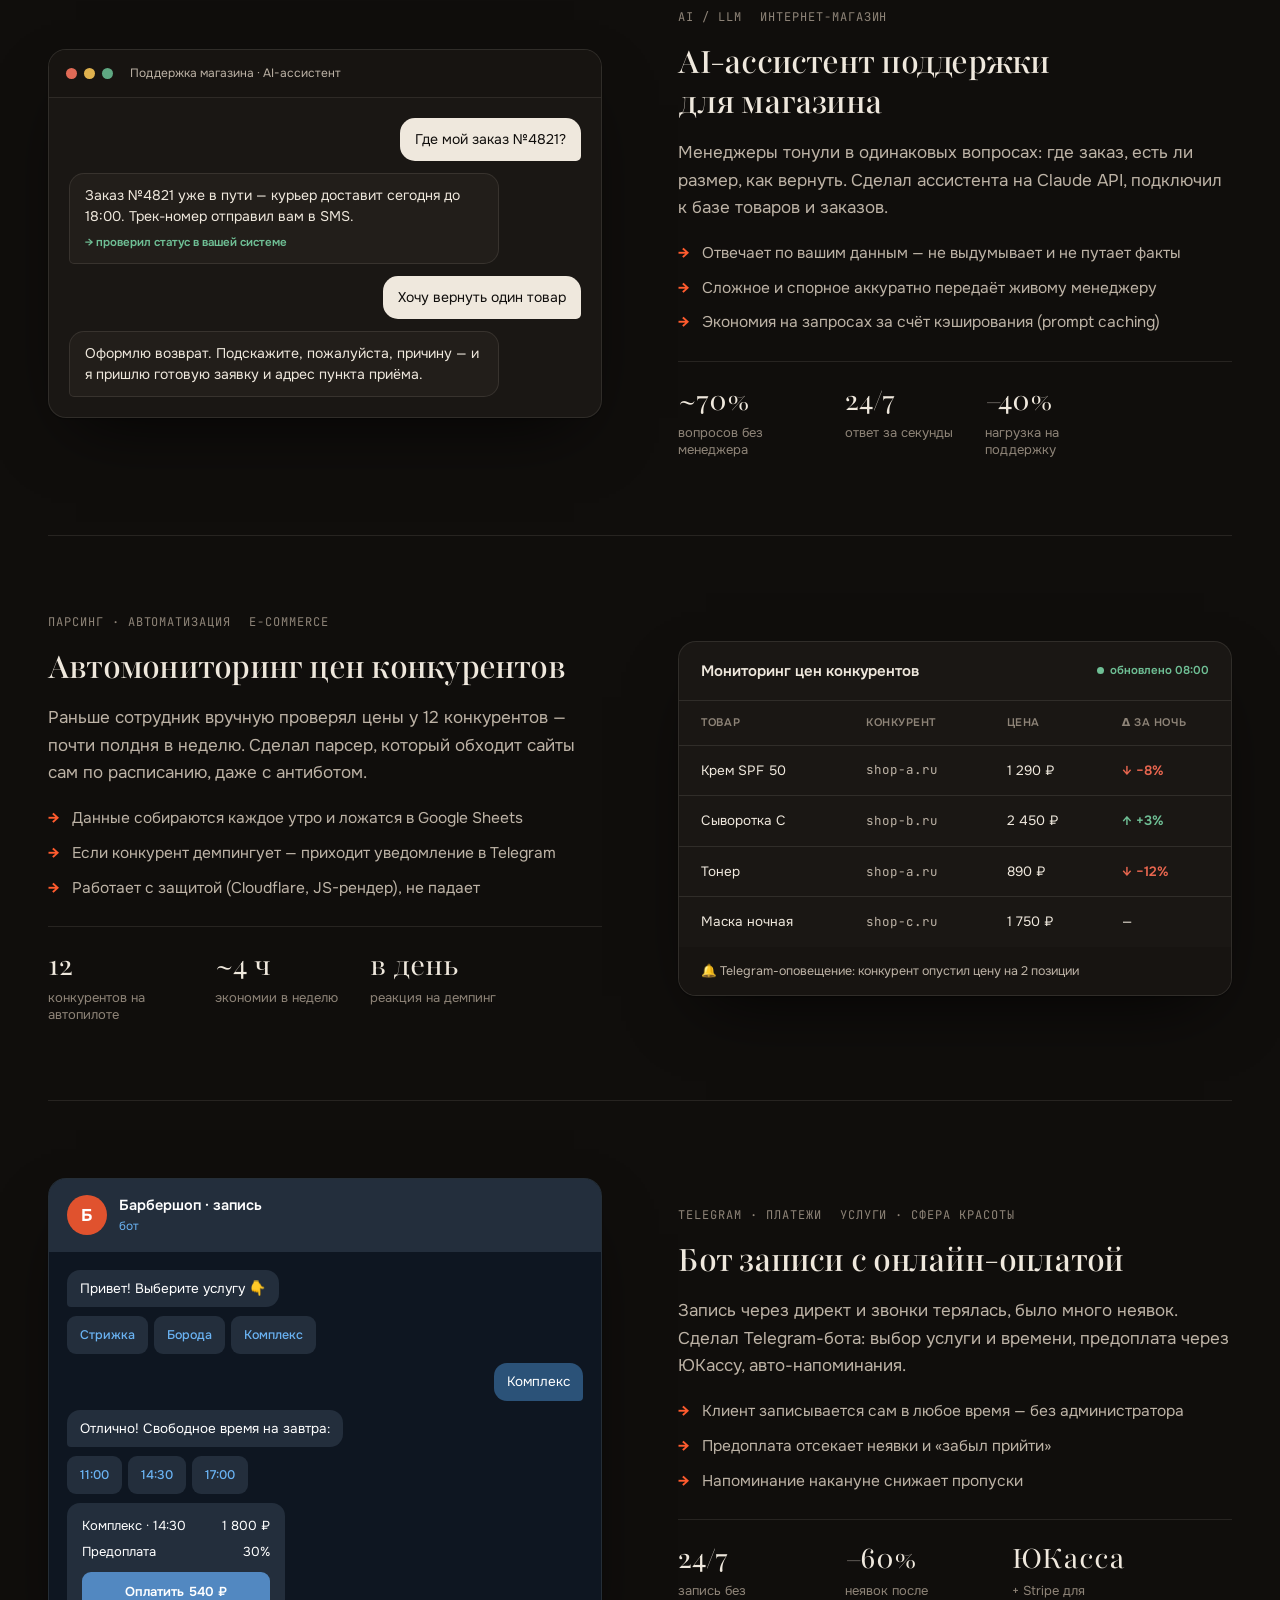
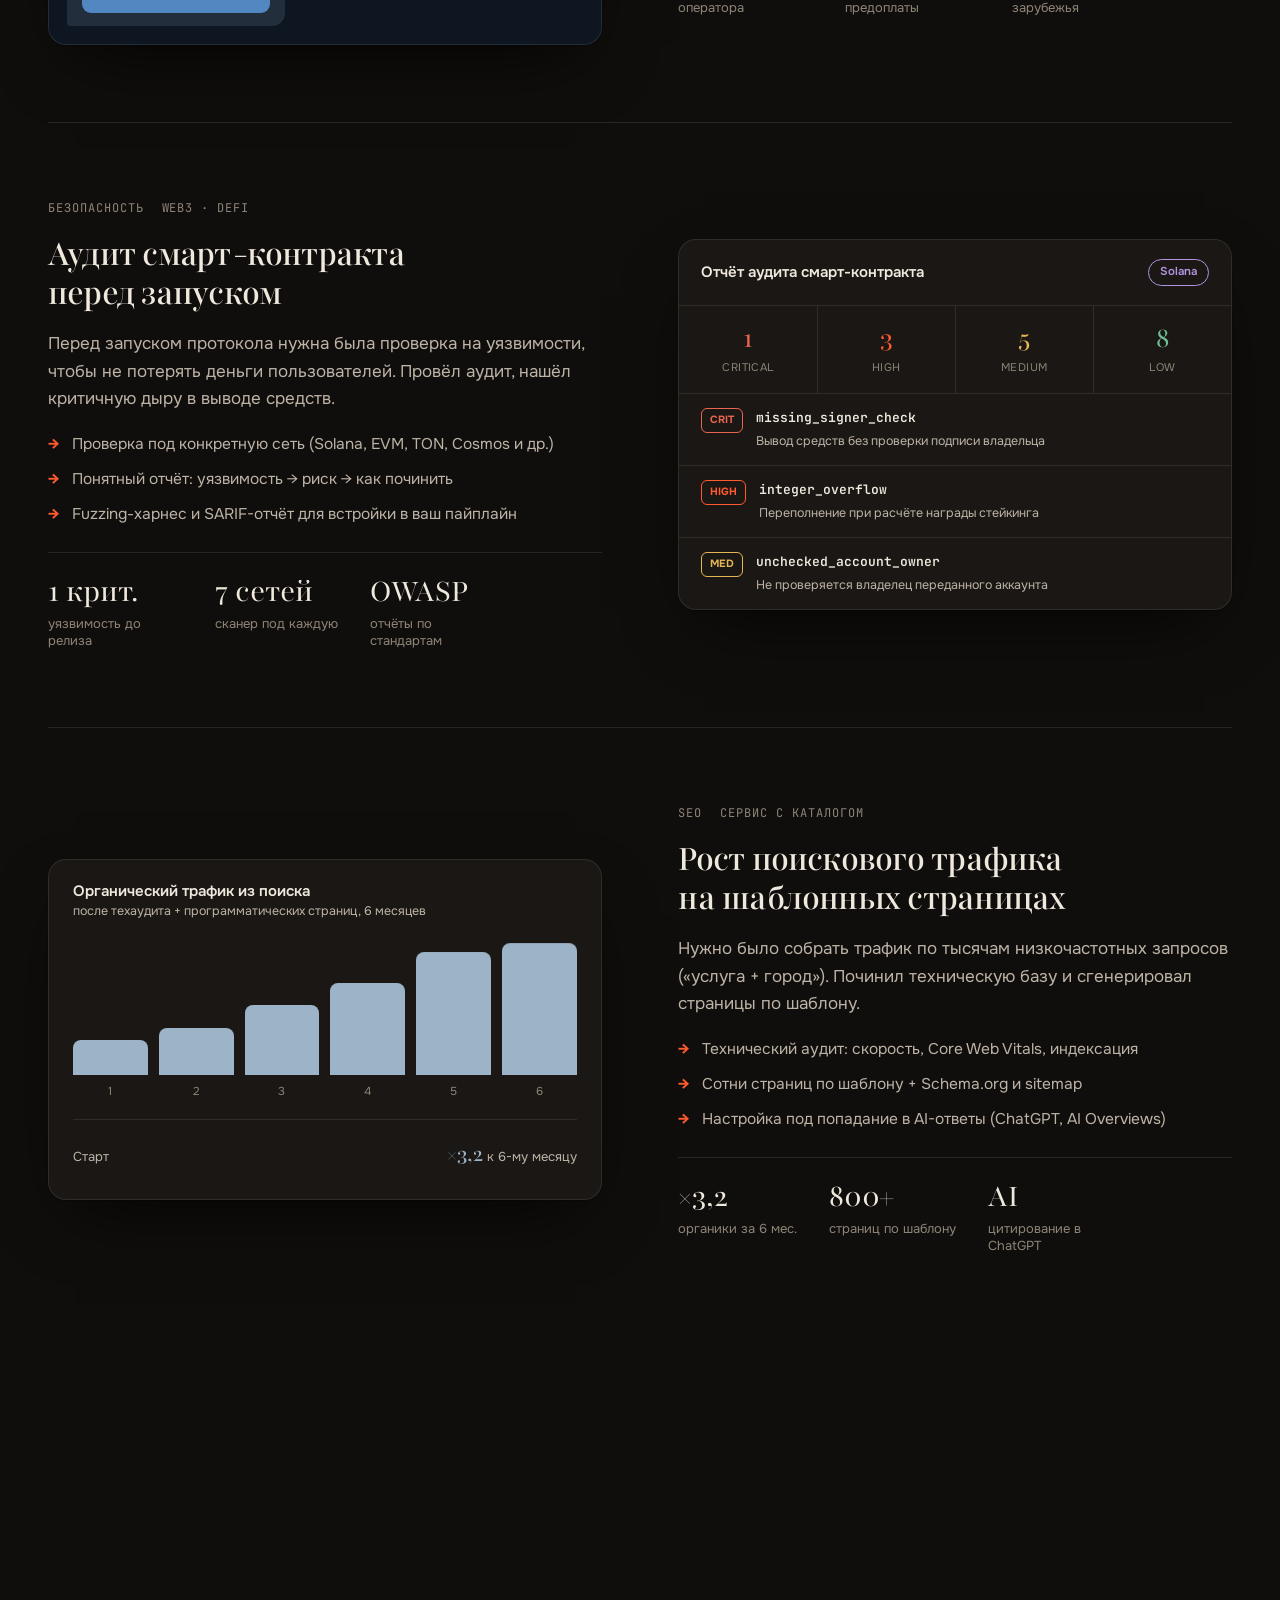
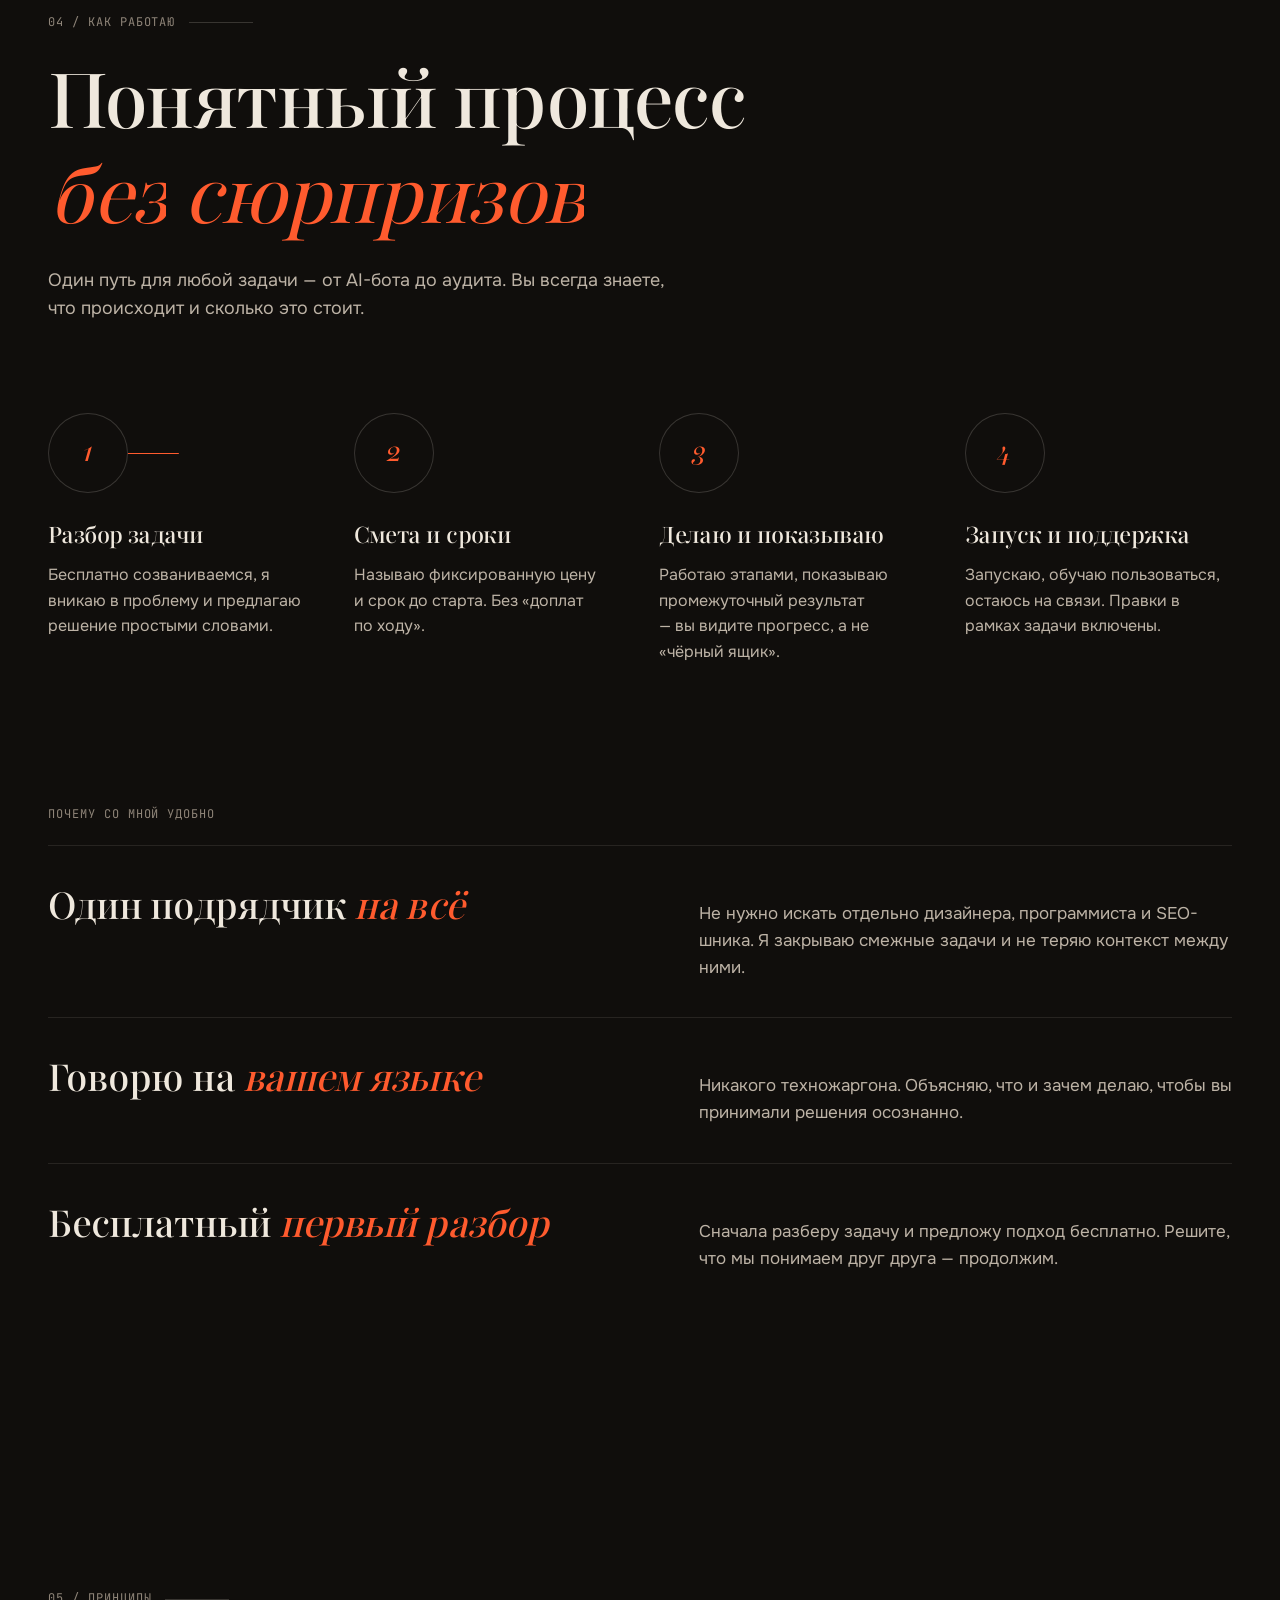
==== commit 2edd0e56: "Правки по UI-ревью: меню на телефоне, затухание краёв ленты, касание 44 px - Меню разделов на ≤900 p" ====
--- a/index.html
+++ b/index.html
@@ -53,7 +53,7 @@
 <header class="nav" id="nav">
   <div class="wrap nav-in">
     <a href="./#top" class="logo" aria-label="Андрей Брыкун — на главную"><span class="logo-mark" aria-hidden="true">АБ</span><span class="logo-name">Андрей Брыкун</span></a>
-    <nav class="nav-links" aria-label="Разделы">
+    <nav class="nav-links" id="nav-links" aria-label="Разделы">
       <a href="./#work">Работы</a>
       <a href="./#services">Услуги</a>
       <a href="./#solutions">Решения</a>
@@ -66,6 +66,7 @@
         <svg class="moon" viewBox="0 0 24 24" aria-hidden="true"><path d="M20.5 14.6A8.6 8.6 0 0 1 9.4 3.5a8.6 8.6 0 1 0 11.1 11.1Z"/></svg>
       </button>
       <a href="./#contact" class="btn btn-accent" data-magnet>Обсудить задачу</a>
+      <button class="menu-btn" id="menu-btn" type="button" aria-expanded="false" aria-controls="nav-links" aria-label="Меню разделов"><span></span><span></span></button>
     </div>
   </div>
 </header>
--- a/assets/css/base.css
+++ b/assets/css/base.css
@@ -39,9 +39,10 @@
    не перебивают друг друга (грабля 08.08: инлайновый transform глушил :active). ── */
 .btn{--tx:0px;--ty:0px;--press:1;display:inline-flex;align-items:center;justify-content:center;gap:10px;
   min-height:50px;padding:14px 26px;border-radius:100px;font-weight:600;font-size:15px;line-height:1.1;
-  transform:translate(var(--tx),var(--ty)) scale(var(--press));
+  /* сдвиг и нажатие — разные свойства с разной скоростью: магнит плавный, отклик на нажатие ≤150 мс */
+  translate:var(--tx) var(--ty);scale:var(--press);
   transition:background-color var(--t-ui) var(--e-out),color var(--t-ui) var(--e-out),
-    border-color var(--t-ui) var(--e-out),transform 380ms var(--e-out)}
+    border-color var(--t-ui) var(--e-out),translate 380ms var(--e-out),scale 140ms var(--e-out)}
 .btn:active{--press:.96}
 .btn-accent{background:var(--accent);color:var(--on-accent)}
 .btn-accent:hover{background:var(--accent-2)}
@@ -127,14 +128,34 @@
 /* Заголовок с выездом слов ждёт скрипта, иначе он мелькнёт целиком и тут же спрячется под маску. */
 .js .hero-title,.js .c-title{visibility:hidden}
 
+/* ── меню разделов на узких экранах: кнопка-гамбургер и выпадающая панель ── */
+.menu-btn{display:none;position:relative;width:44px;height:44px;border-radius:50%;border:1px solid var(--line-2)}
+.menu-btn span{position:absolute;left:13px;right:13px;height:1.5px;background:currentColor;border-radius:2px;
+  transition:transform 300ms var(--e-out)}
+.menu-btn span:first-child{top:17px}
+.menu-btn span:last-child{top:25px}
+.nav.open .menu-btn span:first-child{transform:translateY(4px) rotate(45deg)}
+.nav.open .menu-btn span:last-child{transform:translateY(-4px) rotate(-45deg)}
+
 @media (max-width:900px){
-  .nav-links a:not(.btn){display:none}
-  .nav-links{gap:10px}
+  .menu-btn{display:block}
   .nav-in{height:64px}
+  .nav.scrolled .nav-in{height:64px}
+  .logo-mark{width:44px;height:44px}
+  .nav-links{position:fixed;inset:64px 0 auto;flex-direction:column;align-items:stretch;gap:0;
+    padding:8px var(--gut) 28px;background:var(--bg);border-bottom:1px solid var(--line);
+    opacity:0;visibility:hidden;transform:translateY(-8px);
+    transition:opacity 250ms var(--e-out),transform 250ms var(--e-out),visibility 0s linear 250ms}
+  .nav.open .nav-links{opacity:1;visibility:visible;transform:none;transition-delay:0s}
+  .nav-links a:not(.btn){font-family:var(--f-display);font-size:30px;font-stretch:87.5%;color:var(--fg);
+    padding-block:14px;border-bottom:1px solid var(--line)}
+  .nav-links a:not(.btn)::after{display:none}
+  .nav.open{background:var(--bg)}
 }
 @media (max-width:420px){
   .logo-name{display:none}
   .nav .btn{padding:10px 16px}
+  .nav-tools{gap:8px}
 }
 @media (prefers-reduced-motion:reduce){
   *,*::before,*::after{animation-duration:.01ms!important;animation-iteration-count:1!important;
--- a/assets/css/home.css
+++ b/assets/css/home.css
@@ -3,8 +3,10 @@
 .gl-on .gl{opacity:1}
 main{position:relative;z-index:1}
 
-.dot{display:inline-block;width:8px;height:8px;border-radius:50%;background:var(--ok);flex:none;animation:ping 2.6s var(--e-out) infinite}
-@keyframes ping{0%{box-shadow:0 0 0 0 rgba(111,191,149,.55)}70%,100%{box-shadow:0 0 0 10px rgba(111,191,149,0)}}
+/* пульс точки «свободен» — кольцом на псевдоэлементе через transform/opacity, без перерисовки тени */
+.dot{position:relative;display:inline-block;width:8px;height:8px;border-radius:50%;background:var(--ok);flex:none}
+.dot::after{content:"";position:absolute;inset:0;border-radius:50%;background:var(--ok);animation:ping 2.6s var(--e-out) infinite}
+@keyframes ping{0%{transform:scale(1);opacity:.55}70%,100%{transform:scale(3.4);opacity:0}}
 
 /* ════════ первый экран ════════ */
 .hero{min-height:100svh;display:flex;align-items:flex-end;padding-block:112px 64px;overflow:clip}
@@ -41,7 +43,6 @@
 /* ════════ манифест ════════ */
 .manifest-kicker{margin-bottom:28px}
 .manifest-text{font-family:var(--f-display);font-size:clamp(30px,4.4vw,70px);line-height:1.08;letter-spacing:-.02em;font-stretch:87.5%;max-width:22ch}
-.manifest-text .w{transition:opacity .2s linear}
 .manifest-cols{display:grid;grid-template-columns:minmax(0,5fr) minmax(0,7fr);gap:clamp(32px,6vw,96px);margin-top:clamp(56px,8vw,112px);align-items:start}
 .manifest-note{color:var(--fg-2);font-size:17px;max-width:46ch}
 .pledges{display:grid;grid-template-columns:repeat(2,minmax(0,1fr));gap:0 clamp(24px,4vw,56px)}
@@ -73,7 +74,10 @@
 
 /* Горизонтальная лента — только когда JS включил закрепление (десктоп, без reduced-motion). */
 @media (min-width:1024px){
-  .has-pin .work-pin{height:100svh;overflow:hidden}
+  /* края ленты гаснут: текст сцены, остановленной на полпути, не режется по живому (ревью UI 10.10) */
+  .has-pin .work-pin{height:100svh;overflow:hidden;
+    -webkit-mask-image:linear-gradient(90deg,transparent 0,#000 72px,#000 calc(100% - 72px),transparent 100%);
+    mask-image:linear-gradient(90deg,transparent 0,#000 72px,#000 calc(100% - 72px),transparent 100%)}
   .has-pin .work-track{display:flex;flex-wrap:nowrap;width:max-content;max-width:none;height:100%;margin:0;padding:0;gap:0}
   .has-pin .scene{flex:none;width:min(94vw,1480px);height:100%;padding:100px clamp(40px,5vw,96px) 56px}
   .has-pin .scene-end{display:flex;flex:none;width:40vw;height:100%;align-items:center;padding-left:4vw}
@@ -221,8 +225,8 @@
 .tarrow:active{transform:scale(.94)}
 .tarrow svg{width:20px;height:20px;fill:none;stroke:currentColor;stroke-width:1.8;stroke-linecap:round;stroke-linejoin:round}
 .tdots{display:flex;gap:6px}
-.tdot{position:relative;width:34px;height:44px}
-.tdot::before{content:"";position:absolute;left:4px;right:4px;top:50%;height:2px;background:var(--line-2);transition:background-color var(--t-ui) var(--e-out)}
+.tdot{position:relative;width:44px;height:44px}
+.tdot::before{content:"";position:absolute;left:9px;right:9px;top:50%;height:2px;background:var(--line-2);transition:background-color var(--t-ui) var(--e-out)}
 .tdot.on::before{background:var(--accent)}
 
 /* ════════ 06 / вопросы ════════ */
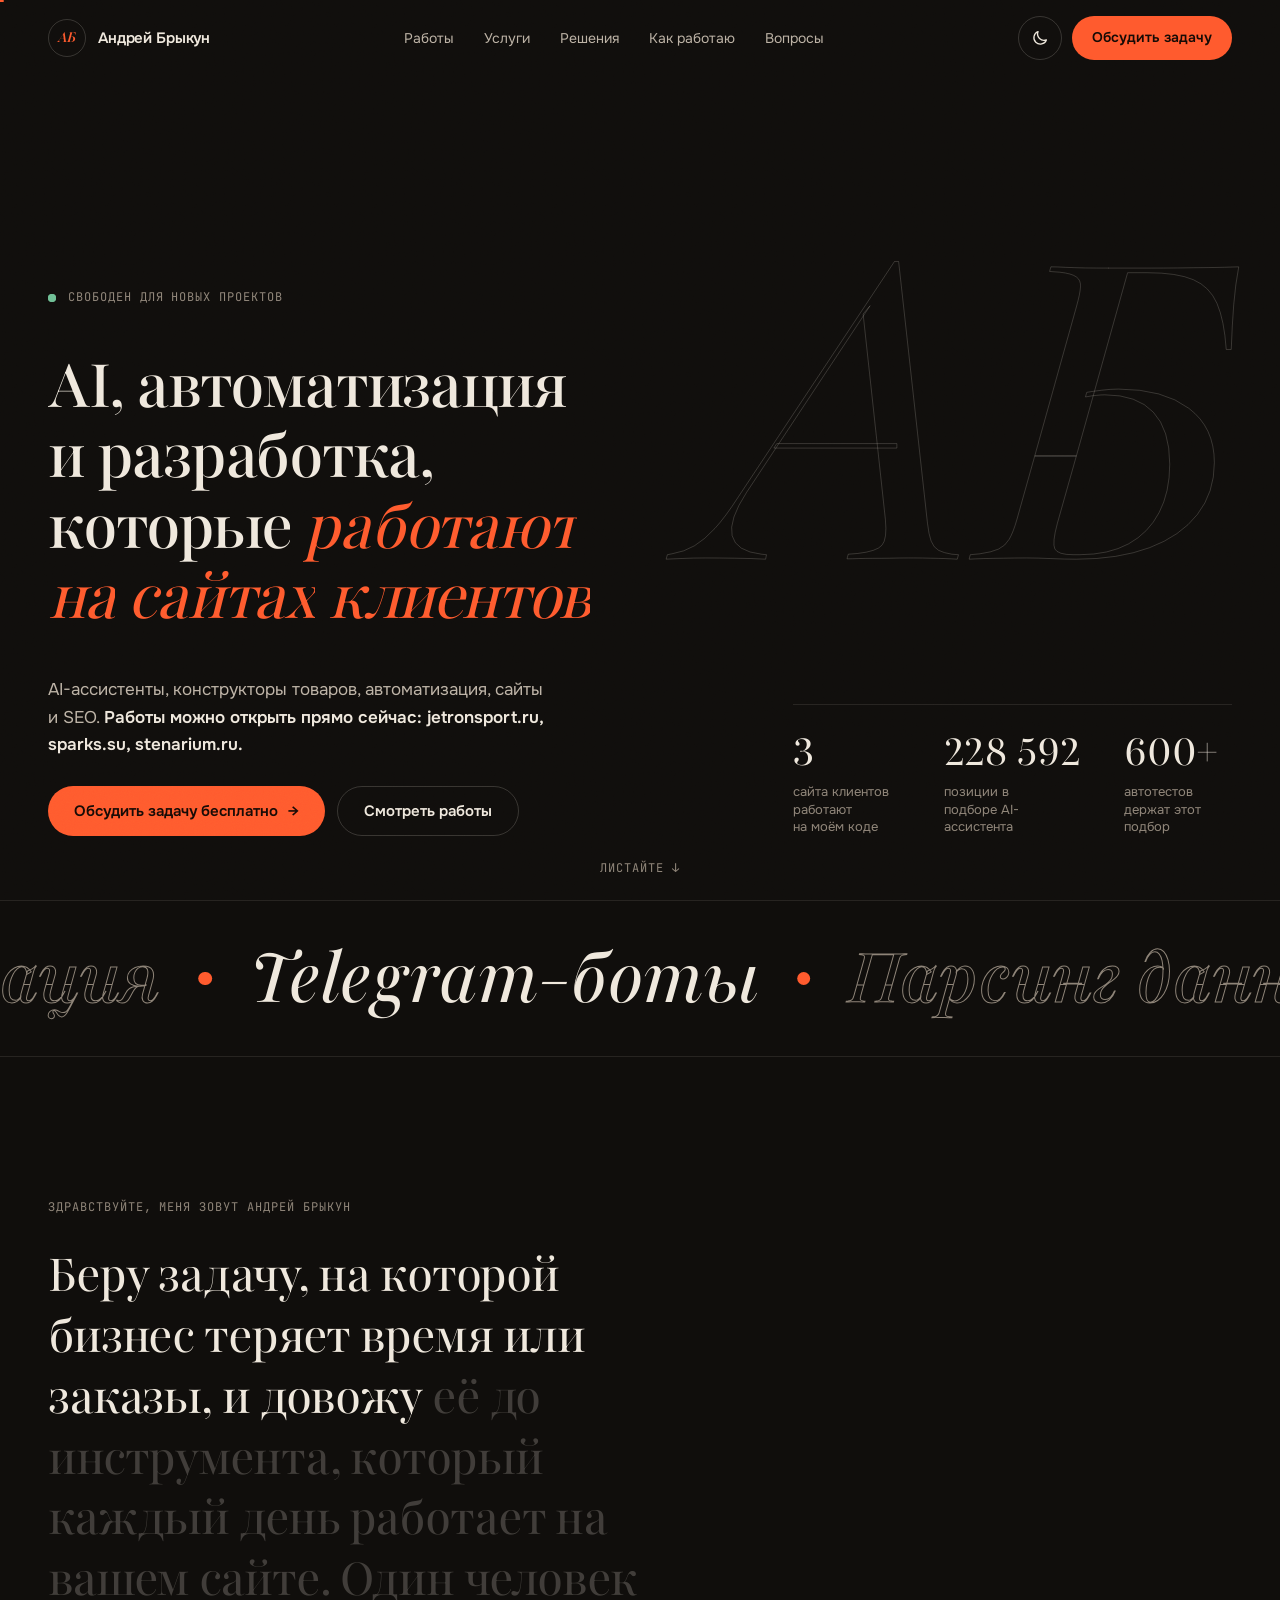
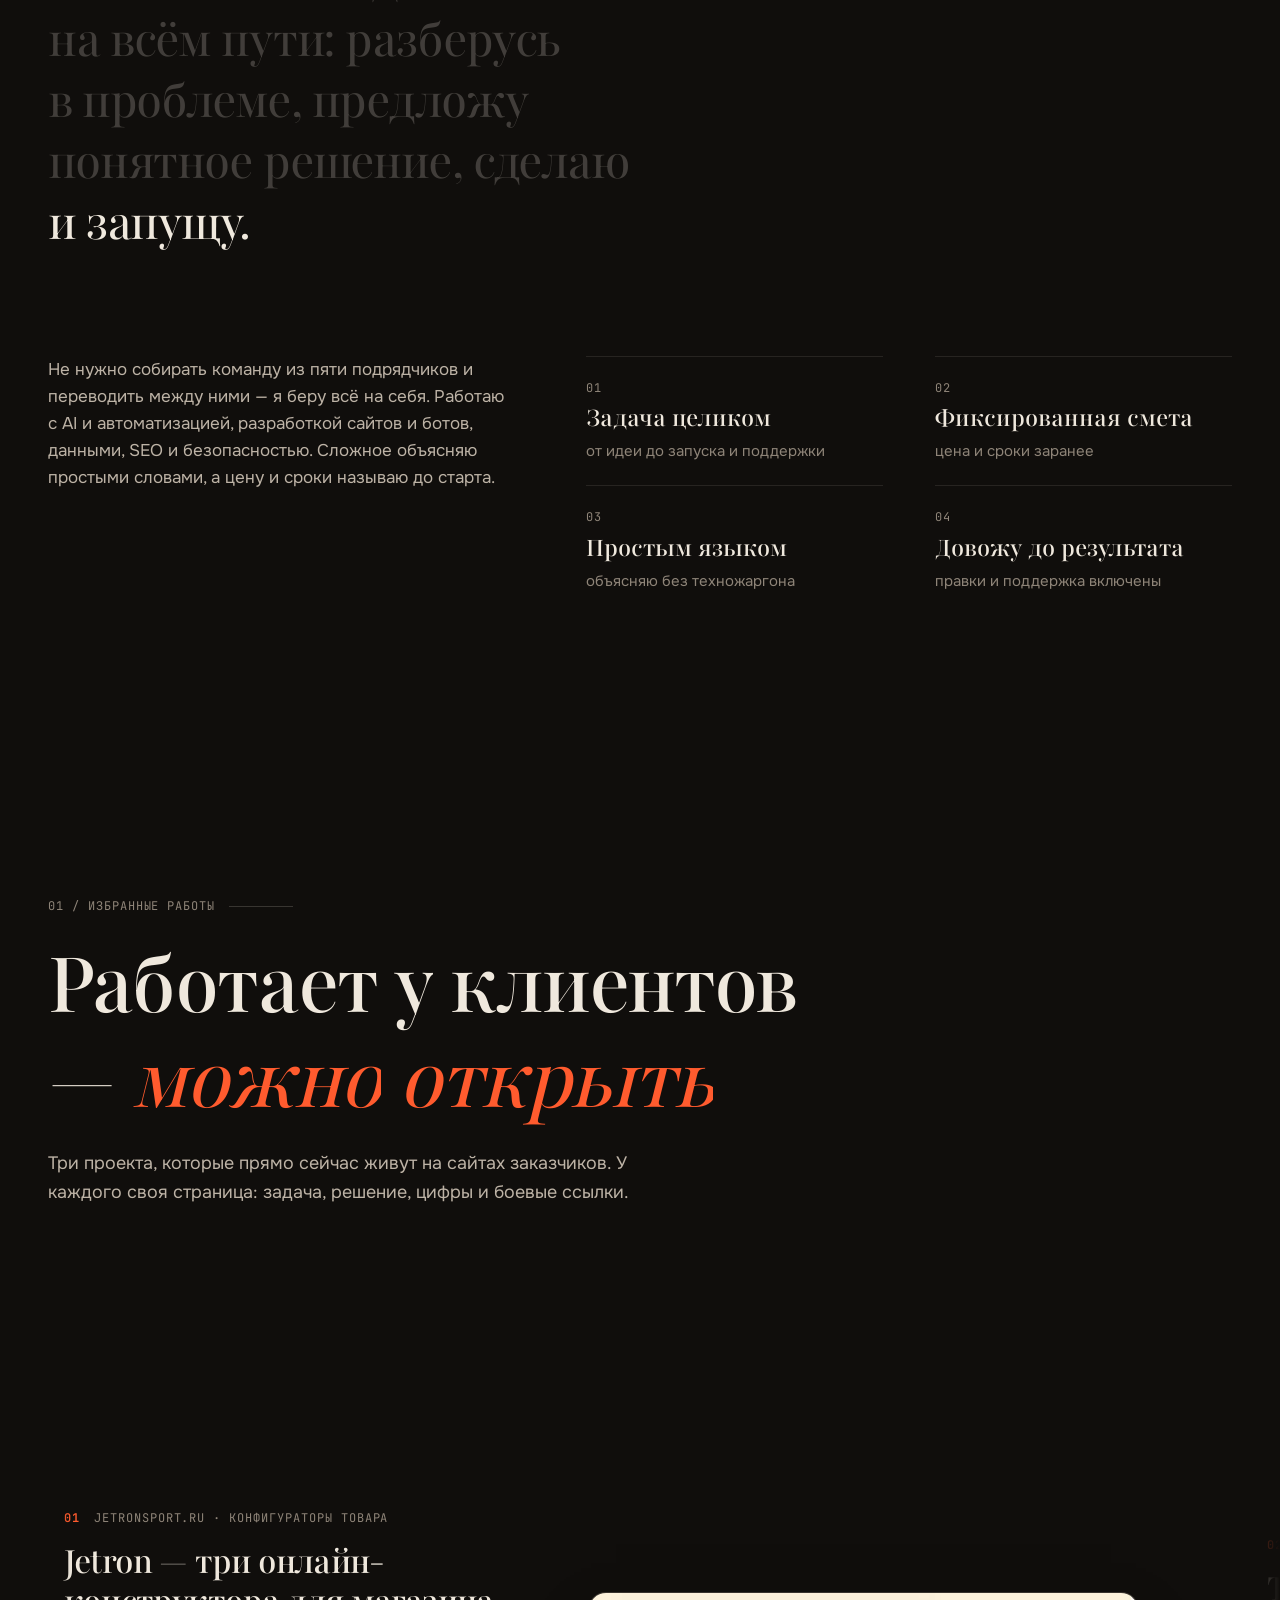
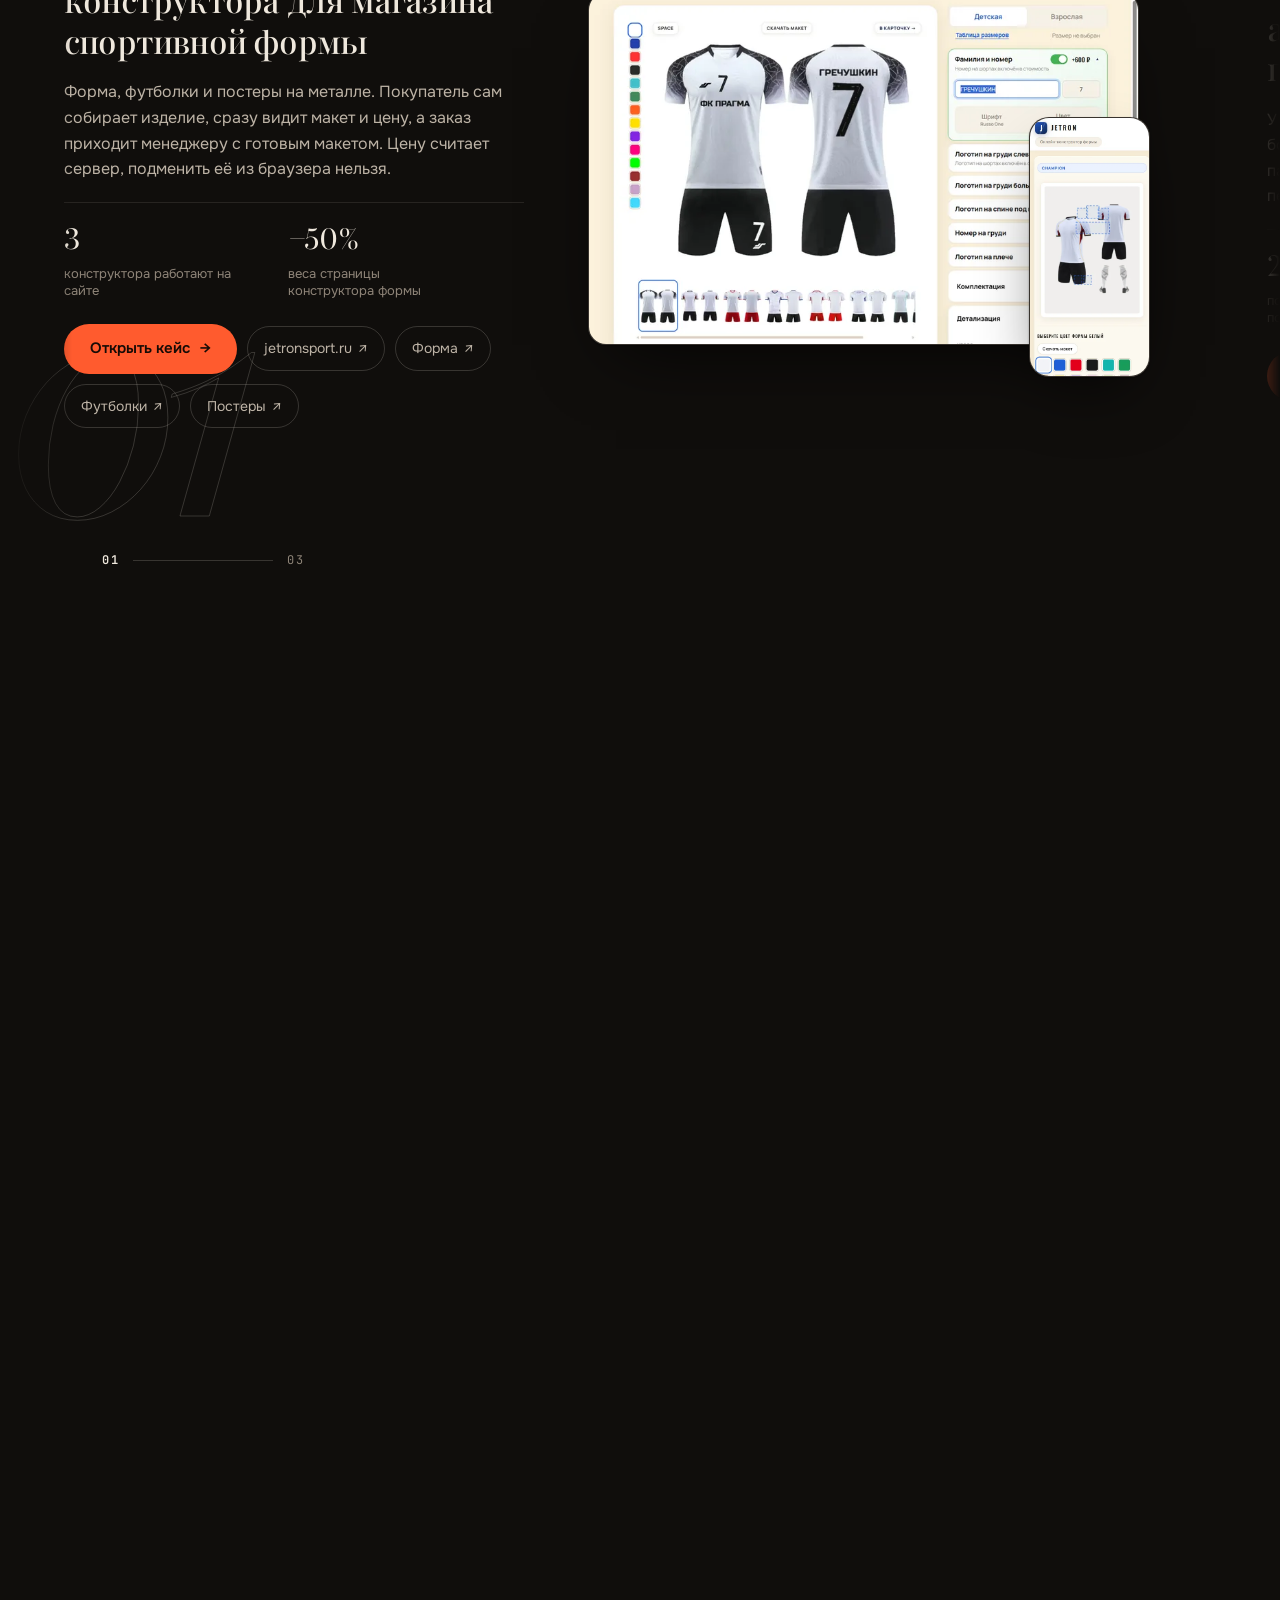
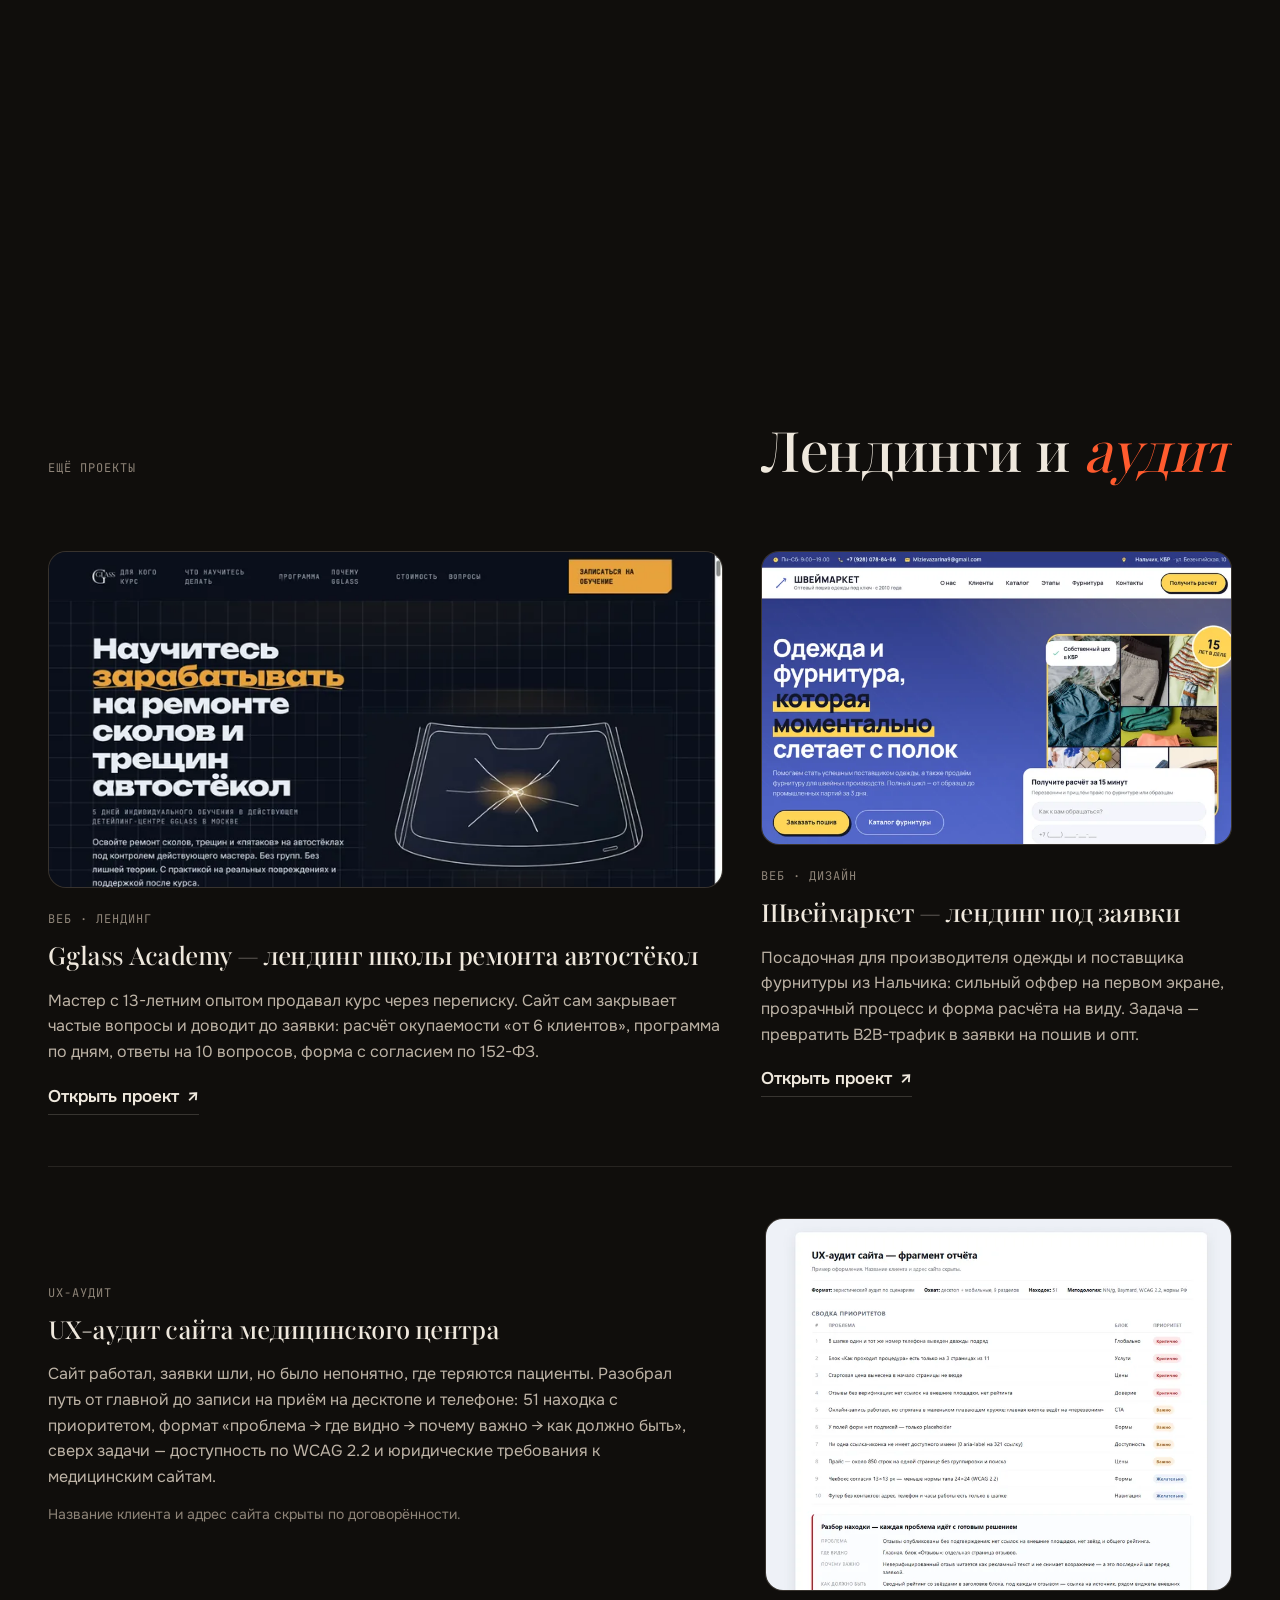
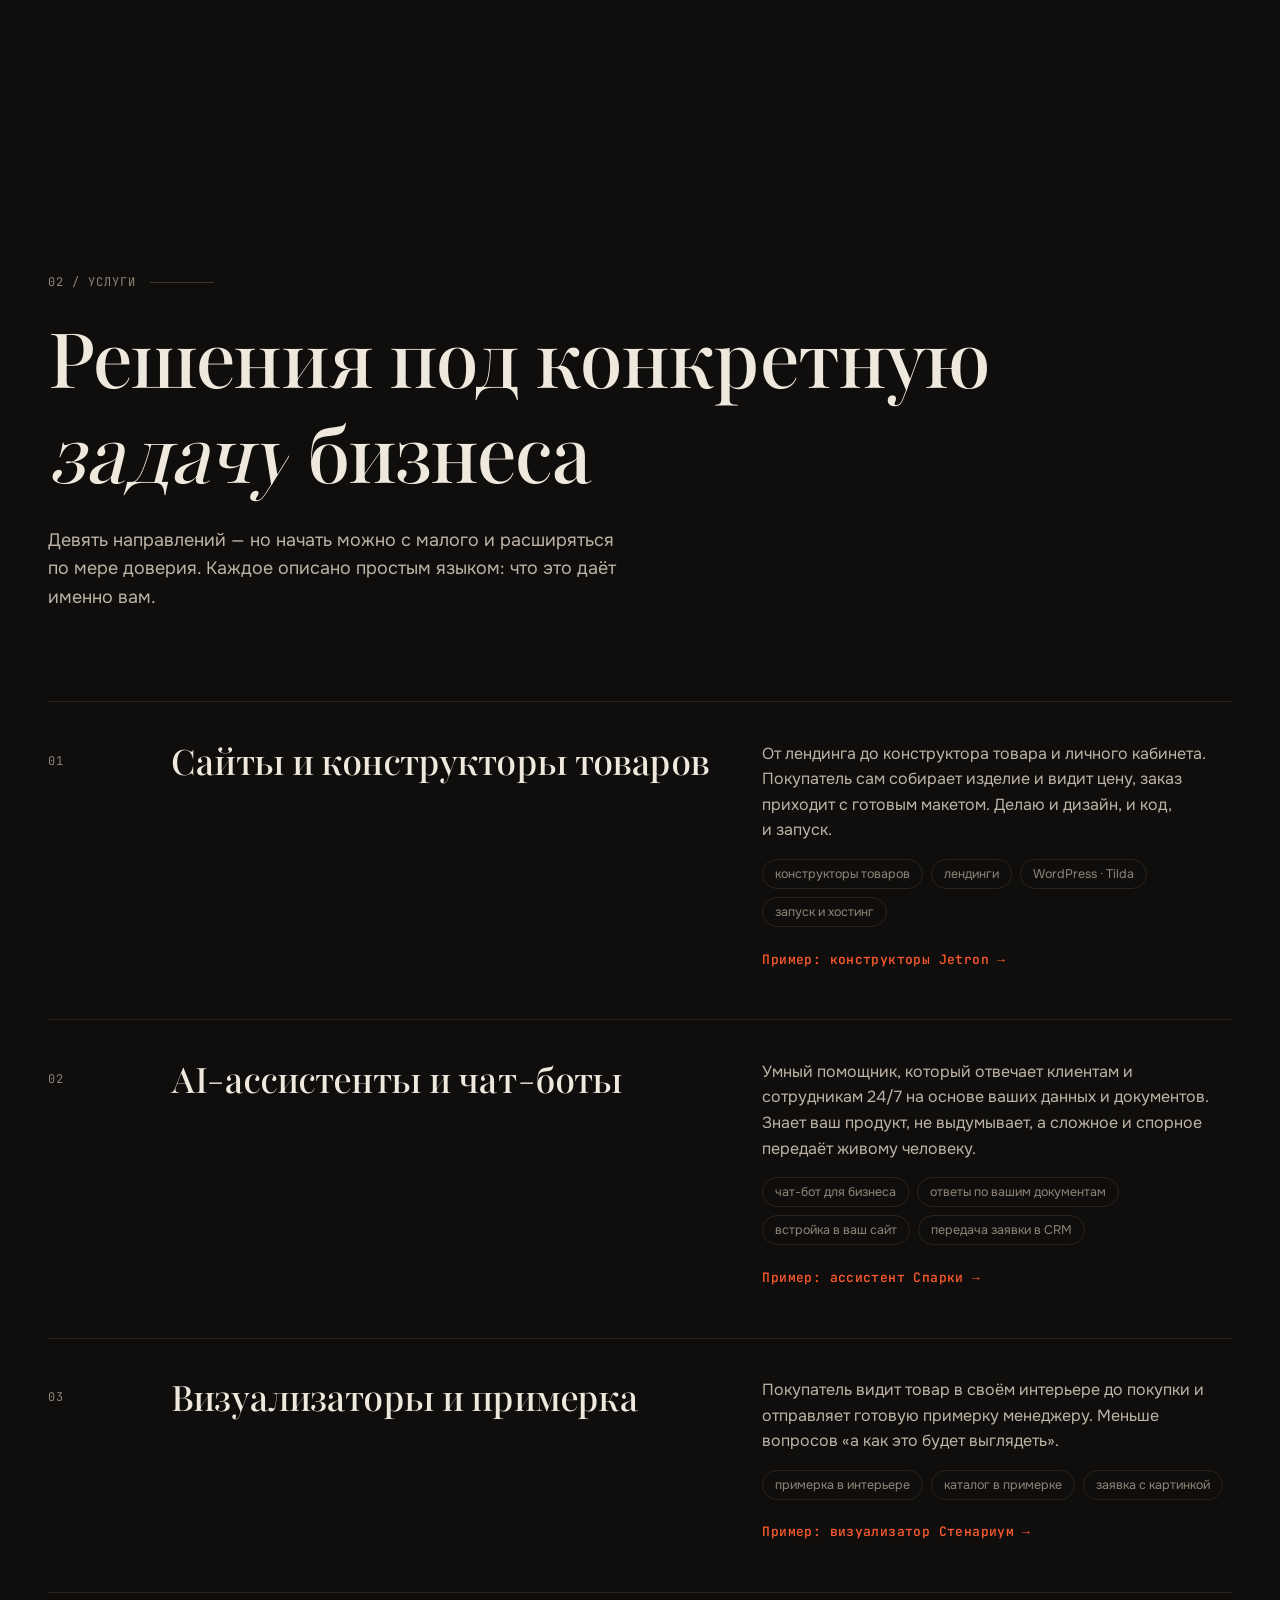
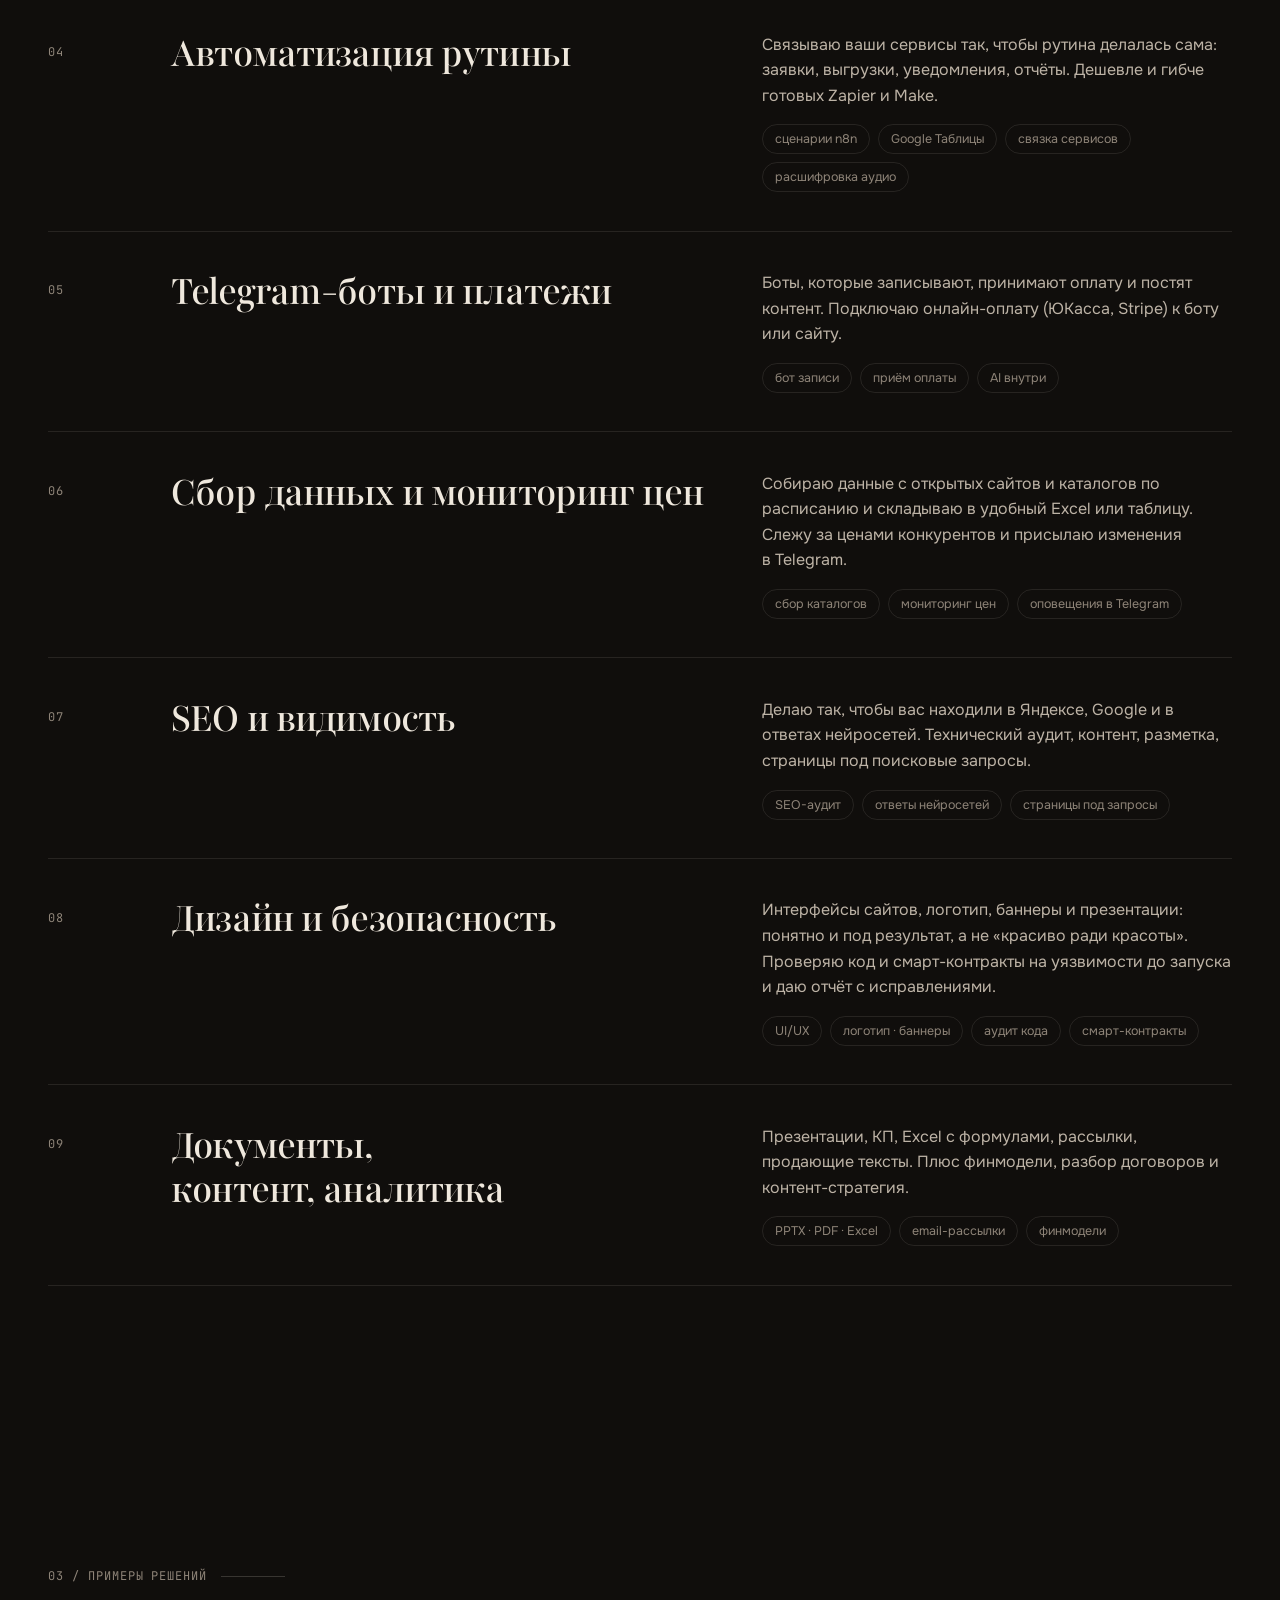
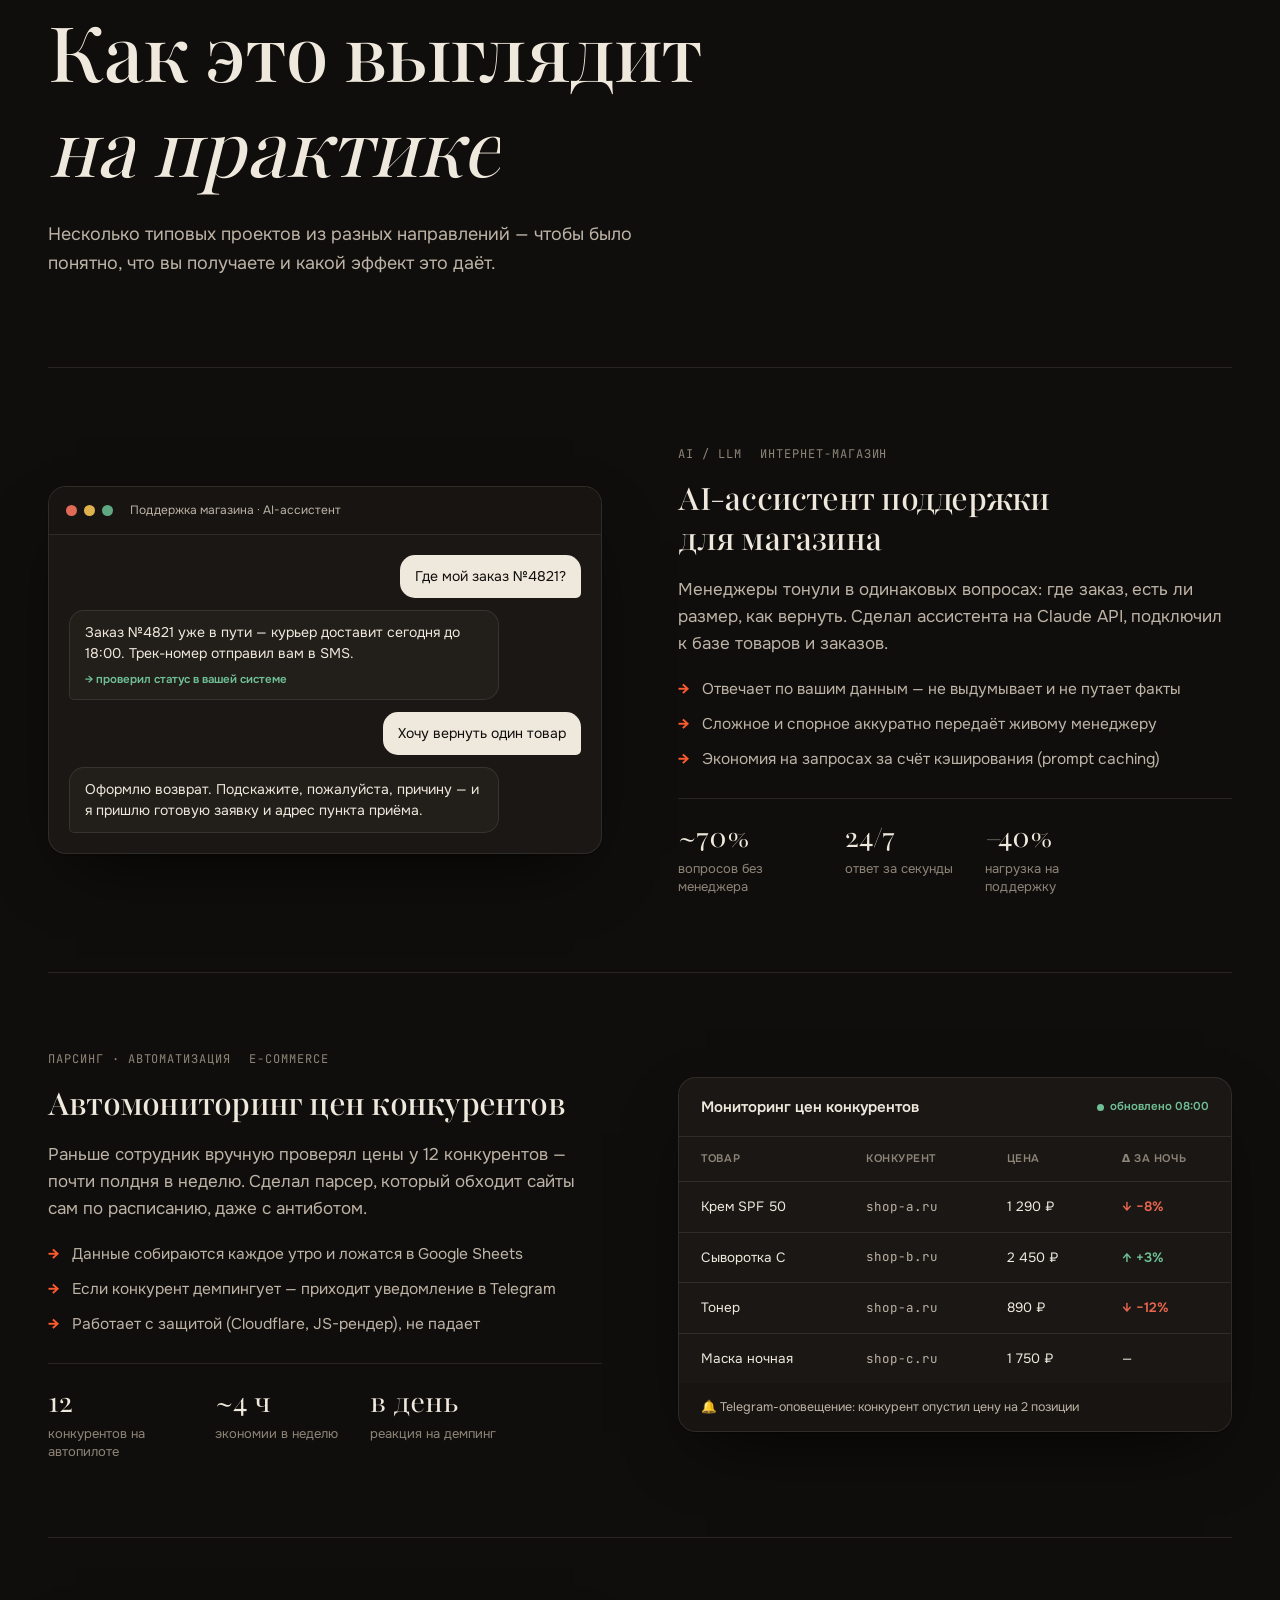
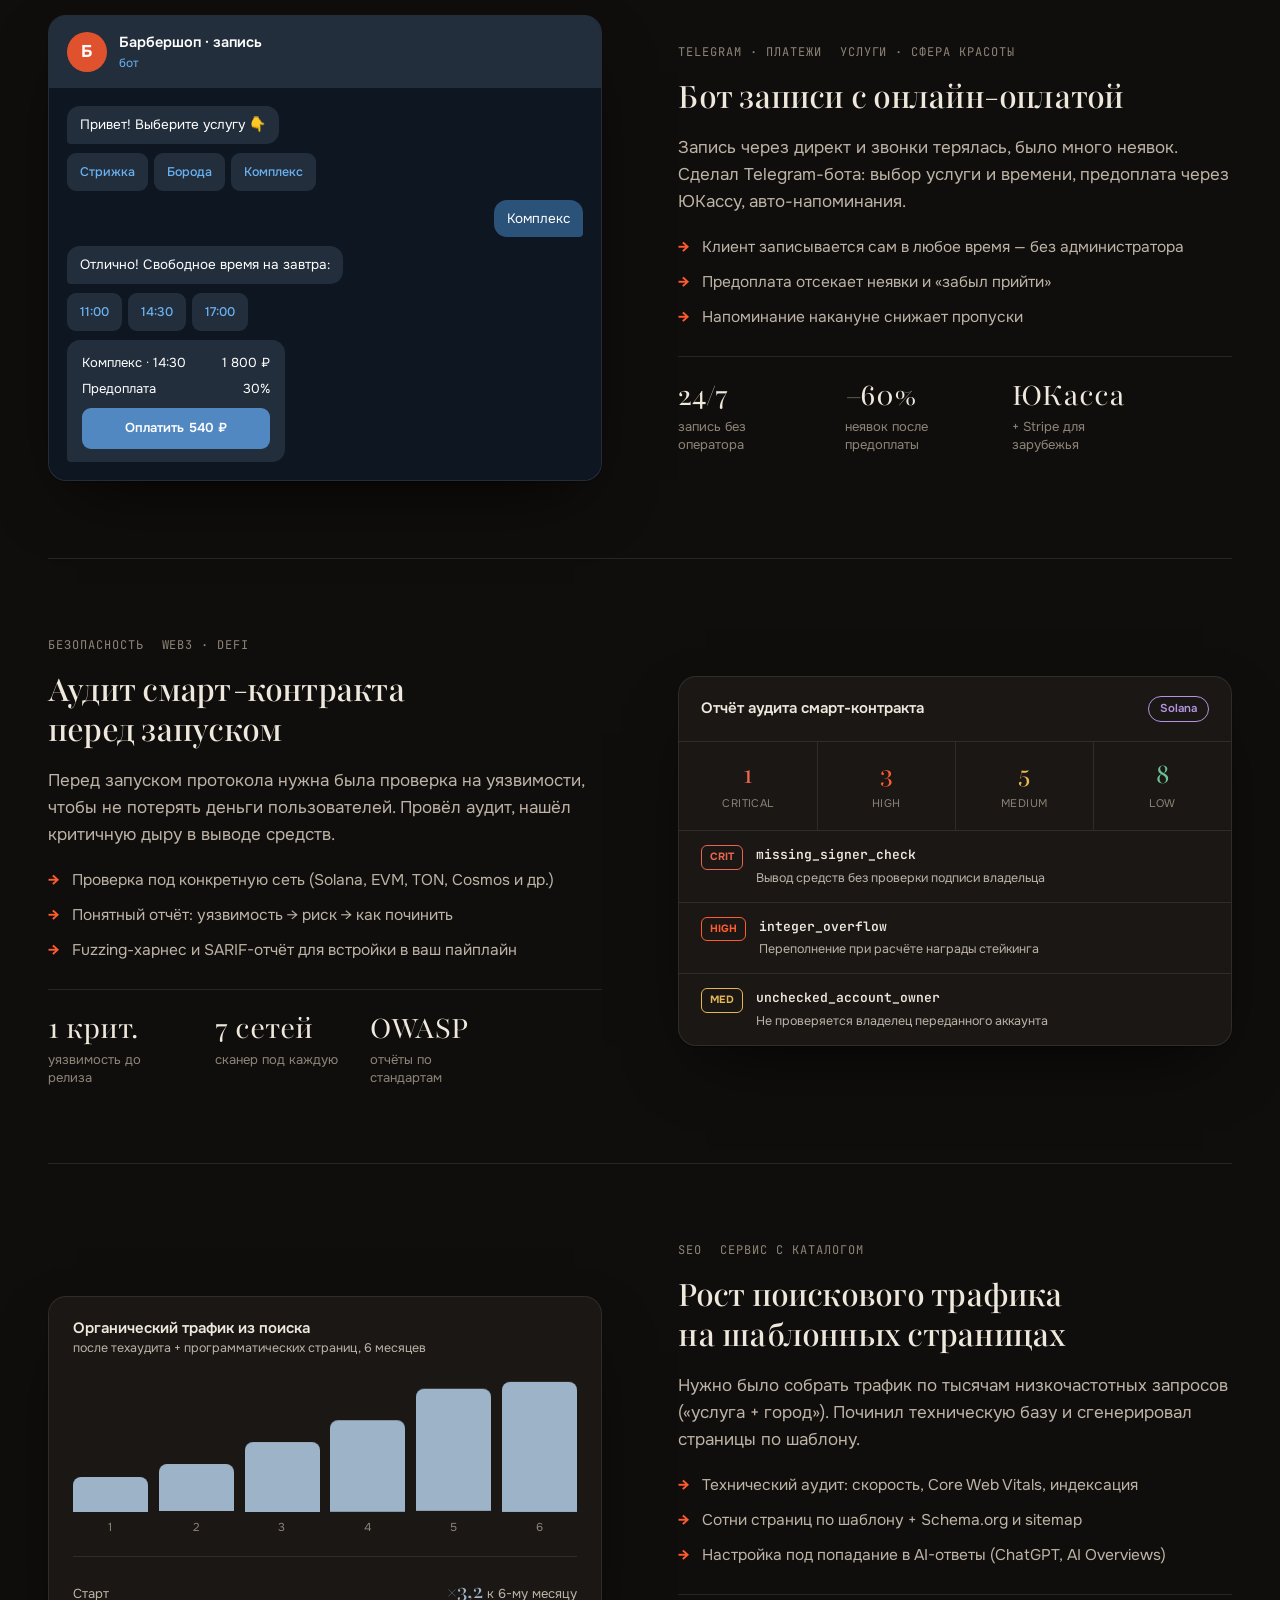
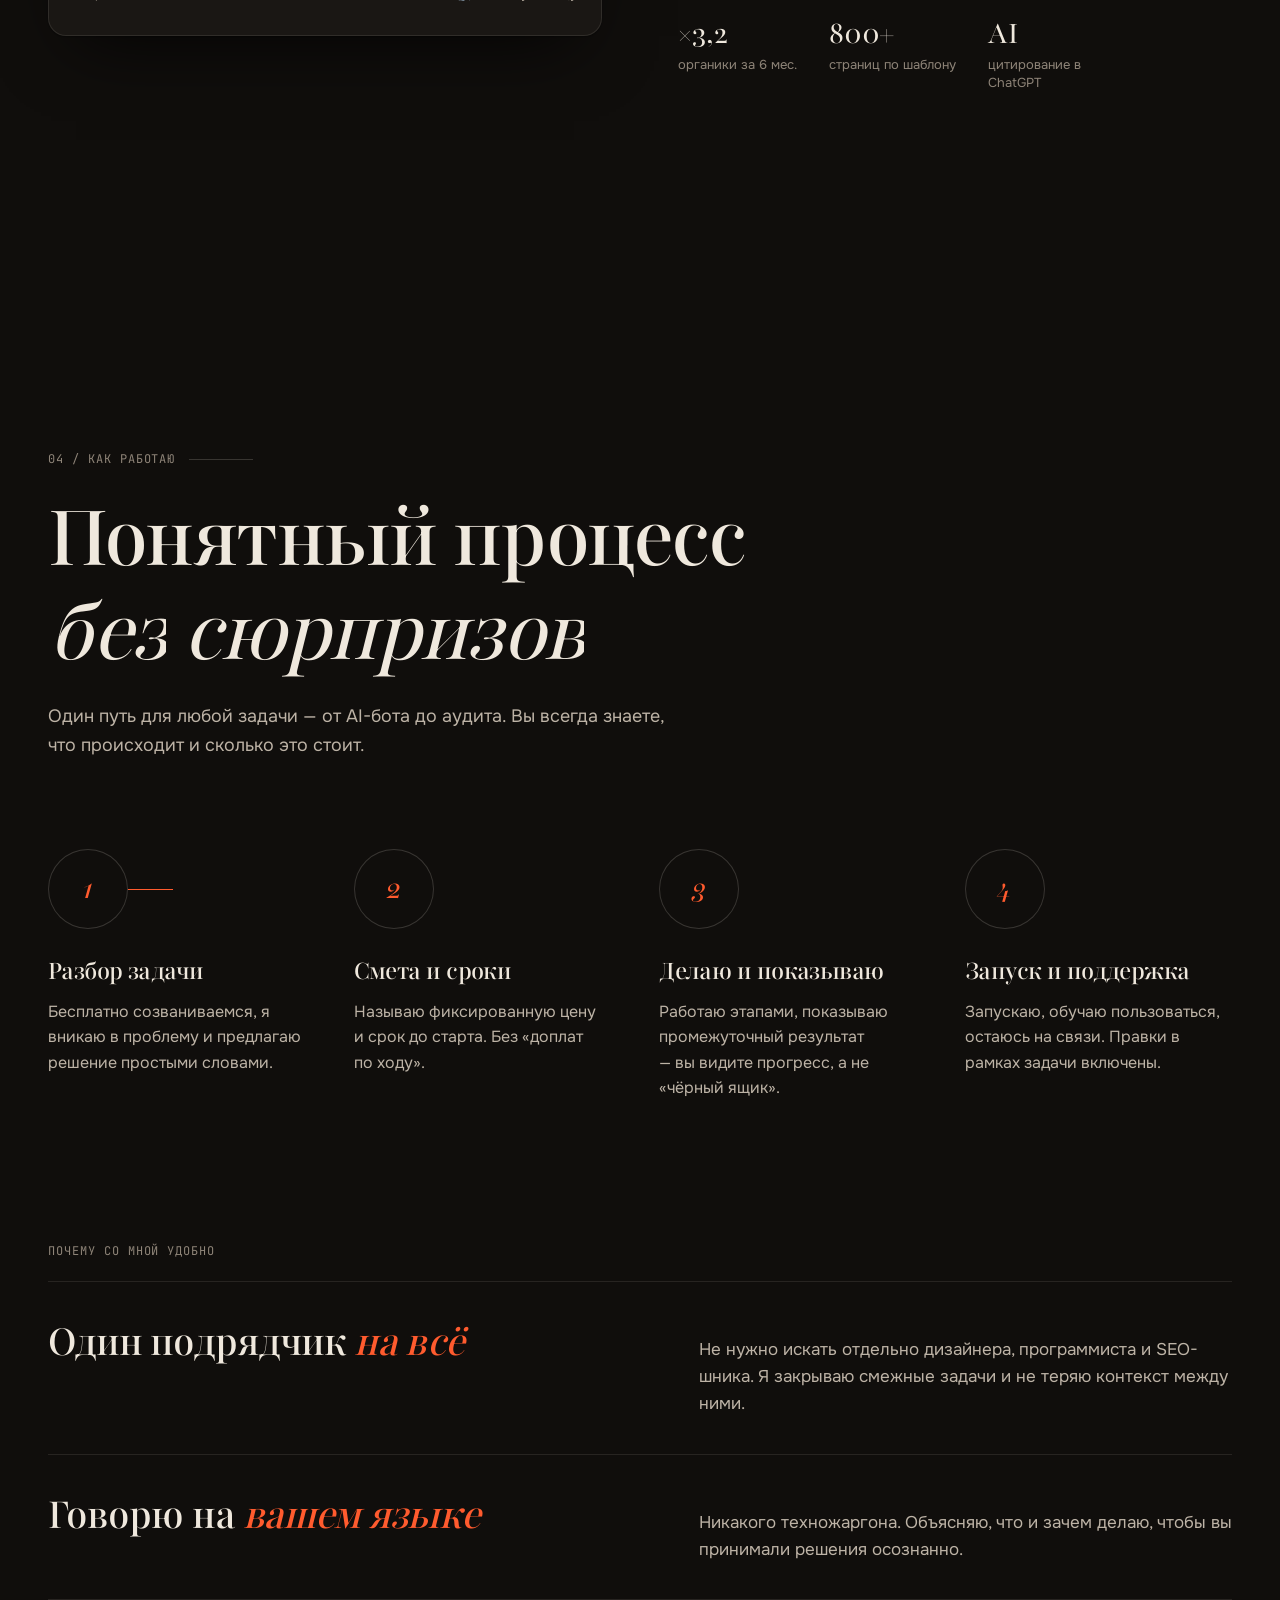
==== commit e82ae3d5: "Усиление после разбора 11.10: первый экран, услуги, лента, финал, кейсы - Первый экран: конкретный з" ====
--- a/index.html
+++ b/index.html
@@ -20,6 +20,7 @@
 <link rel="icon" href="favicon-32.png" sizes="32x32" type="image/png">
 <link rel="apple-touch-icon" href="apple-touch-icon.png">
 <link rel="preload" href="assets/fonts/playfair.woff2" as="font" type="font/woff2" crossorigin>
+<link rel="preload" href="assets/fonts/playfair-italic.woff2" as="font" type="font/woff2" crossorigin>
 <link rel="preload" href="assets/fonts/onest.woff2" as="font" type="font/woff2" crossorigin>
 <link rel="stylesheet" href="assets/css/tokens.css">
 <link rel="stylesheet" href="assets/css/base.css">
@@ -78,18 +79,18 @@
 <section class="hero" id="top" aria-labelledby="hero-h">
   <div class="wrap hero-in">
     <p class="hero-kicker mono" data-reveal><span class="dot" aria-hidden="true"></span>Свободен для новых проектов</p>
-    <h1 class="hero-title" id="hero-h" data-split>Превращаю задачи бизнеса в&nbsp;<em>работающие решения</em></h1>
+    <h1 class="hero-title" id="hero-h" data-split>AI, автоматизация и&nbsp;разработка, которые <em>работают на&nbsp;сайтах клиентов</em></h1>
     <div class="hero-foot">
-      <p class="hero-lead" data-reveal>AI-ассистенты и боты, конструкторы товаров, автоматизация рутины, сайты и&nbsp;сервисы, SEO и безопасность. Беру задачу целиком — от идеи до запуска — и довожу до результата. <strong>Один подрядчик вместо пяти.</strong></p>
+      <p class="hero-lead" data-reveal>AI-ассистенты, конструкторы товаров, автоматизация, сайты и&nbsp;SEO. <strong>Работы можно открыть прямо сейчас: jetronsport.ru, sparks.su, stenarium.ru.</strong></p>
       <div class="hero-cta" data-reveal>
         <a href="#contact" class="btn btn-accent" data-magnet>Обсудить задачу бесплатно <span class="arr" aria-hidden="true">→</span></a>
         <a href="#work" class="btn btn-line">Смотреть работы</a>
       </div>
     </div>
     <dl class="hero-stats" data-reveal>
-      <div><dt data-count="9">9</dt><dd>направлений работы</dd></div>
-      <div><dt>24/7</dt><dd>ответ AI-помощника</dd></div>
-      <div><dt data-count="1">1</dt><dd>подрядчик на всё</dd></div>
+      <div><dt data-count="3">3</dt><dd>сайта клиентов работают на&nbsp;моём коде</dd></div>
+      <div><dt>228&nbsp;592</dt><dd>позиции в подборе AI-ассистента</dd></div>
+      <div><dt>600+</dt><dd>автотестов держат этот подбор</dd></div>
     </dl>
   </div>
   <div class="hero-mark" aria-hidden="true">АБ</div>
@@ -107,7 +108,7 @@
 <section class="manifest" id="about" aria-label="Обо мне">
   <div class="wrap">
     <p class="mono manifest-kicker">Здравствуйте, меня зовут Андрей Брыкун</p>
-    <p class="manifest-text" data-scrub>Я делаю так, чтобы технологии работали на ваш бизнес, а не наоборот. Один человек, который закрывает задачу под ключ: разберётся в проблеме, предложит понятное решение, реализует и&nbsp;запустит.</p>
+    <p class="manifest-text" data-scrub>Беру задачу, на которой бизнес теряет время или заказы, и&nbsp;довожу её до инструмента, который каждый день работает на&nbsp;вашем сайте. Один человек на&nbsp;всём пути: разберусь в&nbsp;проблеме, предложу понятное решение, сделаю и&nbsp;запущу.</p>
     <div class="manifest-cols">
       <p class="manifest-note" data-reveal>Не нужно собирать команду из пяти подрядчиков и переводить между ними — я беру всё на себя. Работаю с AI и автоматизацией, разработкой сайтов и ботов, данными, SEO и безопасностью. Сложное объясняю простыми словами, а цену и сроки называю до старта.</p>
       <ol class="pledges">
@@ -130,9 +131,11 @@
     </div>
   </div>
   <div class="work-pin">
+    <p class="work-count mono" aria-hidden="true"><b>01</b><span class="wc-bar"><i></i></span><span>03</span></p>
     <div class="work-track">
 
       <article class="scene" data-shape="2" aria-labelledby="s1-h">
+        <span class="scene-big" aria-hidden="true">01</span>
         <div class="scene-text">
           <p class="scene-idx mono"><span>01</span>jetronsport.ru · конфигураторы товара</p>
           <h3 id="s1-h" class="scene-title"><a href="cases/jetron/">Jetron — три онлайн-конструктора для&nbsp;магазина спортивной формы</a></h3>
@@ -156,6 +159,7 @@
       </article>
 
       <article class="scene" data-shape="3" aria-labelledby="s2-h">
+        <span class="scene-big" aria-hidden="true">02</span>
         <div class="scene-text">
           <p class="scene-idx mono"><span>02</span>sparks.su · AI-ассистент</p>
           <h3 id="s2-h" class="scene-title"><a href="cases/sparks/">ТД «Спаркс» — ассистент Спарки подбирает оборудование</a></h3>
@@ -176,6 +180,7 @@
       </article>
 
       <article class="scene" data-shape="4" aria-labelledby="s3-h">
+        <span class="scene-big" aria-hidden="true">03</span>
         <div class="scene-text">
           <p class="scene-idx mono"><span>03</span>stenarium.ru · визуализатор</p>
           <h3 id="s3-h" class="scene-title"><a href="cases/stenarium/">Стенариум — примерка стеновых панелей в&nbsp;интерьере</a></h3>
@@ -249,14 +254,14 @@
       <p>Девять направлений — но начать можно с малого и расширяться по мере доверия. Каждое описано простым языком: что это даёт именно вам.</p>
     </div>
     <ol class="svc-list">
-      <li class="svc" data-reveal><span class="svc-n mono">01</span><h3 class="svc-t">AI-ассистенты и чат-боты <span class="svc-hit">Хит</span></h3><div class="svc-b"><p>Умный помощник, который отвечает клиентам и сотрудникам 24/7 на основе ваших данных и документов. Знает ваш продукт, не выдумывает, а сложное и спорное передаёт живому человеку.</p><ul class="tags"><li>чат-бот для бизнеса</li><li>поиск по документам (RAG)</li><li>встройка в ваш продукт</li><li>MCP-серверы</li></ul></div></li>
-      <li class="svc" data-reveal><span class="svc-n mono">02</span><h3 class="svc-t">Автоматизация рутины</h3><div class="svc-b"><p>Связываю ваши сервисы так, чтобы рутина делалась сама: заявки, выгрузки, уведомления, отчёты. Дешевле и гибче готовых Zapier и Make.</p><ul class="tags"><li>n8n-сценарии</li><li>Google Sheets</li><li>вебхуки</li><li>транскрипция аудио</li></ul></div></li>
-      <li class="svc" data-reveal><span class="svc-n mono">03</span><h3 class="svc-t">Парсинг и сбор данных</h3><div class="svc-b"><p>Соберу данные с любых сайтов — даже с защитой — и сложу в удобный Excel или таблицу. Автоматически мониторю цены конкурентов.</p><ul class="tags"><li>сложные парсеры</li><li>мониторинг цен</li><li>Telegram</li></ul></div></li>
-      <li class="svc" data-reveal><span class="svc-n mono">04</span><h3 class="svc-t">Telegram-боты и платежи</h3><div class="svc-b"><p>Боты, которые записывают, принимают оплату и постят контент. Подключаю онлайн-оплату (ЮКасса, Stripe) к боту или сайту.</p><ul class="tags"><li>бот записи</li><li>приём оплаты</li><li>AI внутри</li></ul></div></li>
-      <li class="svc" data-reveal><span class="svc-n mono">05</span><h3 class="svc-t">Сайты и веб-сервисы</h3><div class="svc-b"><p>От лендинга до дашборда, конструктора товара и личного кабинета. Современно, быстро, адаптивно под телефон. Делаю и дизайн, и код, и запуск.</p><ul class="tags"><li>лендинги</li><li>конфигураторы</li><li>WordPress · Tilda</li><li>деплой · CI/CD</li></ul></div></li>
-      <li class="svc" data-reveal><span class="svc-n mono">06</span><h3 class="svc-t">SEO и видимость</h3><div class="svc-b"><p>Делаю так, чтобы вас находили — в Google, Яндексе и даже в ChatGPT. Техаудит, контент, разметка, сотни страниц по шаблону.</p><ul class="tags"><li>SEO-аудит</li><li>AI-видимость</li><li>программатический SEO</li></ul></div></li>
-      <li class="svc" data-reveal><span class="svc-n mono">07</span><h3 class="svc-t">Дизайн и брендинг</h3><div class="svc-b"><p>UX/UI сайтов и приложений, логотип, брендбук, баннеры, презентации. Не «красиво ради красоты», а понятно и под результат.</p><ul class="tags"><li>UI/UX</li><li>логотип</li><li>баннеры</li></ul></div></li>
-      <li class="svc" data-reveal><span class="svc-n mono">08</span><h3 class="svc-t">Безопасность и аудит</h3><div class="svc-b"><p>Проверяю код и смарт-контракты на уязвимости до того, как их найдут злоумышленники. Понятный отчёт и конкретные исправления.</p><ul class="tags"><li>смарт-контракты · 7 сетей</li><li>аудит кода</li><li>OWASP</li></ul></div></li>
+      <li class="svc" data-reveal data-preview="assets/img/jetron-form-800.webp"><span class="svc-n mono">01</span><h3 class="svc-t">Сайты и конструкторы товаров</h3><div class="svc-b"><p>От лендинга до конструктора товара и личного кабинета. Покупатель сам собирает изделие и видит цену, заказ приходит с готовым макетом. Делаю и дизайн, и код, и запуск.</p><ul class="tags"><li>конструкторы товаров</li><li>лендинги</li><li>WordPress · Tilda</li><li>запуск и хостинг</li></ul><a class="svc-ex" href="cases/jetron/">Пример: конструкторы Jetron <span aria-hidden="true">→</span></a></div></li>
+      <li class="svc" data-reveal data-preview="assets/img/sparks-site-800.webp"><span class="svc-n mono">02</span><h3 class="svc-t">AI-ассистенты и чат-боты</h3><div class="svc-b"><p>Умный помощник, который отвечает клиентам и сотрудникам 24/7 на основе ваших данных и документов. Знает ваш продукт, не выдумывает, а сложное и спорное передаёт живому человеку.</p><ul class="tags"><li>чат-бот для бизнеса</li><li>ответы по вашим документам</li><li>встройка в ваш сайт</li><li>передача заявки в CRM</li></ul><a class="svc-ex" href="cases/sparks/">Пример: ассистент Спарки <span aria-hidden="true">→</span></a></div></li>
+      <li class="svc" data-reveal data-preview="assets/img/stenarium-800.webp"><span class="svc-n mono">03</span><h3 class="svc-t">Визуализаторы и примерка</h3><div class="svc-b"><p>Покупатель видит товар в своём интерьере до покупки и отправляет готовую примерку менеджеру. Меньше вопросов «а как это будет выглядеть».</p><ul class="tags"><li>примерка в интерьере</li><li>каталог в примерке</li><li>заявка с картинкой</li></ul><a class="svc-ex" href="cases/stenarium/">Пример: визуализатор Стенариум <span aria-hidden="true">→</span></a></div></li>
+      <li class="svc" data-reveal><span class="svc-n mono">04</span><h3 class="svc-t">Автоматизация рутины</h3><div class="svc-b"><p>Связываю ваши сервисы так, чтобы рутина делалась сама: заявки, выгрузки, уведомления, отчёты. Дешевле и гибче готовых Zapier и Make.</p><ul class="tags"><li>сценарии n8n</li><li>Google Таблицы</li><li>связка сервисов</li><li>расшифровка аудио</li></ul></div></li>
+      <li class="svc" data-reveal><span class="svc-n mono">05</span><h3 class="svc-t">Telegram-боты и платежи</h3><div class="svc-b"><p>Боты, которые записывают, принимают оплату и постят контент. Подключаю онлайн-оплату (ЮКасса, Stripe) к боту или сайту.</p><ul class="tags"><li>бот записи</li><li>приём оплаты</li><li>AI внутри</li></ul></div></li>
+      <li class="svc" data-reveal><span class="svc-n mono">06</span><h3 class="svc-t">Сбор данных и мониторинг цен</h3><div class="svc-b"><p>Собираю данные с открытых сайтов и каталогов по расписанию и складываю в удобный Excel или таблицу. Слежу за ценами конкурентов и присылаю изменения в Telegram.</p><ul class="tags"><li>сбор каталогов</li><li>мониторинг цен</li><li>оповещения в Telegram</li></ul></div></li>
+      <li class="svc" data-reveal><span class="svc-n mono">07</span><h3 class="svc-t">SEO и видимость</h3><div class="svc-b"><p>Делаю так, чтобы вас находили в Яндексе, Google и в ответах нейросетей. Технический аудит, контент, разметка, страницы под поисковые запросы.</p><ul class="tags"><li>SEO-аудит</li><li>ответы нейросетей</li><li>страницы под запросы</li></ul></div></li>
+      <li class="svc" data-reveal><span class="svc-n mono">08</span><h3 class="svc-t">Дизайн и безопасность</h3><div class="svc-b"><p>Интерфейсы сайтов, логотип, баннеры и презентации: понятно и под результат, а не «красиво ради красоты». Проверяю код и смарт-контракты на уязвимости до запуска и даю отчёт с исправлениями.</p><ul class="tags"><li>UI/UX</li><li>логотип · баннеры</li><li>аудит кода</li><li>смарт-контракты</li></ul></div></li>
       <li class="svc" data-reveal><span class="svc-n mono">09</span><h3 class="svc-t">Документы, контент, аналитика</h3><div class="svc-b"><p>Презентации, КП, Excel с формулами, рассылки, продающие тексты. Плюс финмодели, разбор договоров и контент-стратегия.</p><ul class="tags"><li>PPTX · PDF · Excel</li><li>email-рассылки</li><li>финмодели</li></ul></div></li>
     </ol>
   </div>
@@ -439,37 +444,11 @@
   </div>
 </section>
 
-<!-- ════════ 05 / ПРИНЦИПЫ ════════ -->
-<section class="principles" id="principles" aria-labelledby="pr-h">
-  <div class="wrap">
-    <div class="sec-head">
-      <span class="mono">05 / Принципы</span>
-      <h2 id="pr-h" data-split>Как я <em>работаю</em></h2>
-      <p>Четыре правила, по которым я веду каждый проект — от первого звонка до поддержки после запуска.</p>
-    </div>
-    <div class="tcar" id="tcar" aria-roledescription="карусель" aria-label="Принципы работы">
-      <div class="tview">
-        <div class="ttrack" id="ttrack">
-          <figure class="tslide"><span class="mono">Принцип 01 · один подрядчик на всё</span><blockquote>Беру задачу целиком — от идеи до запуска. Вам не нужно собирать команду из пяти подрядчиков и переводить между ними: смежные задачи я закрываю сам и не теряю контекст между ними.</blockquote></figure>
-          <figure class="tslide"><span class="mono">Принцип 02 · прозрачная смета</span><blockquote>Цену и срок называю до старта — фиксированной сметой. По ходу работы не появляется внезапных доплат: вы заранее знаете, сколько это стоит и когда будет готово.</blockquote></figure>
-          <figure class="tslide"><span class="mono">Принцип 03 · без техножаргона</span><blockquote>Объясняю простым языком и показываю работу этапами. Вы видите промежуточный результат, а не «чёрный ящик», и принимаете решения по сути задачи, а не по терминам.</blockquote></figure>
-          <figure class="tslide"><span class="mono">Принцип 04 · довожу до результата</span><blockquote>После запуска не исчезаю. Обучаю пользоваться, остаюсь на связи, а правки и поддержка в рамках задачи уже включены — довожу до результата, а не сдаю «как есть».</blockquote></figure>
-        </div>
-      </div>
-      <div class="tctrl">
-        <button class="tarrow" id="tprev" type="button" aria-label="Предыдущий принцип"><svg viewBox="0 0 24 24" aria-hidden="true"><path d="M15 18l-6-6 6-6"/></svg></button>
-        <div class="tdots" id="tdots"></div>
-        <button class="tarrow" id="tnext" type="button" aria-label="Следующий принцип"><svg viewBox="0 0 24 24" aria-hidden="true"><path d="M9 18l6-6-6-6"/></svg></button>
-      </div>
-    </div>
-  </div>
-</section>
-
-<!-- ════════ 06 / ВОПРОСЫ ════════ -->
+<!-- ════════ 05 / ВОПРОСЫ ════════ -->
 <section class="faq-sec" id="faq" aria-labelledby="faq-h">
   <div class="wrap faq-grid">
     <div class="sec-head">
-      <span class="mono">06 / Частые вопросы</span>
+      <span class="mono">05 / Частые вопросы</span>
       <h2 id="faq-h" data-split>Отвечаю <em>на главное</em></h2>
     </div>
     <div class="faq">
--- a/assets/css/base.css
+++ b/assets/css/base.css
@@ -154,7 +154,11 @@
 }
 @media (max-width:420px){
   .logo-name{display:none}
-  .nav .btn{padding:10px 16px}
+  .nav .btn{padding:10px 16px;white-space:nowrap}
+}
+@media (max-width:360px){
+  .nav .btn{padding:10px 12px;font-size:13px}
+  .nav-tools{gap:6px}
   .nav-tools{gap:8px}
 }
 @media (prefers-reduced-motion:reduce){
--- a/assets/css/home.css
+++ b/assets/css/home.css
@@ -13,7 +13,7 @@
 .hero-in{position:relative;z-index:2;width:100%;display:grid;grid-template-columns:minmax(0,1fr) auto;
   grid-template-areas:"kick kick" "title title" "foot stats";gap:clamp(24px,3.4vw,44px) 48px;align-items:end}
 .hero-kicker{grid-area:kick;display:flex;align-items:center;gap:12px}
-.hero-title{grid-area:title;font-size:clamp(48px,min(7.8vw,13.5vh),150px);line-height:.92;letter-spacing:-.035em;max-width:13ch}
+.hero-title{grid-area:title;font-size:clamp(42px,min(5.8vw,9.6vh),118px);line-height:.95;letter-spacing:-.03em;max-width:17ch}
 .hero-foot{grid-area:foot;display:grid;gap:28px;max-width:600px}
 .hero-lead{color:var(--fg-2);font-size:clamp(17px,1.3vw,19px)}
 .hero-lead strong{color:var(--fg);font-weight:600}
@@ -55,6 +55,10 @@
 .work-track{max-width:var(--wrap);margin-inline:auto;padding-inline:var(--gut);display:grid;gap:clamp(88px,12vw,160px)}
 .scene{display:grid;grid-template-columns:minmax(0,5fr) minmax(0,6fr);gap:clamp(32px,5vw,80px);align-items:center}
 .scene-end{display:none}
+.scene{position:relative}
+.scene-text{position:relative;z-index:1}
+.scene-big{display:none}
+.work-count{display:none}
 .scene-idx{display:flex;align-items:center;gap:14px}
 .scene-idx span{color:var(--accent);font-weight:600}
 .scene-title{font-size:clamp(34px,4vw,64px);line-height:1.02;margin:18px 0 20px}
@@ -65,7 +69,7 @@
 .scene-metrics dt{font-family:var(--f-display);font-size:clamp(34px,3.4vw,54px);line-height:1;font-variant-numeric:lining-nums}
 .scene-metrics dd{font-size:13px;color:var(--fg-3);margin-top:8px;max-width:20ch;line-height:1.35}
 .scene-acts{display:flex;flex-wrap:wrap;align-items:center;gap:10px}
-.scene-media{position:relative}
+.scene-media{position:relative;z-index:1}
 .shot-main{z-index:2}
 .shot-sub{position:absolute;z-index:3;width:22%;right:-2%;bottom:-9%;border-radius:20px}
 .scene-media--portrait{min-height:clamp(420px,46vw,640px);display:flex;align-items:center;justify-content:flex-end}
@@ -74,6 +78,16 @@
 
 /* Горизонтальная лента — только когда JS включил закрепление (десктоп, без reduced-motion). */
 @media (min-width:1024px){
+  /* огромный контурный номер сцены за текстом; JS сдвигает его медленнее ленты */
+  .has-pin .scene-big{display:block;position:absolute;left:clamp(16px,3vw,56px);bottom:4%;z-index:0;pointer-events:none;user-select:none;
+    font-family:var(--f-display);font-style:italic;font-size:clamp(220px,min(30vw,58vh),520px);line-height:.8;letter-spacing:-.05em;
+    color:transparent;-webkit-text-stroke:1px var(--line-2)}
+  .has-pin .work-pin{position:relative}
+  .has-pin .work-count{display:flex;position:absolute;left:clamp(96px,8vw,140px);bottom:26px;z-index:3;align-items:center;gap:14px;
+    font-size:12px;letter-spacing:.12em;color:var(--fg-3)}
+  .work-count b{color:var(--fg);font-weight:600}
+  .wc-bar{display:block;width:140px;height:1px;background:var(--line-2);overflow:hidden}
+  .wc-bar i{display:block;height:100%;background:var(--accent);transform:scaleX(0);transform-origin:0 50%}
   /* края ленты гаснут: текст сцены, остановленной на полпути, не режется по живому (ревью UI 10.10) */
   .has-pin .work-pin{height:100svh;overflow:hidden;
     -webkit-mask-image:linear-gradient(90deg,transparent 0,#000 72px,#000 calc(100% - 72px),transparent 100%);
@@ -120,8 +134,13 @@
 .svc-n{padding-top:.95em}
 .svc-t{font-size:clamp(28px,3.4vw,52px);line-height:1.02;transition:transform .6s var(--e-out),color var(--t-ui) var(--e-out)}
 .svc:hover .svc-t{transform:translateX(14px);color:var(--accent)}
-.svc-hit{display:inline-block;vertical-align:.9em;margin-left:10px;font:600 11px/1 var(--f-mono);letter-spacing:.08em;text-transform:uppercase;
-  color:var(--on-accent);background:var(--accent);padding:5px 9px;border-radius:100px}
+.svc-ex{display:inline-flex;align-items:center;gap:8px;min-height:44px;margin-top:10px;font:500 13px/1 var(--f-mono);letter-spacing:.03em;color:var(--accent)}
+.svc-ex span{transition:transform var(--t-ui) var(--e-out)}
+.svc-ex:hover span{transform:translateX(5px)}
+/* превью работы у курсора: только мышь, только без reduced-motion (включает home.js) */
+.svc-pv{position:fixed;left:0;top:0;z-index:5;width:min(30vw,440px);aspect-ratio:16/10;border-radius:18px;overflow:hidden;pointer-events:none;
+  opacity:0;visibility:hidden;box-shadow:0 30px 80px -20px rgba(0,0,0,.6),0 0 0 1px var(--line-2);background:var(--bg-3)}
+.svc-pv img{width:100%;height:100%;object-fit:cover;object-position:top center}
 .svc-b p{color:var(--fg-2);font-size:16px}
 .tags{display:flex;flex-wrap:wrap;gap:8px;margin-top:16px}
 .tags li{font-size:12.5px;color:var(--fg-3);border:1px solid var(--line);border-radius:100px;padding:4px 12px}
@@ -212,24 +231,7 @@
 .why-list strong em{color:var(--accent)}
 .why-list span{color:var(--fg-2)}
 
-/* ════════ 05 / принципы ════════ */
-.tcar{max-width:1120px}
-.tview{overflow:hidden}
-.ttrack{display:flex;transition:transform .9s var(--e-io)}
-.tslide{flex:0 0 100%;padding-right:2px}
-.tslide blockquote{margin-top:22px;font-family:var(--f-display);font-style:italic;font-size:clamp(28px,3.6vw,56px);line-height:1.12;letter-spacing:-.015em;text-wrap:pretty}
-.tctrl{display:flex;align-items:center;gap:14px;margin-top:44px}
-.tarrow{width:52px;height:52px;border-radius:50%;border:1px solid var(--line-2);display:grid;place-items:center;
-  transition:border-color var(--t-ui) var(--e-out),transform 300ms var(--e-out)}
-.tarrow:hover{border-color:var(--fg)}
-.tarrow:active{transform:scale(.94)}
-.tarrow svg{width:20px;height:20px;fill:none;stroke:currentColor;stroke-width:1.8;stroke-linecap:round;stroke-linejoin:round}
-.tdots{display:flex;gap:6px}
-.tdot{position:relative;width:44px;height:44px}
-.tdot::before{content:"";position:absolute;left:9px;right:9px;top:50%;height:2px;background:var(--line-2);transition:background-color var(--t-ui) var(--e-out)}
-.tdot.on::before{background:var(--accent)}
-
-/* ════════ 06 / вопросы ════════ */
+/* ════════ 05 / вопросы ════════ */
 .faq-grid{display:grid;grid-template-columns:minmax(0,5fr) minmax(0,7fr);gap:32px clamp(32px,6vw,96px);align-items:start}
 .faq-grid .sec-head h2{font-size:clamp(44px,5.6vw,92px)}
 .faq{border-bottom:1px solid var(--line)}
@@ -246,17 +248,31 @@
 .faq details[open] .ans{animation:ans-in .45s var(--e-out)}
 @keyframes ans-in{from{opacity:0;transform:translateY(-6px)}}
 
-/* ════════ финал ════════ */
-.contact{padding-top:clamp(64px,8vw,120px);overflow:clip}
+/* Акцент дозирован: курсив в заголовках разделов — цветом текста; оранжевый у кнопок,
+   первого экрана, ленты работ и финала. Иначе он везде и перестаёт что-либо выделять. */
+.sec-head h2 em{color:inherit}
+.work .sec-head h2 em{color:var(--accent)}
+
+/* ════════ финал: сцена, залитая акцентом; при подходе раскрывается из карточки (home.js) ════════ */
+.contact{--ink:var(--on-accent);padding-block:clamp(72px,9vw,140px);overflow:clip;background:var(--accent);color:var(--ink);
+  clip-path:inset(0 round 0)}
 .contact-ticker{overflow:hidden;margin-bottom:clamp(48px,6vw,88px)}
 .contact-track{display:flex;width:max-content}
-.contact-track span{font-family:var(--f-display);font-style:italic;font-size:clamp(72px,13vw,220px);line-height:1;padding-right:.35em;white-space:nowrap;color:var(--accent)}
-.contact-track span:nth-child(even){color:transparent;-webkit-text-stroke:1.5px var(--accent)}
+.contact-track span{font-family:var(--f-display);font-style:italic;font-size:clamp(72px,13vw,220px);line-height:1;padding-right:.35em;white-space:nowrap;color:var(--ink)}
+.contact-track span:nth-child(even){color:transparent;-webkit-text-stroke:1.5px var(--ink)}
 .contact-in{display:grid;gap:24px;justify-items:start}
-.contact-in .mono{display:flex;align-items:center;gap:12px}
-.contact-in h2{font-size:clamp(40px,5.6vw,92px);max-width:16ch}
-.contact-lead{color:var(--fg-2);max-width:560px;font-size:18px}
+.contact-in .mono{display:flex;align-items:center;gap:12px;color:var(--ink);opacity:.8}
+.contact-in .dot,.contact-in .dot::after{background:var(--ink)}
+.contact-in h2{font-size:clamp(44px,6.4vw,112px);max-width:15ch;color:var(--ink)}
+.contact-in h2 em{color:var(--ink)}
+.contact-lead{color:var(--ink);opacity:.82;max-width:560px;font-size:18px}
 .contact-acts{display:flex;flex-wrap:wrap;gap:12px;margin-top:12px}
+.contact .btn-accent{background:var(--ink);color:var(--accent)}
+.contact .btn-accent:hover{background:var(--bg)}
+.contact .btn-line{border-color:color-mix(in srgb,var(--ink) 38%,transparent);color:var(--ink)}
+.contact .btn-line:hover{background:var(--ink);border-color:var(--ink);color:var(--accent)}
+.contact :focus-visible{outline-color:var(--ink)}
+.contact + .foot,.home .foot{border-top:0}
 .btn-xl{min-height:64px;padding:18px 34px;font-size:17px}
 
 /* ════════ узкие экраны ════════ */
@@ -282,7 +298,7 @@
 }
 @media (max-width:560px){
   .hero{padding-top:112px}
-  .hero-stats{gap:20px}
+  .hero-stats{gap:20px 24px;flex-wrap:wrap}
   .pledges{grid-template-columns:1fr}
   .proc-steps{grid-template-columns:1fr}
   .tbl th,.tbl td{padding-inline:12px}
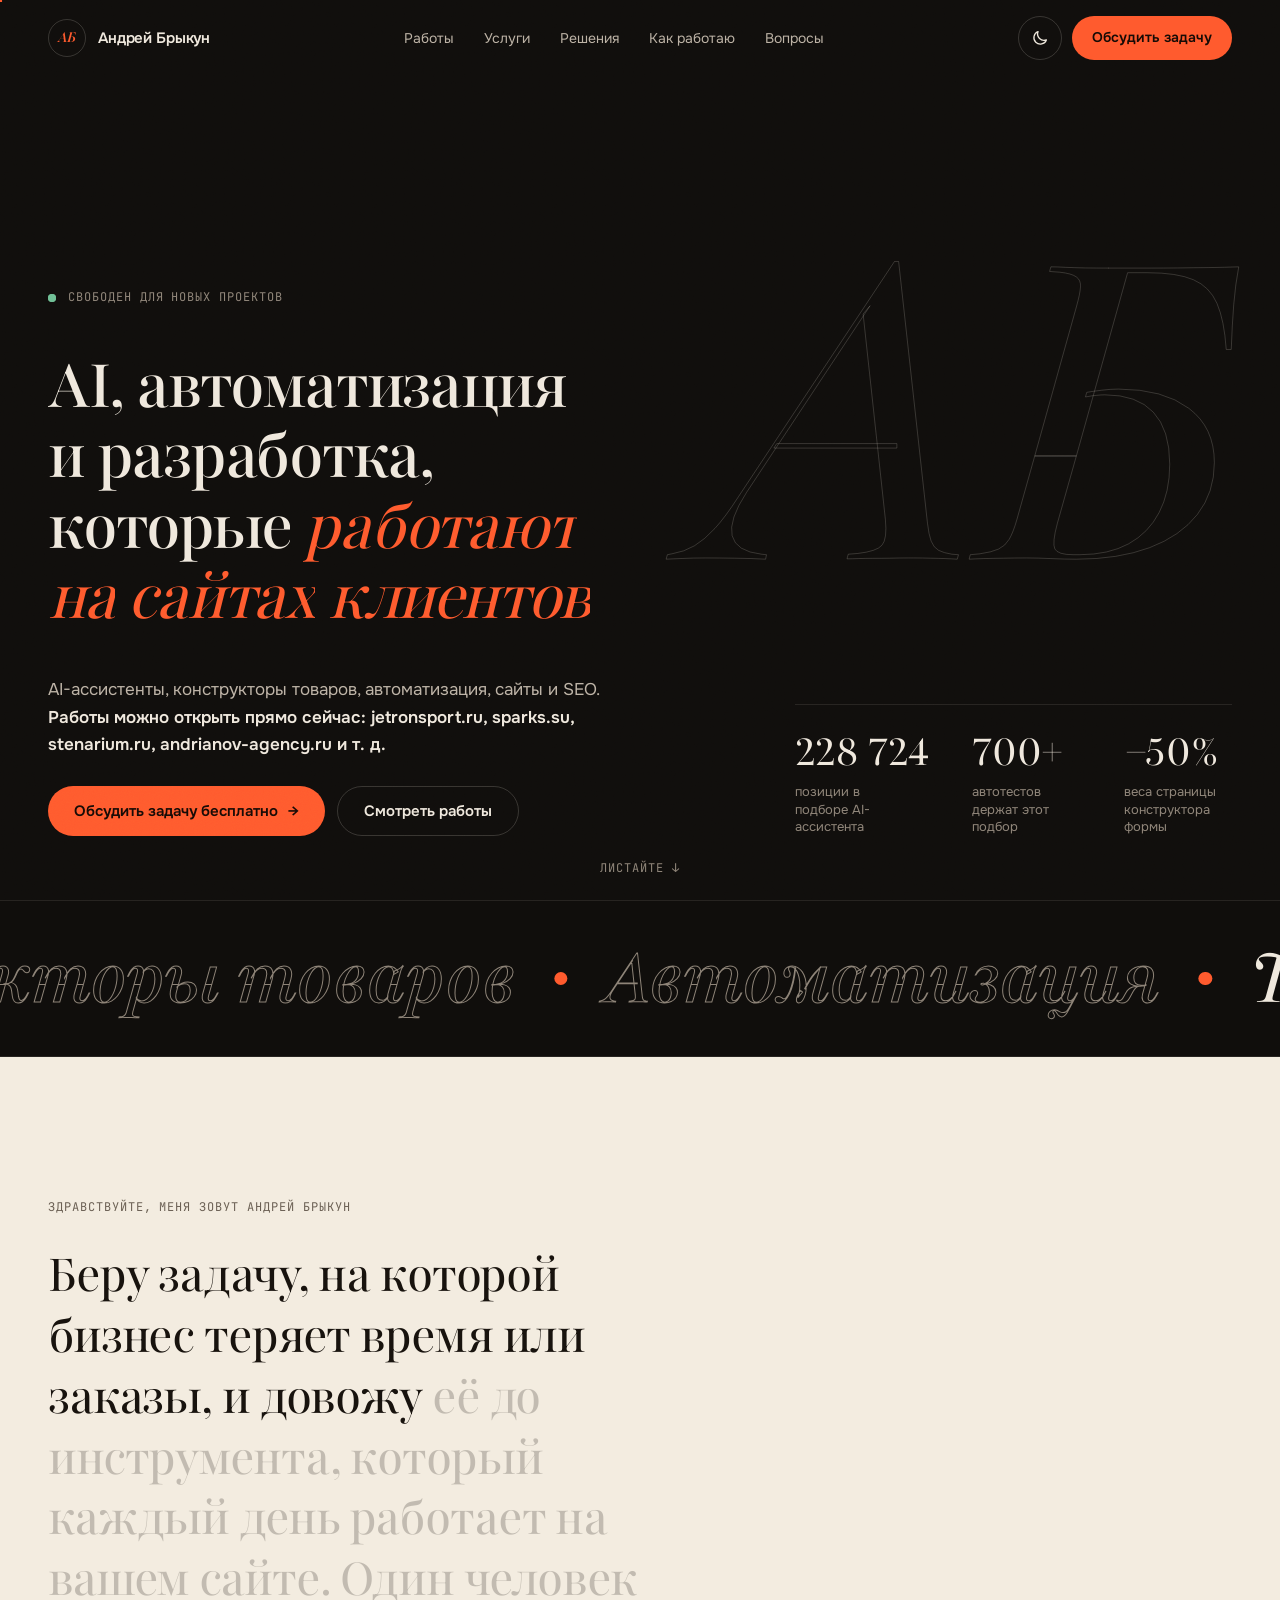
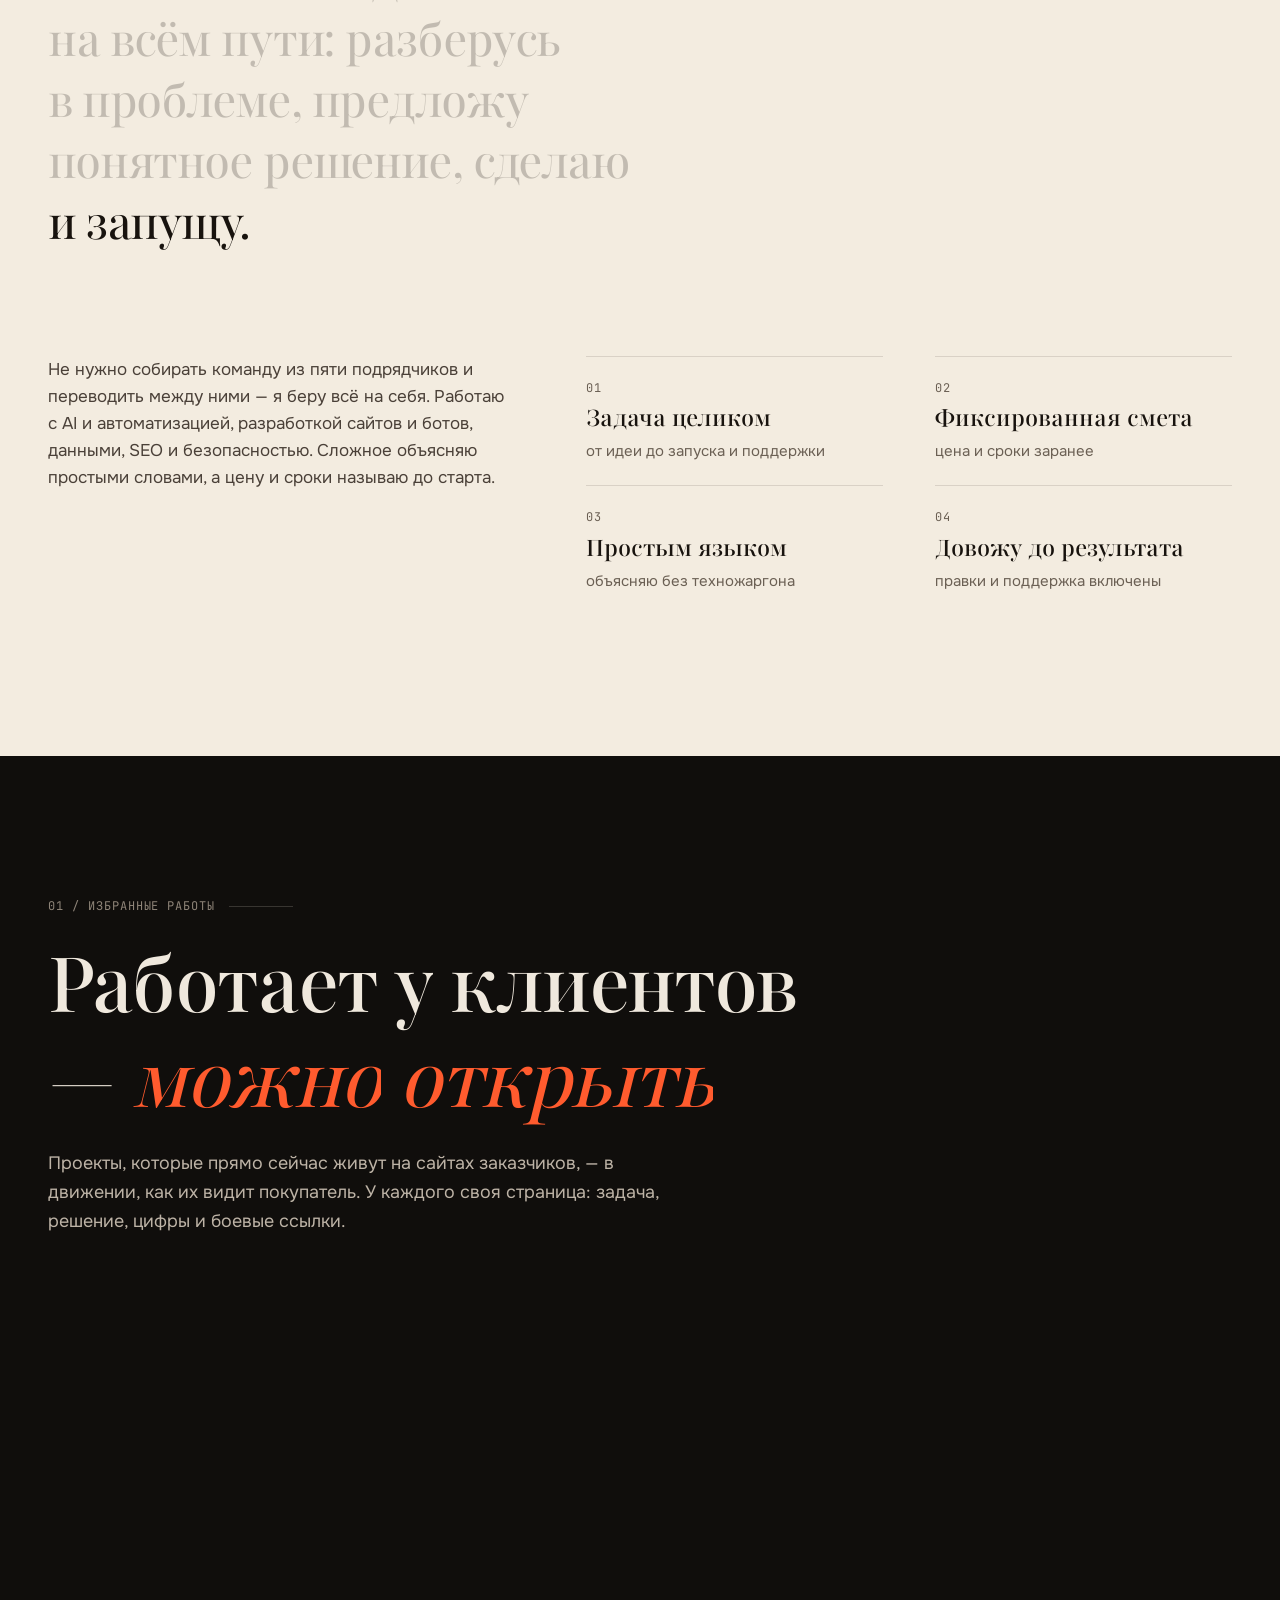
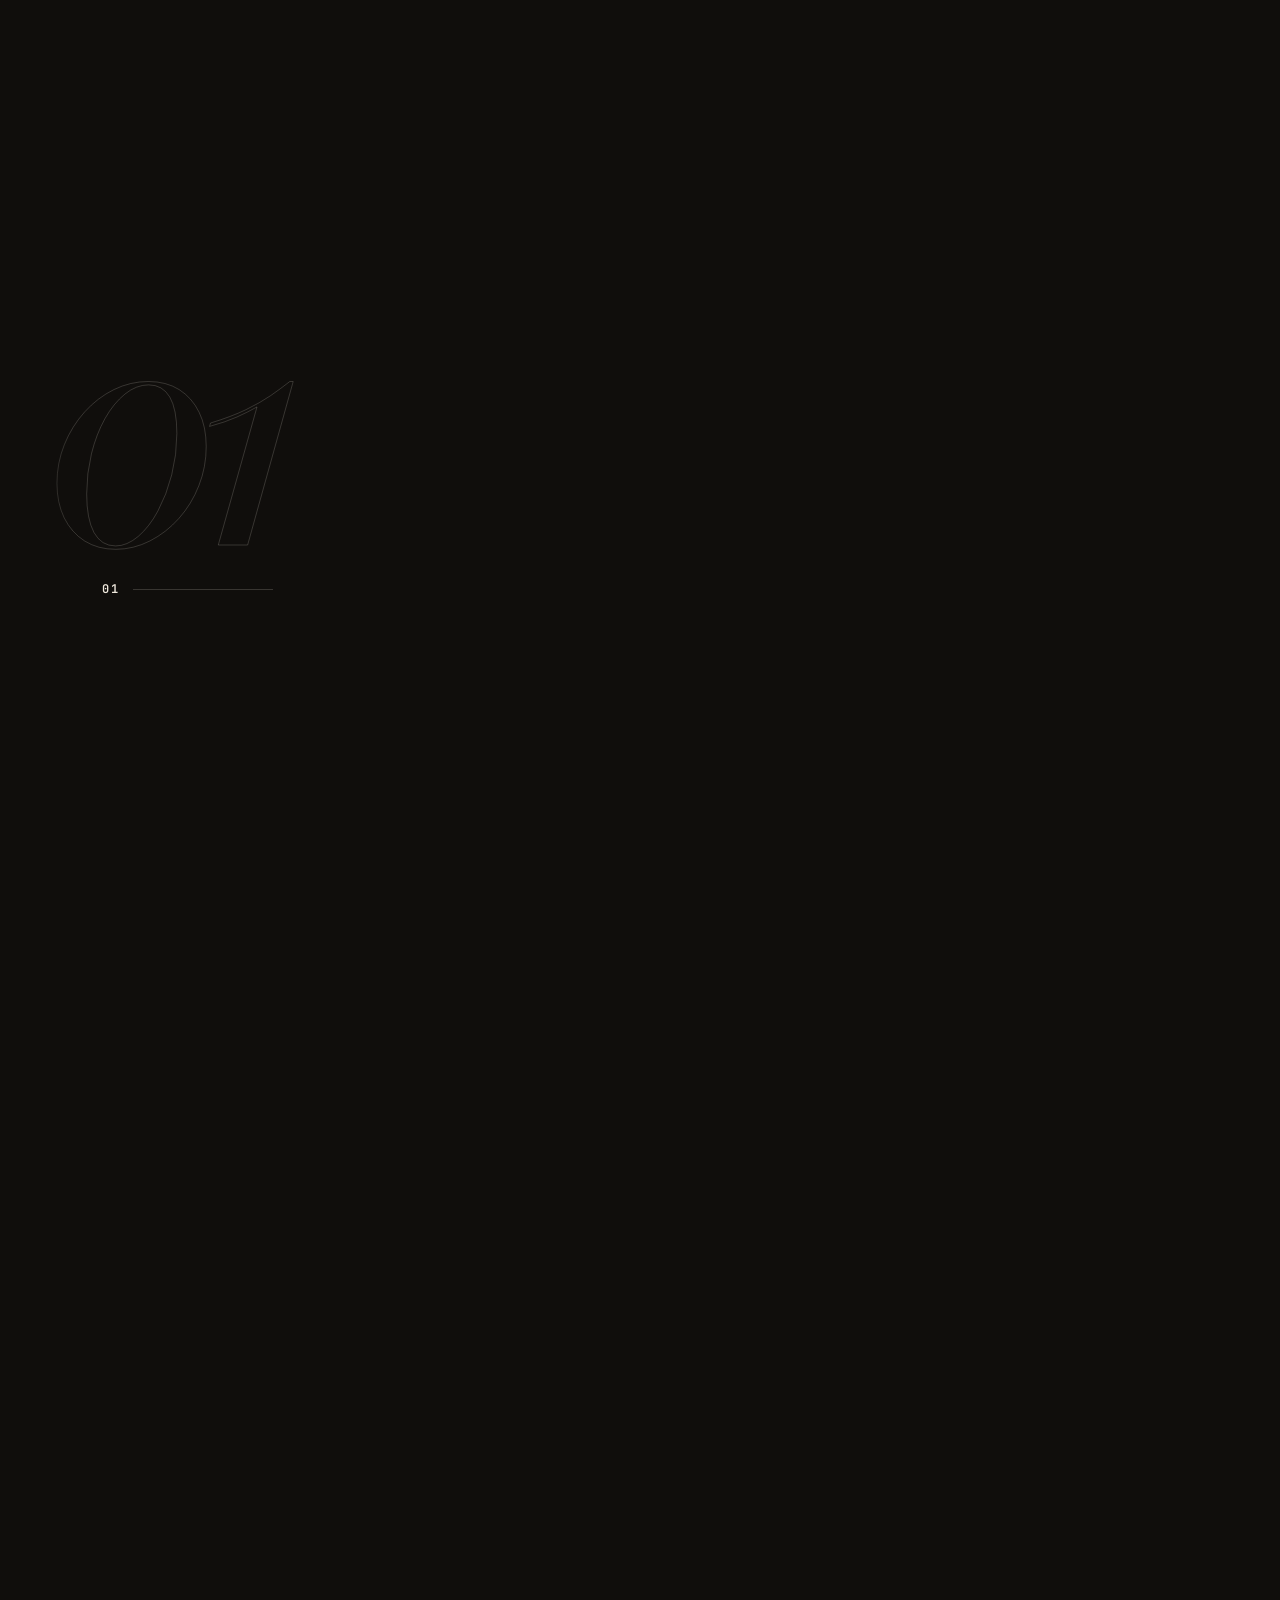
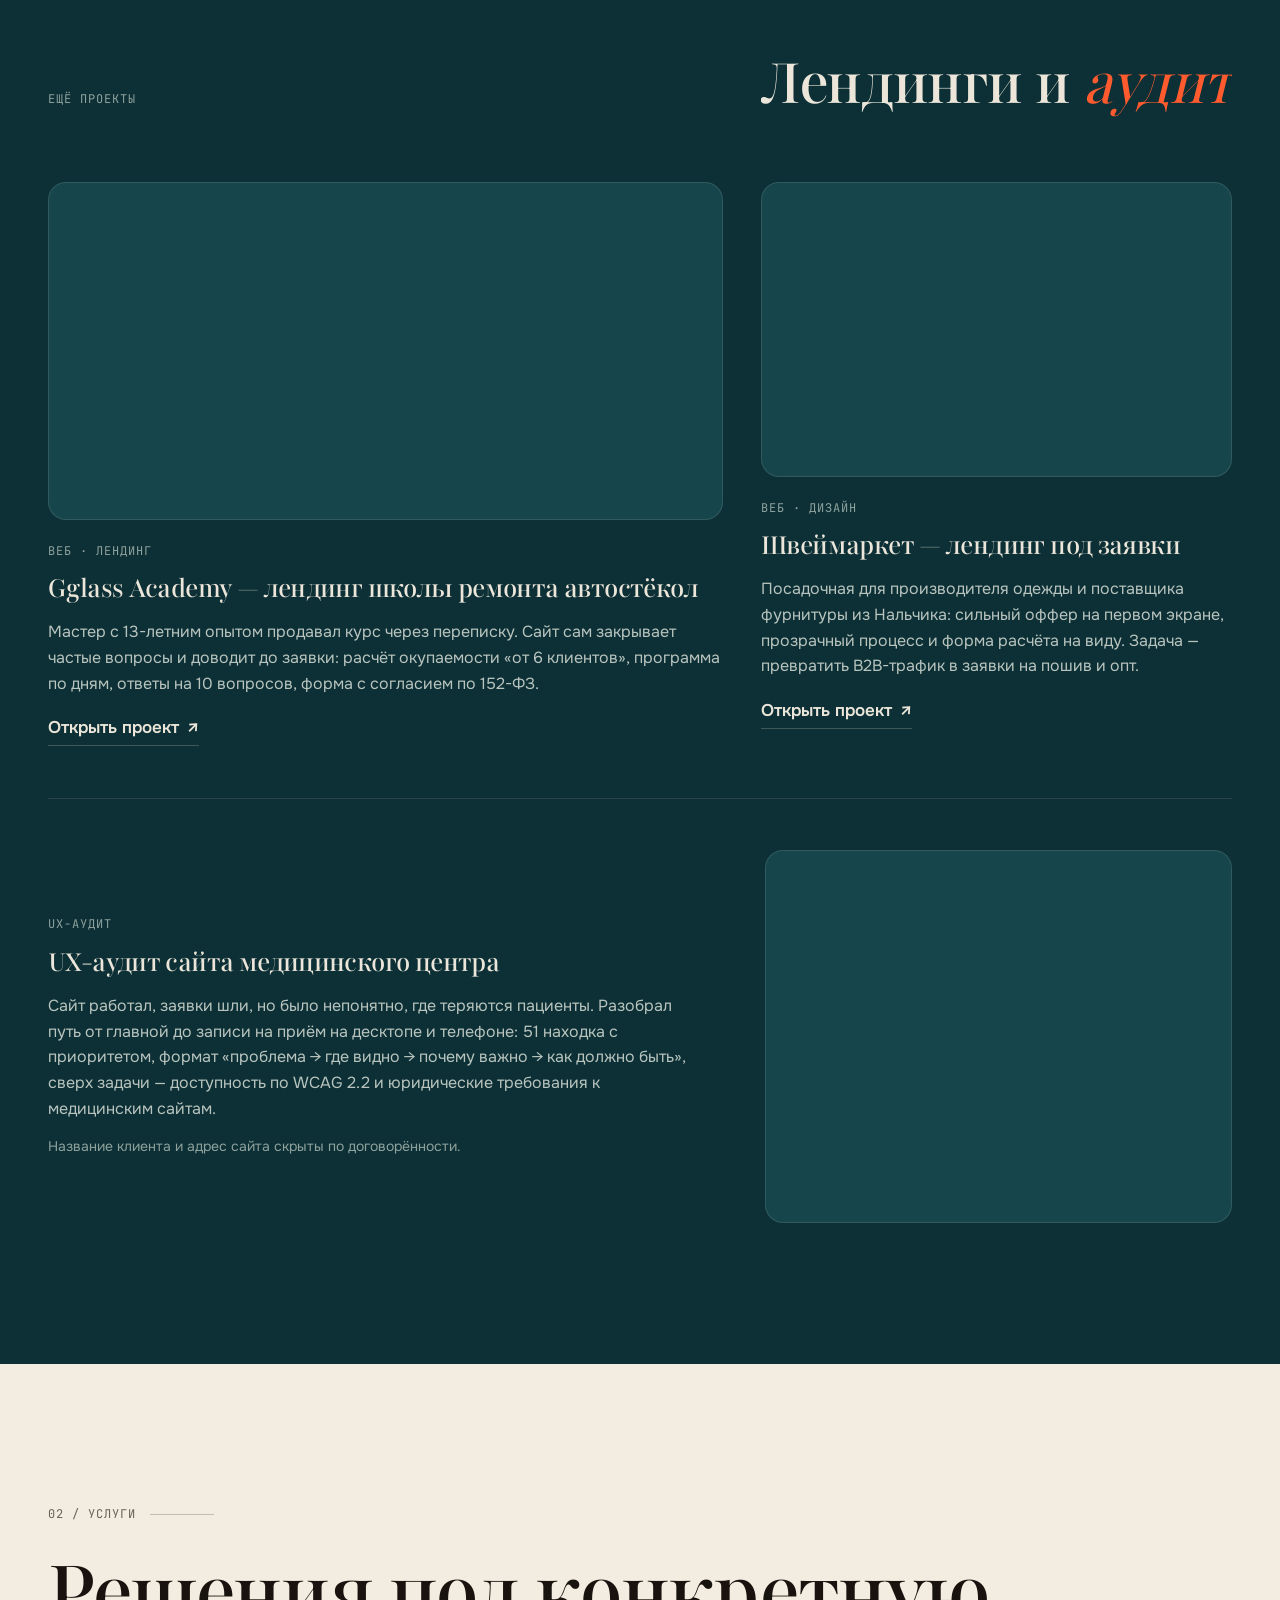
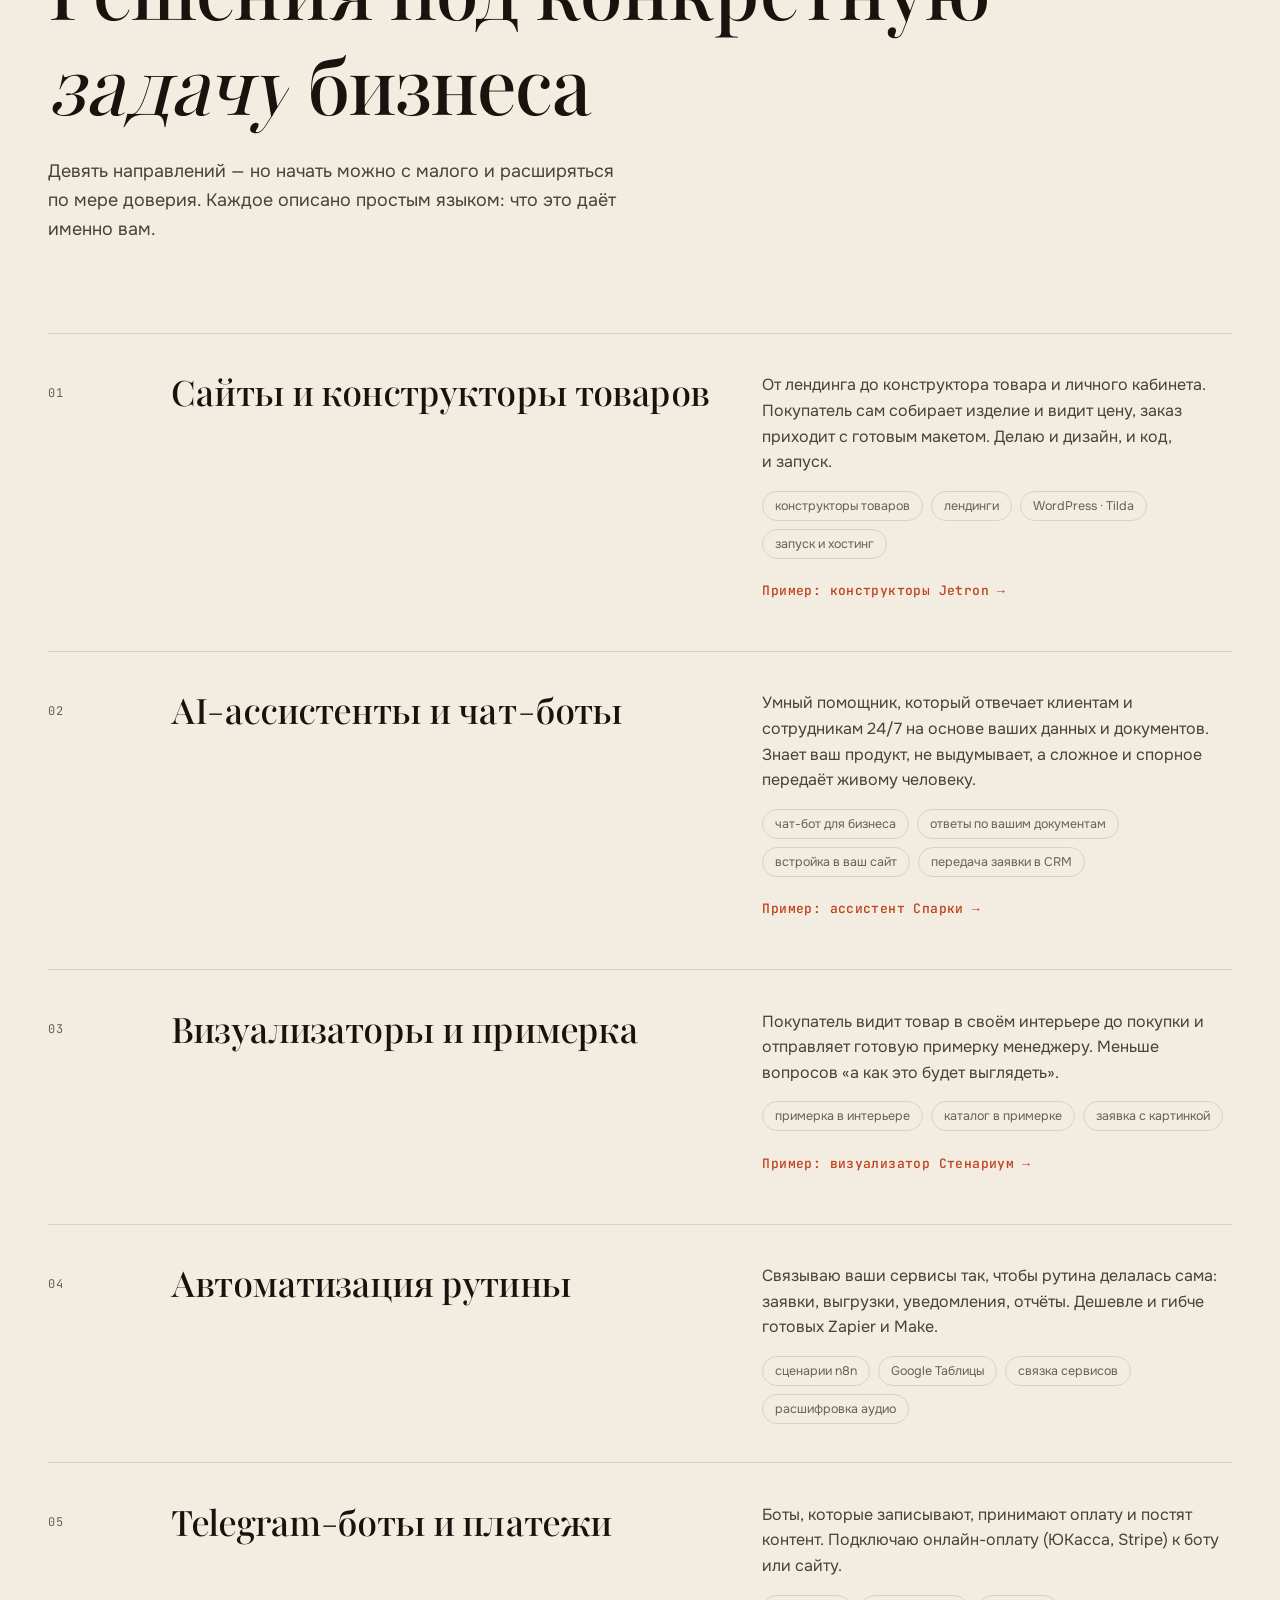
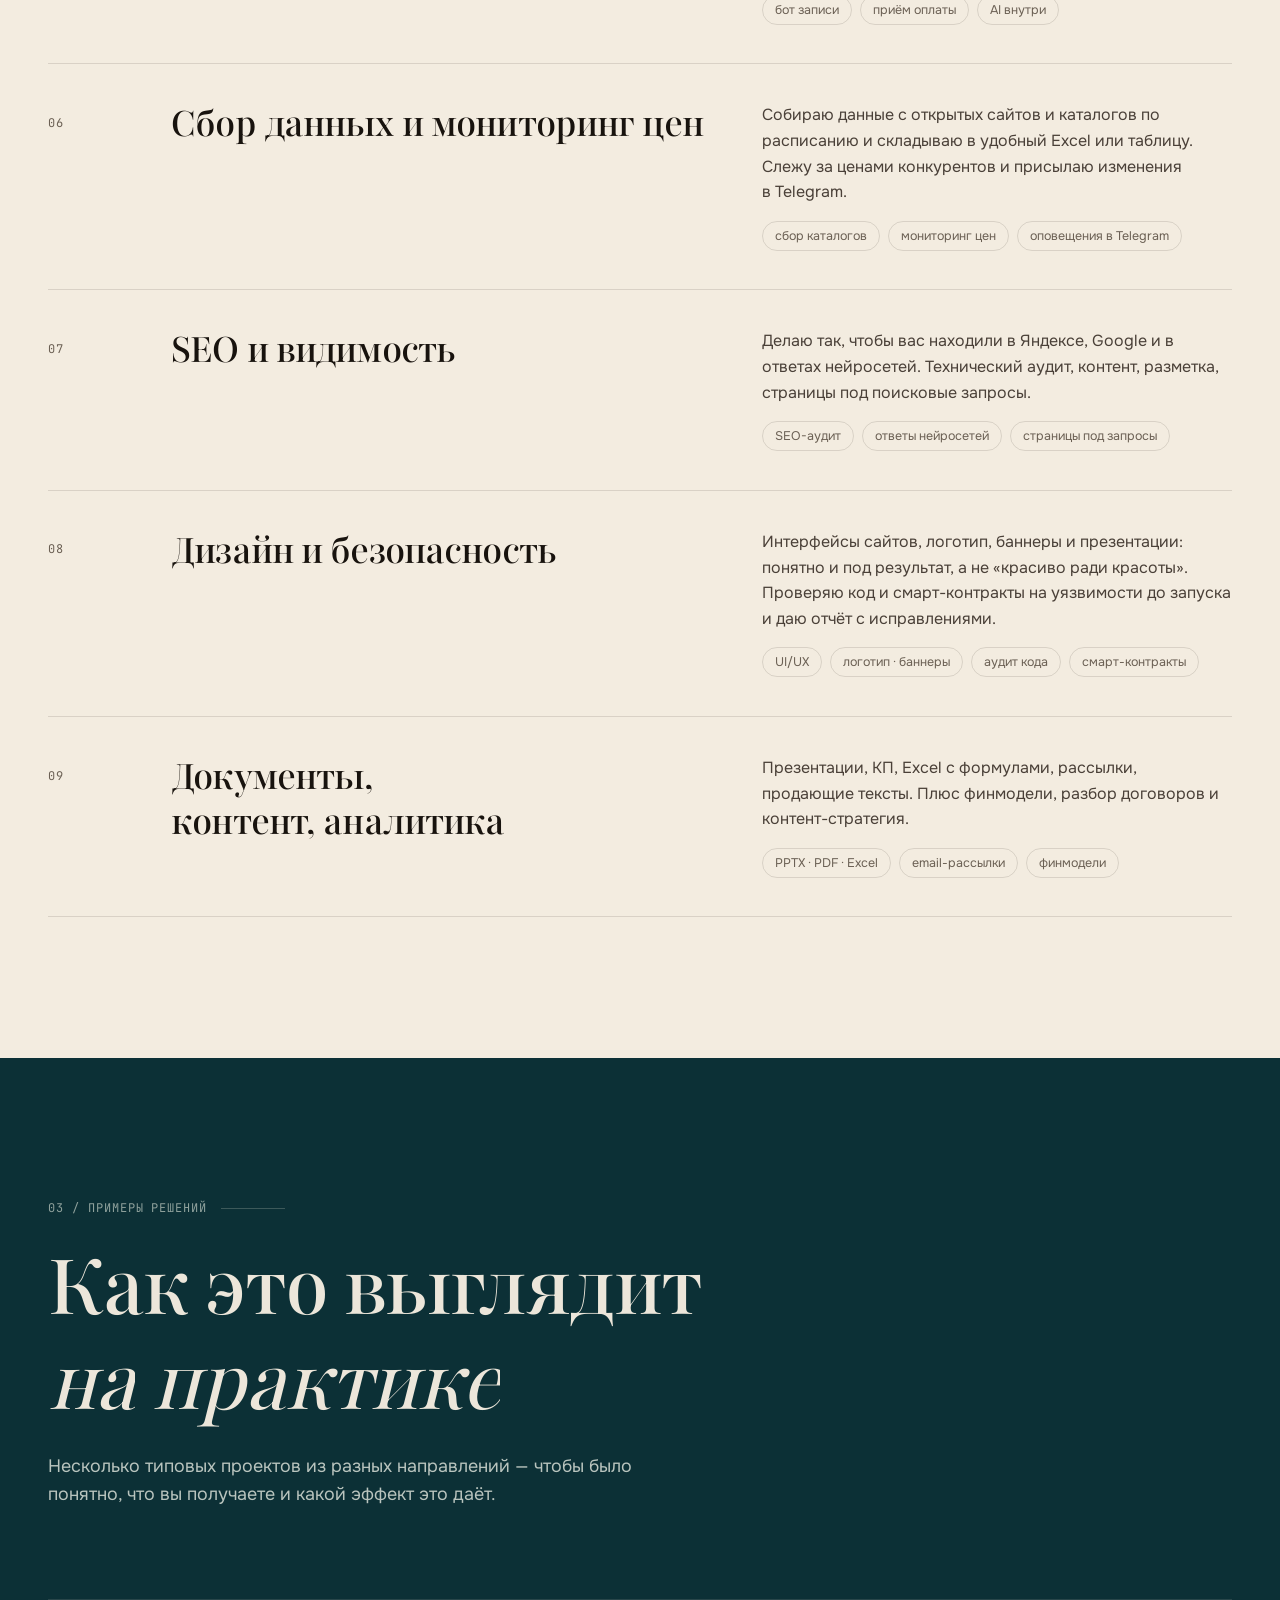
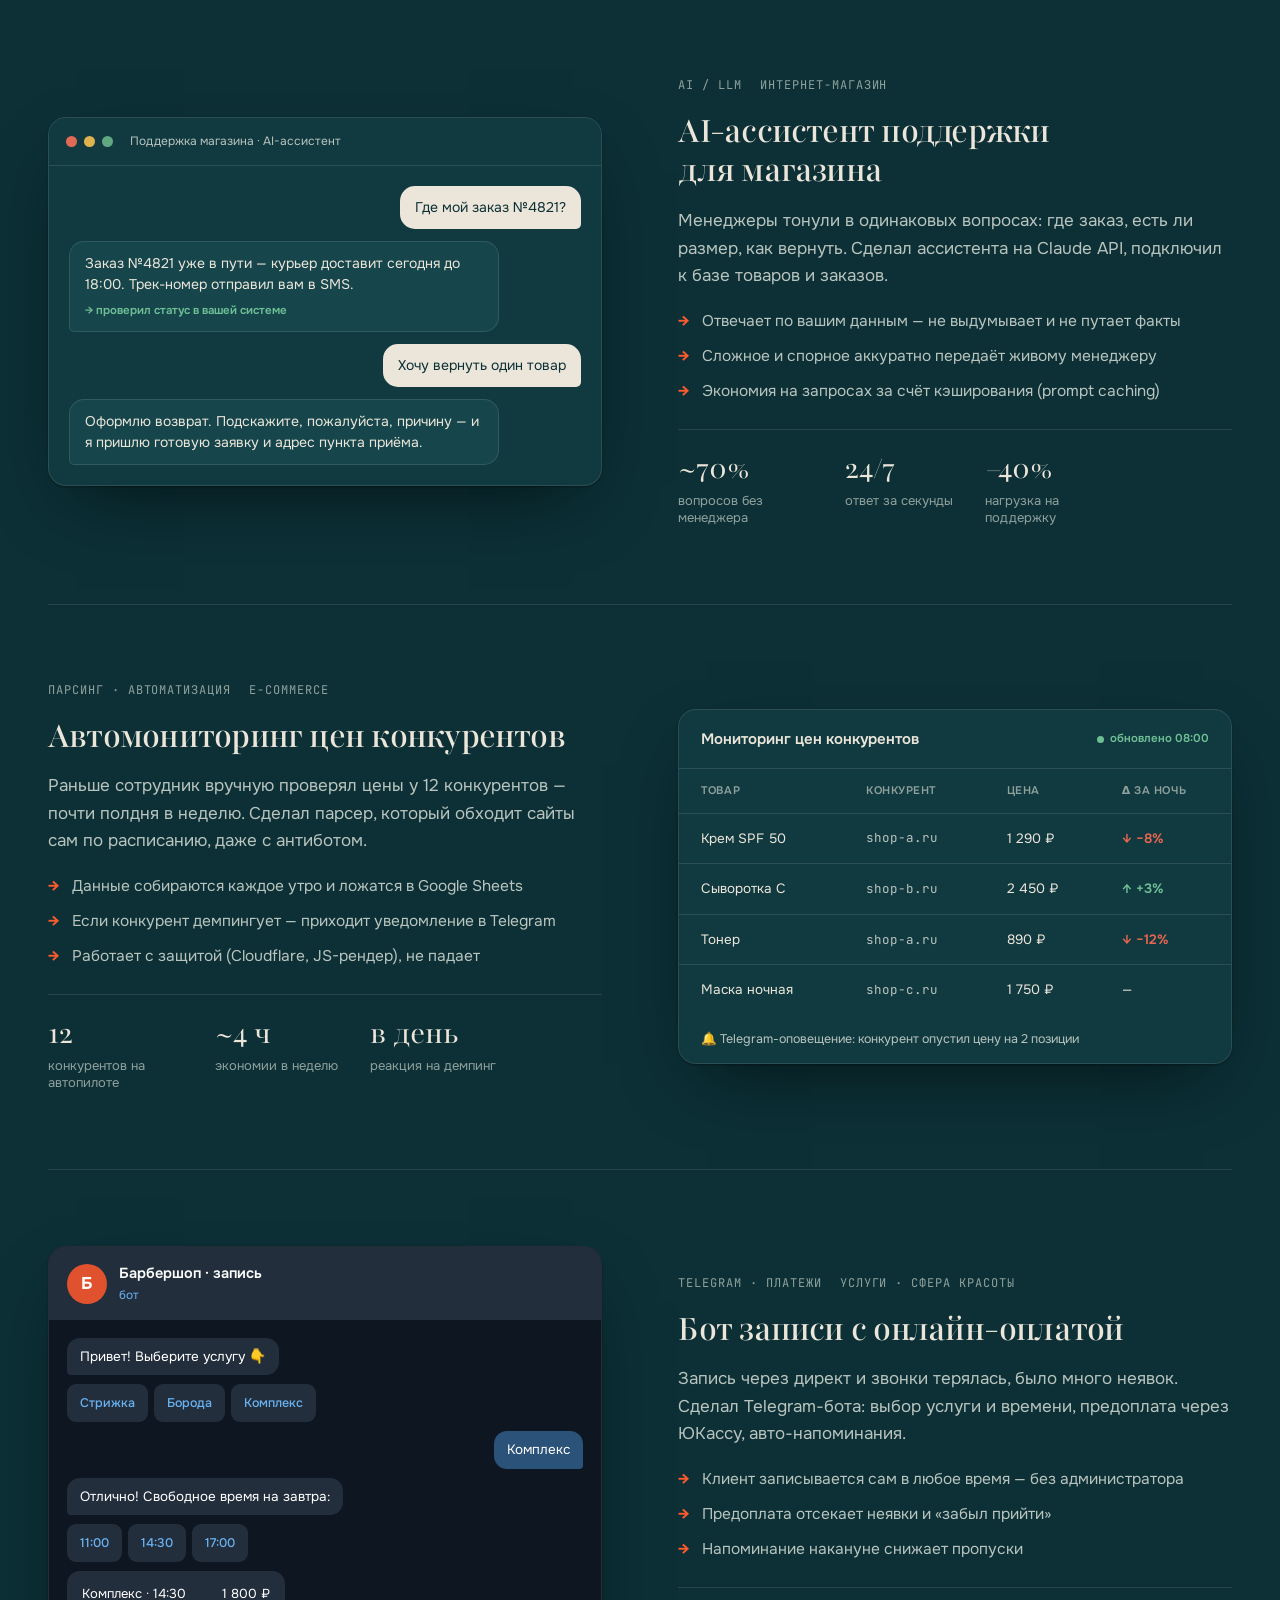
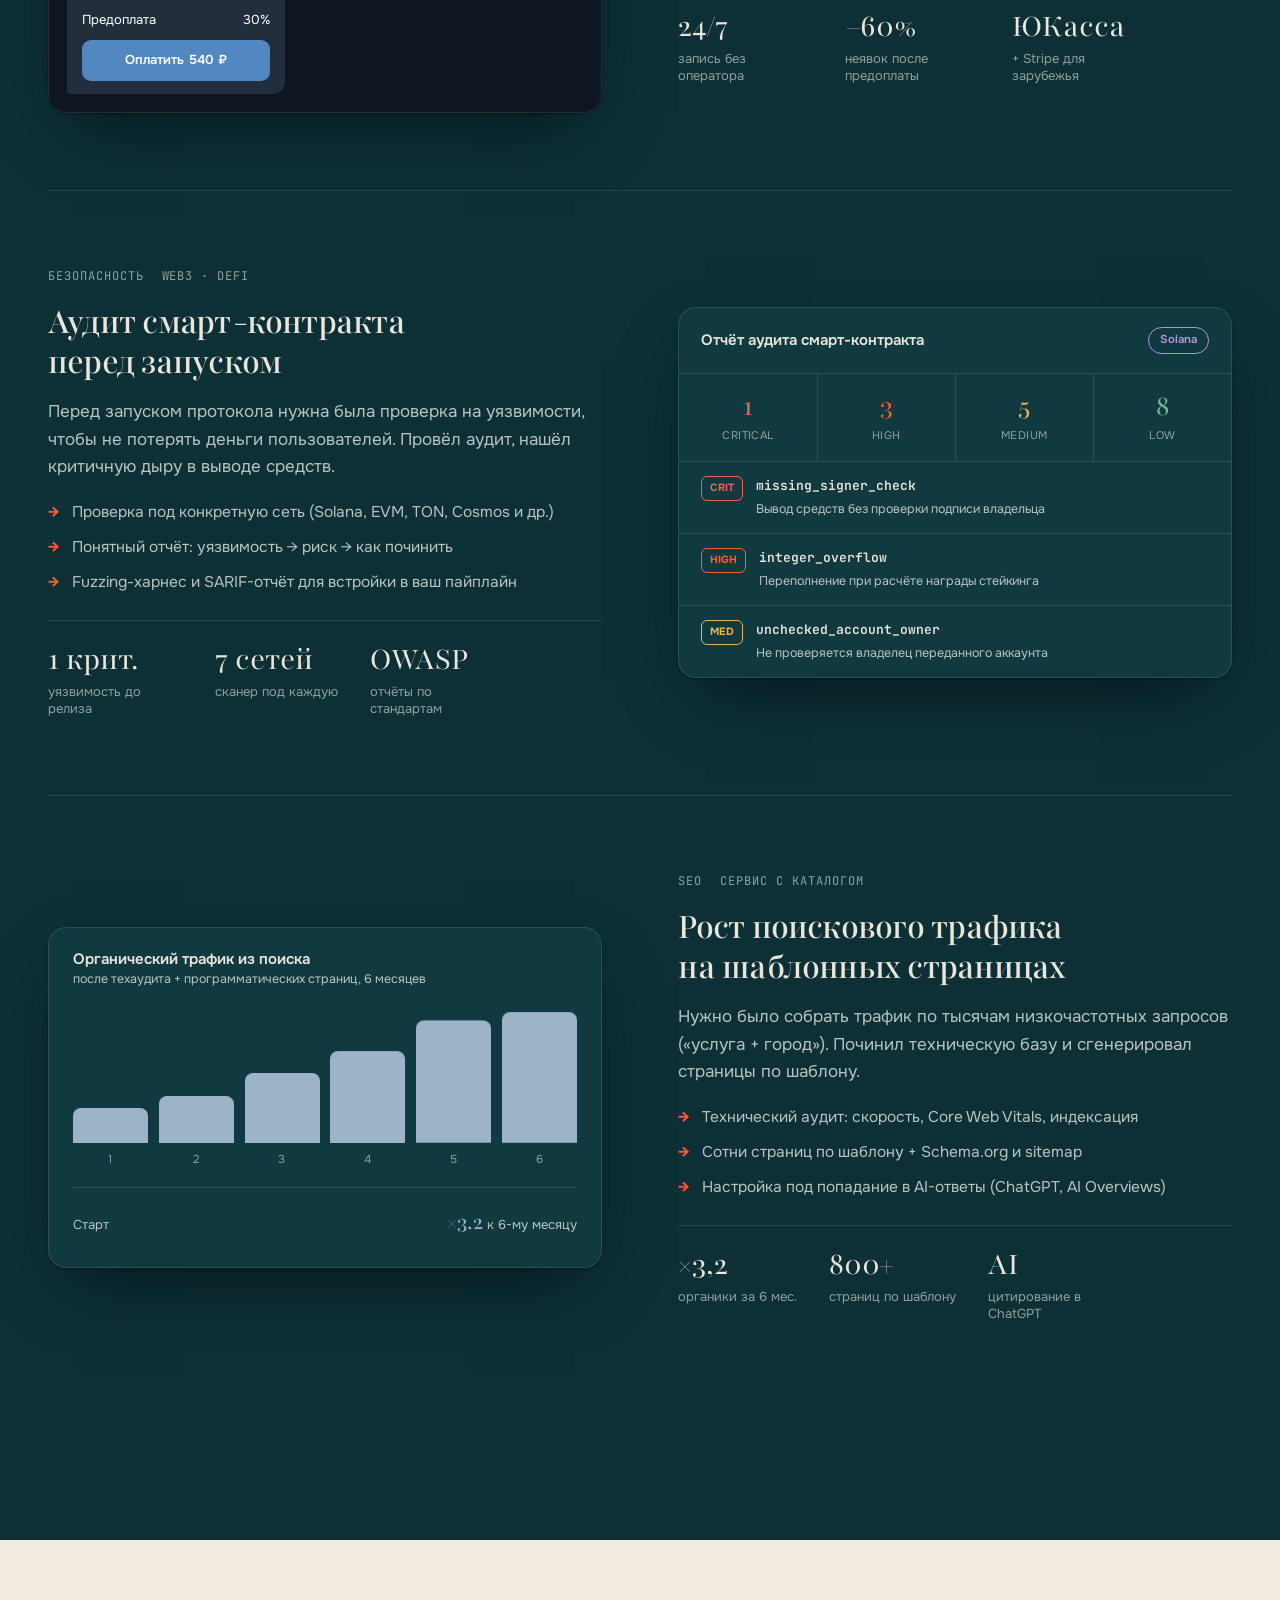
==== commit 0577b63e: "Портфолио, третий круг: видео работ, кейс andrianov-agency.ru, цветные главы - Видео работ в ленте и" ====
--- a/index.html
+++ b/index.html
@@ -4,13 +4,13 @@
 <meta charset="UTF-8">
 <meta name="viewport" content="width=device-width, initial-scale=1">
 <title>Андрей Брыкун — AI, автоматизация и разработка для бизнеса</title>
-<meta name="description" content="Андрей Брыкун: AI-ассистенты и боты, конструкторы товаров, автоматизация, сайты, SEO и безопасность. Работы живут на сайтах клиентов: jetronsport.ru, sparks.su, stenarium.ru.">
+<meta name="description" content="Андрей Брыкун: AI-ассистенты и боты, конструкторы товаров, автоматизация, сайты, SEO и безопасность. Работы живут на сайтах клиентов: jetronsport.ru, sparks.su, stenarium.ru, andrianov-agency.ru.">
 <link rel="canonical" href="https://andrrreyiv.github.io/portfolio-andrey/">
 <meta property="og:type" content="website">
 <meta property="og:locale" content="ru_RU">
 <meta property="og:url" content="https://andrrreyiv.github.io/portfolio-andrey/">
 <meta property="og:title" content="Андрей Брыкун — AI, автоматизация и разработка для бизнеса">
-<meta property="og:description" content="Конструкторы товаров для jetronsport.ru, AI-ассистент для sparks.su, визуализатор для stenarium.ru. Беру задачу целиком и довожу до результата.">
+<meta property="og:description" content="Конструкторы товаров для jetronsport.ru, AI-ассистент для sparks.su, визуализатор для stenarium.ru, сайт для andrianov-agency.ru. Беру задачу целиком и довожу до результата.">
 <meta property="og:image" content="https://andrrreyiv.github.io/portfolio-andrey/assets/og/home.png">
 <meta property="og:image:width" content="1200">
 <meta property="og:image:height" content="630">
@@ -53,7 +53,7 @@
 <!--#nav-->
 <header class="nav" id="nav">
   <div class="wrap nav-in">
-    <a href="./#top" class="logo" aria-label="Андрей Брыкун — на главную"><span class="logo-mark" aria-hidden="true">АБ</span><span class="logo-name">Андрей Брыкун</span></a>
+    <a href="./#top" class="logo"><span class="logo-mark" aria-hidden="true">АБ</span><span class="logo-name">Андрей Брыкун</span></a>
     <nav class="nav-links" id="nav-links" aria-label="Разделы">
       <a href="./#work">Работы</a>
       <a href="./#services">Услуги</a>
@@ -81,16 +81,16 @@
     <p class="hero-kicker mono" data-reveal><span class="dot" aria-hidden="true"></span>Свободен для новых проектов</p>
     <h1 class="hero-title" id="hero-h" data-split>AI, автоматизация и&nbsp;разработка, которые <em>работают на&nbsp;сайтах клиентов</em></h1>
     <div class="hero-foot">
-      <p class="hero-lead" data-reveal>AI-ассистенты, конструкторы товаров, автоматизация, сайты и&nbsp;SEO. <strong>Работы можно открыть прямо сейчас: jetronsport.ru, sparks.su, stenarium.ru.</strong></p>
+      <p class="hero-lead" data-reveal>AI-ассистенты, конструкторы товаров, автоматизация, сайты и&nbsp;SEO. <strong>Работы можно открыть прямо сейчас: jetronsport.ru, sparks.su, stenarium.ru, andrianov-agency.ru и&nbsp;т.&nbsp;д.</strong></p>
       <div class="hero-cta" data-reveal>
         <a href="#contact" class="btn btn-accent" data-magnet>Обсудить задачу бесплатно <span class="arr" aria-hidden="true">→</span></a>
         <a href="#work" class="btn btn-line">Смотреть работы</a>
       </div>
     </div>
     <dl class="hero-stats" data-reveal>
-      <div><dt data-count="3">3</dt><dd>сайта клиентов работают на&nbsp;моём коде</dd></div>
-      <div><dt>228&nbsp;592</dt><dd>позиции в подборе AI-ассистента</dd></div>
-      <div><dt>600+</dt><dd>автотестов держат этот подбор</dd></div>
+      <div><dt>228&nbsp;724</dt><dd>позиции в подборе AI-ассистента</dd></div>
+      <div><dt>700+</dt><dd>автотестов держат этот подбор</dd></div>
+      <div><dt>−50%</dt><dd>веса страницы конструктора формы</dd></div>
     </dl>
   </div>
   <div class="hero-mark" aria-hidden="true">АБ</div>
@@ -105,7 +105,7 @@
 </div>
 
 <!-- ════════ МАНИФЕСТ ════════ -->
-<section class="manifest" id="about" aria-label="Обо мне">
+<section class="manifest tone-paper" id="about" aria-label="Обо мне">
   <div class="wrap">
     <p class="mono manifest-kicker">Здравствуйте, меня зовут Андрей Брыкун</p>
     <p class="manifest-text" data-scrub>Беру задачу, на которой бизнес теряет время или заказы, и&nbsp;довожу её до инструмента, который каждый день работает на&nbsp;вашем сайте. Один человек на&nbsp;всём пути: разберусь в&nbsp;проблеме, предложу понятное решение, сделаю и&nbsp;запущу.</p>
@@ -127,11 +127,11 @@
     <div class="sec-head">
       <span class="mono">01 / Избранные работы</span>
       <h2 id="work-h" data-split>Работает у клиентов — <em>можно открыть</em></h2>
-      <p>Три проекта, которые прямо сейчас живут на сайтах заказчиков. У каждого своя страница: задача, решение, цифры и боевые ссылки.</p>
+      <p>Проекты, которые прямо сейчас живут на сайтах заказчиков, — в движении, как их видит покупатель. У каждого своя страница: задача, решение, цифры и боевые ссылки.</p>
     </div>
   </div>
   <div class="work-pin">
-    <p class="work-count mono" aria-hidden="true"><b>01</b><span class="wc-bar"><i></i></span><span>03</span></p>
+    <p class="work-count mono" aria-hidden="true"><b>01</b><span class="wc-bar"><i></i></span></p>
     <div class="work-track">
 
       <article class="scene" data-shape="2" aria-labelledby="s1-h">
@@ -152,9 +152,9 @@
             <a class="chip" href="https://jetronsport.ru/onlajn-konstruktor-posterov/" target="_blank" rel="noopener">Постеры <span aria-hidden="true">↗</span></a>
           </div>
         </div>
-        <figure class="scene-media">
-          <div class="shot shot-main vt-jetron"><img src="assets/img/jetron-form-800.webp" srcset="assets/img/jetron-form-800.webp 800w, assets/img/jetron-form-1280.webp 1280w" sizes="(min-width:1024px) 46vw, 92vw" width="1280" height="820" alt="Конструктор формы на jetronsport.ru: комплект с фамилией и номером, панель нанесений с ценами" loading="lazy" decoding="async"></div>
-          <div class="shot shot-sub"><img src="assets/img/jetron-mobile-375.webp" width="375" height="812" alt="Конструктор формы на телефоне" loading="lazy" decoding="async"></div>
+        <figure class="scene-media scene-media--square">
+          <div class="shot shot-main vt-jetron"><video class="loop" muted loop playsinline preload="none" poster="assets/video/jetron.webp" width="790" height="790" aria-label="Конструктор формы: смена модели и расцветки, ввод фамилии и номера"><source src="assets/video/jetron.webm" type="video/webm"><source src="assets/video/jetron.mp4" type="video/mp4"></video></div>
+          <div class="shot shot-sub"><video class="loop" muted loop playsinline preload="none" poster="assets/video/tshirt.webp" width="720" height="720" aria-label="Конструктор футболок: принты из библиотеки магазина — Месси, Роналду, Ямаль — на белой, чёрной и бежевой футболке"><source src="assets/video/tshirt.webm" type="video/webm"><source src="assets/video/tshirt.mp4" type="video/mp4"></video></div>
         </figure>
       </article>
 
@@ -165,8 +165,8 @@
           <h3 id="s2-h" class="scene-title"><a href="cases/sparks/">ТД «Спаркс» — ассистент Спарки подбирает оборудование</a></h3>
           <p class="scene-desc">У производителя мотор-редукторов и электродвигателей больше 228 000 позиций. Ассистент ведёт покупателя по параметрам подбора, отвечает на вопросы на нейросети и передаёт менеджеру готовую заявку в AmoCRM.</p>
           <dl class="scene-metrics">
-            <div><dt>228 592</dt><dd>позиции в каталоге подбора</dd></div>
-            <div><dt>600+</dt><dd>автотестов держат подбор</dd></div>
+            <div><dt>228 724</dt><dd>позиции в каталоге подбора</dd></div>
+            <div><dt>700+</dt><dd>автотестов держат подбор</dd></div>
           </dl>
           <div class="scene-acts">
             <a class="btn btn-accent" href="cases/sparks/">Открыть кейс <span class="arr" aria-hidden="true">→</span></a>
@@ -174,7 +174,7 @@
           </div>
         </div>
         <figure class="scene-media scene-media--portrait">
-          <div class="shot shot-main shot-tall vt-sparks"><img src="assets/img/sparks-widget-396.webp" width="396" height="648" alt="Ассистент Спарки на sparks.su: приветствие и быстрые кнопки подбора" loading="lazy" decoding="async"></div>
+          <div class="shot shot-main shot-tall vt-sparks"><video class="loop" muted loop playsinline preload="none" poster="assets/video/sparks.webp" width="412" height="512" aria-label="Ассистент Спарки на sparks.su: подбор мотор-редуктора по шагам"><source src="assets/video/sparks.webm" type="video/webm"><source src="assets/video/sparks.mp4" type="video/mp4"></video></div>
           <div class="shot shot-back"><img src="assets/img/sparks-site-800.webp" srcset="assets/img/sparks-site-800.webp 800w, assets/img/sparks-site-1440.webp 1440w" sizes="(min-width:1024px) 40vw, 80vw" width="1440" height="900" alt="Сайт sparks.su с открытой панелью ассистента" loading="lazy" decoding="async"></div>
         </figure>
       </article>
@@ -195,7 +195,28 @@
           </div>
         </div>
         <figure class="scene-media">
-          <div class="shot shot-main vt-stenarium"><img src="assets/img/stenarium-800.webp" srcset="assets/img/stenarium-800.webp 800w, assets/img/stenarium-1432.webp 1432w" sizes="(min-width:1024px) 46vw, 92vw" width="1432" height="690" alt="Визуализатор Стенариум: комната с тремя стенами и каталогом панелей" loading="lazy" decoding="async"></div>
+          <div class="shot shot-main vt-stenarium"><video class="loop" muted loop playsinline preload="none" poster="assets/video/viz.webp" width="960" height="466" aria-label="Визуализатор Стенариум: на трёх стенах меняется отделка"><source src="assets/video/viz.webm" type="video/webm"><source src="assets/video/viz.mp4" type="video/mp4"></video></div>
+        </figure>
+      </article>
+
+      <article class="scene" data-shape="5" aria-labelledby="s4-h">
+        <span class="scene-big" aria-hidden="true">04</span>
+        <div class="scene-text">
+          <p class="scene-idx mono"><span>04</span>andrianov-agency.ru · сайт PR-агентства</p>
+          <h3 id="s4-h" class="scene-title"><a href="cases/andrianov/">PR-агентство Андрианова — новый сайт на&nbsp;WordPress</a></h3>
+          <p class="scene-desc">Главная и три страницы услуг — классический, судебный и вирусный PR — собраны на WordPress с использованием макета в Figma — и для компьютера, и для телефона. Ролики агентства играют прямо с сайта, без чужого плеера.</p>
+          <dl class="scene-metrics">
+            <div><dt>4</dt><dd>страницы по макету в Figma</dd></div>
+            <div><dt>0,8&nbsp;МБ</dt><dd>весит главная при загрузке</dd></div>
+          </dl>
+          <div class="scene-acts">
+            <a class="btn btn-accent" href="cases/andrianov/">Открыть кейс <span class="arr" aria-hidden="true">→</span></a>
+            <a class="chip" href="https://andrianov-agency.ru/" target="_blank" rel="noopener">andrianov-agency.ru <span aria-hidden="true">↗</span></a>
+          </div>
+        </div>
+        <figure class="scene-media">
+          <div class="shot shot-main vt-andrianov"><video class="loop" muted loop playsinline preload="none" poster="assets/video/andrianov.webp" width="960" height="600" aria-label="Прокрутка главной andrianov-agency.ru: направления, кейсы, выступления и публикации"><source src="assets/video/andrianov.webm" type="video/webm"><source src="assets/video/andrianov.mp4" type="video/mp4"></video></div>
+          <div class="shot shot-sub"><img src="assets/img/andr-mobile-780.webp" width="780" height="1688" alt="Главная andrianov-agency.ru на телефоне" loading="lazy" decoding="async"></div>
         </figure>
       </article>
 
@@ -207,7 +228,7 @@
 </section>
 
 <!-- ════════ ЕЩЁ ПРОЕКТЫ ════════ -->
-<section class="more" id="more" aria-labelledby="more-h">
+<section class="more tone-ink" id="more" aria-labelledby="more-h">
   <div class="wrap">
     <div class="more-head">
       <span class="mono">Ещё проекты</span>
@@ -246,7 +267,7 @@
 </section>
 
 <!-- ════════ 02 / УСЛУГИ — типографский индекс ════════ -->
-<section class="services" id="services" aria-labelledby="svc-h">
+<section class="services tone-paper" id="services" aria-labelledby="svc-h">
   <div class="wrap">
     <div class="sec-head">
       <span class="mono">02 / Услуги</span>
@@ -268,7 +289,7 @@
 </section>
 
 <!-- ════════ 03 / ПРИМЕРЫ РЕШЕНИЙ (типовые 1–5: тексты без изменений — решение владельца 10.10) ════════ -->
-<section class="solutions" id="solutions" aria-labelledby="sol-h">
+<section class="solutions tone-ink" id="solutions" aria-labelledby="sol-h">
   <div class="wrap">
     <div class="sec-head">
       <span class="mono">03 / Примеры решений</span>
@@ -417,7 +438,7 @@
 </section>
 
 <!-- ════════ 04 / ПРОЦЕСС ════════ -->
-<section class="process" id="process" aria-labelledby="proc-h">
+<section class="process tone-paper" id="process" aria-labelledby="proc-h">
   <div class="wrap">
     <div class="sec-head">
       <span class="mono">04 / Как работаю</span>
--- a/assets/css/tokens.css
+++ b/assets/css/tokens.css
@@ -50,3 +50,33 @@
   --shadow:0 1px 2px rgba(21,17,13,.05),0 28px 70px -30px rgba(21,17,13,.30);
   --grain-op:.35;--grain-blend:multiply;
 }
+
+/* ── Тона секций — «главы» страницы, чтобы она не тонула в чёрном (владелец 18.10: «очень много чёрного»).
+   Секция переопределяет токены, и всё внутри перекрашивается само. --line считается от --fg-rgb
+   на том элементе, где объявлен, поэтому линии и тени объявлены в каждом тоне заново.
+   Бумага — тёплый крем с тёмным текстом; глубина — петроль, дополнительный цвет к оранжевому акценту. */
+.tone-paper,.tone-ink{background:var(--bg);color:var(--fg);
+  --line:rgba(var(--fg-rgb),.12);--line-2:rgba(var(--fg-rgb),.22)}
+.tone-paper{
+  color-scheme:light;
+  --bg-rgb:243,236,224;--fg-rgb:24,19,14;
+  --bg:#F3ECE0;--bg-2:#EAE1D2;--bg-3:#E1D6C3;--surface:#FBF7F0;
+  --fg:#18130E;--fg-2:#4A4038;--fg-3:#6B6054;
+  --accent:#BF401C;--accent-2:#E0522E;--on-accent:#FFFFFF;
+  --cool:#2B5E8A;--ok:#1E6B52;--warn:#A87C1E;--bad:#C0392B;--violet:#6A4C93;
+  --shadow:0 1px 2px rgba(24,19,14,.06),0 28px 70px -30px rgba(24,19,14,.32);
+}
+/* петроль: оранжевый на нём 4.54:1, --fg-3 5.2:1 (темнее не надо — читается почти как чёрный) */
+.tone-ink{
+  color-scheme:dark;
+  --bg-rgb:12,48,54;--fg-rgb:236,230,218;
+  --bg:#0C3036;--bg-2:#103A40;--bg-3:#16464C;--surface:#113A40;
+  --fg:#ECE6DA;--fg-2:#B9C4BE;--fg-3:#8FA19C;
+  --accent:#FF5B2E;--accent-2:#FF8A5C;--on-accent:#160B06;
+  --shadow:0 1px 2px rgba(0,0,0,.35),0 28px 70px -28px rgba(0,10,12,.8);
+}
+/* днём страница и так бумажная: «бумажные» главы уходят в песок поглубже, петроль остаётся тёмным */
+:root[data-theme="light"] .tone-paper{
+  --bg-rgb:234,224,206;--bg:#EAE0CE;--bg-2:#E1D5BF;--bg-3:#D7C9B0;--surface:#F7F1E6;
+  --fg-3:#62574B;--accent:#A8361A;  /* на песке #BF401C давал 4.05:1, этот — 5:1 */
+}
--- a/assets/css/base.css
+++ b/assets/css/base.css
@@ -58,7 +58,7 @@
   font-size:14px;color:var(--fg-2);transition:color var(--t-ui) var(--e-out),border-color var(--t-ui) var(--e-out)}
 .chip:hover{color:var(--fg);border-color:var(--fg)}
 .shot{position:relative;border-radius:var(--r);overflow:hidden;background:var(--bg-3);border:1px solid var(--line);box-shadow:var(--shadow)}
-.shot img{width:100%}
+.shot img,.shot video{display:block;width:100%;height:auto}
 .did{display:grid;gap:10px}
 .did li{display:flex;gap:12px;color:var(--fg-2);font-size:15.5px}
 .did li::before{content:"→";color:var(--accent);font-weight:700;flex:none}
@@ -69,10 +69,12 @@
 .vt-jetron{view-transition-name:shot-jetron}
 .vt-sparks{view-transition-name:shot-sparks}
 .vt-stenarium{view-transition-name:shot-stenarium}
+.vt-andrianov{view-transition-name:shot-andrianov}
 
 /* ── навигация: прозрачная над первым экраном, плотная после; прячется вниз по ходу ── */
 .nav{position:fixed;inset:0 0 auto;z-index:100;transition:transform .5s var(--e-out),background-color .3s var(--e-out)}
-.nav.scrolled{background:rgba(var(--bg-rgb),.86);box-shadow:0 1px 0 var(--line)}
+.nav.scrolled{background:rgba(var(--bg-rgb),.86);box-shadow:0 1px 0 var(--line);
+  -webkit-backdrop-filter:blur(14px) saturate(1.2);backdrop-filter:blur(14px) saturate(1.2)}
 .nav.hide{transform:translateY(-100%)}
 .nav-in{display:flex;align-items:center;justify-content:space-between;gap:20px;height:76px}
 .nav.scrolled .nav-in{height:64px}
@@ -153,7 +155,8 @@
   .nav.open{background:var(--bg)}
 }
 @media (max-width:420px){
-  .logo-name{display:none}
+  /* имя прячем только глазами: у ссылки-логотипа это единственное имя для экранного чтеца */
+  .logo-name{position:absolute;width:1px;height:1px;overflow:hidden;clip-path:inset(50%);white-space:nowrap}
   .nav .btn{padding:10px 16px;white-space:nowrap}
 }
 @media (max-width:360px){
--- a/assets/css/home.css
+++ b/assets/css/home.css
@@ -75,6 +75,9 @@
 .scene-media--portrait{min-height:clamp(420px,46vw,640px);display:flex;align-items:center;justify-content:flex-end}
 .shot-tall{width:min(360px,62%);margin-right:4%}
 .shot-back{position:absolute;left:0;top:50%;transform:translateY(-50%);width:80%;z-index:1;opacity:.5}
+/* квадратное видео (форма) по высоте экрана, футболка — вторым квадратом внахлёст справа снизу */
+.scene-media--square .shot-main{width:min(100%,64vh)}
+.scene-media--square .shot-sub{width:min(44%,34vh);right:0;bottom:-7%;border-radius:var(--r)}
 
 /* Горизонтальная лента — только когда JS включил закрепление (десктоп, без reduced-motion). */
 @media (min-width:1024px){
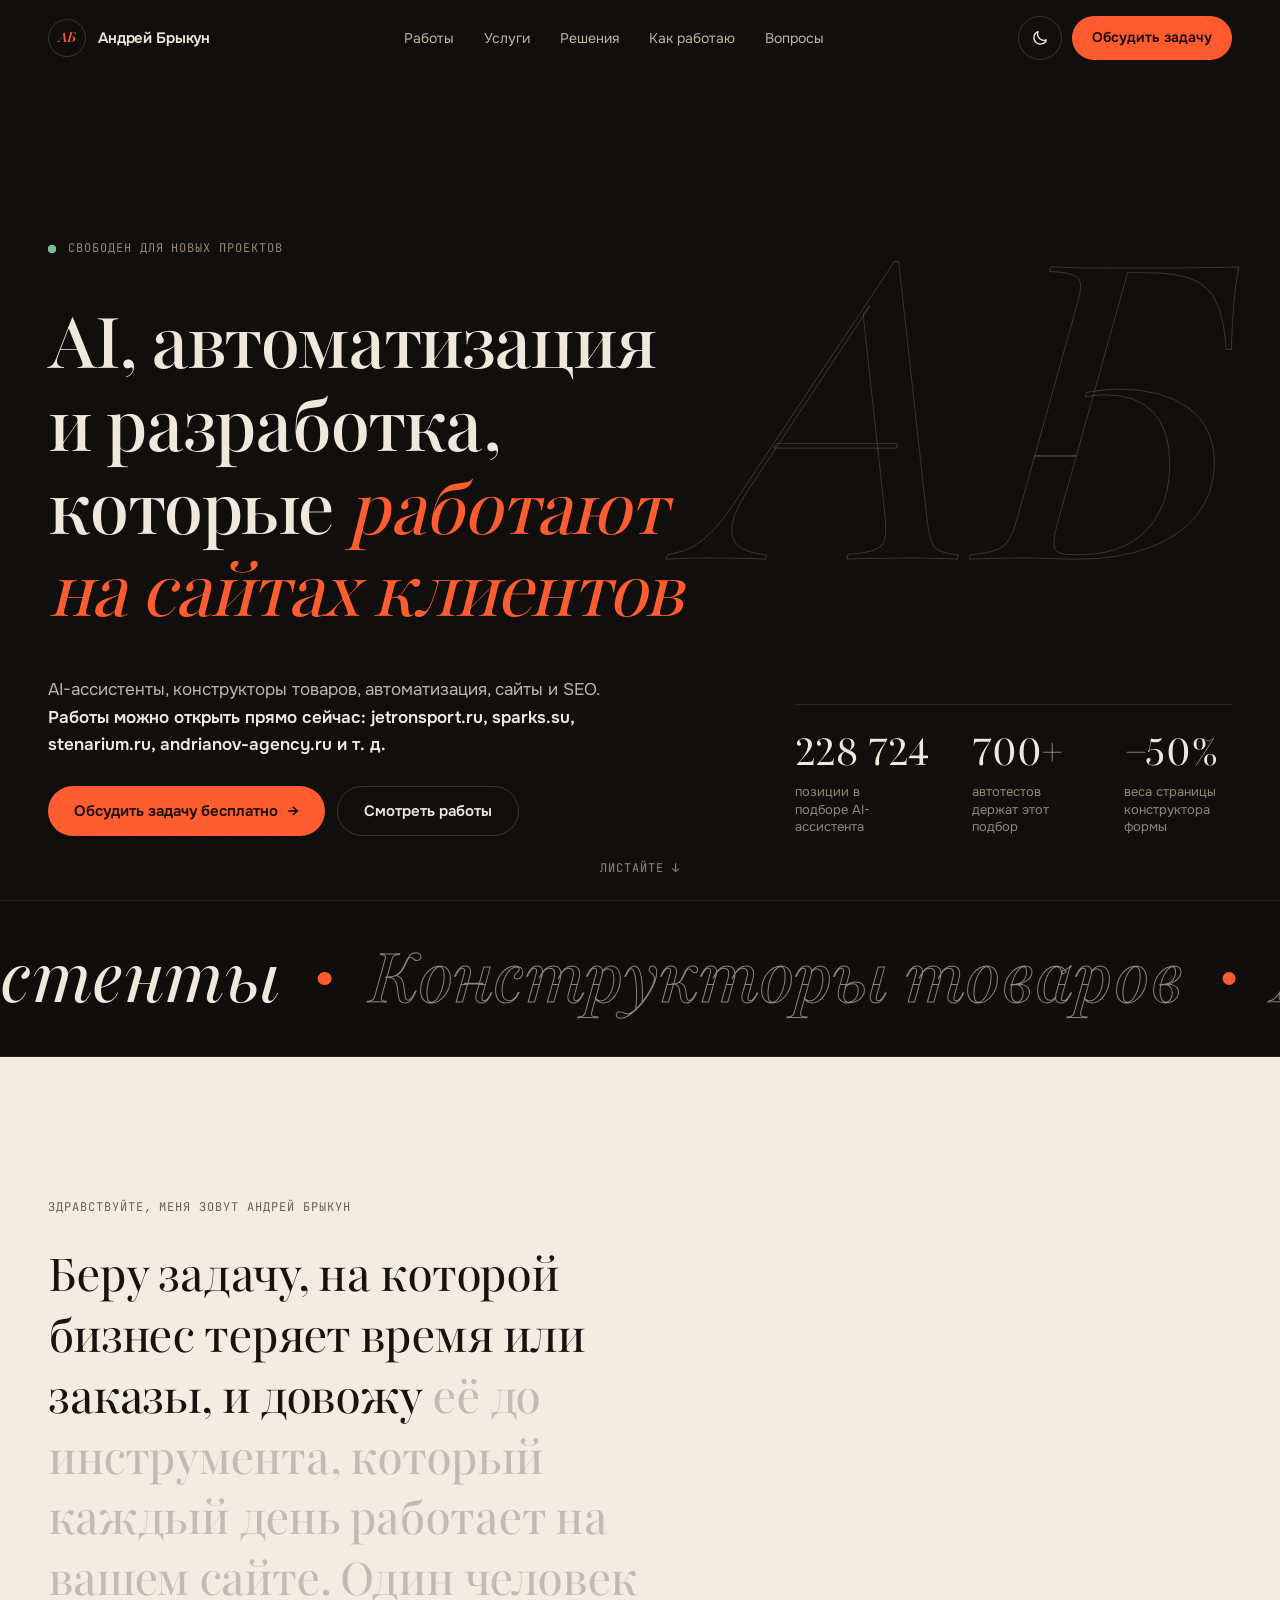
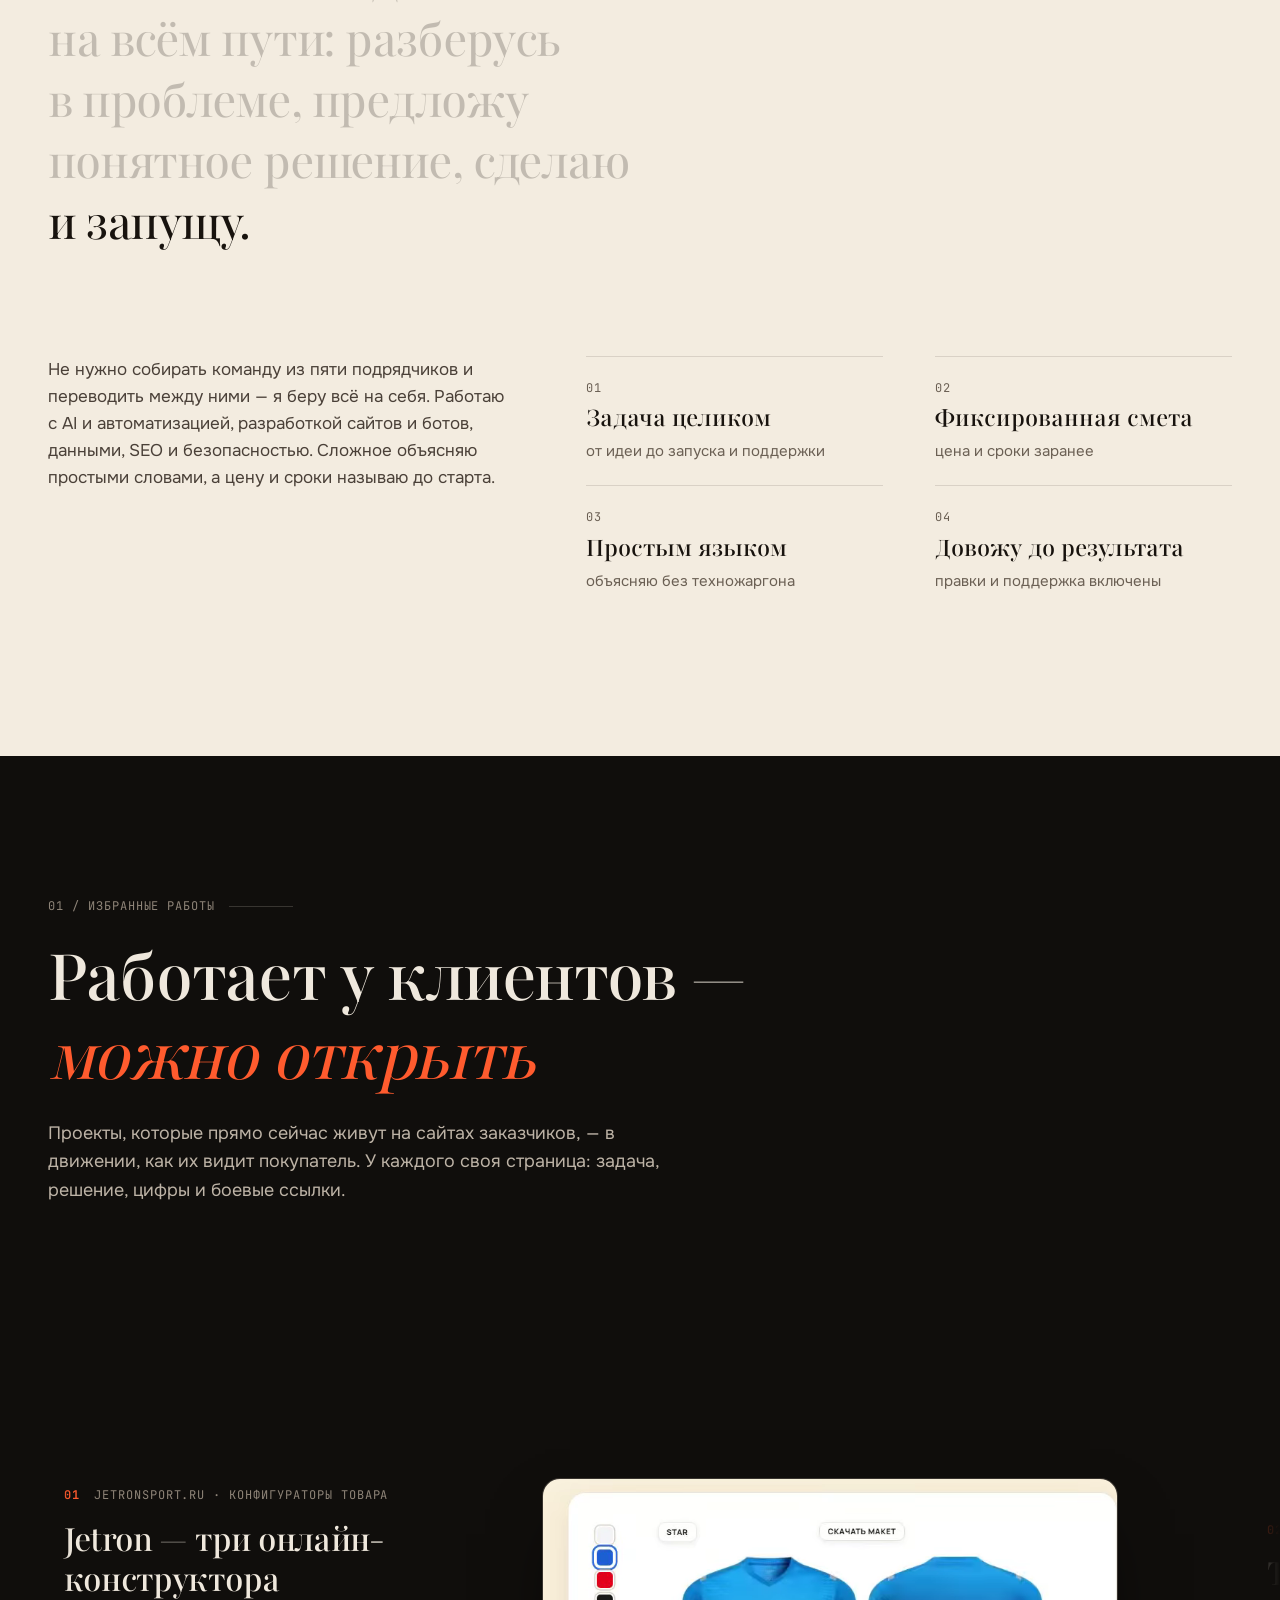
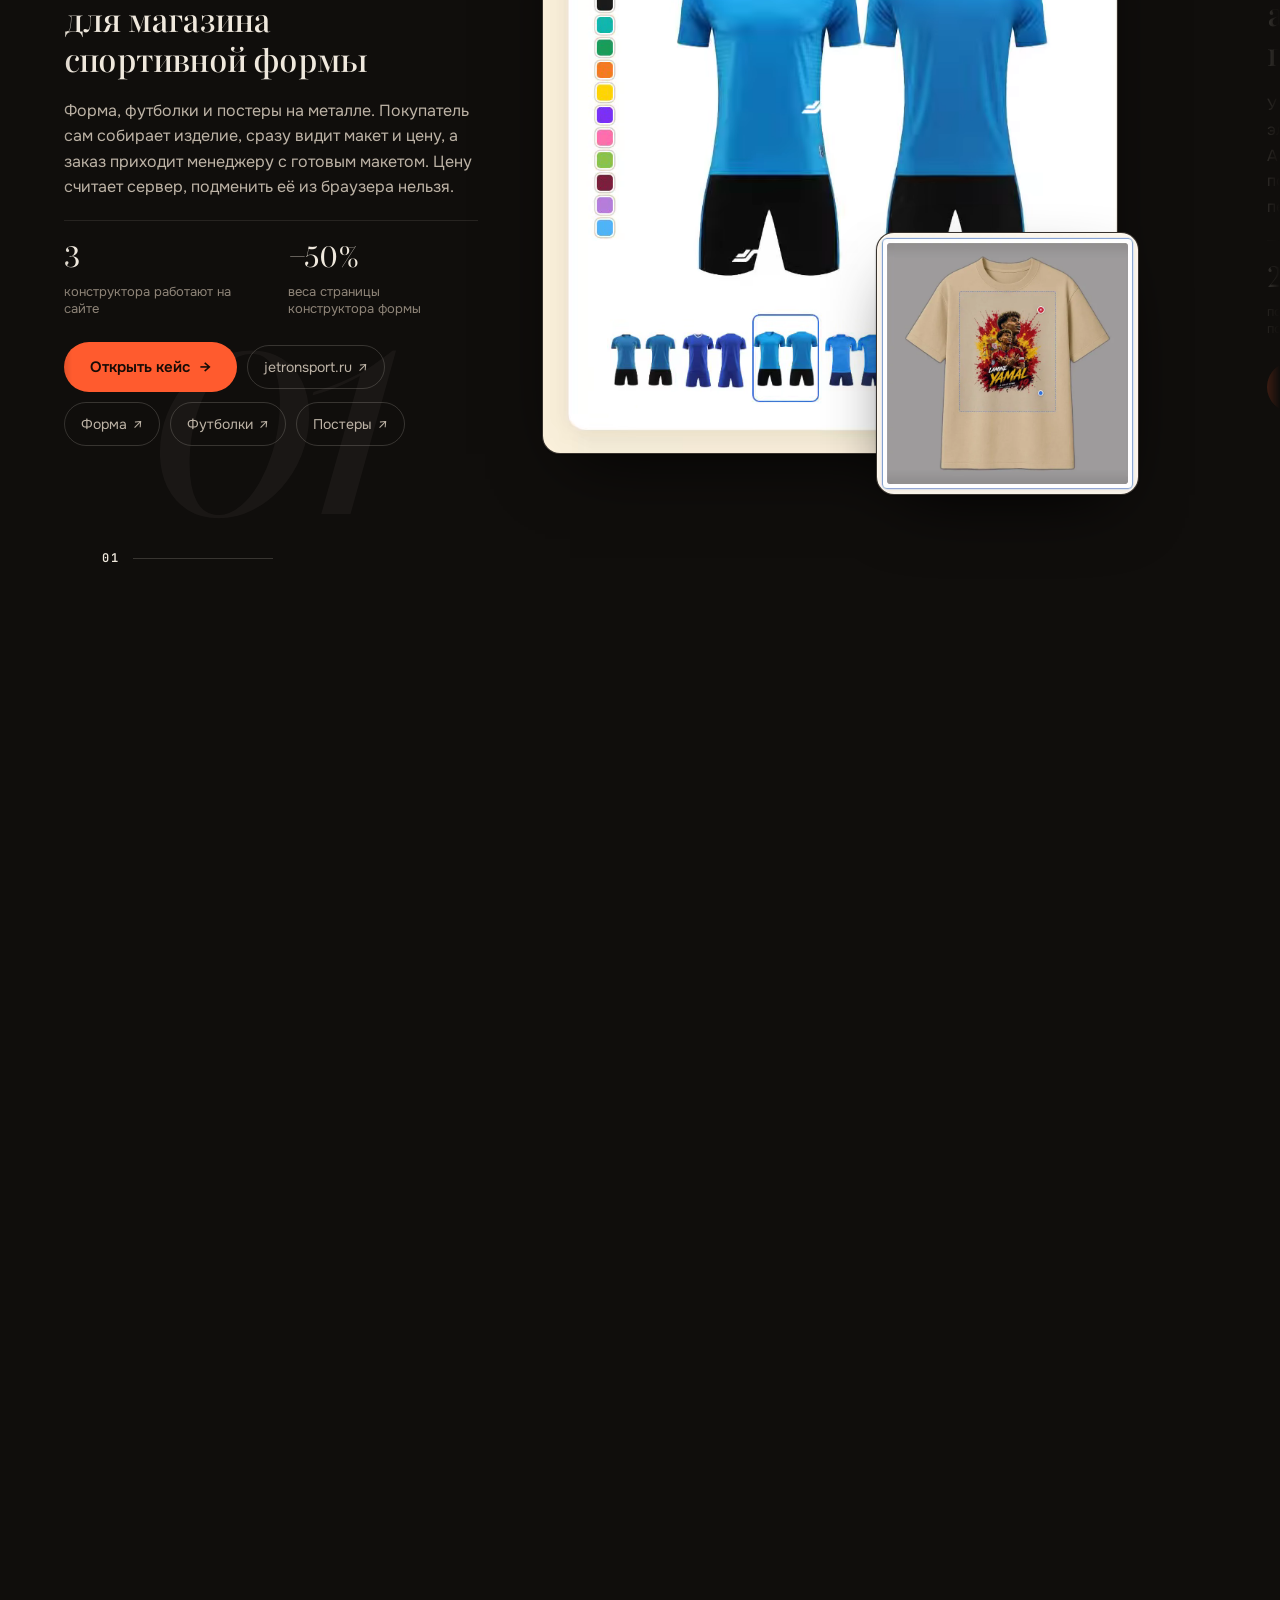
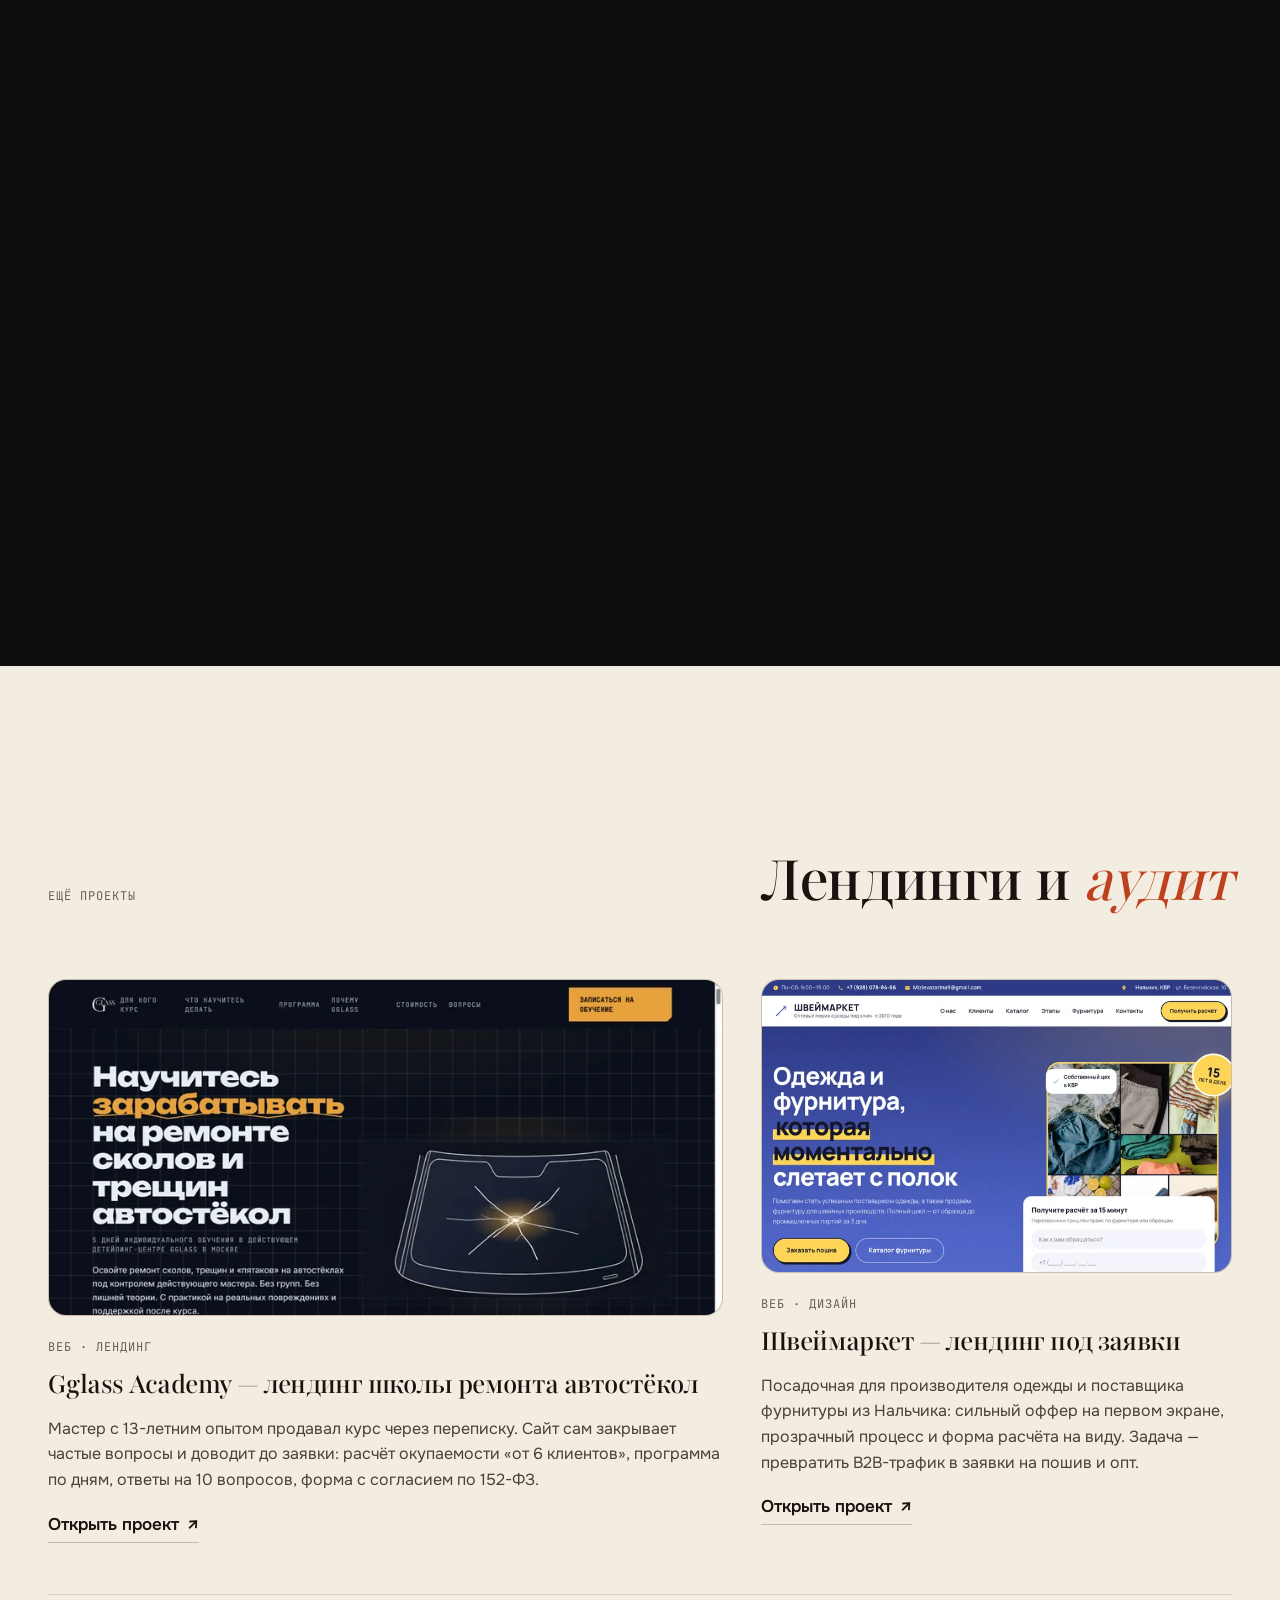
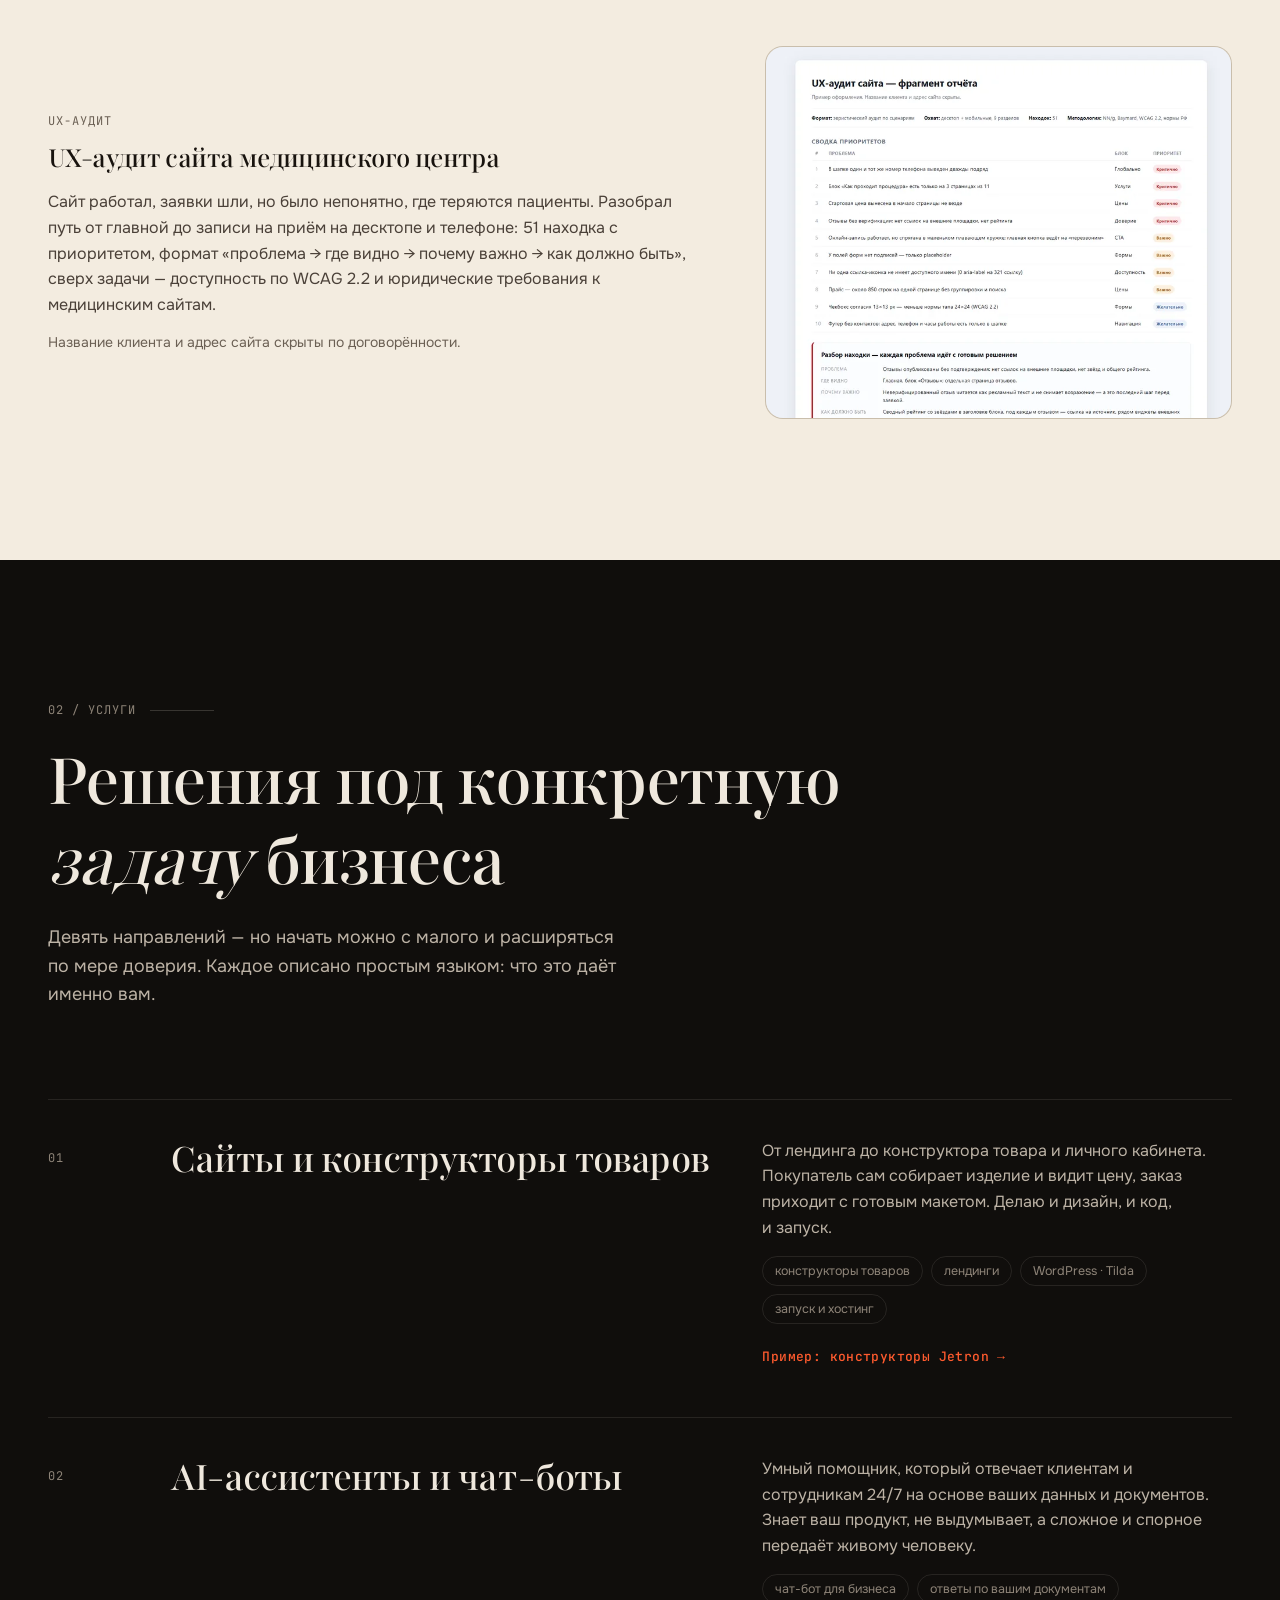
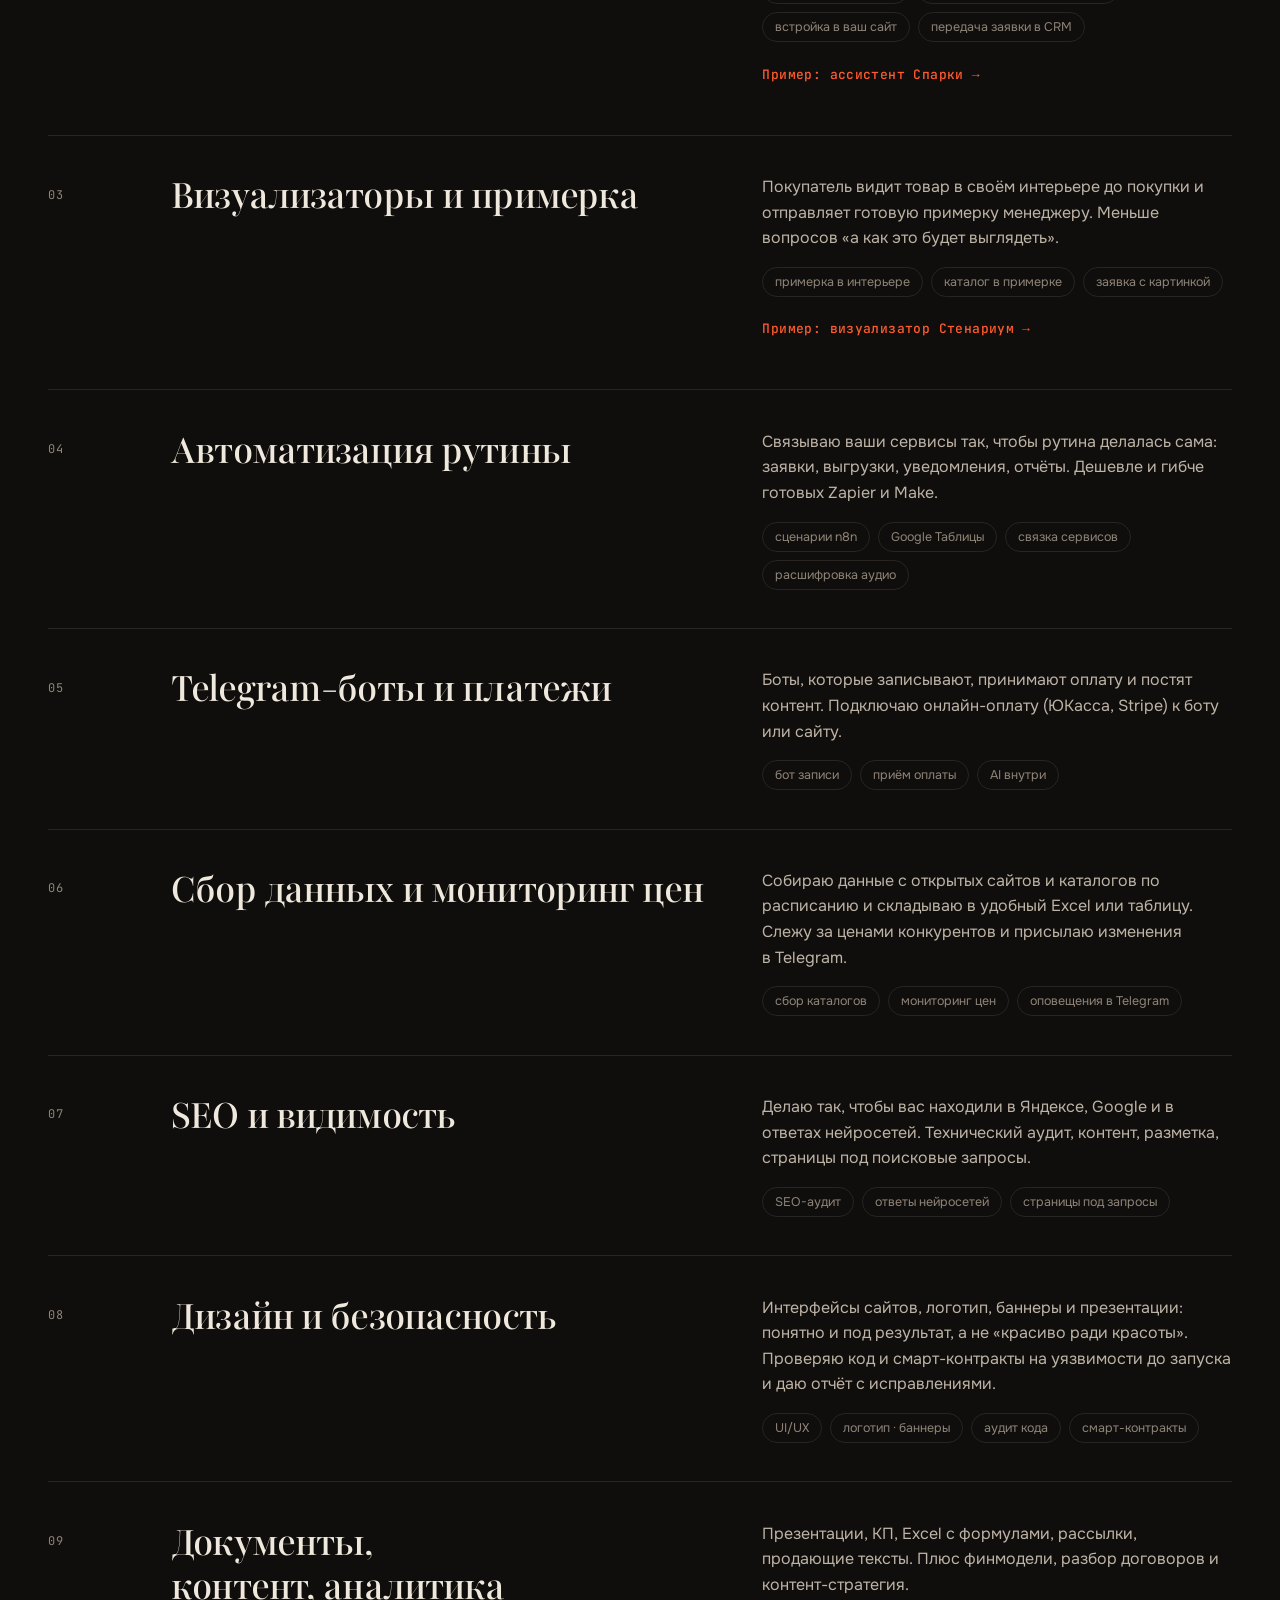
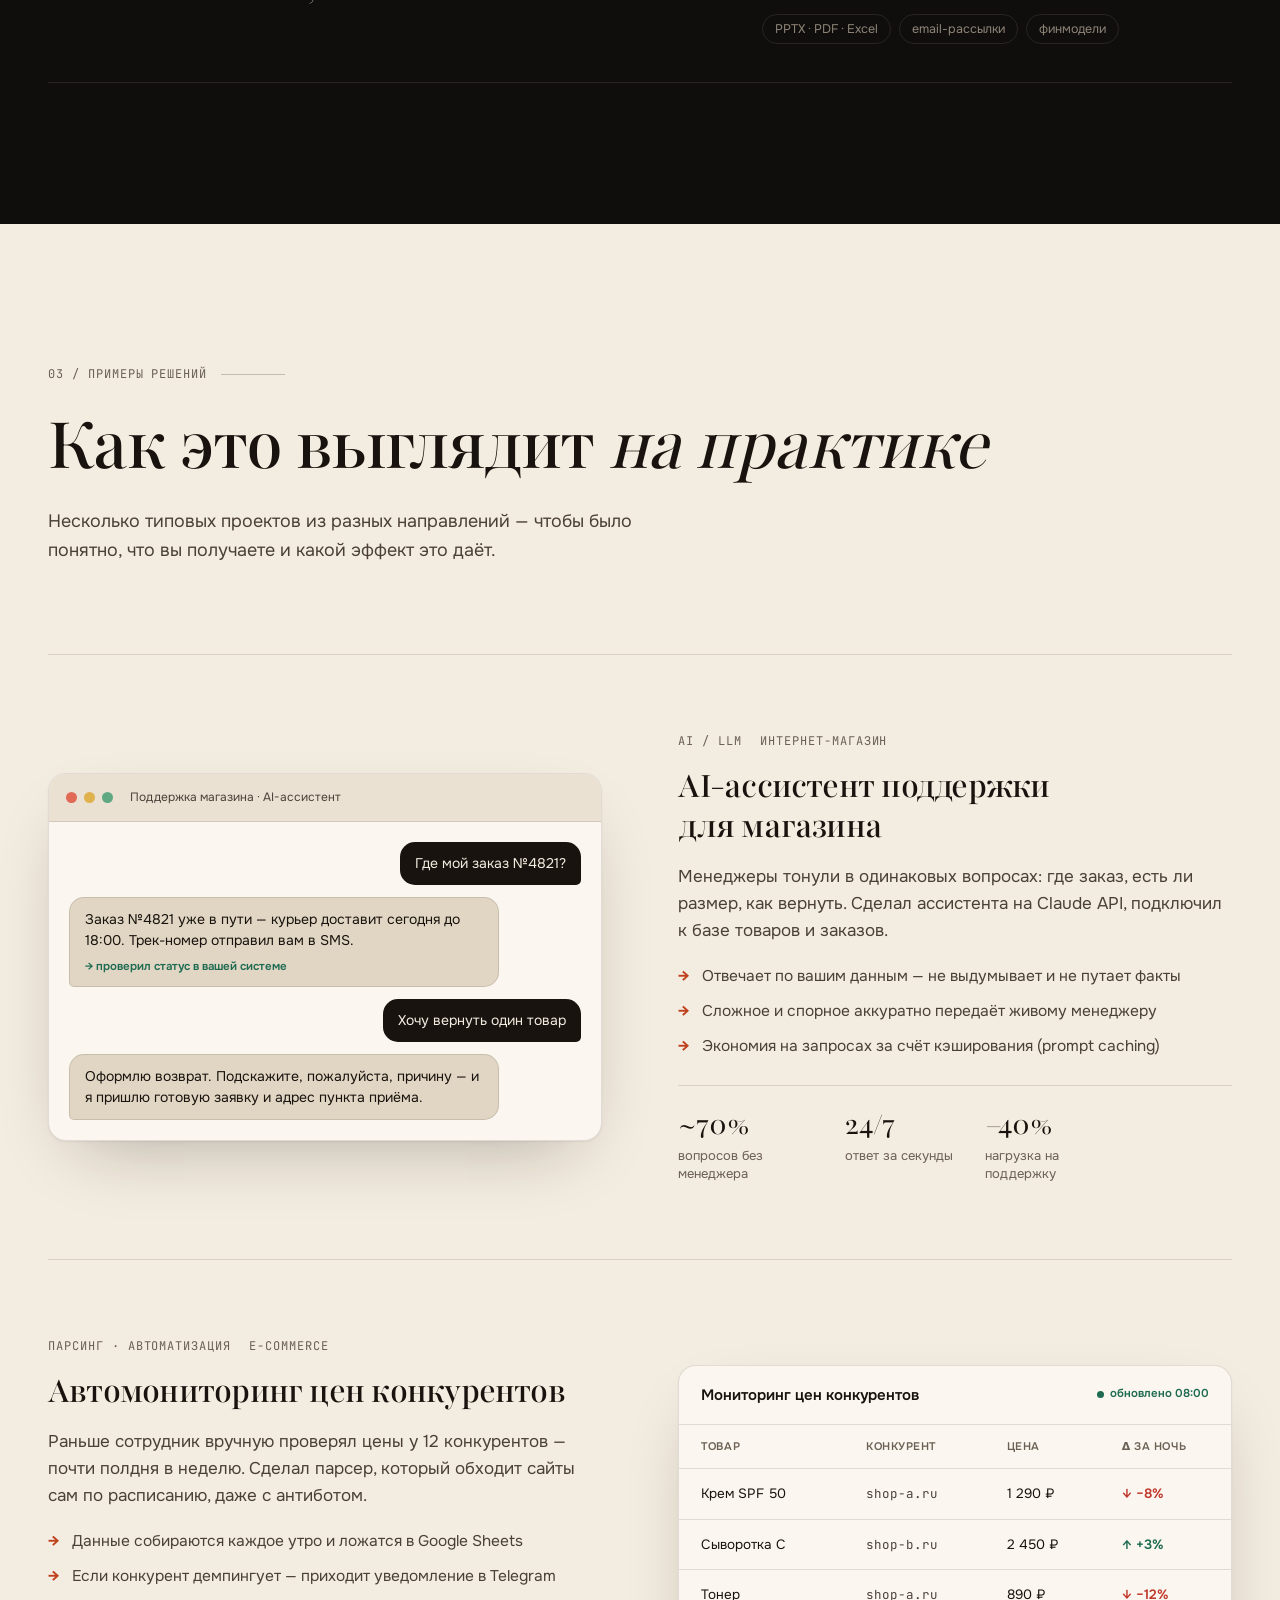
==== commit b5ea5fa2: "Портфолио, четвёртый круг: бежевые главы с частицами, плавность, WOW - Главы чёрная/бежевая вперемеж" ====
--- a/index.html
+++ b/index.html
@@ -110,7 +110,7 @@
     <p class="mono manifest-kicker">Здравствуйте, меня зовут Андрей Брыкун</p>
     <p class="manifest-text" data-scrub>Беру задачу, на которой бизнес теряет время или заказы, и&nbsp;довожу её до инструмента, который каждый день работает на&nbsp;вашем сайте. Один человек на&nbsp;всём пути: разберусь в&nbsp;проблеме, предложу понятное решение, сделаю и&nbsp;запущу.</p>
     <div class="manifest-cols">
-      <p class="manifest-note" data-reveal>Не нужно собирать команду из пяти подрядчиков и переводить между ними — я беру всё на себя. Работаю с AI и автоматизацией, разработкой сайтов и ботов, данными, SEO и безопасностью. Сложное объясняю простыми словами, а цену и сроки называю до старта.</p>
+      <p class="manifest-note" data-reveal>Не нужно собирать команду из пяти подрядчиков и переводить между ними&nbsp;— я беру всё на себя. Работаю с AI и автоматизацией, разработкой сайтов и ботов, данными, SEO и безопасностью. Сложное объясняю простыми словами, а цену и сроки называю до старта.</p>
       <ol class="pledges">
         <li data-reveal><span class="mono">01</span><strong>Задача целиком</strong><span>от идеи до запуска и поддержки</span></li>
         <li data-reveal><span class="mono">02</span><strong>Фиксированная смета</strong><span>цена и сроки заранее</span></li>
@@ -126,8 +126,8 @@
   <div class="wrap">
     <div class="sec-head">
       <span class="mono">01 / Избранные работы</span>
-      <h2 id="work-h" data-split>Работает у клиентов — <em>можно открыть</em></h2>
-      <p>Проекты, которые прямо сейчас живут на сайтах заказчиков, — в движении, как их видит покупатель. У каждого своя страница: задача, решение, цифры и боевые ссылки.</p>
+      <h2 id="work-h" data-split>Работает у клиентов&nbsp;— <em>можно открыть</em></h2>
+      <p>Проекты, которые прямо сейчас живут на сайтах заказчиков,&nbsp;— в движении, как их видит покупатель. У каждого своя страница: задача, решение, цифры и боевые ссылки.</p>
     </div>
   </div>
   <div class="work-pin">
@@ -138,7 +138,7 @@
         <span class="scene-big" aria-hidden="true">01</span>
         <div class="scene-text">
           <p class="scene-idx mono"><span>01</span>jetronsport.ru · конфигураторы товара</p>
-          <h3 id="s1-h" class="scene-title"><a href="cases/jetron/">Jetron — три онлайн-конструктора для&nbsp;магазина спортивной формы</a></h3>
+          <h3 id="s1-h" class="scene-title"><a href="cases/jetron/">Jetron&nbsp;— три онлайн-конструктора для&nbsp;магазина спортивной формы</a></h3>
           <p class="scene-desc">Форма, футболки и постеры на металле. Покупатель сам собирает изделие, сразу видит макет и цену, а заказ приходит менеджеру с готовым макетом. Цену считает сервер, подменить её из браузера нельзя.</p>
           <dl class="scene-metrics">
             <div><dt>3</dt><dd>конструктора работают на сайте</dd></div>
@@ -162,7 +162,7 @@
         <span class="scene-big" aria-hidden="true">02</span>
         <div class="scene-text">
           <p class="scene-idx mono"><span>02</span>sparks.su · AI-ассистент</p>
-          <h3 id="s2-h" class="scene-title"><a href="cases/sparks/">ТД «Спаркс» — ассистент Спарки подбирает оборудование</a></h3>
+          <h3 id="s2-h" class="scene-title"><a href="cases/sparks/">ТД «Спаркс»&nbsp;— ассистент Спарки подбирает оборудование</a></h3>
           <p class="scene-desc">У производителя мотор-редукторов и электродвигателей больше 228 000 позиций. Ассистент ведёт покупателя по параметрам подбора, отвечает на вопросы на нейросети и передаёт менеджеру готовую заявку в AmoCRM.</p>
           <dl class="scene-metrics">
             <div><dt>228 724</dt><dd>позиции в каталоге подбора</dd></div>
@@ -183,7 +183,7 @@
         <span class="scene-big" aria-hidden="true">03</span>
         <div class="scene-text">
           <p class="scene-idx mono"><span>03</span>stenarium.ru · визуализатор</p>
-          <h3 id="s3-h" class="scene-title"><a href="cases/stenarium/">Стенариум — примерка стеновых панелей в&nbsp;интерьере</a></h3>
+          <h3 id="s3-h" class="scene-title"><a href="cases/stenarium/">Стенариум&nbsp;— примерка стеновых панелей в&nbsp;интерьере</a></h3>
           <p class="scene-desc">Панели продаются по фото образца, и покупатель не понимает, как это будет на его стене. Визуализатор отделывает три стены комнаты независимо, а готовую примерку можно сохранить и отправить менеджеру.</p>
           <dl class="scene-metrics">
             <div><dt>68</dt><dd>позиций каталога в примерке</dd></div>
@@ -203,8 +203,8 @@
         <span class="scene-big" aria-hidden="true">04</span>
         <div class="scene-text">
           <p class="scene-idx mono"><span>04</span>andrianov-agency.ru · сайт PR-агентства</p>
-          <h3 id="s4-h" class="scene-title"><a href="cases/andrianov/">PR-агентство Андрианова — новый сайт на&nbsp;WordPress</a></h3>
-          <p class="scene-desc">Главная и три страницы услуг — классический, судебный и вирусный PR — собраны на WordPress с использованием макета в Figma — и для компьютера, и для телефона. Ролики агентства играют прямо с сайта, без чужого плеера.</p>
+          <h3 id="s4-h" class="scene-title"><a href="cases/andrianov/">PR-агентство Андрианова&nbsp;— новый сайт на&nbsp;WordPress</a></h3>
+          <p class="scene-desc">Главная и три страницы услуг&nbsp;— классический, судебный и вирусный PR&nbsp;— собраны на WordPress с использованием макета в Figma&nbsp;— и для компьютера, и для телефона. Ролики агентства играют прямо с сайта, без чужого плеера.</p>
           <dl class="scene-metrics">
             <div><dt>4</dt><dd>страницы по макету в Figma</dd></div>
             <div><dt>0,8&nbsp;МБ</dt><dd>весит главная при загрузке</dd></div>
@@ -228,7 +228,7 @@
 </section>
 
 <!-- ════════ ЕЩЁ ПРОЕКТЫ ════════ -->
-<section class="more tone-ink" id="more" aria-labelledby="more-h">
+<section class="more tone-paper" id="more" aria-labelledby="more-h">
   <div class="wrap">
     <div class="more-head">
       <span class="mono">Ещё проекты</span>
@@ -239,7 +239,7 @@
         <a class="mcard-shot" href="https://andrrreyiv.github.io/gglass-academy/" target="_blank" rel="noopener" tabindex="-1" aria-hidden="true"><img src="assets/img/gglass-800.webp" srcset="assets/img/gglass-800.webp 800w, assets/img/gglass-1600.webp 1600w" sizes="(min-width:1024px) 56vw, 92vw" width="1600" height="813" alt="" loading="lazy" decoding="async"></a>
         <div class="mcard-body">
           <p class="mono">Веб · лендинг</p>
-          <h3>Gglass Academy — лендинг школы ремонта автостёкол</h3>
+          <h3>Gglass Academy&nbsp;— лендинг школы ремонта автостёкол</h3>
           <p>Мастер с 13-летним опытом продавал курс через переписку. Сайт сам закрывает частые вопросы и доводит до заявки: расчёт окупаемости «от 6 клиентов», программа по дням, ответы на 10 вопросов, форма с согласием по 152-ФЗ.</p>
           <a class="link-arrow" href="https://andrrreyiv.github.io/gglass-academy/" target="_blank" rel="noopener">Открыть проект <span aria-hidden="true">↗</span></a>
         </div>
@@ -248,8 +248,8 @@
         <a class="mcard-shot" href="https://andrrreyiv.github.io/sheymarket-landing/" target="_blank" rel="noopener" tabindex="-1" aria-hidden="true"><img src="assets/img/sheymarket-800.webp" srcset="assets/img/sheymarket-800.webp 800w, assets/img/sheymarket-1280.webp 1280w" sizes="(min-width:1024px) 40vw, 92vw" width="1280" height="917" alt="" loading="lazy" decoding="async"></a>
         <div class="mcard-body">
           <p class="mono">Веб · дизайн</p>
-          <h3>Швеймаркет — лендинг под заявки</h3>
-          <p>Посадочная для производителя одежды и поставщика фурнитуры из Нальчика: сильный оффер на первом экране, прозрачный процесс и форма расчёта на виду. Задача — превратить B2B-трафик в заявки на пошив и опт.</p>
+          <h3>Швеймаркет&nbsp;— лендинг под заявки</h3>
+          <p>Посадочная для производителя одежды и поставщика фурнитуры из Нальчика: сильный оффер на первом экране, прозрачный процесс и форма расчёта на виду. Задача&nbsp;— превратить B2B-трафик в заявки на пошив и опт.</p>
           <a class="link-arrow" href="https://andrrreyiv.github.io/sheymarket-landing/" target="_blank" rel="noopener">Открыть проект <span aria-hidden="true">↗</span></a>
         </div>
       </article>
@@ -258,7 +258,7 @@
         <div class="mcard-body">
           <p class="mono">UX-аудит</p>
           <h3>UX-аудит сайта медицинского центра</h3>
-          <p>Сайт работал, заявки шли, но было непонятно, где теряются пациенты. Разобрал путь от главной до записи на приём на десктопе и телефоне: 51 находка с приоритетом, формат «проблема → где видно → почему важно → как должно быть», сверх задачи — доступность по WCAG 2.2 и юридические требования к медицинским сайтам.</p>
+          <p>Сайт работал, заявки шли, но было непонятно, где теряются пациенты. Разобрал путь от главной до записи на приём на десктопе и телефоне: 51 находка с приоритетом, формат «проблема → где видно → почему важно → как должно быть», сверх задачи&nbsp;— доступность по WCAG 2.2 и юридические требования к медицинским сайтам.</p>
           <p class="mcard-note">Название клиента и адрес сайта скрыты по договорённости.</p>
         </div>
       </article>
@@ -267,12 +267,12 @@
 </section>
 
 <!-- ════════ 02 / УСЛУГИ — типографский индекс ════════ -->
-<section class="services tone-paper" id="services" aria-labelledby="svc-h">
+<section class="services" id="services" aria-labelledby="svc-h">
   <div class="wrap">
     <div class="sec-head">
       <span class="mono">02 / Услуги</span>
       <h2 id="svc-h" data-split>Решения под конкретную <em>задачу</em> бизнеса</h2>
-      <p>Девять направлений — но начать можно с малого и расширяться по мере доверия. Каждое описано простым языком: что это даёт именно вам.</p>
+      <p>Девять направлений&nbsp;— но начать можно с малого и расширяться по мере доверия. Каждое описано простым языком: что это даёт именно вам.</p>
     </div>
     <ol class="svc-list">
       <li class="svc" data-reveal data-preview="assets/img/jetron-form-800.webp"><span class="svc-n mono">01</span><h3 class="svc-t">Сайты и конструкторы товаров</h3><div class="svc-b"><p>От лендинга до конструктора товара и личного кабинета. Покупатель сам собирает изделие и видит цену, заказ приходит с готовым макетом. Делаю и дизайн, и код, и запуск.</p><ul class="tags"><li>конструкторы товаров</li><li>лендинги</li><li>WordPress · Tilda</li><li>запуск и хостинг</li></ul><a class="svc-ex" href="cases/jetron/">Пример: конструкторы Jetron <span aria-hidden="true">→</span></a></div></li>
@@ -289,12 +289,12 @@
 </section>
 
 <!-- ════════ 03 / ПРИМЕРЫ РЕШЕНИЙ (типовые 1–5: тексты без изменений — решение владельца 10.10) ════════ -->
-<section class="solutions tone-ink" id="solutions" aria-labelledby="sol-h">
+<section class="solutions tone-paper" id="solutions" aria-labelledby="sol-h">
   <div class="wrap">
     <div class="sec-head">
       <span class="mono">03 / Примеры решений</span>
       <h2 id="sol-h" data-split>Как это выглядит <em>на практике</em></h2>
-      <p>Несколько типовых проектов из разных направлений — чтобы было понятно, что вы получаете и какой эффект это даёт.</p>
+      <p>Несколько типовых проектов из разных направлений&nbsp;— чтобы было понятно, что вы получаете и какой эффект это даёт.</p>
     </div>
 
     <article class="sol" data-reveal>
@@ -303,9 +303,9 @@
           <div class="mock-bar"><span></span><span></span><span></span><div class="ttl">Поддержка магазина · AI-ассистент</div></div>
           <div class="chat">
             <div class="bub u">Где мой заказ №4821?</div>
-            <div class="bub a">Заказ №4821 уже в пути — курьер доставит сегодня до 18:00. Трек-номер отправил вам в SMS.<span class="src">→ проверил статус в вашей системе</span></div>
+            <div class="bub a">Заказ №4821 уже в пути&nbsp;— курьер доставит сегодня до 18:00. Трек-номер отправил вам в SMS.<span class="src">→ проверил статус в вашей системе</span></div>
             <div class="bub u">Хочу вернуть один товар</div>
-            <div class="bub a">Оформлю возврат. Подскажите, пожалуйста, причину — и я пришлю готовую заявку и адрес пункта приёма.</div>
+            <div class="bub a">Оформлю возврат. Подскажите, пожалуйста, причину&nbsp;— и я пришлю готовую заявку и адрес пункта приёма.</div>
           </div>
         </div>
       </div>
@@ -314,7 +314,7 @@
         <h3>AI-ассистент поддержки для магазина</h3>
         <p class="desc">Менеджеры тонули в одинаковых вопросах: где заказ, есть ли размер, как вернуть. Сделал ассистента на Claude API, подключил к базе товаров и заказов.</p>
         <ul class="did">
-          <li>Отвечает по вашим данным — не выдумывает и не путает факты</li>
+          <li>Отвечает по вашим данным&nbsp;— не выдумывает и не путает факты</li>
           <li>Сложное и спорное аккуратно передаёт живому менеджеру</li>
           <li>Экономия на запросах за счёт кэширования (prompt caching)</li>
         </ul>
@@ -341,10 +341,10 @@
       <div class="sol-info">
         <p class="sol-tag mono"><span>Парсинг · автоматизация</span><span>E-commerce</span></p>
         <h3>Автомониторинг цен конкурентов</h3>
-        <p class="desc">Раньше сотрудник вручную проверял цены у 12 конкурентов — почти полдня в неделю. Сделал парсер, который обходит сайты сам по расписанию, даже с антиботом.</p>
+        <p class="desc">Раньше сотрудник вручную проверял цены у 12 конкурентов&nbsp;— почти полдня в неделю. Сделал парсер, который обходит сайты сам по расписанию, даже с антиботом.</p>
         <ul class="did">
           <li>Данные собираются каждое утро и ложатся в Google Sheets</li>
-          <li>Если конкурент демпингует — приходит уведомление в Telegram</li>
+          <li>Если конкурент демпингует&nbsp;— приходит уведомление в Telegram</li>
           <li>Работает с защитой (Cloudflare, JS-рендер), не падает</li>
         </ul>
         <dl class="sol-metrics"><div><dt>12</dt><dd>конкурентов на автопилоте</dd></div><div><dt>~4 ч</dt><dd>экономии в неделю</dd></div><div><dt>в&nbsp;день</dt><dd>реакция на демпинг</dd></div></dl>
@@ -370,7 +370,7 @@
         <h3>Бот записи с онлайн-оплатой</h3>
         <p class="desc">Запись через директ и звонки терялась, было много неявок. Сделал Telegram-бота: выбор услуги и времени, предоплата через ЮКассу, авто-напоминания.</p>
         <ul class="did">
-          <li>Клиент записывается сам в любое время — без администратора</li>
+          <li>Клиент записывается сам в любое время&nbsp;— без администратора</li>
           <li>Предоплата отсекает неявки и «забыл прийти»</li>
           <li>Напоминание накануне снижает пропуски</li>
         </ul>
@@ -438,19 +438,19 @@
 </section>
 
 <!-- ════════ 04 / ПРОЦЕСС ════════ -->
-<section class="process tone-paper" id="process" aria-labelledby="proc-h">
+<section class="process" id="process" aria-labelledby="proc-h">
   <div class="wrap">
     <div class="sec-head">
       <span class="mono">04 / Как работаю</span>
       <h2 id="proc-h" data-split>Понятный процесс <em>без сюрпризов</em></h2>
-      <p>Один путь для любой задачи — от AI-бота до аудита. Вы всегда знаете, что происходит и сколько это стоит.</p>
+      <p>Один путь для любой задачи&nbsp;— от AI-бота до аудита. Вы всегда знаете, что происходит и сколько это стоит.</p>
     </div>
     <div class="proc">
       <div class="proc-line" aria-hidden="true"></div>
       <ol class="proc-steps">
         <li data-reveal><span class="proc-n">1</span><h3>Разбор задачи</h3><p>Бесплатно созваниваемся, я вникаю в проблему и предлагаю решение простыми словами.</p></li>
         <li data-reveal><span class="proc-n">2</span><h3>Смета и сроки</h3><p>Называю фиксированную цену и срок до старта. Без «доплат по ходу».</p></li>
-        <li data-reveal><span class="proc-n">3</span><h3>Делаю и показываю</h3><p>Работаю этапами, показываю промежуточный результат — вы видите прогресс, а не «чёрный ящик».</p></li>
+        <li data-reveal><span class="proc-n">3</span><h3>Делаю и показываю</h3><p>Работаю этапами, показываю промежуточный результат&nbsp;— вы видите прогресс, а не «чёрный ящик».</p></li>
         <li data-reveal><span class="proc-n">4</span><h3>Запуск и поддержка</h3><p>Запускаю, обучаю пользоваться, остаюсь на связи. Правки в рамках задачи включены.</p></li>
       </ol>
     </div>
@@ -459,25 +459,25 @@
       <ul class="why-list">
         <li data-reveal><strong>Один подрядчик <em>на всё</em></strong><span>Не нужно искать отдельно дизайнера, программиста и SEO-шника. Я закрываю смежные задачи и не теряю контекст между ними.</span></li>
         <li data-reveal><strong>Говорю на <em>вашем языке</em></strong><span>Никакого техножаргона. Объясняю, что и зачем делаю, чтобы вы принимали решения осознанно.</span></li>
-        <li data-reveal><strong>Бесплатный <em>первый разбор</em></strong><span>Сначала разберу задачу и предложу подход бесплатно. Решите, что мы понимаем друг друга — продолжим.</span></li>
+        <li data-reveal><strong>Бесплатный <em>первый разбор</em></strong><span>Сначала разберу задачу и предложу подход бесплатно. Решите, что мы понимаем друг друга&nbsp;— продолжим.</span></li>
       </ul>
     </div>
   </div>
 </section>
 
 <!-- ════════ 05 / ВОПРОСЫ ════════ -->
-<section class="faq-sec" id="faq" aria-labelledby="faq-h">
+<section class="faq-sec tone-paper" id="faq" aria-labelledby="faq-h">
   <div class="wrap faq-grid">
     <div class="sec-head">
       <span class="mono">05 / Частые вопросы</span>
       <h2 id="faq-h" data-split>Отвечаю <em>на главное</em></h2>
     </div>
     <div class="faq">
-      <details open><summary>Сколько стоит проект?</summary><div class="ans">Зависит от задачи и объёма. После бесплатного разбора назову точную фиксированную сумму и срок — до начала работ, без сюрпризов по ходу.</div></details>
-      <details><summary>Я не разбираюсь в технологиях — это проблема?</summary><div class="ans">Совсем нет. Это моя работа — перевести вашу задачу на язык решения. Я объясняю всё простыми словами, а вы принимаете решения по сути, а не по терминам.</div></details>
-      <details><summary>Вы делаете так много всего — точно не распыляетесь?</summary><div class="ans">Наоборот: смежные задачи у одного человека делаются быстрее и без потерь на «переводе» между подрядчиками. Если задача требует узкой экспертизы вне моей зоны — честно скажу заранее.</div></details>
-      <details><summary>С чего лучше начать?</summary><div class="ans">С бесплатного разбора задачи. Опишите проблему в двух словах — я предложу понятный план и оценку. Часто можно стартовать с небольшого шага и расширяться.</div></details>
-      <details><summary>Что с поддержкой после запуска?</summary><div class="ans">Запускаю, показываю как пользоваться и остаюсь на связи. Правки в рамках задачи включены, дальнейшее развитие — по договорённости.</div></details>
+      <details open><summary>Сколько стоит проект?</summary><div class="ans">Зависит от задачи и объёма. После бесплатного разбора назову точную фиксированную сумму и срок&nbsp;— до начала работ, без сюрпризов по ходу.</div></details>
+      <details><summary>Я не разбираюсь в технологиях&nbsp;— это проблема?</summary><div class="ans">Совсем нет. Это моя работа&nbsp;— перевести вашу задачу на язык решения. Я объясняю всё простыми словами, а вы принимаете решения по сути, а не по терминам.</div></details>
+      <details><summary>Вы делаете так много всего&nbsp;— точно не распыляетесь?</summary><div class="ans">Наоборот: смежные задачи у одного человека делаются быстрее и без потерь на «переводе» между подрядчиками. Если задача требует узкой экспертизы вне моей зоны&nbsp;— честно скажу заранее.</div></details>
+      <details><summary>С чего лучше начать?</summary><div class="ans">С бесплатного разбора задачи. Опишите проблему в двух словах&nbsp;— я предложу понятный план и оценку. Часто можно стартовать с небольшого шага и расширяться.</div></details>
+      <details><summary>Что с поддержкой после запуска?</summary><div class="ans">Запускаю, показываю как пользоваться и остаюсь на связи. Правки в рамках задачи включены, дальнейшее развитие&nbsp;— по договорённости.</div></details>
       <details><summary>А мои данные в безопасности?</summary><div class="ans">Да. Я отдельно занимаюсь безопасностью, поэтому отношусь к данным аккуратно: доступы по минимуму, ничего лишнего не храню, секреты не попадают в открытый код.</div></details>
     </div>
   </div>
@@ -488,12 +488,13 @@
   <div class="contact-ticker" aria-hidden="true"><div class="contact-track"><span>Обсудить задачу</span><span>Обсудить задачу</span><span>Обсудить задачу</span><span>Обсудить задачу</span></div></div>
   <div class="wrap contact-in">
     <p class="mono"><span class="dot" aria-hidden="true"></span>Свободен для проекта</p>
-    <h2 id="ct-h" data-split>Расскажите задачу — предложу <em>решение бесплатно</em></h2>
+    <h2 id="ct-h" data-split>Расскажите задачу&nbsp;— предложу <em>решение бесплатно</em></h2>
     <p class="contact-lead">Опишите проблему в двух словах. Я разберу её, предложу понятный план и назову цену со сроком. Без обязательств.</p>
     <div class="contact-acts">
-      <a href="https://t.me/Guru_Blockchain" target="_blank" rel="noopener" class="btn btn-accent btn-xl" data-magnet>
+      <a href="https://t.me/Guru_Blockchain" target="_blank" rel="noopener" class="btn btn-accent btn-xl ct-main" data-magnet aria-label="Написать в Telegram">
         <svg viewBox="0 0 24 24" fill="currentColor" aria-hidden="true"><path d="M9.78 18.65l.28-4.23 7.68-6.92c.34-.31-.07-.46-.52-.19L7.74 13.3 3.64 12c-.88-.25-.89-.86.2-1.3l15.97-6.16c.73-.33 1.43.18 1.15 1.3l-2.72 12.81c-.19.91-.74 1.13-1.5.71L12.6 16.3l-1.99 1.93c-.23.23-.42.42-.83.42z"/></svg>
-        Написать в Telegram
+        <span class="roll" aria-hidden="true"><span>Написать в Telegram</span><span>Написать в Telegram</span></span>
+        <span class="arr ne" aria-hidden="true">↗</span>
       </a>
       <a href="tel:+79055905436" class="btn btn-line">8 905 590-54-36</a>
       <a href="mailto:brycun@mail.ru" class="btn btn-line">brycun@mail.ru</a>
--- a/assets/css/tokens.css
+++ b/assets/css/tokens.css
@@ -51,14 +51,14 @@
   --grain-op:.35;--grain-blend:multiply;
 }
 
-/* ── Тона секций — «главы» страницы, чтобы она не тонула в чёрном (владелец 18.10: «очень много чёрного»).
-   Секция переопределяет токены, и всё внутри перекрашивается само. --line считается от --fg-rgb
-   на том элементе, где объявлен, поэтому линии и тени объявлены в каждом тоне заново.
-   Бумага — тёплый крем с тёмным текстом; глубина — петроль, дополнительный цвет к оранжевому акценту. */
-.tone-paper,.tone-ink{background:var(--bg);color:var(--fg);
-  --line:rgba(var(--fg-rgb),.12);--line-2:rgba(var(--fg-rgb),.22)}
-.tone-paper{
-  color-scheme:light;
+/* ── Тона секций — «главы» страницы: чёрные и бежевые вперемежку (владелец 18.10: «очень много чёрного»,
+   затем «оставить чёрный и бежевый и сделать их вперемежку» — петроль убран). Секция переопределяет токены,
+   и всё внутри перекрашивается само. --line считается от --fg-rgb на том элементе, где объявлен,
+   поэтому линии объявлены в тоне заново. Частицы над бумагой печатаются её --fg и --accent
+   (gl.js, uPaperA/B), --gl-paper-k — их плотность относительно чёрных глав. */
+.tone-paper{background:var(--bg);color:var(--fg);
+  --line:rgba(var(--fg-rgb),.12);--line-2:rgba(var(--fg-rgb),.22);
+  color-scheme:light;--gl-paper-k:.9;
   --bg-rgb:243,236,224;--fg-rgb:24,19,14;
   --bg:#F3ECE0;--bg-2:#EAE1D2;--bg-3:#E1D6C3;--surface:#FBF7F0;
   --fg:#18130E;--fg-2:#4A4038;--fg-3:#6B6054;
@@ -66,16 +66,7 @@
   --cool:#2B5E8A;--ok:#1E6B52;--warn:#A87C1E;--bad:#C0392B;--violet:#6A4C93;
   --shadow:0 1px 2px rgba(24,19,14,.06),0 28px 70px -30px rgba(24,19,14,.32);
 }
-/* петроль: оранжевый на нём 4.54:1, --fg-3 5.2:1 (темнее не надо — читается почти как чёрный) */
-.tone-ink{
-  color-scheme:dark;
-  --bg-rgb:12,48,54;--fg-rgb:236,230,218;
-  --bg:#0C3036;--bg-2:#103A40;--bg-3:#16464C;--surface:#113A40;
-  --fg:#ECE6DA;--fg-2:#B9C4BE;--fg-3:#8FA19C;
-  --accent:#FF5B2E;--accent-2:#FF8A5C;--on-accent:#160B06;
-  --shadow:0 1px 2px rgba(0,0,0,.35),0 28px 70px -28px rgba(0,10,12,.8);
-}
-/* днём страница и так бумажная: «бумажные» главы уходят в песок поглубже, петроль остаётся тёмным */
+/* днём страница и так бумажная: «бумажные» главы уходят в песок поглубже */
 :root[data-theme="light"] .tone-paper{
   --bg-rgb:234,224,206;--bg:#EAE0CE;--bg-2:#E1D5BF;--bg-3:#D7C9B0;--surface:#F7F1E6;
   --fg-3:#62574B;--accent:#A8361A;  /* на песке #BF401C давал 4.05:1, этот — 5:1 */
--- a/assets/css/base.css
+++ b/assets/css/base.css
@@ -32,7 +32,7 @@
 .sec-head{display:grid;grid-template-columns:minmax(0,1fr);gap:22px;margin-bottom:clamp(48px,7vw,96px);max-width:1100px}
 .sec-head .mono{display:flex;align-items:center;gap:14px}
 .sec-head .mono::after{content:"";height:1px;flex:0 0 64px;background:var(--line-2)}
-.sec-head h2{font-size:clamp(44px,7.4vw,120px)}
+.sec-head h2{font-size:clamp(44px,6.2vw,96px)}   /* тише заголовка первого экрана */
 .sec-head p{max-width:620px;color:var(--fg-2);font-size:clamp(17px,1.4vw,19px)}
 
 /* ── кнопки. Магнит пишет --tx/--ty, нажатие — --press: три движения в одном transform
@@ -59,6 +59,16 @@
 .chip:hover{color:var(--fg);border-color:var(--fg)}
 .shot{position:relative;border-radius:var(--r);overflow:hidden;background:var(--bg-3);border:1px solid var(--line);box-shadow:var(--shadow)}
 .shot img,.shot video{display:block;width:100%;height:auto}
+/* маска слова SplitText (core.js splitHeading, home.js hero) режет по коробке слова: курсив Playfair выступает
+   вправо (на 390 px «главное» читалось «главнос»), хвосты «у», «д», «р» уходят ниже строки с line-height 1.
+   Запас внутри маски, отрицательные поля возвращают раскладку как была; слова выезжают с 125 %, чтобы
+   не выглядывать из нижнего запаса до старта. */
+.w-mask{padding:.04em .12em .16em .04em;margin:-.04em -.12em -.16em -.04em}
+/* пока снимок в пути — блик вместо пустой рамки; core.js снимает его по load */
+.shot:has(>img)::before{content:"";position:absolute;inset:0;background:linear-gradient(100deg,transparent 25%,rgba(var(--fg-rgb),.08) 50%,transparent 75%);transform:translateX(-100%);animation:shot-wait 1.5s var(--e-io) infinite}
+.shot>img{position:relative}
+.shot.is-ready::before{content:none}
+@keyframes shot-wait{to{transform:translateX(100%)}}
 .did{display:grid;gap:10px}
 .did li{display:flex;gap:12px;color:var(--fg-2);font-size:15.5px}
 .did li::before{content:"→";color:var(--accent);font-weight:700;flex:none}
@@ -76,7 +86,7 @@
 .nav.scrolled{background:rgba(var(--bg-rgb),.86);box-shadow:0 1px 0 var(--line);
   -webkit-backdrop-filter:blur(14px) saturate(1.2);backdrop-filter:blur(14px) saturate(1.2)}
 .nav.hide{transform:translateY(-100%)}
-.nav-in{display:flex;align-items:center;justify-content:space-between;gap:20px;height:76px}
+.nav-in{display:flex;align-items:center;justify-content:space-between;gap:20px;height:76px;transition:height .35s var(--e-out)}
 .nav.scrolled .nav-in{height:64px}
 .logo{display:flex;align-items:center;gap:12px;font-weight:600;font-size:15px;letter-spacing:-.01em}
 .logo-mark{width:38px;height:38px;border-radius:50%;border:1px solid var(--line-2);display:grid;place-items:center;
@@ -172,3 +182,9 @@
   ::view-transition-new(root){animation:vt-fade 160ms linear both}
   @keyframes vt-fade{from{opacity:0}to{opacity:1}}
 }
+/* смена темы: переходы цвета внутри снимка View Transition играли на полпути — круг открывал смешанные цвета */
+:root:active-view-transition *,:root:active-view-transition *::before,:root:active-view-transition *::after{transition:none!important}
+/* телефон: полноэкранное зерно с mix-blend и размытие меню поверх холста, меняющегося каждый кадр, — лишняя работа
+   видеокарты; меню там просто плотнее */
+@media (max-width:767px){.grain{display:none}}
+@media (pointer:coarse){.nav.scrolled{-webkit-backdrop-filter:none;backdrop-filter:none;background:rgba(var(--bg-rgb),.96)}}
--- a/assets/css/home.css
+++ b/assets/css/home.css
@@ -1,7 +1,19 @@
 /* ── WebGL-слой: один fixed-холст на всю страницу, частицы живут под контентом ── */
-.gl{position:fixed;inset:0;width:100%;height:100%;z-index:0;pointer-events:none;opacity:0;transition:opacity 1.2s var(--e-out)}
+.gl{position:fixed;inset:0;width:100%;height:100%;height:100lvh;z-index:0;pointer-events:none;opacity:0;transition:opacity 1.2s var(--e-out)}
 .gl-on .gl{opacity:1}
 main{position:relative;z-index:1}
+/* фон бежевых глав — слоем ПОД холстом, чтобы частицы летали и по бумаге (home.js, paperBands).
+   Слой стоит в body раньше холста: одинаковый z-index, порядок в разметке кладёт холст сверху. */
+.tone-bands{position:absolute;top:0;left:0;right:0;z-index:0;pointer-events:none;--page:var(--bg)}
+.tone-band{position:absolute;left:0;right:0;will-change:transform;--cap:56px}
+.has-bands main>.tone-paper{background:transparent}
+/* углы листа: четверть круга цвета страницы (--page посчитан в .tone-bands, до бумажных токенов), растёт scale() */
+.tone-band .cap{position:absolute;width:var(--cap);height:var(--cap);will-change:transform;transform:scale(0)}
+.cap.tl{top:-1px;left:-1px;transform-origin:0 0;background:radial-gradient(circle at 100% 100%,transparent calc(var(--cap) - 1px),var(--page) var(--cap))}
+.cap.tr{top:-1px;right:-1px;transform-origin:100% 0;background:radial-gradient(circle at 0 100%,transparent calc(var(--cap) - 1px),var(--page) var(--cap))}
+.cap.bl{bottom:-1px;left:-1px;transform-origin:0 100%;background:radial-gradient(circle at 100% 0,transparent calc(var(--cap) - 1px),var(--page) var(--cap))}
+.cap.br{bottom:-1px;right:-1px;transform-origin:100% 100%;background:radial-gradient(circle at 0 0,transparent calc(var(--cap) - 1px),var(--page) var(--cap))}
+@media (max-width:767px){.tone-band{--cap:28px}}
 
 /* пульс точки «свободен» — кольцом на псевдоэлементе через transform/opacity, без перерисовки тени */
 .dot{position:relative;display:inline-block;width:8px;height:8px;border-radius:50%;background:var(--ok);flex:none}
@@ -13,7 +25,8 @@
 .hero-in{position:relative;z-index:2;width:100%;display:grid;grid-template-columns:minmax(0,1fr) auto;
   grid-template-areas:"kick kick" "title title" "foot stats";gap:clamp(24px,3.4vw,44px) 48px;align-items:end}
 .hero-kicker{grid-area:kick;display:flex;align-items:center;gap:12px}
-.hero-title{grid-area:title;font-size:clamp(42px,min(5.8vw,9.6vh),118px);line-height:.95;letter-spacing:-.03em;max-width:17ch}
+/* первый экран — самый громкий на странице: заголовок крупнее заголовков секций (было 83 против 107 px на 1440) */
+.hero-title{grid-area:title;font-size:clamp(44px,min(6.8vw,11vh),132px);line-height:.95;letter-spacing:-.03em;max-width:17ch}
 .hero-foot{grid-area:foot;display:grid;gap:28px;max-width:600px}
 .hero-lead{color:var(--fg-2);font-size:clamp(17px,1.3vw,19px)}
 .hero-lead strong{color:var(--fg);font-weight:600}
@@ -81,10 +94,19 @@
 
 /* Горизонтальная лента — только когда JS включил закрепление (десктоп, без reduced-motion). */
 @media (min-width:1024px){
-  /* огромный контурный номер сцены за текстом; JS сдвигает его медленнее ленты */
+  /* огромный номер сцены за текстом, JS сдвигает его медленнее ленты. Заливкой 4,5 %, а не контуром 1 px:
+     тонкий контур при DPR 1 читался как грязь, заливка — как глубина */
   .has-pin .scene-big{display:block;position:absolute;left:clamp(16px,3vw,56px);bottom:4%;z-index:0;pointer-events:none;user-select:none;
     font-family:var(--f-display);font-style:italic;font-size:clamp(220px,min(30vw,58vh),520px);line-height:.8;letter-spacing:-.05em;
-    color:transparent;-webkit-text-stroke:1px var(--line-2)}
+    color:rgba(var(--fg-rgb),.045)}
+  /* работа — главная в кадре: медиа шире, портретное окно Спаркса в родную ширину видео (412 px), снимок сайта под ним
+     затемнён, а не полупрозрачен (мутно), у тёмного сайта Андрианова — кромка, иначе он сливается со сценой */
+  .has-pin .scene{grid-template-columns:minmax(0,4.5fr) minmax(0,6.5fr)}
+  .has-pin .shot-tall{width:min(412px,70%)}
+  .has-pin .scene-media--portrait{min-height:min(72vh,680px)}
+  .has-pin .shot-back{opacity:1}
+  .has-pin .shot-back img{filter:brightness(.55) saturate(.85)}
+  .has-pin .vt-andrianov{box-shadow:0 0 0 1px rgba(var(--fg-rgb),.14),0 40px 100px -40px rgba(0,0,0,.9)}
   .has-pin .work-pin{position:relative}
   .has-pin .work-count{display:flex;position:absolute;left:clamp(96px,8vw,140px);bottom:26px;z-index:3;align-items:center;gap:14px;
     font-size:12px;letter-spacing:.12em;color:var(--fg-3)}
@@ -277,6 +299,17 @@
 .contact :focus-visible{outline-color:var(--ink)}
 .contact + .foot,.home .foot{border-top:0}
 .btn-xl{min-height:64px;padding:18px 34px;font-size:17px}
+/* главная кнопка финала — по размеру сцены (было ~150 px на огромной заливке): крупнее, надпись при наведении
+   прокручивается на свой дубль, стрелка уходит вверх-вправо */
+.ct-main{min-height:clamp(64px,6vw,84px);padding:18px clamp(30px,3vw,44px);font-size:clamp(17px,1.5vw,21px);gap:14px}
+.ct-main svg{width:22px;height:22px}
+.roll{display:inline-grid;overflow:hidden;line-height:1.25}
+.roll span{grid-area:1/1;transition:transform 520ms var(--e-out)}
+.roll span+span{transform:translateY(105%)}
+@media (hover:hover) and (pointer:fine){
+  .btn:hover .roll span:first-child{transform:translateY(-105%)}
+  .btn:hover .roll span+span{transform:none}
+}
 
 /* ════════ узкие экраны ════════ */
 @media (max-width:1023px){
@@ -307,3 +340,8 @@
   .tbl th,.tbl td{padding-inline:12px}
   .scene-metrics{gap:20px 28px}
 }
+/* телефон: три цифры первого экрана в один ряд — «−50%» больше не висит одна */
+@media (max-width:480px){
+  .hero-stats{display:grid;grid-template-columns:repeat(3,minmax(0,1fr));gap:16px}
+  .hero-stats dt{font-size:30px}
+}
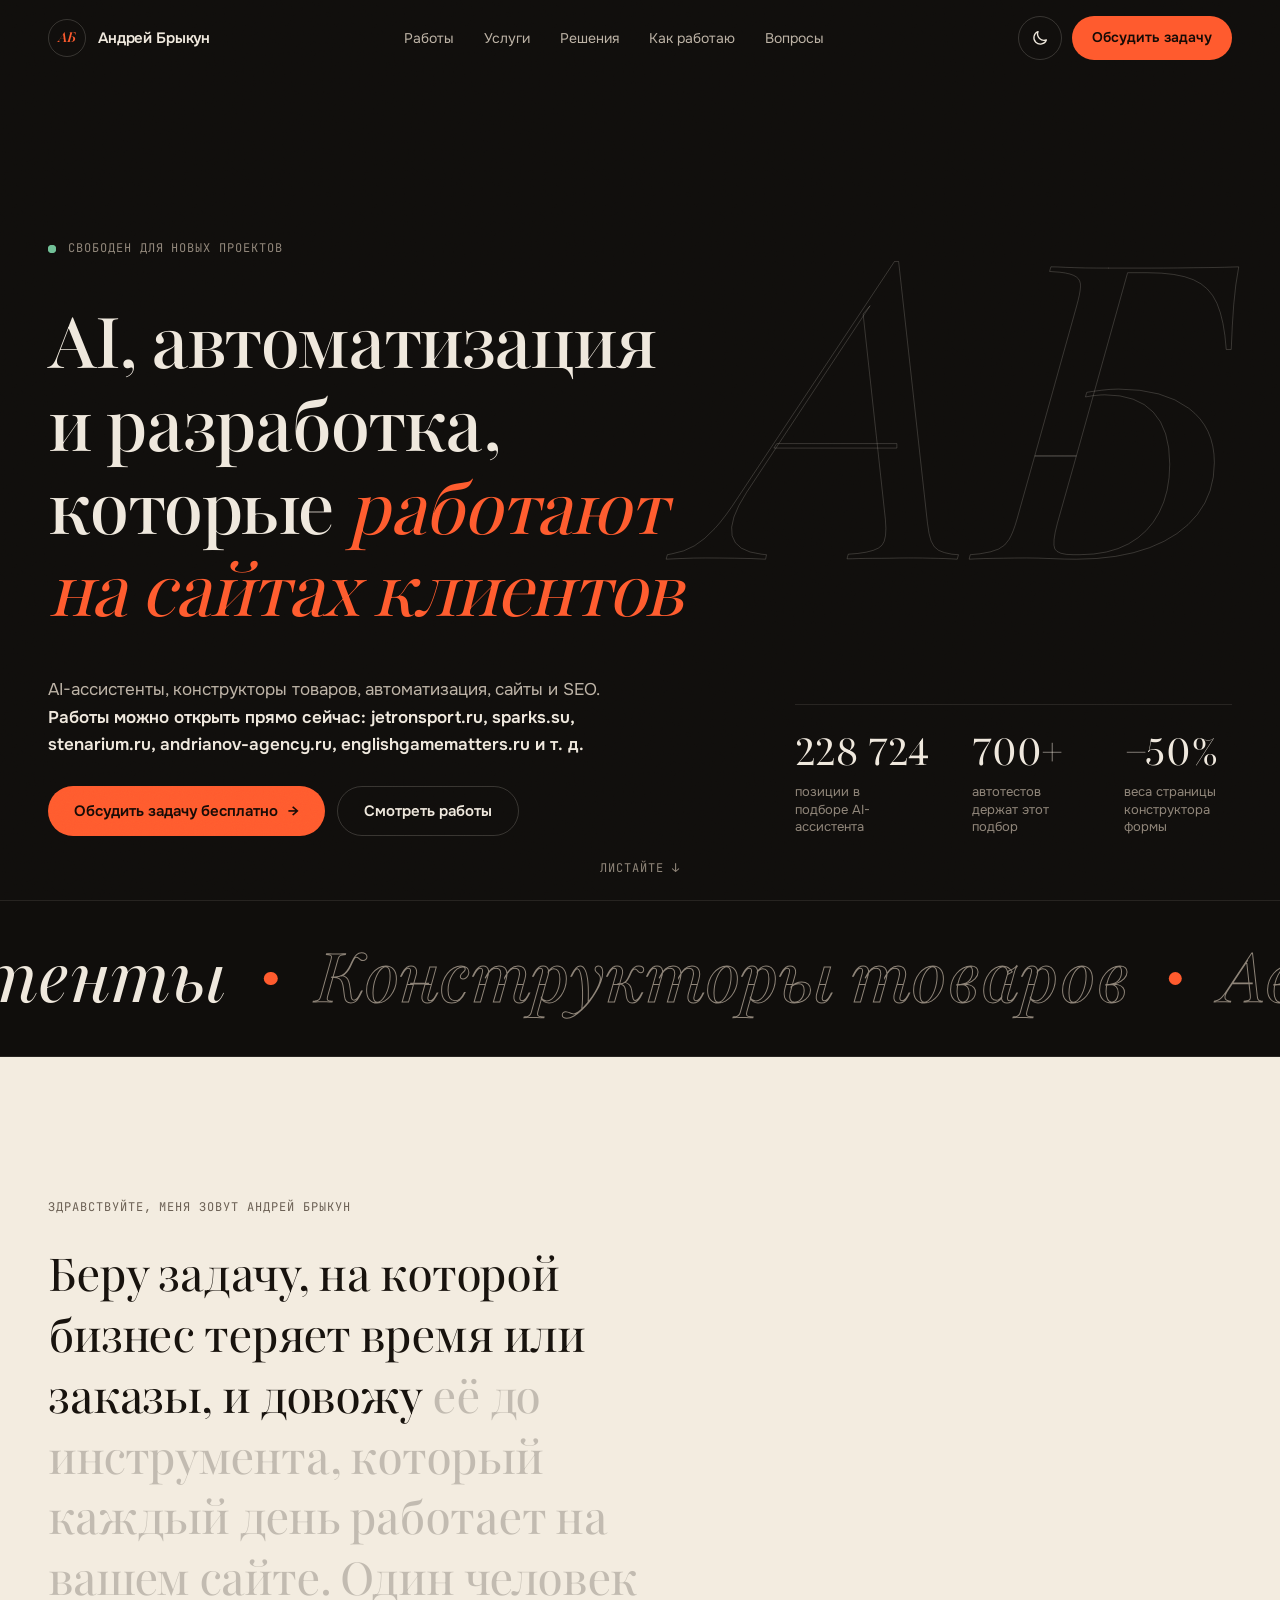
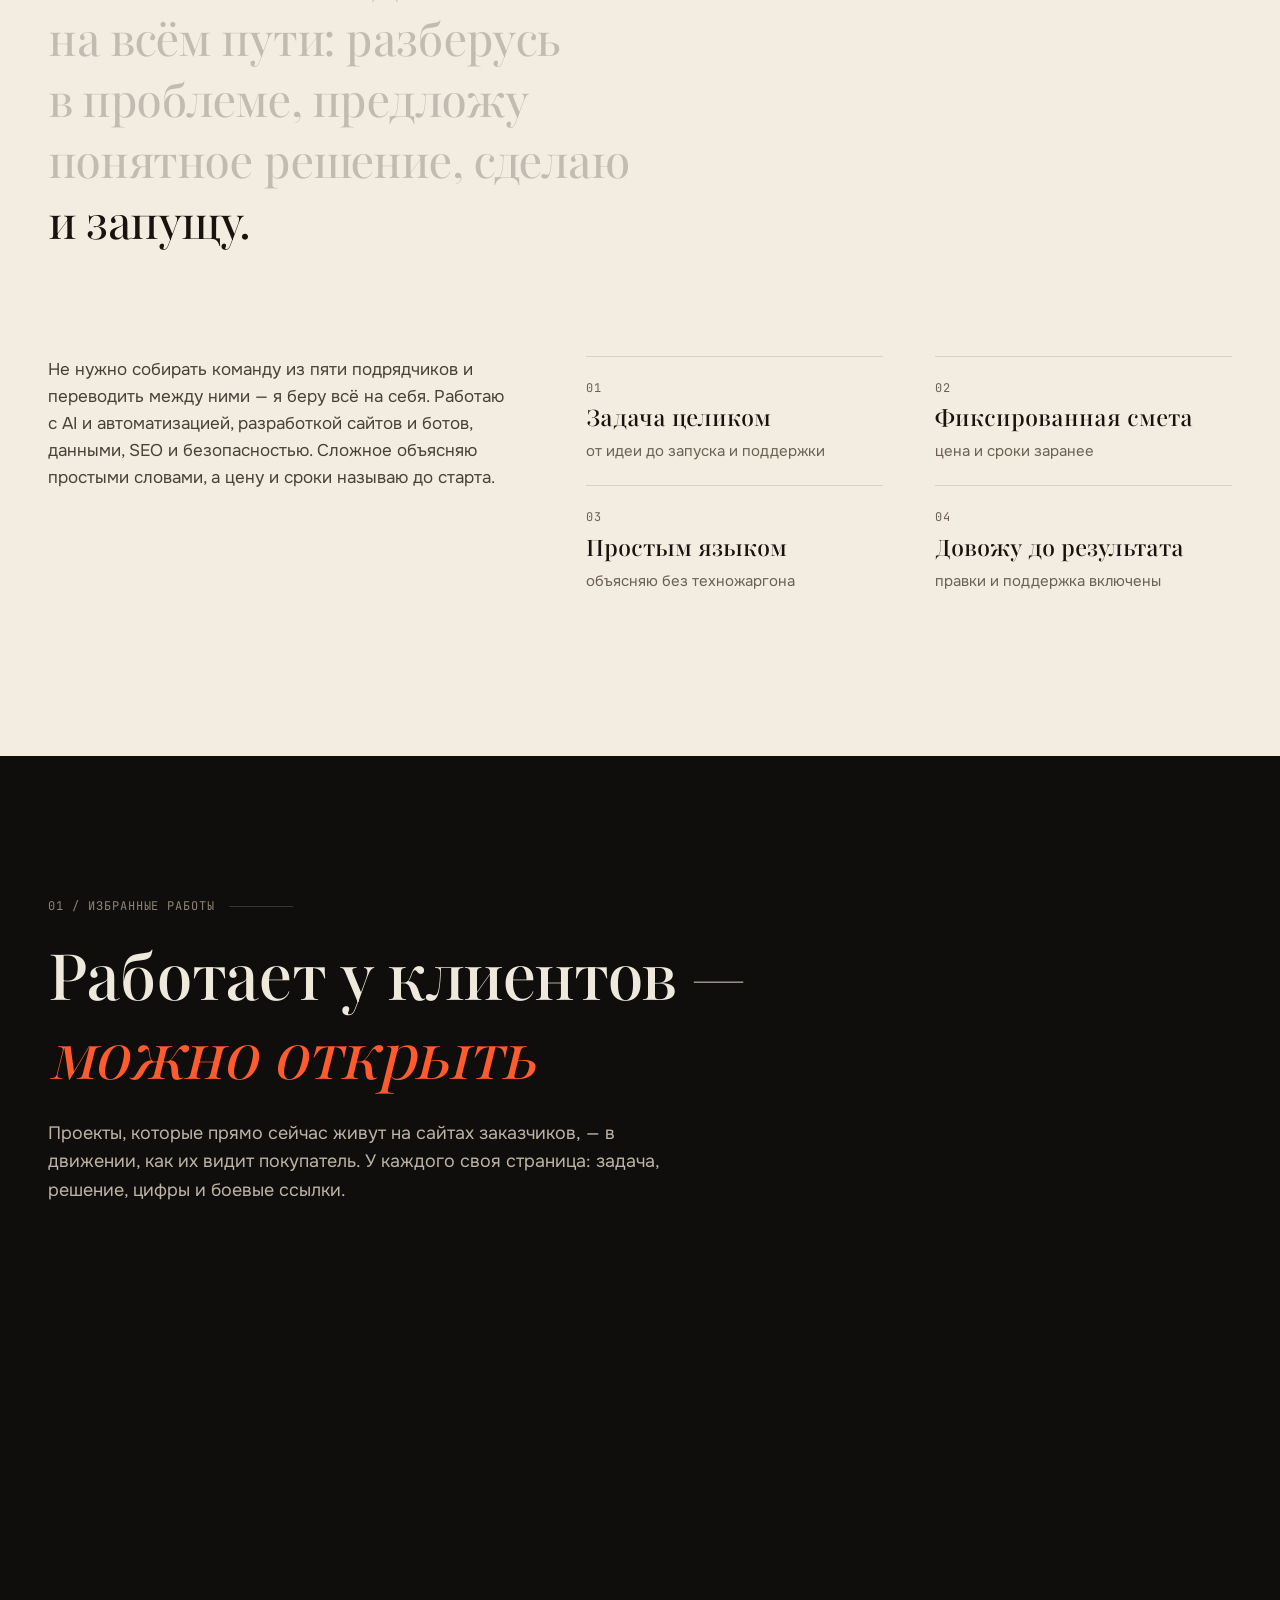
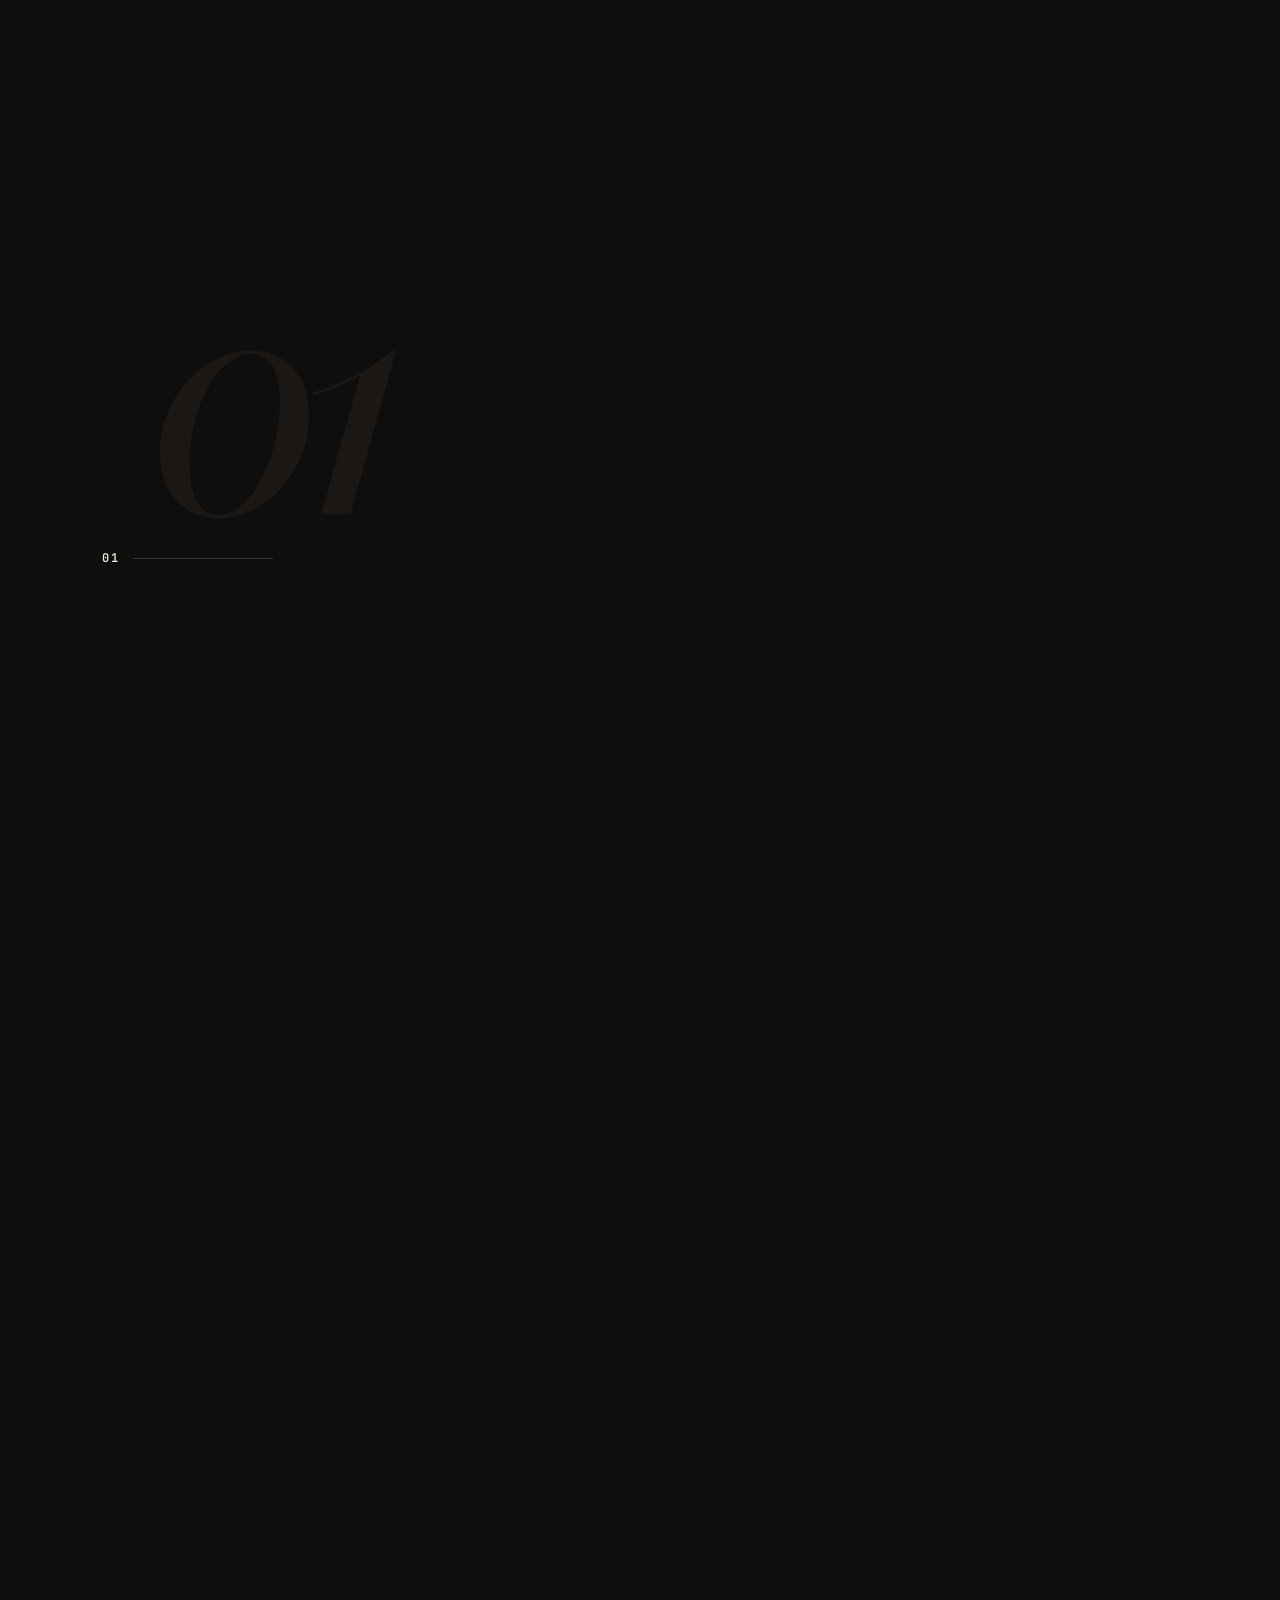
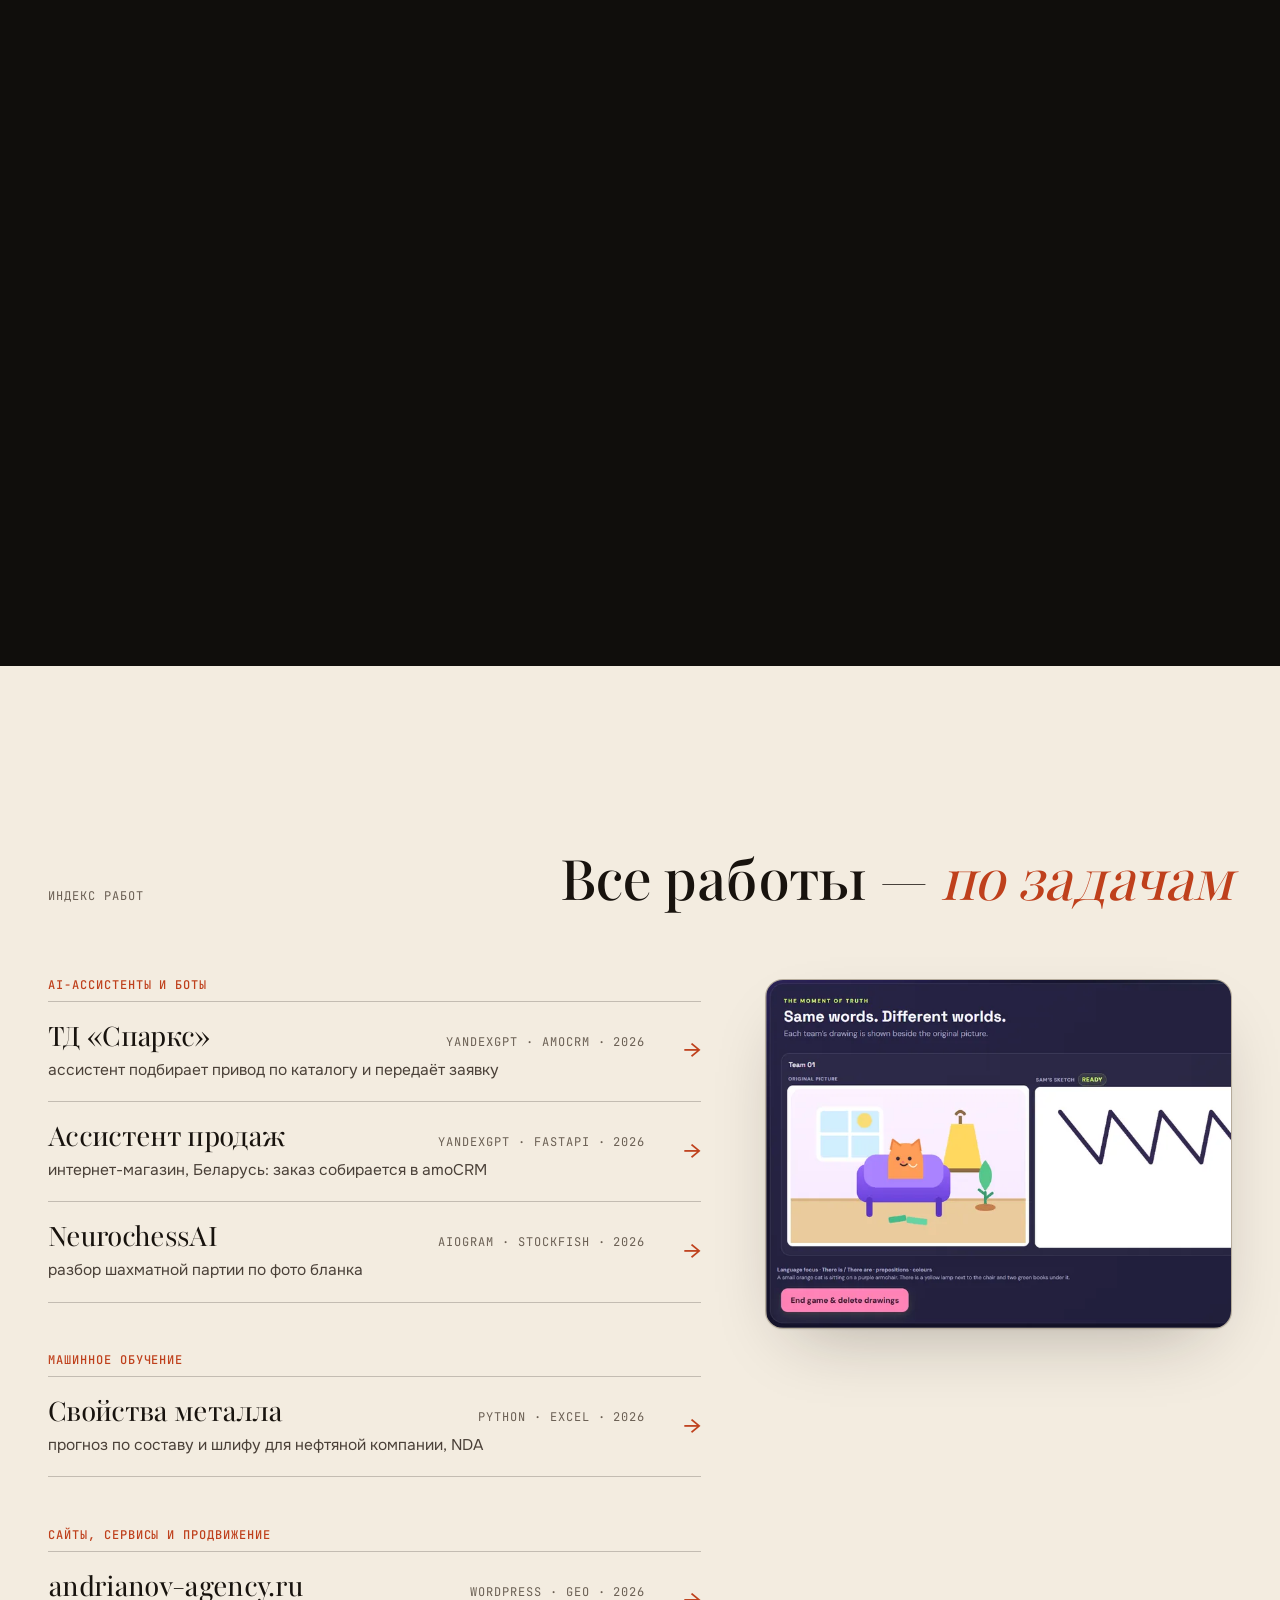
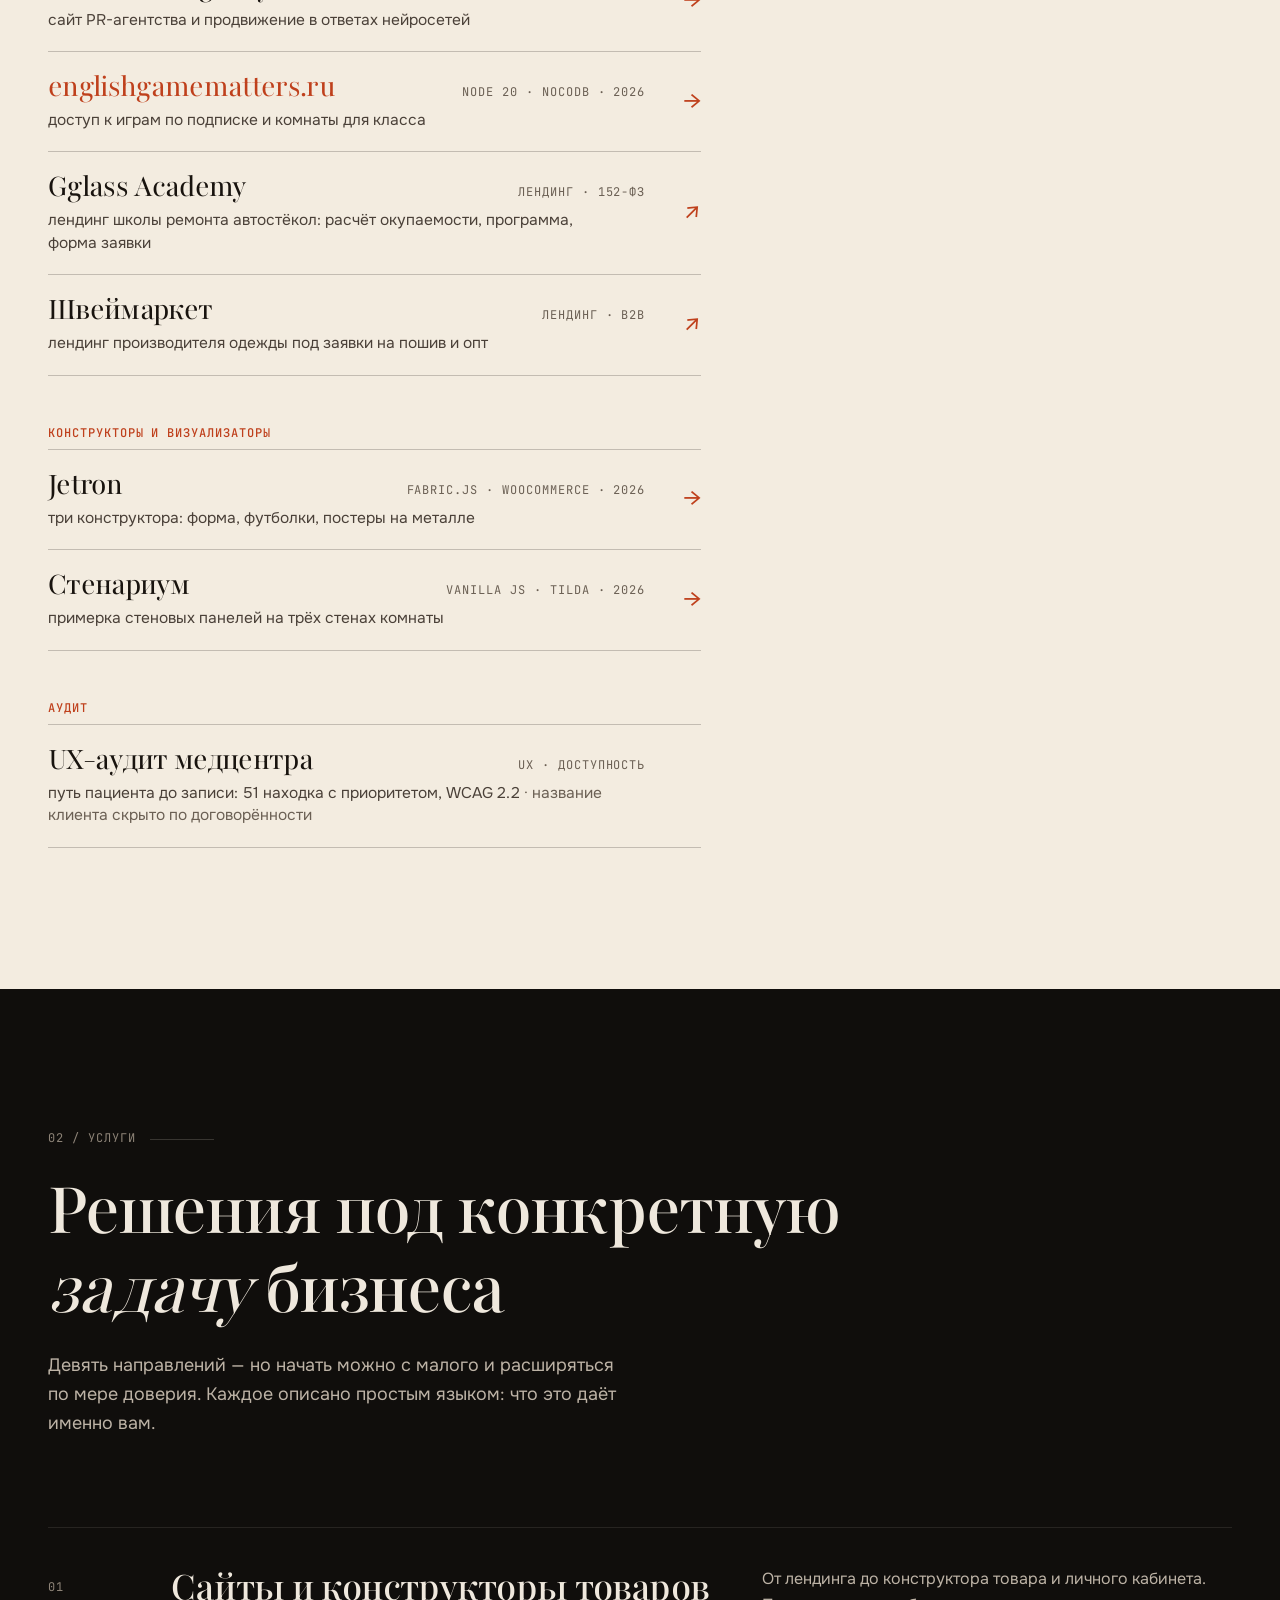
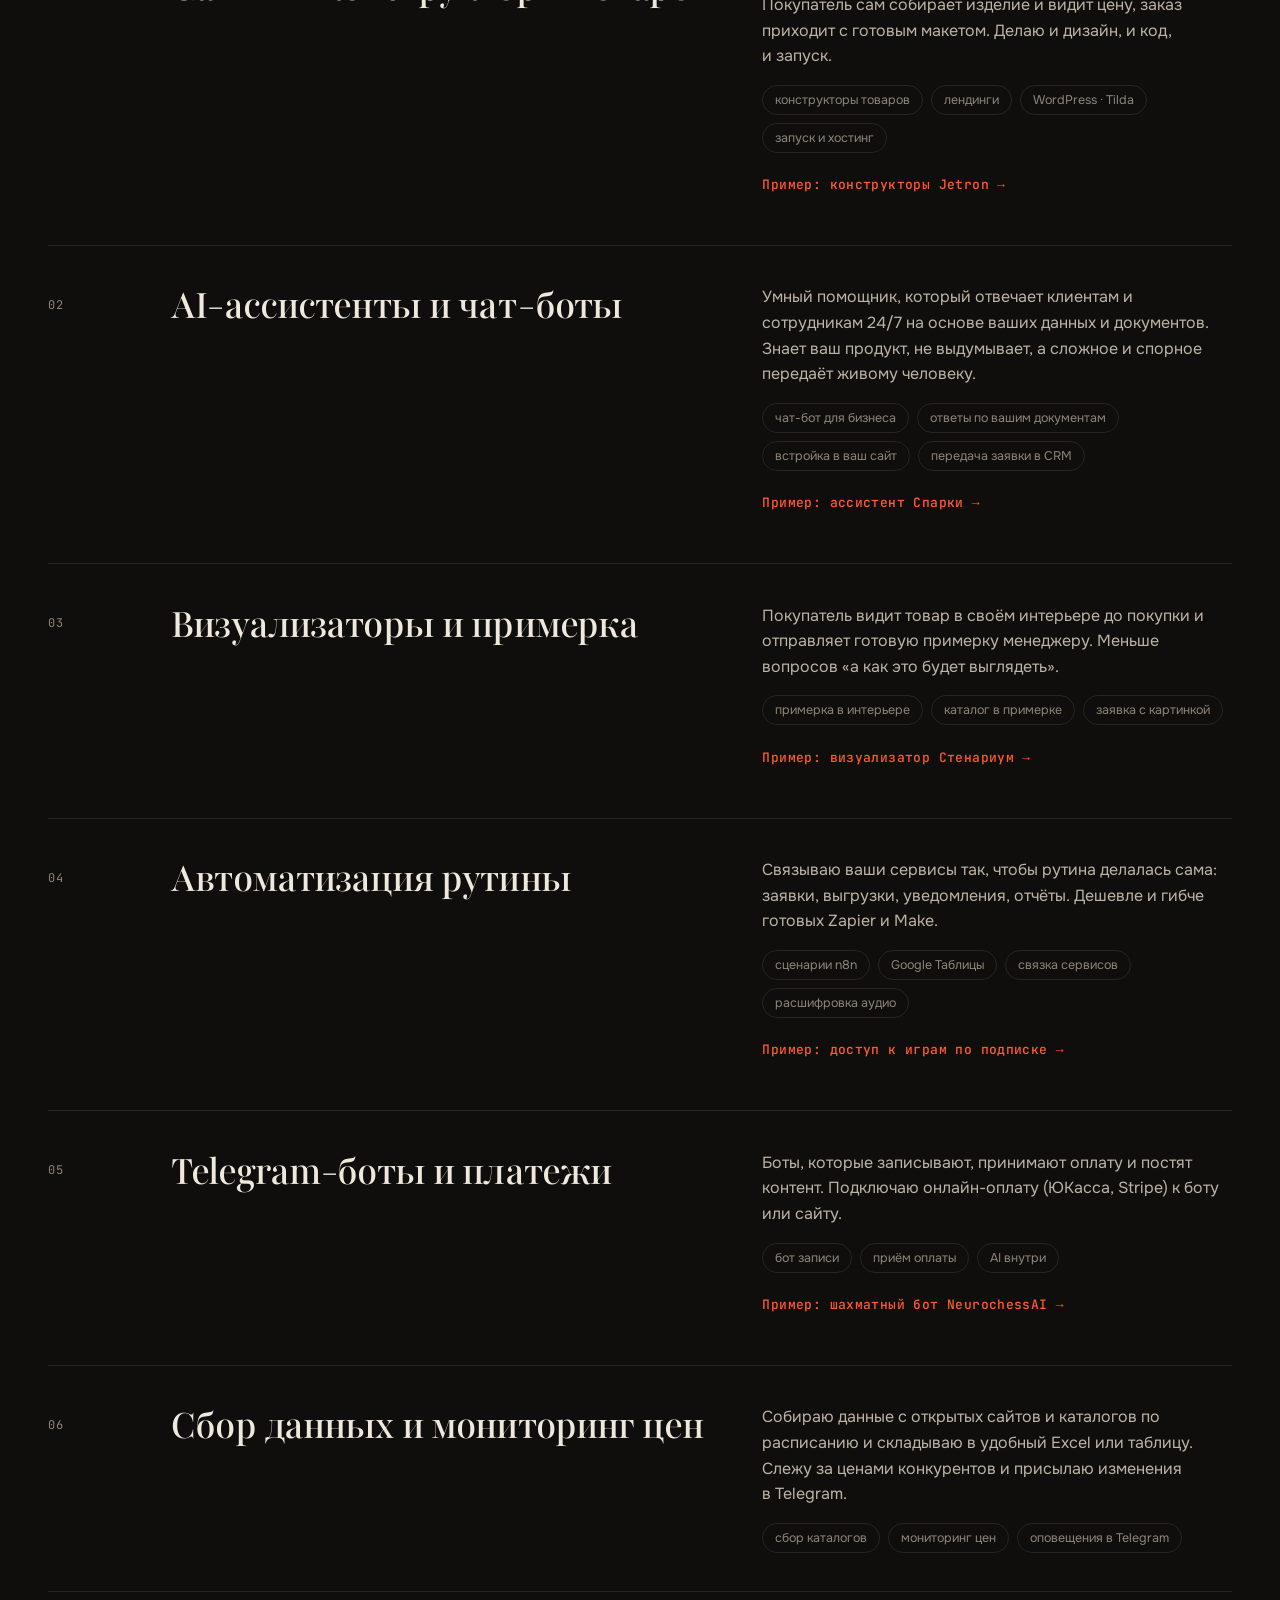
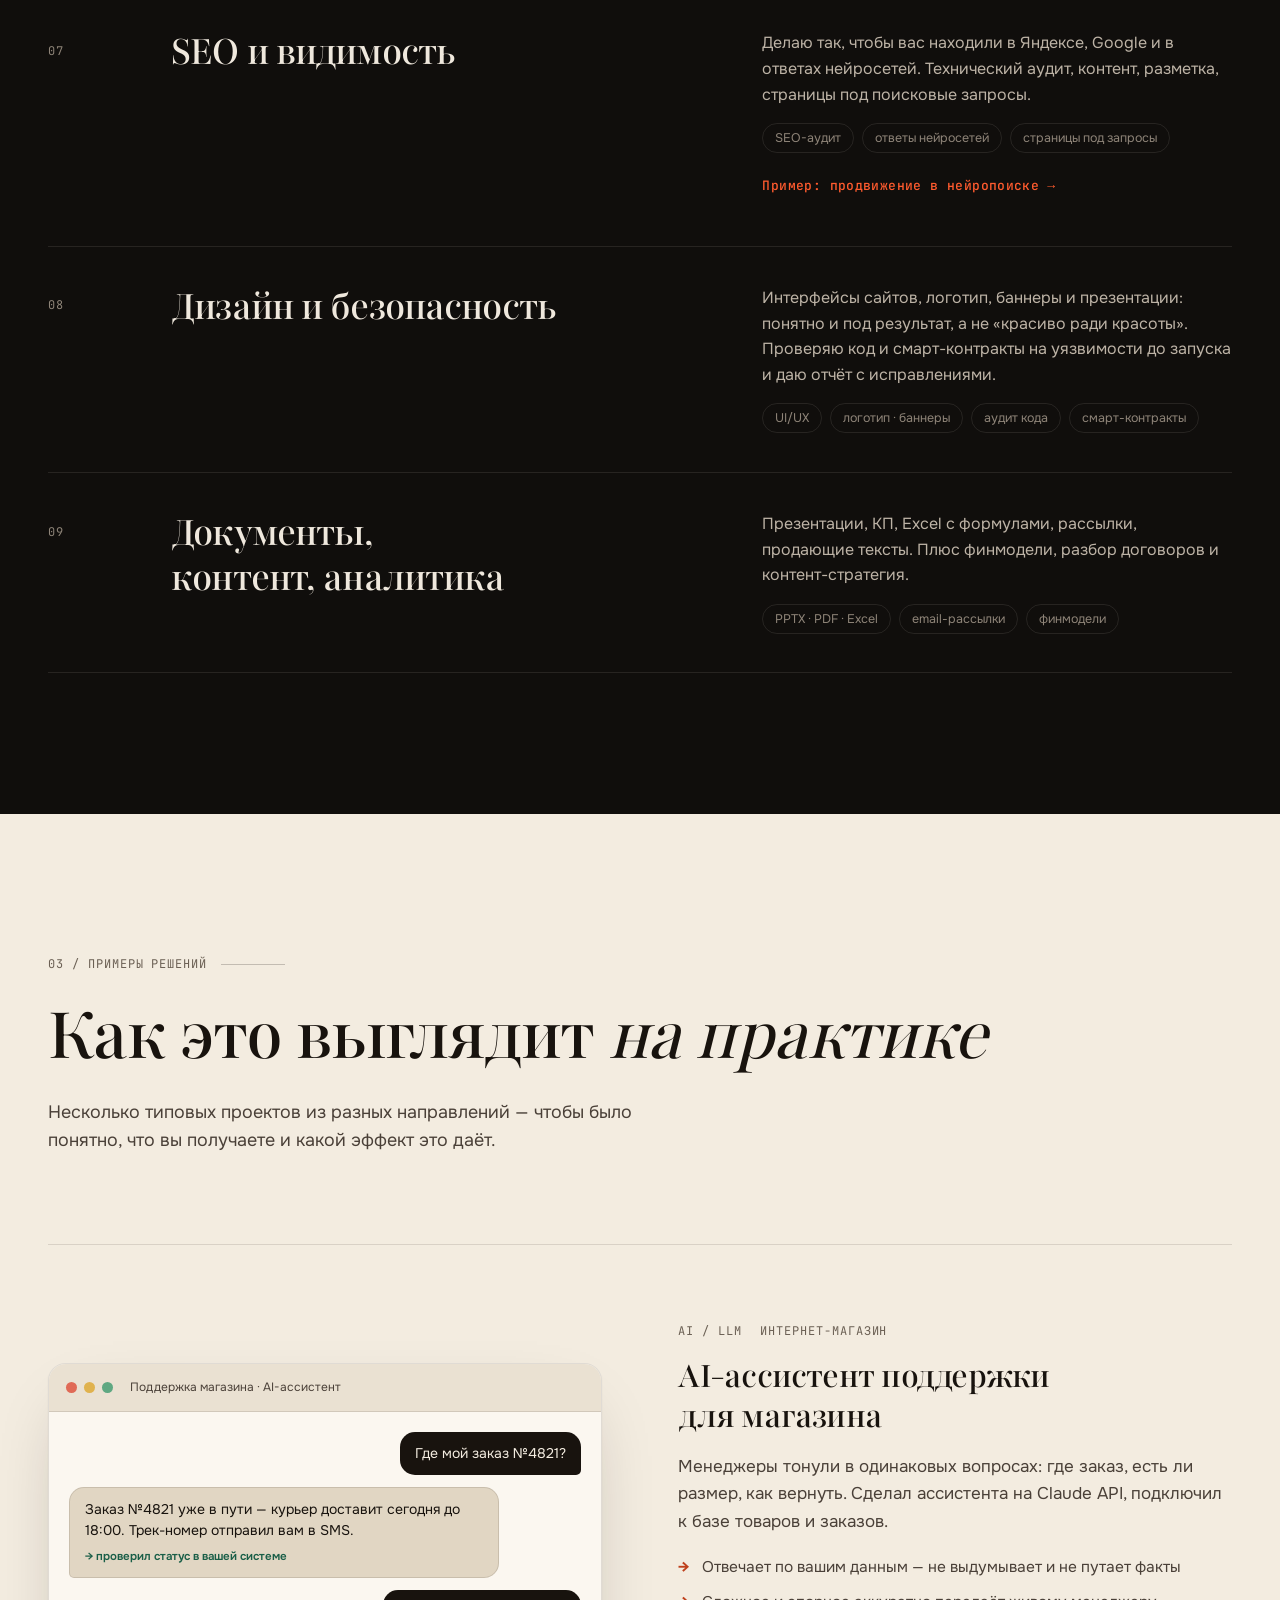
==== commit 4e42428e: "Портфолио, пятый круг: кейсы v2 с живым фрагментом, «Индекс работ», четыре новых кейса - Страница ке" ====
--- a/index.html
+++ b/index.html
@@ -81,7 +81,7 @@
     <p class="hero-kicker mono" data-reveal><span class="dot" aria-hidden="true"></span>Свободен для новых проектов</p>
     <h1 class="hero-title" id="hero-h" data-split>AI, автоматизация и&nbsp;разработка, которые <em>работают на&nbsp;сайтах клиентов</em></h1>
     <div class="hero-foot">
-      <p class="hero-lead" data-reveal>AI-ассистенты, конструкторы товаров, автоматизация, сайты и&nbsp;SEO. <strong>Работы можно открыть прямо сейчас: jetronsport.ru, sparks.su, stenarium.ru, andrianov-agency.ru и&nbsp;т.&nbsp;д.</strong></p>
+      <p class="hero-lead" data-reveal>AI-ассистенты, конструкторы товаров, автоматизация, сайты и&nbsp;SEO. <strong>Работы можно открыть прямо сейчас: jetronsport.ru, sparks.su, stenarium.ru, andrianov-agency.ru, englishgamematters.ru и&nbsp;т.&nbsp;д.</strong></p>
       <div class="hero-cta" data-reveal>
         <a href="#contact" class="btn btn-accent" data-magnet>Обсудить задачу бесплатно <span class="arr" aria-hidden="true">→</span></a>
         <a href="#work" class="btn btn-line">Смотреть работы</a>
@@ -231,38 +231,21 @@
 <section class="more tone-paper" id="more" aria-labelledby="more-h">
   <div class="wrap">
     <div class="more-head">
-      <span class="mono">Ещё проекты</span>
-      <h2 id="more-h" class="h-md" data-split>Лендинги и <em>аудит</em></h2>
-    </div>
-    <div class="more-grid">
-      <article class="mcard mcard--lg" data-reveal>
-        <a class="mcard-shot" href="https://andrrreyiv.github.io/gglass-academy/" target="_blank" rel="noopener" tabindex="-1" aria-hidden="true"><img src="assets/img/gglass-800.webp" srcset="assets/img/gglass-800.webp 800w, assets/img/gglass-1600.webp 1600w" sizes="(min-width:1024px) 56vw, 92vw" width="1600" height="813" alt="" loading="lazy" decoding="async"></a>
-        <div class="mcard-body">
-          <p class="mono">Веб · лендинг</p>
-          <h3>Gglass Academy&nbsp;— лендинг школы ремонта автостёкол</h3>
-          <p>Мастер с 13-летним опытом продавал курс через переписку. Сайт сам закрывает частые вопросы и доводит до заявки: расчёт окупаемости «от 6 клиентов», программа по дням, ответы на 10 вопросов, форма с согласием по 152-ФЗ.</p>
-          <a class="link-arrow" href="https://andrrreyiv.github.io/gglass-academy/" target="_blank" rel="noopener">Открыть проект <span aria-hidden="true">↗</span></a>
-        </div>
-      </article>
-      <article class="mcard" data-reveal>
-        <a class="mcard-shot" href="https://andrrreyiv.github.io/sheymarket-landing/" target="_blank" rel="noopener" tabindex="-1" aria-hidden="true"><img src="assets/img/sheymarket-800.webp" srcset="assets/img/sheymarket-800.webp 800w, assets/img/sheymarket-1280.webp 1280w" sizes="(min-width:1024px) 40vw, 92vw" width="1280" height="917" alt="" loading="lazy" decoding="async"></a>
-        <div class="mcard-body">
-          <p class="mono">Веб · дизайн</p>
-          <h3>Швеймаркет&nbsp;— лендинг под заявки</h3>
-          <p>Посадочная для производителя одежды и поставщика фурнитуры из Нальчика: сильный оффер на первом экране, прозрачный процесс и форма расчёта на виду. Задача&nbsp;— превратить B2B-трафик в заявки на пошив и опт.</p>
-          <a class="link-arrow" href="https://andrrreyiv.github.io/sheymarket-landing/" target="_blank" rel="noopener">Открыть проект <span aria-hidden="true">↗</span></a>
-        </div>
-      </article>
-      <article class="mcard mcard--wide" data-reveal>
-        <div class="mcard-shot"><img src="assets/img/ux-audit-800.webp" srcset="assets/img/ux-audit-800.webp 800w, assets/img/ux-audit-1265.webp 1265w" sizes="(min-width:1024px) 40vw, 92vw" width="1265" height="1209" alt="UX-аудит сайта — фрагмент отчёта" loading="lazy" decoding="async"></div>
-        <div class="mcard-body">
-          <p class="mono">UX-аудит</p>
-          <h3>UX-аудит сайта медицинского центра</h3>
-          <p>Сайт работал, заявки шли, но было непонятно, где теряются пациенты. Разобрал путь от главной до записи на приём на десктопе и телефоне: 51 находка с приоритетом, формат «проблема → где видно → почему важно → как должно быть», сверх задачи&nbsp;— доступность по WCAG 2.2 и юридические требования к медицинским сайтам.</p>
-          <p class="mcard-note">Название клиента и адрес сайта скрыты по договорённости.</p>
-        </div>
-      </article>
-    </div>
+      <span class="mono">Индекс работ</span>
+      <h2 id="more-h" class="h-md" data-split>Все работы&nbsp;— <em>по задачам</em></h2>
+    </div>
+    <!--#index-->
+    <div class="ix">
+      <div class="ix-groups">
+      <div class="ix-group"><h3 class="ix-g mono">AI-ассистенты и боты</h3><ul class="ix-list"><li class="ix-row" data-shot="assets/img/sparks-site-800.webp"><a class="ix-a" href="cases/sparks/"><img class="ix-th" src="assets/img/sparks-site-800.webp" width="1440" height="900" alt="" loading="lazy" decoding="async"><span class="ix-t">ТД «Спаркс»</span><span class="ix-d">ассистент подбирает привод по каталогу и передаёт заявку</span><span class="ix-s mono">YandexGPT · amoCRM · 2026</span><span class="ix-ar" aria-hidden="true">→</span></a></li><li class="ix-row" data-shot="assets/img/assistant-thumb-800.webp"><a class="ix-a" href="cases/sales-assistant/"><img class="ix-th" src="assets/img/assistant-thumb-800.webp" width="960" height="720" alt="" loading="lazy" decoding="async"><span class="ix-t">Ассистент продаж</span><span class="ix-d">интернет-магазин, Беларусь: заказ собирается в amoCRM</span><span class="ix-s mono">YandexGPT · FastAPI · 2026</span><span class="ix-ar" aria-hidden="true">→</span></a></li><li class="ix-row" data-shot="assets/img/bot-thumb-800.webp"><a class="ix-a" href="cases/neurochessai/"><img class="ix-th" src="assets/img/bot-thumb-800.webp" width="960" height="720" alt="" loading="lazy" decoding="async"><span class="ix-t">NeurochessAI</span><span class="ix-d">разбор шахматной партии по фото бланка</span><span class="ix-s mono">aiogram · Stockfish · 2026</span><span class="ix-ar" aria-hidden="true">→</span></a></li></ul></div>
+      <div class="ix-group"><h3 class="ix-g mono">Машинное обучение</h3><ul class="ix-list"><li class="ix-row" data-shot="assets/img/ml-thumb-800.webp"><a class="ix-a" href="cases/metal-ml/"><img class="ix-th" src="assets/img/ml-thumb-800.webp" width="960" height="720" alt="" loading="lazy" decoding="async"><span class="ix-t">Свойства металла</span><span class="ix-d">прогноз по составу и шлифу для нефтяной компании, NDA</span><span class="ix-s mono">Python · Excel · 2026</span><span class="ix-ar" aria-hidden="true">→</span></a></li></ul></div>
+      <div class="ix-group"><h3 class="ix-g mono">Сайты, сервисы и продвижение</h3><ul class="ix-list"><li class="ix-row" data-shot="assets/img/andr-home-800.webp"><a class="ix-a" href="cases/andrianov/"><img class="ix-th" src="assets/img/andr-home-800.webp" width="1440" height="900" alt="" loading="lazy" decoding="async"><span class="ix-t">andrianov-agency.ru</span><span class="ix-d">сайт PR-агентства и продвижение в ответах нейросетей</span><span class="ix-s mono">WordPress · GEO · 2026</span><span class="ix-ar" aria-hidden="true">→</span></a></li><li class="ix-row" data-shot="assets/img/egm-gallery-800.webp"><a class="ix-a" href="cases/englishgamematters/"><img class="ix-th" src="assets/img/egm-gallery-800.webp" width="1100" height="720" alt="" loading="lazy" decoding="async"><span class="ix-t">englishgamematters.ru</span><span class="ix-d">доступ к играм по подписке и комнаты для класса</span><span class="ix-s mono">Node 20 · NocoDB · 2026</span><span class="ix-ar" aria-hidden="true">→</span></a></li><li class="ix-row" data-shot="assets/img/gglass-800.webp"><a class="ix-a" href="https://andrrreyiv.github.io/gglass-academy/" target="_blank" rel="noopener"><img class="ix-th" src="assets/img/gglass-800.webp" width="1600" height="813" alt="" loading="lazy" decoding="async"><span class="ix-t">Gglass Academy</span><span class="ix-d">лендинг школы ремонта автостёкол: расчёт окупаемости, программа, форма заявки</span><span class="ix-s mono">лендинг · 152-ФЗ</span><span class="ix-ar" aria-hidden="true">↗</span></a></li><li class="ix-row" data-shot="assets/img/sheymarket-800.webp"><a class="ix-a" href="https://andrrreyiv.github.io/sheymarket-landing/" target="_blank" rel="noopener"><img class="ix-th" src="assets/img/sheymarket-800.webp" width="1280" height="917" alt="" loading="lazy" decoding="async"><span class="ix-t">Швеймаркет</span><span class="ix-d">лендинг производителя одежды под заявки на пошив и опт</span><span class="ix-s mono">лендинг · B2B</span><span class="ix-ar" aria-hidden="true">↗</span></a></li></ul></div>
+      <div class="ix-group"><h3 class="ix-g mono">Конструкторы и визуализаторы</h3><ul class="ix-list"><li class="ix-row" data-shot="assets/img/jetron-form-800.webp"><a class="ix-a" href="cases/jetron/"><img class="ix-th" src="assets/img/jetron-form-800.webp" width="1280" height="820" alt="" loading="lazy" decoding="async"><span class="ix-t">Jetron</span><span class="ix-d">три конструктора: форма, футболки, постеры на металле</span><span class="ix-s mono">Fabric.js · WooCommerce · 2026</span><span class="ix-ar" aria-hidden="true">→</span></a></li><li class="ix-row" data-shot="assets/img/stenarium-800.webp"><a class="ix-a" href="cases/stenarium/"><img class="ix-th" src="assets/img/stenarium-800.webp" width="1432" height="690" alt="" loading="lazy" decoding="async"><span class="ix-t">Стенариум</span><span class="ix-d">примерка стеновых панелей на трёх стенах комнаты</span><span class="ix-s mono">Vanilla JS · Tilda · 2026</span><span class="ix-ar" aria-hidden="true">→</span></a></li></ul></div>
+      <div class="ix-group"><h3 class="ix-g mono">Аудит</h3><ul class="ix-list"><li class="ix-row" data-shot="assets/img/ux-audit-800.webp"><div class="ix-a ix-a--off"><img class="ix-th" src="assets/img/ux-audit-800.webp" width="1265" height="1209" alt="" loading="lazy" decoding="async"><span class="ix-t">UX-аудит медцентра</span><span class="ix-d">путь пациента до записи: 51 находка с приоритетом, WCAG 2.2 <em>· название клиента скрыто по договорённости</em></span><span class="ix-s mono">UX · доступность</span></div></li></ul></div>
+      </div>
+      <figure class="ix-view" aria-hidden="true"><span class="ix-frame shot"><img src="assets/img/sparks-site-800.webp" width="1440" height="900" alt="" loading="lazy" decoding="async"></span></figure>
+    </div>
+<!--/#index-->
   </div>
 </section>
 
@@ -278,10 +261,10 @@
       <li class="svc" data-reveal data-preview="assets/img/jetron-form-800.webp"><span class="svc-n mono">01</span><h3 class="svc-t">Сайты и конструкторы товаров</h3><div class="svc-b"><p>От лендинга до конструктора товара и личного кабинета. Покупатель сам собирает изделие и видит цену, заказ приходит с готовым макетом. Делаю и дизайн, и код, и запуск.</p><ul class="tags"><li>конструкторы товаров</li><li>лендинги</li><li>WordPress · Tilda</li><li>запуск и хостинг</li></ul><a class="svc-ex" href="cases/jetron/">Пример: конструкторы Jetron <span aria-hidden="true">→</span></a></div></li>
       <li class="svc" data-reveal data-preview="assets/img/sparks-site-800.webp"><span class="svc-n mono">02</span><h3 class="svc-t">AI-ассистенты и чат-боты</h3><div class="svc-b"><p>Умный помощник, который отвечает клиентам и сотрудникам 24/7 на основе ваших данных и документов. Знает ваш продукт, не выдумывает, а сложное и спорное передаёт живому человеку.</p><ul class="tags"><li>чат-бот для бизнеса</li><li>ответы по вашим документам</li><li>встройка в ваш сайт</li><li>передача заявки в CRM</li></ul><a class="svc-ex" href="cases/sparks/">Пример: ассистент Спарки <span aria-hidden="true">→</span></a></div></li>
       <li class="svc" data-reveal data-preview="assets/img/stenarium-800.webp"><span class="svc-n mono">03</span><h3 class="svc-t">Визуализаторы и примерка</h3><div class="svc-b"><p>Покупатель видит товар в своём интерьере до покупки и отправляет готовую примерку менеджеру. Меньше вопросов «а как это будет выглядеть».</p><ul class="tags"><li>примерка в интерьере</li><li>каталог в примерке</li><li>заявка с картинкой</li></ul><a class="svc-ex" href="cases/stenarium/">Пример: визуализатор Стенариум <span aria-hidden="true">→</span></a></div></li>
-      <li class="svc" data-reveal><span class="svc-n mono">04</span><h3 class="svc-t">Автоматизация рутины</h3><div class="svc-b"><p>Связываю ваши сервисы так, чтобы рутина делалась сама: заявки, выгрузки, уведомления, отчёты. Дешевле и гибче готовых Zapier и Make.</p><ul class="tags"><li>сценарии n8n</li><li>Google Таблицы</li><li>связка сервисов</li><li>расшифровка аудио</li></ul></div></li>
-      <li class="svc" data-reveal><span class="svc-n mono">05</span><h3 class="svc-t">Telegram-боты и платежи</h3><div class="svc-b"><p>Боты, которые записывают, принимают оплату и постят контент. Подключаю онлайн-оплату (ЮКасса, Stripe) к боту или сайту.</p><ul class="tags"><li>бот записи</li><li>приём оплаты</li><li>AI внутри</li></ul></div></li>
+      <li class="svc" data-reveal data-preview="assets/img/egm-gallery-800.webp"><span class="svc-n mono">04</span><h3 class="svc-t">Автоматизация рутины</h3><div class="svc-b"><p>Связываю ваши сервисы так, чтобы рутина делалась сама: заявки, выгрузки, уведомления, отчёты. Дешевле и гибче готовых Zapier и Make.</p><ul class="tags"><li>сценарии n8n</li><li>Google Таблицы</li><li>связка сервисов</li><li>расшифровка аудио</li></ul><a class="svc-ex" href="cases/englishgamematters/">Пример: доступ к играм по подписке <span aria-hidden="true">→</span></a></div></li>
+      <li class="svc" data-reveal data-preview="assets/img/bot-cover-800.webp"><span class="svc-n mono">05</span><h3 class="svc-t">Telegram-боты и платежи</h3><div class="svc-b"><p>Боты, которые записывают, принимают оплату и постят контент. Подключаю онлайн-оплату (ЮКасса, Stripe) к боту или сайту.</p><ul class="tags"><li>бот записи</li><li>приём оплаты</li><li>AI внутри</li></ul><a class="svc-ex" href="cases/neurochessai/">Пример: шахматный бот NeurochessAI <span aria-hidden="true">→</span></a></div></li>
       <li class="svc" data-reveal><span class="svc-n mono">06</span><h3 class="svc-t">Сбор данных и мониторинг цен</h3><div class="svc-b"><p>Собираю данные с открытых сайтов и каталогов по расписанию и складываю в удобный Excel или таблицу. Слежу за ценами конкурентов и присылаю изменения в Telegram.</p><ul class="tags"><li>сбор каталогов</li><li>мониторинг цен</li><li>оповещения в Telegram</li></ul></div></li>
-      <li class="svc" data-reveal><span class="svc-n mono">07</span><h3 class="svc-t">SEO и видимость</h3><div class="svc-b"><p>Делаю так, чтобы вас находили в Яндексе, Google и в ответах нейросетей. Технический аудит, контент, разметка, страницы под поисковые запросы.</p><ul class="tags"><li>SEO-аудит</li><li>ответы нейросетей</li><li>страницы под запросы</li></ul></div></li>
+      <li class="svc" data-reveal data-preview="assets/img/andr-home-800.webp"><span class="svc-n mono">07</span><h3 class="svc-t">SEO и видимость</h3><div class="svc-b"><p>Делаю так, чтобы вас находили в Яндексе, Google и в ответах нейросетей. Технический аудит, контент, разметка, страницы под поисковые запросы.</p><ul class="tags"><li>SEO-аудит</li><li>ответы нейросетей</li><li>страницы под запросы</li></ul><a class="svc-ex" href="cases/andrianov/#geo">Пример: продвижение в нейропоиске <span aria-hidden="true">→</span></a></div></li>
       <li class="svc" data-reveal><span class="svc-n mono">08</span><h3 class="svc-t">Дизайн и безопасность</h3><div class="svc-b"><p>Интерфейсы сайтов, логотип, баннеры и презентации: понятно и под результат, а не «красиво ради красоты». Проверяю код и смарт-контракты на уязвимости до запуска и даю отчёт с исправлениями.</p><ul class="tags"><li>UI/UX</li><li>логотип · баннеры</li><li>аудит кода</li><li>смарт-контракты</li></ul></div></li>
       <li class="svc" data-reveal><span class="svc-n mono">09</span><h3 class="svc-t">Документы, контент, аналитика</h3><div class="svc-b"><p>Презентации, КП, Excel с формулами, рассылки, продающие тексты. Плюс финмодели, разбор договоров и контент-стратегия.</p><ul class="tags"><li>PPTX · PDF · Excel</li><li>email-рассылки</li><li>финмодели</li></ul></div></li>
     </ol>
--- a/assets/css/tokens.css
+++ b/assets/css/tokens.css
@@ -46,7 +46,7 @@
   --bg:#F6F2EB;--bg-2:#EFE9DF;--bg-3:#E7DECF;--surface:#FFFEFB;
   --fg:#15110D;--fg-2:#4A433C;--fg-3:#6E655B;
   --accent:#BF401C;--accent-2:#E0522E;--on-accent:#FFFFFF;
-  --cool:#2B5E8A;--ok:#1E6B52;--warn:#A87C1E;--bad:#C0392B;--violet:#6A4C93;
+  --cool:#2B5E8A;--ok:#1E6B52;--warn:#7F5C12;--bad:#C0392B;--violet:#6A4C93;
   --shadow:0 1px 2px rgba(21,17,13,.05),0 28px 70px -30px rgba(21,17,13,.30);
   --grain-op:.35;--grain-blend:multiply;
 }
@@ -63,7 +63,7 @@
   --bg:#F3ECE0;--bg-2:#EAE1D2;--bg-3:#E1D6C3;--surface:#FBF7F0;
   --fg:#18130E;--fg-2:#4A4038;--fg-3:#6B6054;
   --accent:#BF401C;--accent-2:#E0522E;--on-accent:#FFFFFF;
-  --cool:#2B5E8A;--ok:#1E6B52;--warn:#A87C1E;--bad:#C0392B;--violet:#6A4C93;
+  --cool:#2B5E8A;--ok:#195E47;--warn:#7F5C12;--bad:#C0392B;--violet:#6A4C93;   /* ok: на --bg-3 бумаги #1E6B52 давал 4.45:1 (24.10), этот — 5.3 */
   --shadow:0 1px 2px rgba(24,19,14,.06),0 28px 70px -30px rgba(24,19,14,.32);
 }
 /* днём страница и так бумажная: «бумажные» главы уходят в песок поглубже */
--- a/assets/css/home.css
+++ b/assets/css/home.css
@@ -1,6 +1,7 @@
 /* ── WebGL-слой: один fixed-холст на всю страницу, частицы живут под контентом ── */
 .gl{position:fixed;inset:0;width:100%;height:100%;height:100lvh;z-index:0;pointer-events:none;opacity:0;transition:opacity 1.2s var(--e-out)}
 .gl-on .gl{opacity:1}
+html.ix-quiet .gl{opacity:.22}   /* список «Индекса работ» читается без пыли поверх строк (home.js → workIndex) */
 main{position:relative;z-index:1}
 /* фон бежевых глав — слоем ПОД холстом, чтобы частицы летали и по бумаге (home.js, paperBands).
    Слой стоит в body раньше холста: одинаковый z-index, порядок в разметке кладёт холст сверху. */
@@ -129,25 +130,39 @@
   .scene-end-text span{display:inline-block;font-family:var(--f-text);font-weight:300;color:var(--accent)}
 }
 
-/* ════════ ещё проекты ════════ */
+/* ════════ индекс работ (владелец 24.10: контактный лист) ════════
+   Строки по задачам слева, крупный кадр выбранной работы справа держится на месте (home.js → workIndex):
+   меняется по наведению, фокусу и прокрутке. На телефоне кадр у каждой строки свой. Номеров нет (17.10). */
 .more{padding-top:clamp(120px,14vw,200px)}
 .more-head{display:flex;flex-wrap:wrap;align-items:baseline;justify-content:space-between;gap:16px 32px;margin-bottom:clamp(40px,5vw,64px)}
 .h-md{font-size:clamp(40px,5.4vw,84px)}
-.more-grid{display:grid;grid-template-columns:repeat(12,minmax(0,1fr));gap:clamp(40px,4vw,56px) clamp(20px,3vw,40px)}
-.mcard{grid-column:span 5;display:grid;gap:22px;align-content:start}
-.mcard--lg{grid-column:span 7}
-.mcard--wide{grid-column:1/-1;grid-template-columns:minmax(0,7fr) minmax(0,5fr);align-items:center;gap:clamp(24px,5vw,72px);
-  padding-top:clamp(40px,4vw,56px);border-top:1px solid var(--line)}
-.mcard-shot{display:block;border-radius:var(--r);overflow:hidden;border:1px solid var(--line);aspect-ratio:16/10;background:var(--bg-3)}
-.mcard-shot img{width:100%;height:100%;object-fit:cover;object-position:top;transition:transform 1s var(--e-out)}
-.mcard:hover .mcard-shot img{transform:scale(1.035)}
-.mcard--lg .mcard-shot{aspect-ratio:2/1}
-.mcard--lg .mcard-shot img{object-position:left top}
-.mcard--wide .mcard-shot{order:2;aspect-ratio:5/4}
-.mcard h3{font-size:clamp(26px,2.4vw,36px);line-height:1.06;margin:12px 0 14px}
-.mcard-body>p:not(.mono){color:var(--fg-2);font-size:16px}
-.mcard-note{font-size:14px!important;color:var(--fg-3)!important;margin-top:14px}
-.mcard .link-arrow{margin-top:18px}
+.ix{display:grid;grid-template-columns:minmax(0,7fr) minmax(0,5fr);gap:clamp(32px,5vw,88px);align-items:start}
+.ix-group+.ix-group{margin-top:clamp(36px,4vw,56px)}
+.ix-g{color:var(--accent);margin-bottom:10px}
+.ix-list{list-style:none}
+.ix-row{border-top:1px solid var(--line-2);transition:opacity .45s var(--e-out)}
+.ix-list .ix-row:last-child{border-bottom:1px solid var(--line-2)}
+.ix-a{display:grid;grid-template-columns:minmax(0,1fr) auto 36px;grid-template-areas:"t s ar" "d d ar";gap:4px 20px;align-items:baseline;
+  padding:18px 0 20px;color:inherit;text-decoration:none}
+.ix-t{grid-area:t;font-family:var(--f-display);font-size:clamp(26px,2.6vw,42px);line-height:1.05;letter-spacing:-.02em;font-stretch:87.5%;
+  transition:transform .6s var(--e-out),color var(--t-ui) var(--e-out)}
+.ix-d{grid-area:d;font-size:15.5px;line-height:1.45;color:var(--fg-2);max-width:56ch}
+.ix-d em{font-style:normal;color:var(--fg-3)}
+.ix-s{grid-area:s;color:var(--fg-3);white-space:nowrap}
+.ix-ar{grid-area:ar;align-self:center;justify-self:end;font-size:24px;color:var(--accent);transition:transform .6s var(--e-out)}
+.ix-th{display:none}
+/* наведённая строка ведёт: соседи гаснут, название уезжает, стрелка тянется */
+/* соседи гаснут цветом, а не прозрачностью: при opacity .34 описания падали до 3.4:1 (ревью 25.10); --fg-3 бумаги держит 5:1 */
+.ix-groups:has(.ix-a:hover) .ix-row:not(:has(.ix-a:hover)) :is(.ix-t,.ix-d,.ix-s){color:var(--fg-3)}
+.ix-groups:has(.ix-a:hover) .ix-row:not(:has(.ix-a:hover)) .ix-th{opacity:.6}
+.ix-a:hover .ix-t,.ix-row.is-on .ix-t{color:var(--accent)}
+.ix-a:hover .ix-t{transform:translateX(12px)}
+.ix-a:hover .ix-ar{transform:translateX(8px)}
+.ix-a:focus-visible{outline:2px solid var(--accent);outline-offset:4px;border-radius:6px}
+.ix-view{position:sticky;top:clamp(96px,16vh,160px);margin:0}
+.ix-frame{position:relative;display:block;aspect-ratio:4/3;border-radius:var(--r);overflow:hidden;border:1px solid var(--line-2);
+  background:var(--bg-3);box-shadow:var(--shadow)}
+.ix-frame img{position:absolute;inset:0;width:100%;height:100%;object-fit:cover;object-position:top left}
 
 /* ════════ 02 / услуги — индекс строками ════════ */
 .svc-list{border-top:1px solid var(--line)}
@@ -205,7 +220,7 @@
 .dash-foot{padding:14px 22px;background:var(--bg-2);font-size:12.5px;color:var(--fg-2)}
 .tg{background:#17212B;border-radius:var(--r);box-shadow:var(--shadow);overflow:hidden;border:1px solid rgba(255,255,255,.06)}
 .tg-bar{padding:15px 18px;background:#232E3C;display:flex;align-items:center;gap:12px}
-.tg-ava{width:40px;height:40px;border-radius:50%;background:#E0522E;display:grid;place-items:center;color:#fff;font-weight:700}
+.tg-ava{width:40px;height:40px;border-radius:50%;background:#BF401C;display:grid;place-items:center;color:#fff;font-weight:700}
 .tg-bar .n{color:#fff;font-weight:600;font-size:14.5px}.tg-bar .st{color:#6AB3F3;font-size:12px}
 .tg-body{padding:18px;display:flex;flex-direction:column;gap:9px;background:#0E1621}
 .tg-msg{max-width:82%;padding:9px 13px;border-radius:13px;font-size:13.5px;line-height:1.45;color:#fff}
@@ -215,7 +230,7 @@
 .tg-kb span{background:#232E3C;color:#6AB3F3;font-size:12.5px;font-weight:500;padding:9px 13px;border-radius:9px}
 .tg-pay{align-self:flex-start;background:#232E3C;border-radius:13px;border-bottom-left-radius:4px;padding:13px 15px;min-width:218px;max-width:82%}
 .tg-pay .row{display:flex;justify-content:space-between;gap:16px;color:#fff;font-size:13px;margin-bottom:5px}
-.tg-pay .pb{margin-top:9px;background:#5288C1;color:#fff;text-align:center;font-weight:600;font-size:13px;padding:10px;border-radius:9px}
+.tg-pay .pb{margin-top:9px;background:#3D6FA5;color:#fff;text-align:center;font-weight:600;font-size:13px;padding:10px;border-radius:9px}
 .report-top{padding:19px 22px;border-bottom:1px solid var(--line);display:flex;align-items:center;justify-content:space-between;gap:16px}
 .report-top h4,.chart h4{font-family:var(--f-text);font-size:15px;font-weight:600;letter-spacing:0;font-stretch:100%}
 .report-top .net{font-size:11.5px;font-weight:600;color:var(--violet);border:1px solid currentColor;padding:3px 11px;border-radius:100px}
@@ -225,7 +240,7 @@
 .sev .k{font-size:11px;color:var(--fg-3);margin-top:6px;text-transform:uppercase;letter-spacing:.04em}
 .sev.crit .v{color:var(--bad)}.sev.high .v{color:var(--accent)}.sev.med .v{color:var(--warn)}.sev.low .v{color:var(--ok)}
 .finding{padding:14px 22px;border-top:1px solid var(--line);display:flex;gap:13px;align-items:flex-start}
-.badge{flex:none;font-size:10.5px;font-weight:700;padding:3px 8px;border-radius:6px;text-transform:uppercase;border:1px solid currentColor}
+.badge{flex:none;font-size:11px;font-weight:700;padding:3px 8px;border-radius:6px;text-transform:uppercase;border:1px solid currentColor}
 .badge.c{color:var(--bad)}.badge.h{color:var(--accent)}.badge.m{color:var(--warn)}
 .finding .ft{font-size:13px;font-weight:600;font-family:var(--f-mono)}
 .finding .fd{font-size:12.5px;color:var(--fg-2);margin-top:2px}
@@ -321,9 +336,14 @@
   .hero-in{grid-template-columns:1fr;grid-template-areas:"kick" "title" "foot" "stats"}
   .hero-mark{right:-6vw;top:34%;font-size:78vw;opacity:.7}
   .manifest-cols,.faq-grid{grid-template-columns:1fr}
-  .mcard,.mcard--lg{grid-column:1/-1}
-  .mcard--wide{grid-template-columns:1fr}
-  .mcard--wide .mcard-shot{order:0}
+  .ix{grid-template-columns:minmax(0,1fr)}
+  .ix-view{display:none}
+  .ix-row.is-on .ix-t{color:inherit}   /* выбор строки нужен только кадру справа, а его на телефоне нет */
+  .ix-a{grid-template-columns:clamp(96px,30vw,150px) minmax(0,1fr) 24px;grid-template-areas:"th t ar" "th d ar" "th s ar";gap:4px 16px;align-items:start}
+  .ix-th{display:block;grid-area:th;width:100%;height:auto;aspect-ratio:4/3;object-fit:cover;object-position:top left;border-radius:10px;border:1px solid var(--line-2)}
+  .ix-t{font-size:clamp(22px,6vw,30px)}
+  .ix-d{font-size:14.5px}
+  .ix-s{white-space:normal}
   .svc{grid-template-columns:44px minmax(0,1fr)}
   .svc-b{grid-column:2}
   .sol{grid-template-columns:1fr}
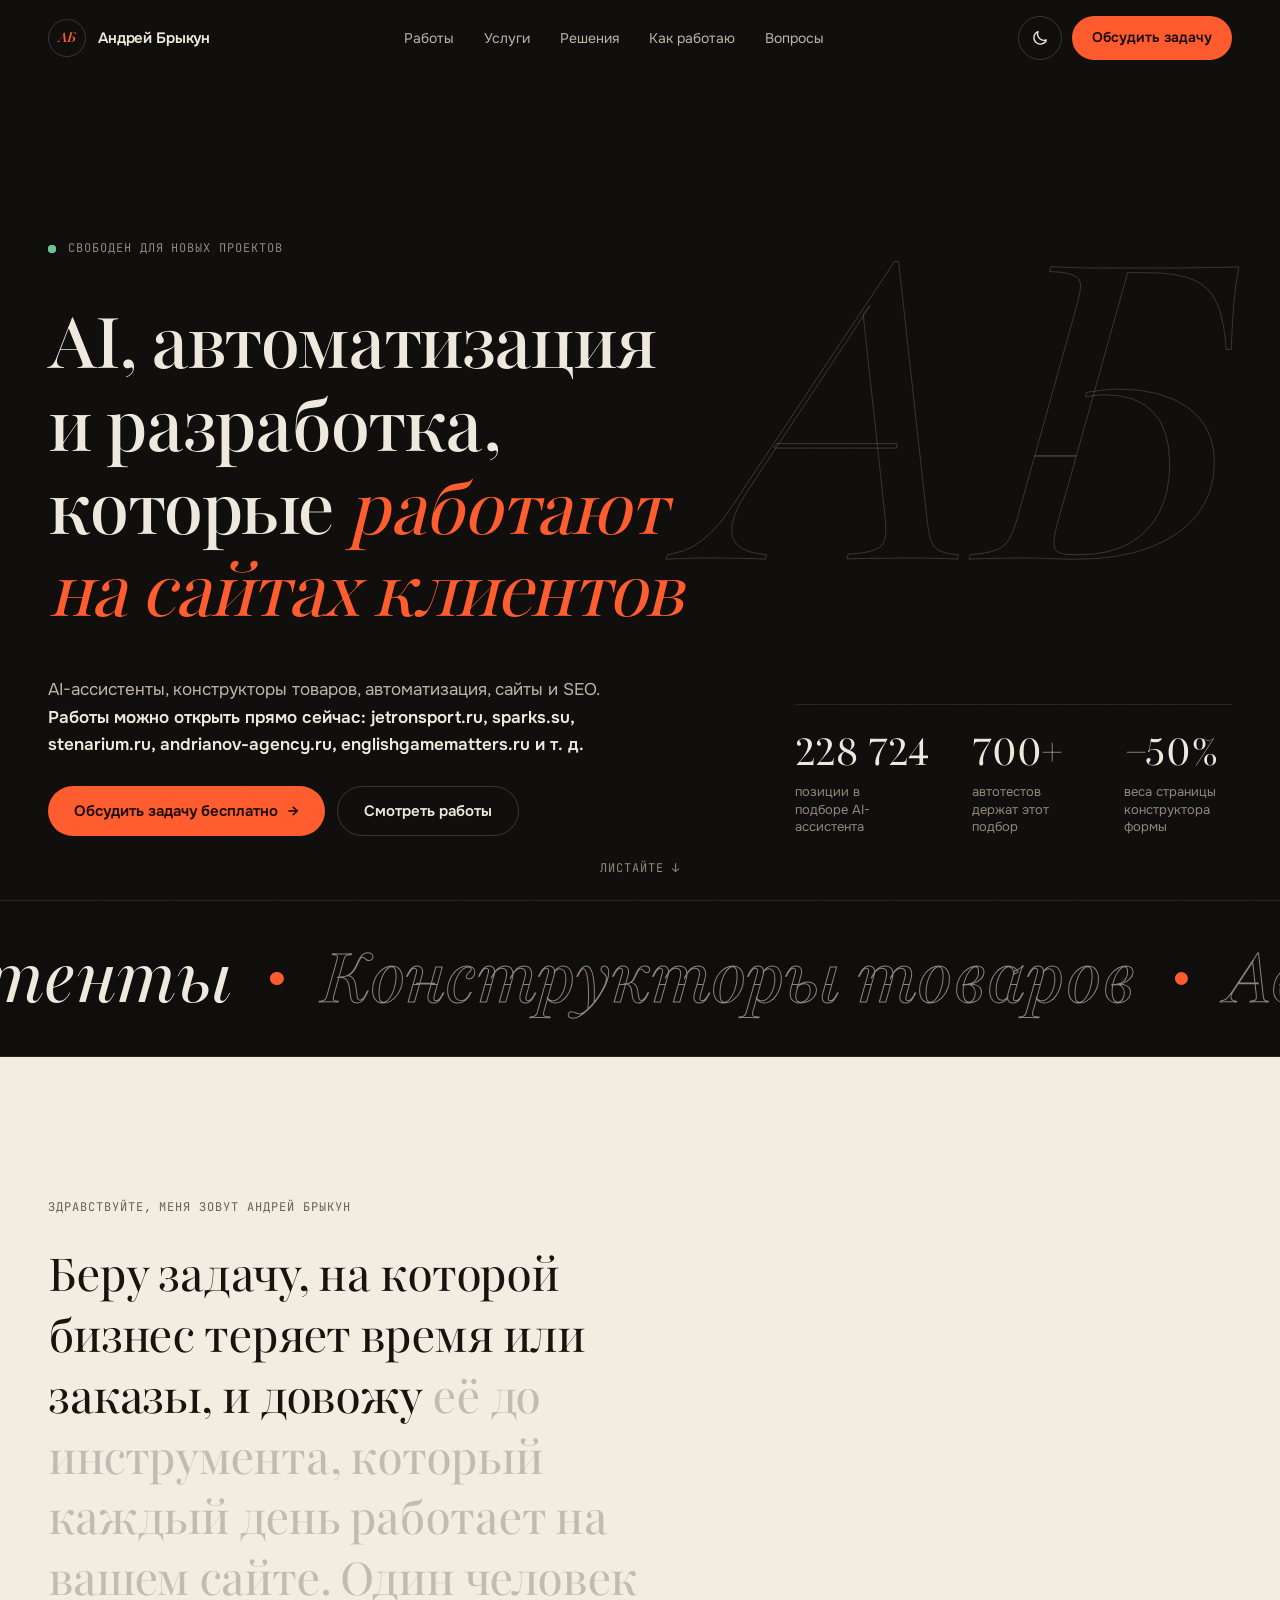
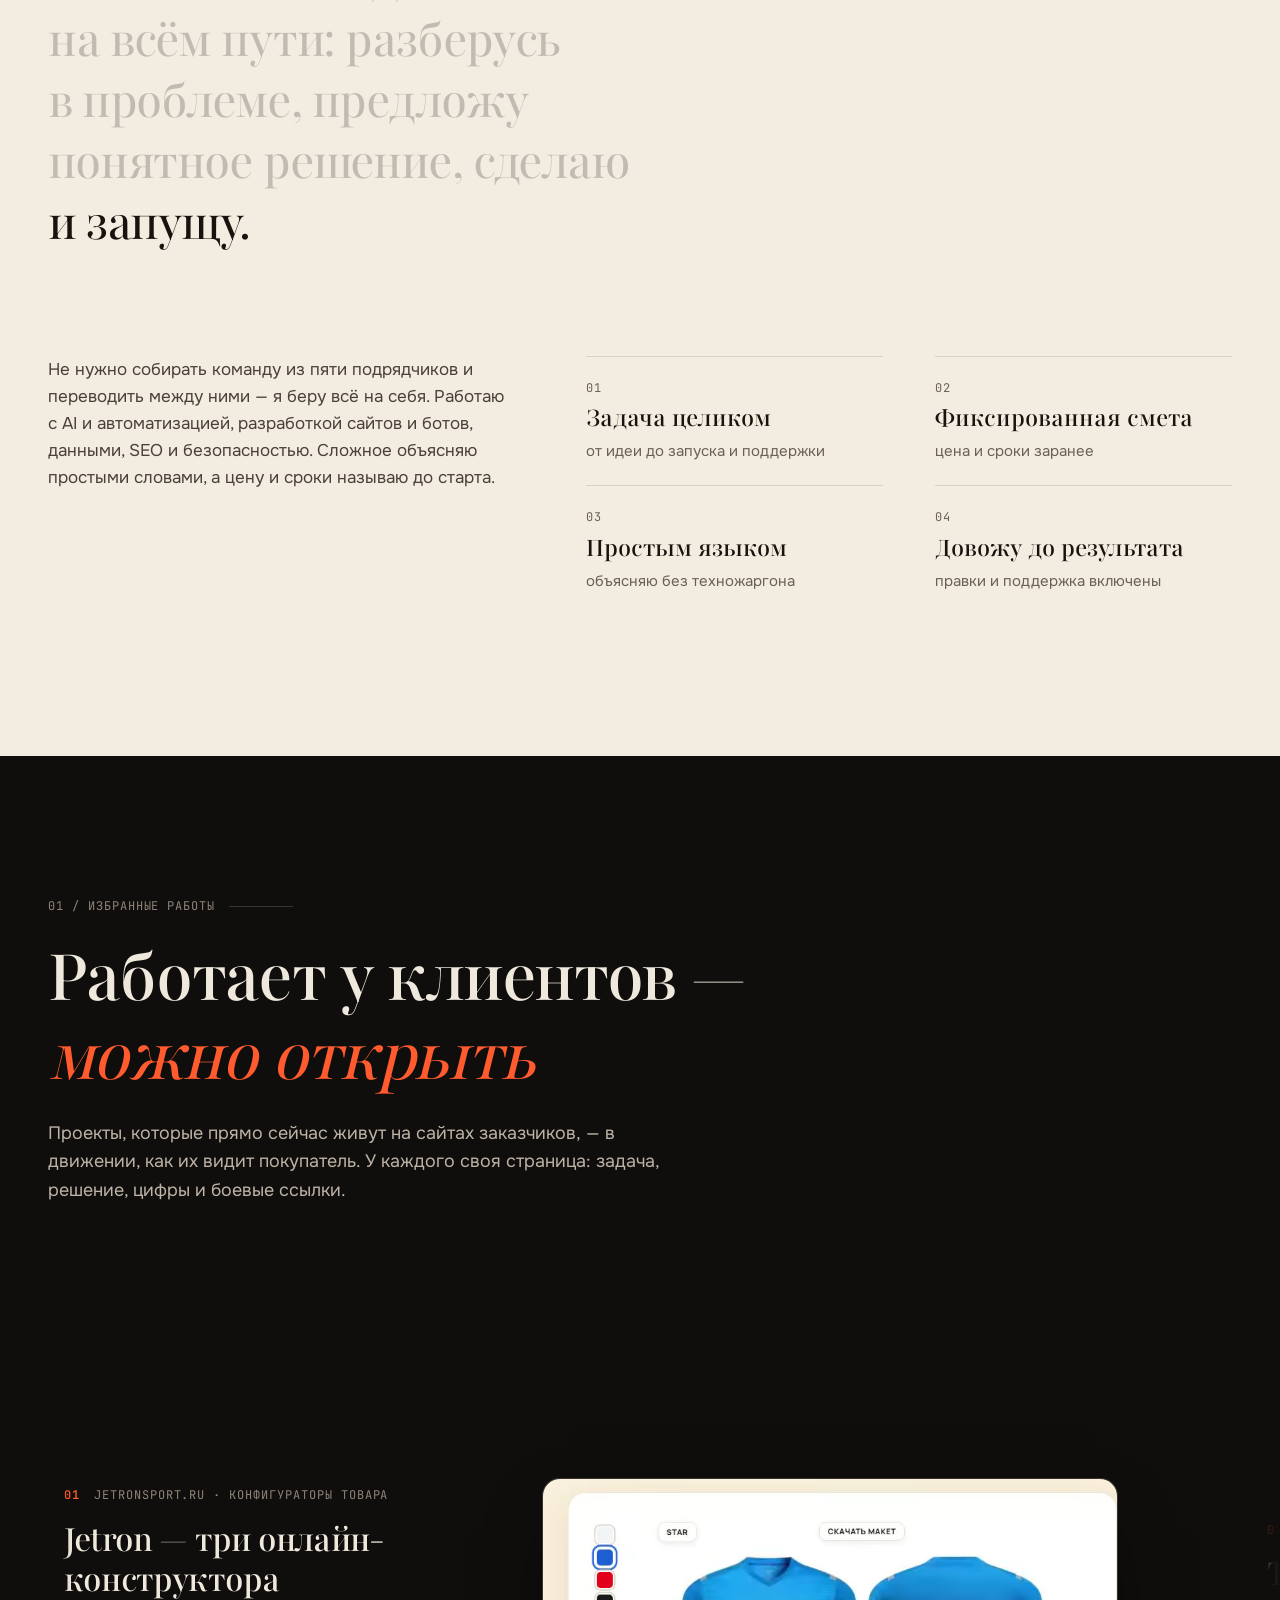
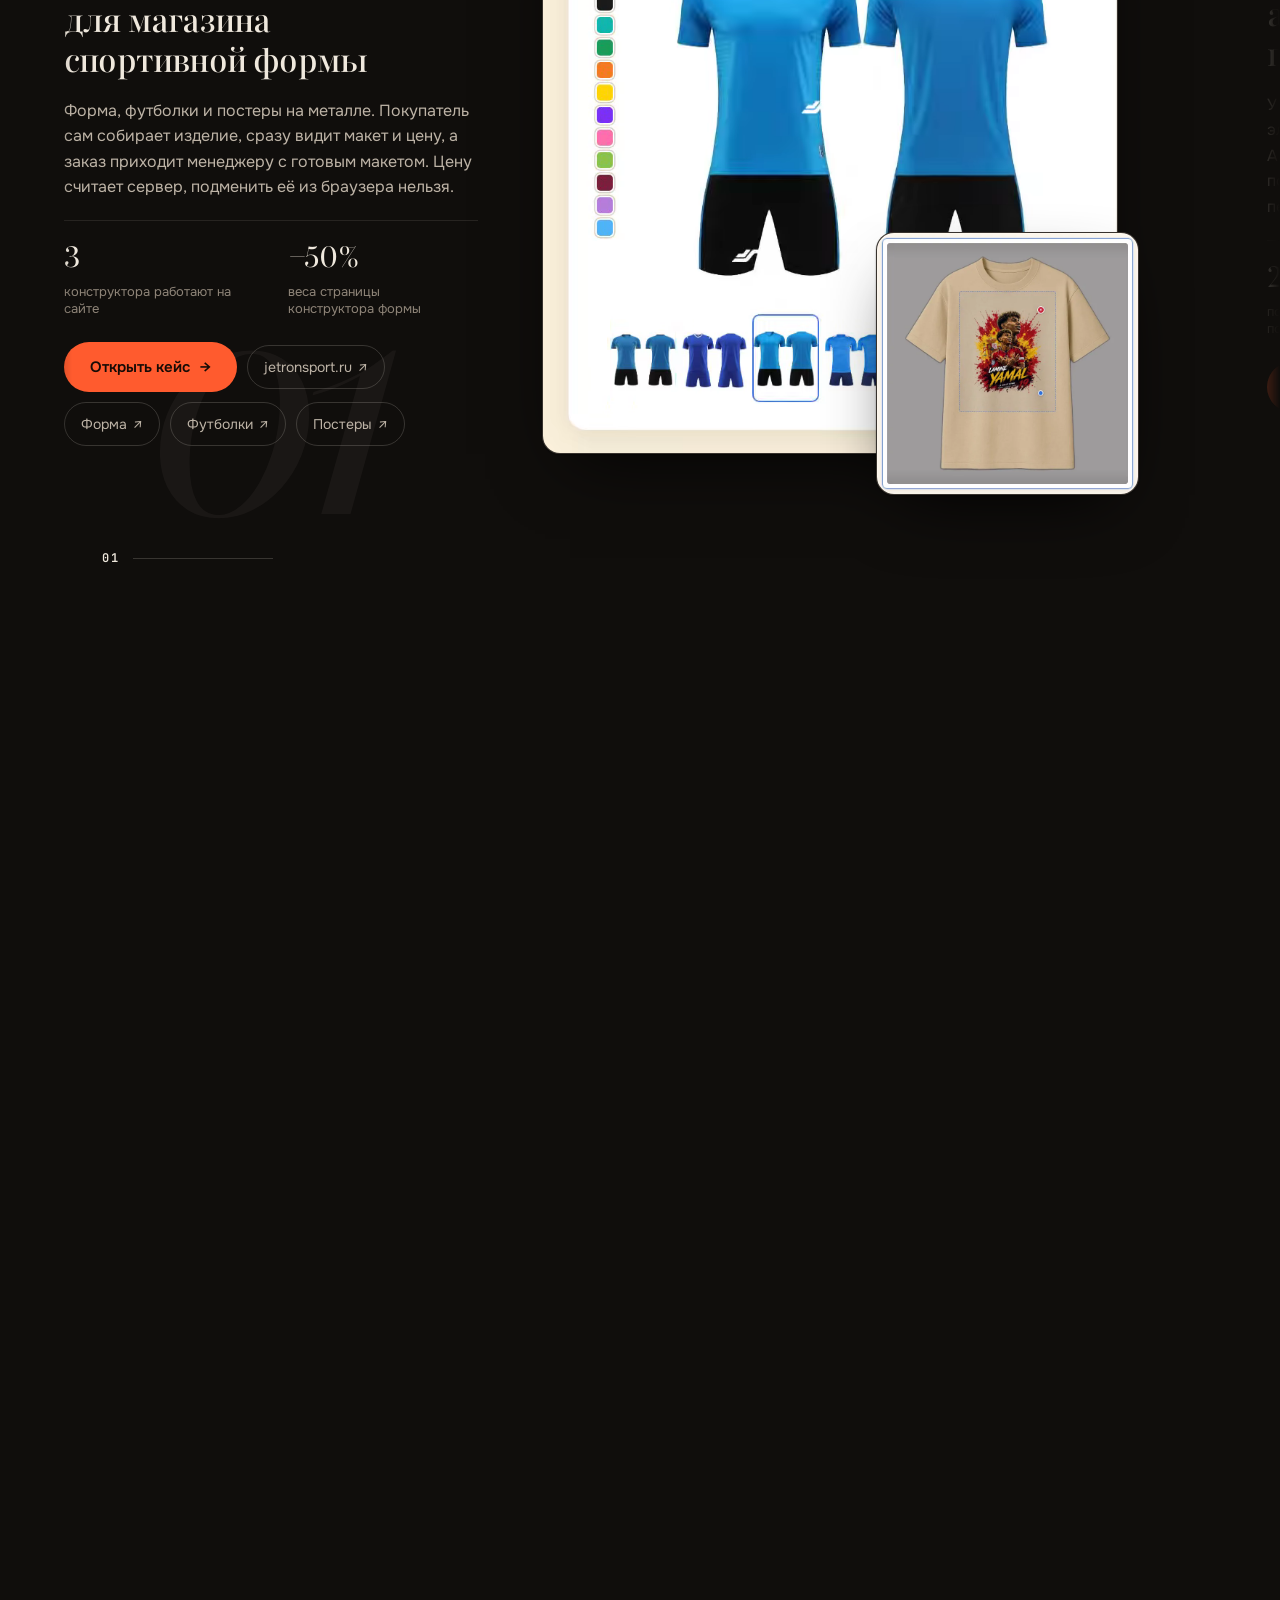
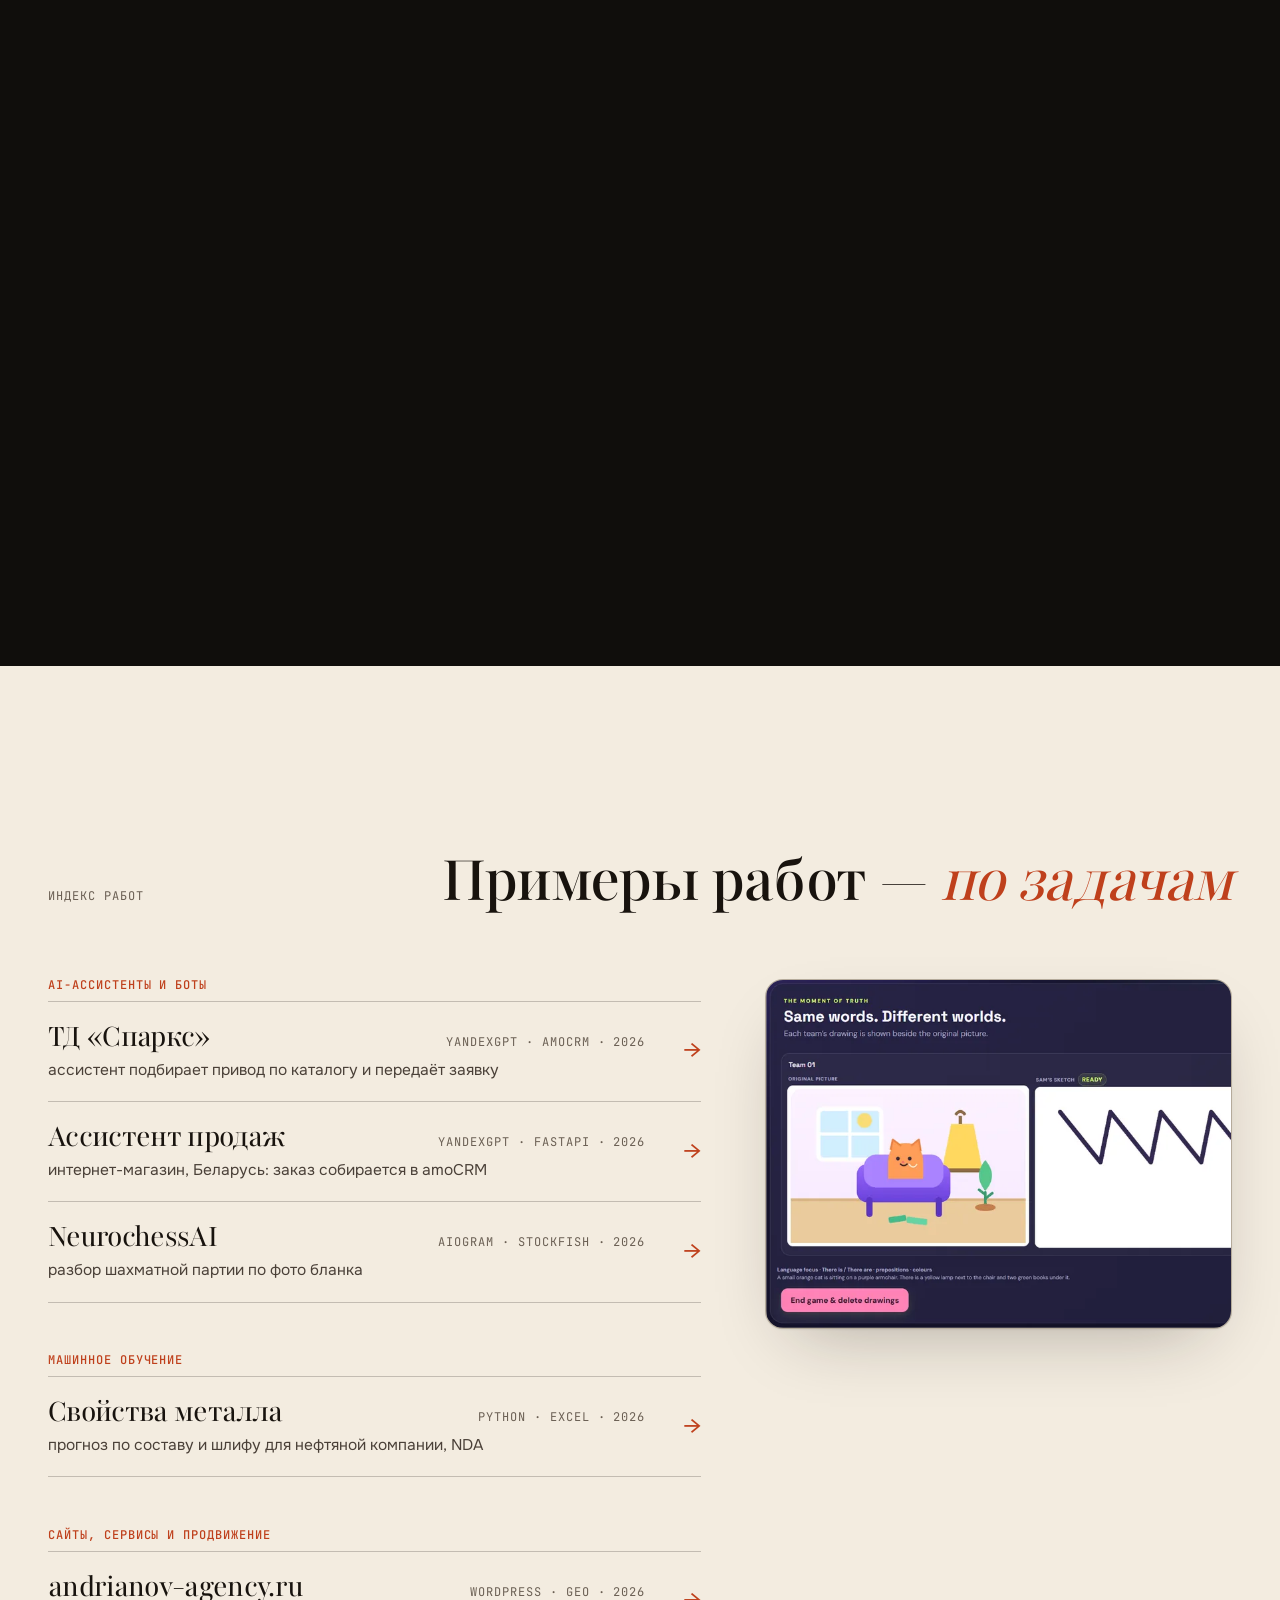
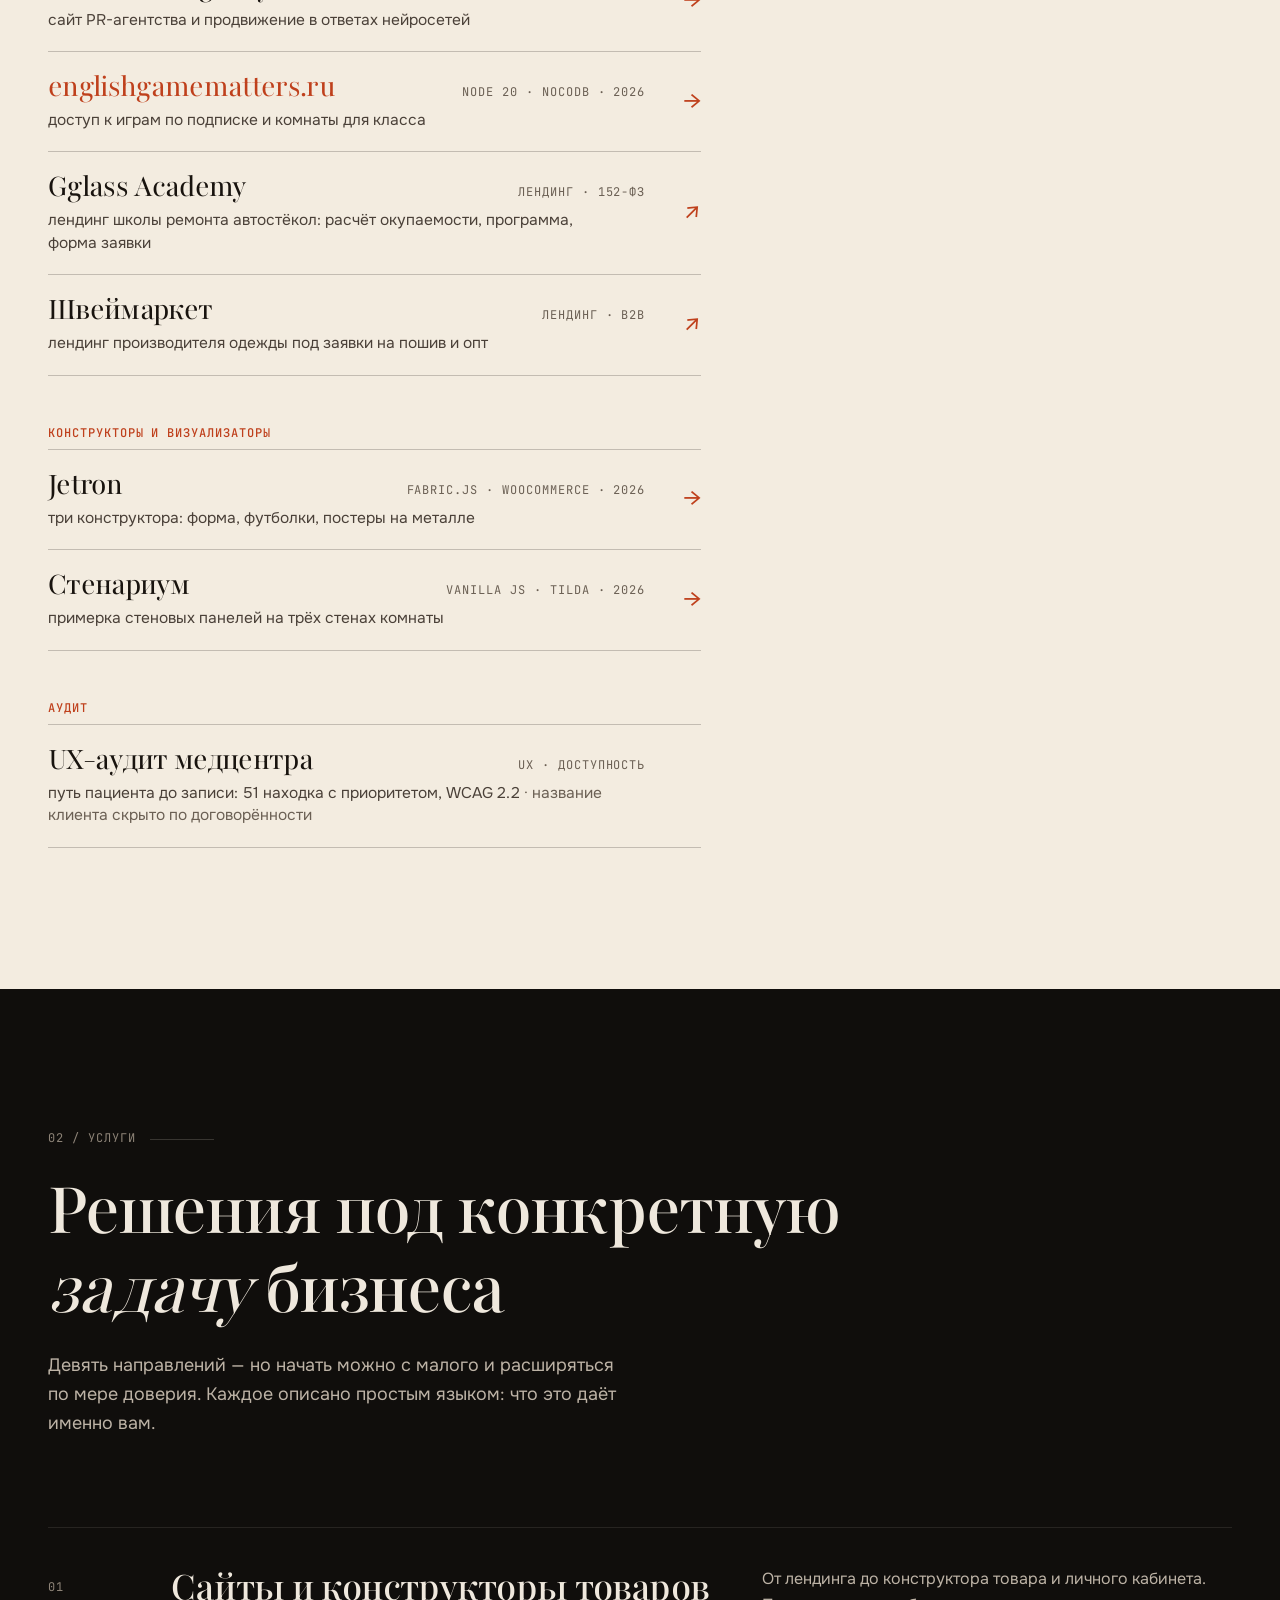
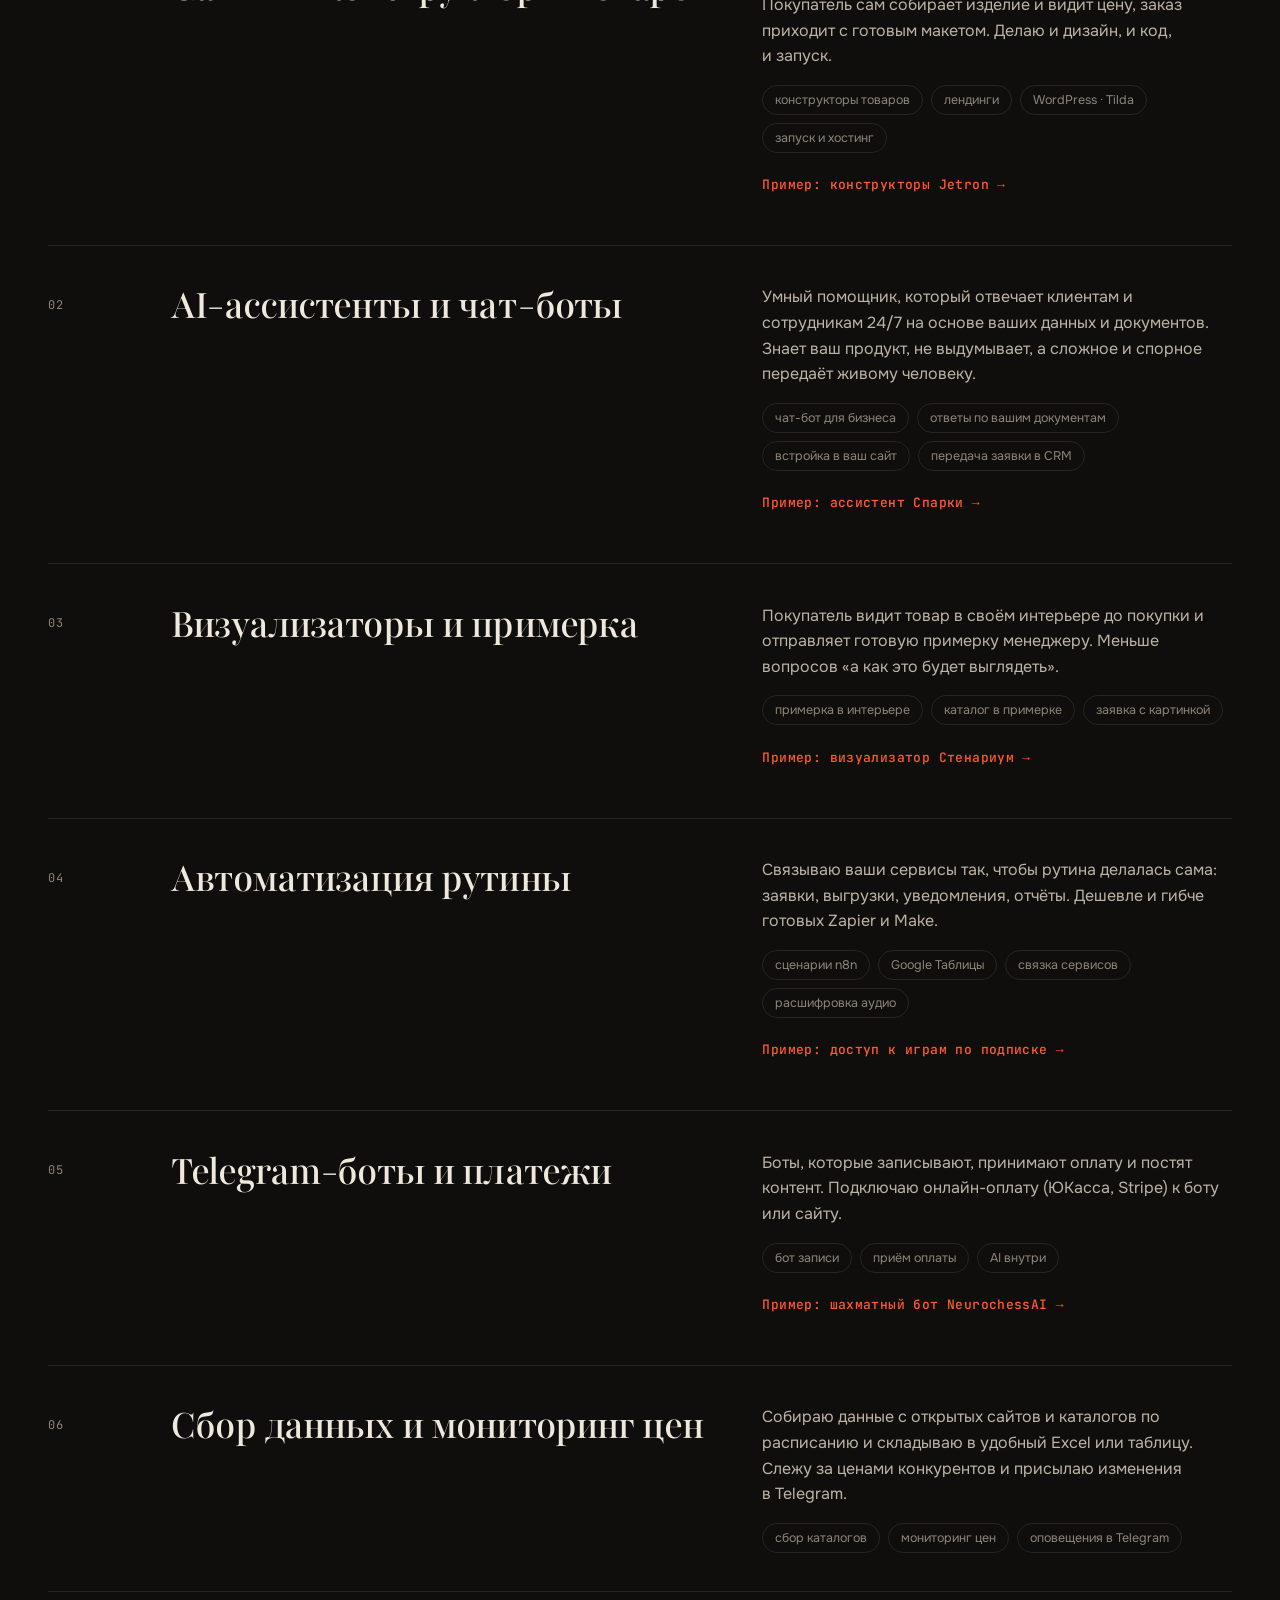
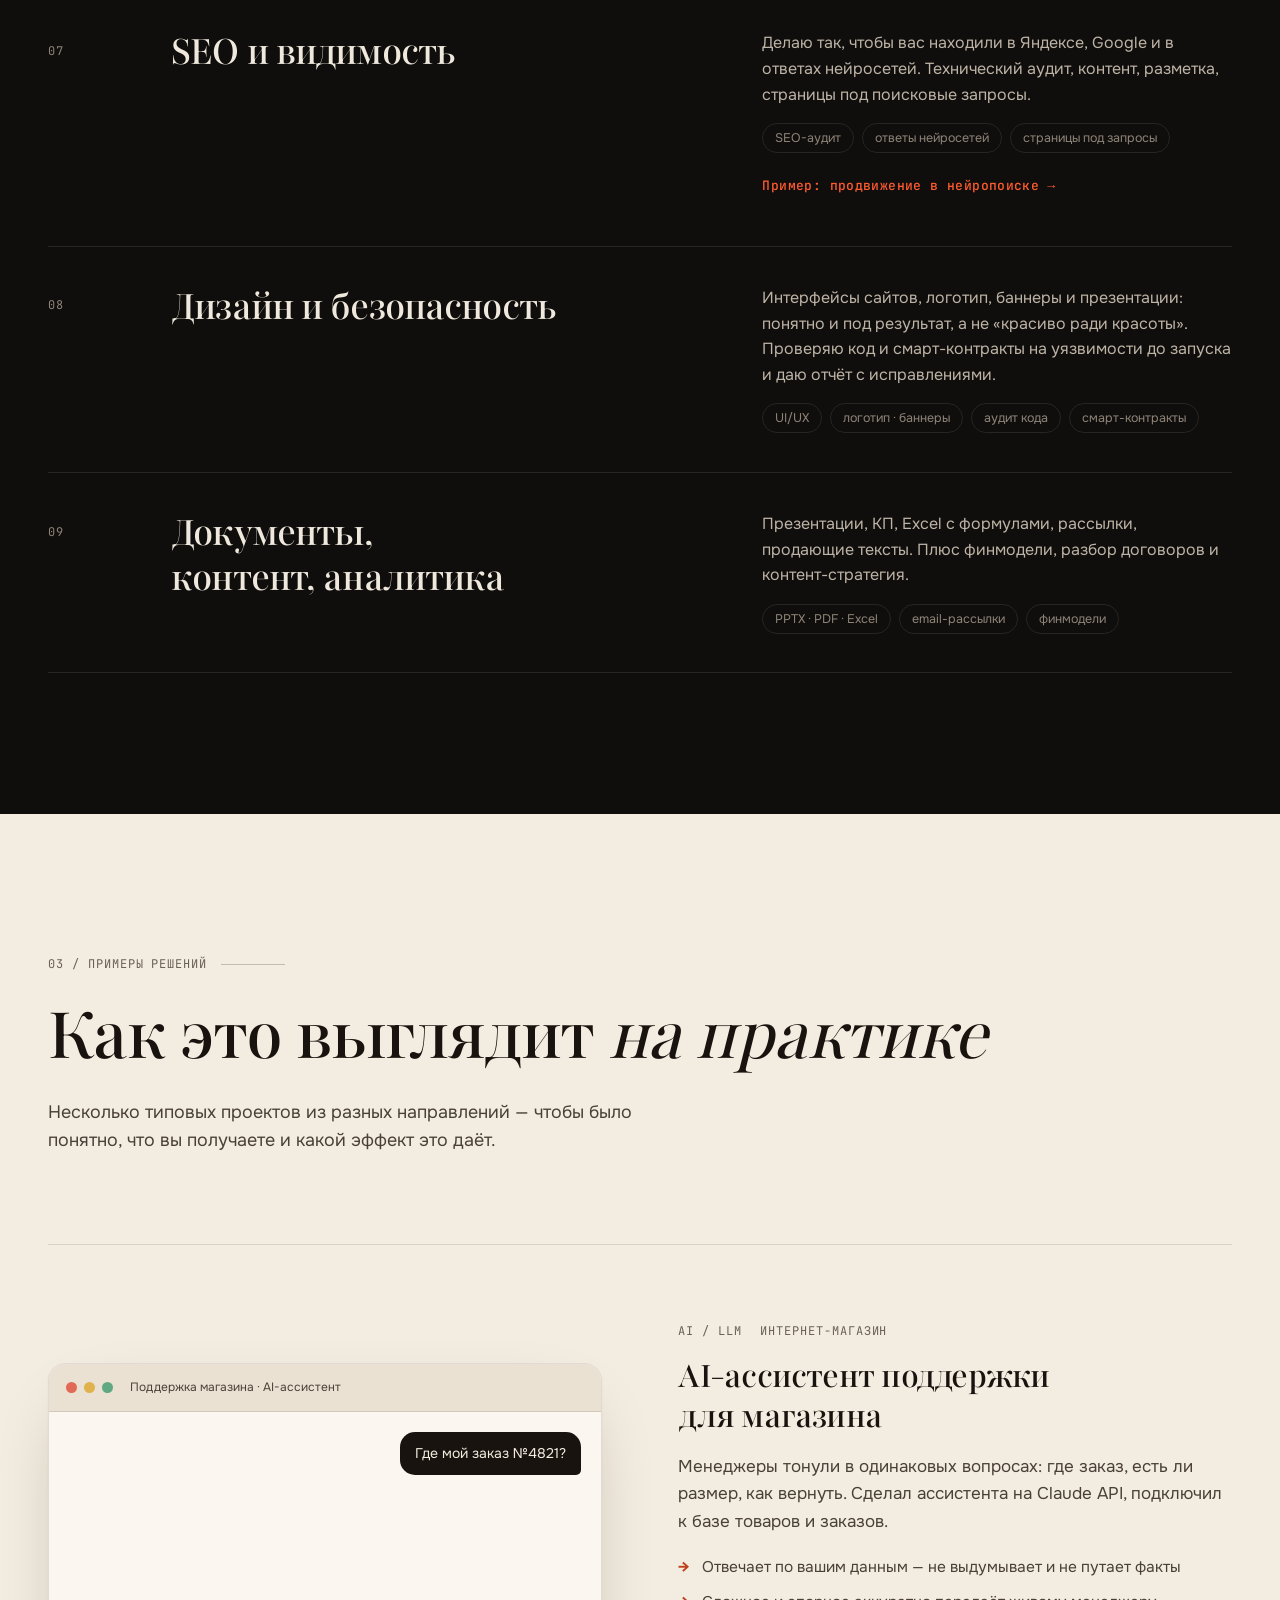
==== commit 49288946: "Портфолио: морф частиц в «Индексе работ», перелёт кадра между страницами, сценарии «Примеров решений" ====
--- a/index.html
+++ b/index.html
@@ -232,16 +232,16 @@
   <div class="wrap">
     <div class="more-head">
       <span class="mono">Индекс работ</span>
-      <h2 id="more-h" class="h-md" data-split>Все работы&nbsp;— <em>по задачам</em></h2>
+      <h2 id="more-h" class="h-md" data-split>Примеры работ&nbsp;— <em>по задачам</em></h2>
     </div>
     <!--#index-->
     <div class="ix">
       <div class="ix-groups">
-      <div class="ix-group"><h3 class="ix-g mono">AI-ассистенты и боты</h3><ul class="ix-list"><li class="ix-row" data-shot="assets/img/sparks-site-800.webp"><a class="ix-a" href="cases/sparks/"><img class="ix-th" src="assets/img/sparks-site-800.webp" width="1440" height="900" alt="" loading="lazy" decoding="async"><span class="ix-t">ТД «Спаркс»</span><span class="ix-d">ассистент подбирает привод по каталогу и передаёт заявку</span><span class="ix-s mono">YandexGPT · amoCRM · 2026</span><span class="ix-ar" aria-hidden="true">→</span></a></li><li class="ix-row" data-shot="assets/img/assistant-thumb-800.webp"><a class="ix-a" href="cases/sales-assistant/"><img class="ix-th" src="assets/img/assistant-thumb-800.webp" width="960" height="720" alt="" loading="lazy" decoding="async"><span class="ix-t">Ассистент продаж</span><span class="ix-d">интернет-магазин, Беларусь: заказ собирается в amoCRM</span><span class="ix-s mono">YandexGPT · FastAPI · 2026</span><span class="ix-ar" aria-hidden="true">→</span></a></li><li class="ix-row" data-shot="assets/img/bot-thumb-800.webp"><a class="ix-a" href="cases/neurochessai/"><img class="ix-th" src="assets/img/bot-thumb-800.webp" width="960" height="720" alt="" loading="lazy" decoding="async"><span class="ix-t">NeurochessAI</span><span class="ix-d">разбор шахматной партии по фото бланка</span><span class="ix-s mono">aiogram · Stockfish · 2026</span><span class="ix-ar" aria-hidden="true">→</span></a></li></ul></div>
-      <div class="ix-group"><h3 class="ix-g mono">Машинное обучение</h3><ul class="ix-list"><li class="ix-row" data-shot="assets/img/ml-thumb-800.webp"><a class="ix-a" href="cases/metal-ml/"><img class="ix-th" src="assets/img/ml-thumb-800.webp" width="960" height="720" alt="" loading="lazy" decoding="async"><span class="ix-t">Свойства металла</span><span class="ix-d">прогноз по составу и шлифу для нефтяной компании, NDA</span><span class="ix-s mono">Python · Excel · 2026</span><span class="ix-ar" aria-hidden="true">→</span></a></li></ul></div>
-      <div class="ix-group"><h3 class="ix-g mono">Сайты, сервисы и продвижение</h3><ul class="ix-list"><li class="ix-row" data-shot="assets/img/andr-home-800.webp"><a class="ix-a" href="cases/andrianov/"><img class="ix-th" src="assets/img/andr-home-800.webp" width="1440" height="900" alt="" loading="lazy" decoding="async"><span class="ix-t">andrianov-agency.ru</span><span class="ix-d">сайт PR-агентства и продвижение в ответах нейросетей</span><span class="ix-s mono">WordPress · GEO · 2026</span><span class="ix-ar" aria-hidden="true">→</span></a></li><li class="ix-row" data-shot="assets/img/egm-gallery-800.webp"><a class="ix-a" href="cases/englishgamematters/"><img class="ix-th" src="assets/img/egm-gallery-800.webp" width="1100" height="720" alt="" loading="lazy" decoding="async"><span class="ix-t">englishgamematters.ru</span><span class="ix-d">доступ к играм по подписке и комнаты для класса</span><span class="ix-s mono">Node 20 · NocoDB · 2026</span><span class="ix-ar" aria-hidden="true">→</span></a></li><li class="ix-row" data-shot="assets/img/gglass-800.webp"><a class="ix-a" href="https://andrrreyiv.github.io/gglass-academy/" target="_blank" rel="noopener"><img class="ix-th" src="assets/img/gglass-800.webp" width="1600" height="813" alt="" loading="lazy" decoding="async"><span class="ix-t">Gglass Academy</span><span class="ix-d">лендинг школы ремонта автостёкол: расчёт окупаемости, программа, форма заявки</span><span class="ix-s mono">лендинг · 152-ФЗ</span><span class="ix-ar" aria-hidden="true">↗</span></a></li><li class="ix-row" data-shot="assets/img/sheymarket-800.webp"><a class="ix-a" href="https://andrrreyiv.github.io/sheymarket-landing/" target="_blank" rel="noopener"><img class="ix-th" src="assets/img/sheymarket-800.webp" width="1280" height="917" alt="" loading="lazy" decoding="async"><span class="ix-t">Швеймаркет</span><span class="ix-d">лендинг производителя одежды под заявки на пошив и опт</span><span class="ix-s mono">лендинг · B2B</span><span class="ix-ar" aria-hidden="true">↗</span></a></li></ul></div>
-      <div class="ix-group"><h3 class="ix-g mono">Конструкторы и визуализаторы</h3><ul class="ix-list"><li class="ix-row" data-shot="assets/img/jetron-form-800.webp"><a class="ix-a" href="cases/jetron/"><img class="ix-th" src="assets/img/jetron-form-800.webp" width="1280" height="820" alt="" loading="lazy" decoding="async"><span class="ix-t">Jetron</span><span class="ix-d">три конструктора: форма, футболки, постеры на металле</span><span class="ix-s mono">Fabric.js · WooCommerce · 2026</span><span class="ix-ar" aria-hidden="true">→</span></a></li><li class="ix-row" data-shot="assets/img/stenarium-800.webp"><a class="ix-a" href="cases/stenarium/"><img class="ix-th" src="assets/img/stenarium-800.webp" width="1432" height="690" alt="" loading="lazy" decoding="async"><span class="ix-t">Стенариум</span><span class="ix-d">примерка стеновых панелей на трёх стенах комнаты</span><span class="ix-s mono">Vanilla JS · Tilda · 2026</span><span class="ix-ar" aria-hidden="true">→</span></a></li></ul></div>
-      <div class="ix-group"><h3 class="ix-g mono">Аудит</h3><ul class="ix-list"><li class="ix-row" data-shot="assets/img/ux-audit-800.webp"><div class="ix-a ix-a--off"><img class="ix-th" src="assets/img/ux-audit-800.webp" width="1265" height="1209" alt="" loading="lazy" decoding="async"><span class="ix-t">UX-аудит медцентра</span><span class="ix-d">путь пациента до записи: 51 находка с приоритетом, WCAG 2.2 <em>· название клиента скрыто по договорённости</em></span><span class="ix-s mono">UX · доступность</span></div></li></ul></div>
+      <div class="ix-group"><h3 class="ix-g mono">AI-ассистенты и боты</h3><ul class="ix-list"><li class="ix-row" data-shot="assets/img/sparks-site-800.webp" data-glyph="chat"><a class="ix-a" href="cases/sparks/"><img class="ix-th" src="assets/img/sparks-site-800.webp" width="1440" height="900" alt="" loading="lazy" decoding="async"><span class="ix-t">ТД «Спаркс»</span><span class="ix-d">ассистент подбирает привод по каталогу и передаёт заявку</span><span class="ix-s mono">YandexGPT · amoCRM · 2026</span><span class="ix-ar" aria-hidden="true">→</span></a></li><li class="ix-row" data-shot="assets/img/assistant-thumb-800.webp" data-glyph="chat"><a class="ix-a" href="cases/sales-assistant/"><img class="ix-th" src="assets/img/assistant-thumb-800.webp" width="960" height="720" alt="" loading="lazy" decoding="async"><span class="ix-t">Ассистент продаж</span><span class="ix-d">интернет-магазин, Беларусь: заказ собирается в amoCRM</span><span class="ix-s mono">YandexGPT · FastAPI · 2026</span><span class="ix-ar" aria-hidden="true">→</span></a></li><li class="ix-row" data-shot="assets/img/bot-thumb-800.webp" data-glyph="knight"><a class="ix-a" href="cases/neurochessai/"><img class="ix-th" src="assets/img/bot-thumb-800.webp" width="960" height="720" alt="" loading="lazy" decoding="async"><span class="ix-t">NeurochessAI</span><span class="ix-d">разбор шахматной партии по фото бланка</span><span class="ix-s mono">aiogram · Stockfish · 2026</span><span class="ix-ar" aria-hidden="true">→</span></a></li></ul></div>
+      <div class="ix-group"><h3 class="ix-g mono">Машинное обучение</h3><ul class="ix-list"><li class="ix-row" data-shot="assets/img/ml-thumb-800.webp" data-glyph="grains"><a class="ix-a" href="cases/metal-ml/"><img class="ix-th" src="assets/img/ml-thumb-800.webp" width="960" height="720" alt="" loading="lazy" decoding="async"><span class="ix-t">Свойства металла</span><span class="ix-d">прогноз по составу и шлифу для нефтяной компании, NDA</span><span class="ix-s mono">Python · Excel · 2026</span><span class="ix-ar" aria-hidden="true">→</span></a></li></ul></div>
+      <div class="ix-group"><h3 class="ix-g mono">Сайты, сервисы и продвижение</h3><ul class="ix-list"><li class="ix-row" data-shot="assets/img/andr-home-800.webp" data-glyph="browser"><a class="ix-a" href="cases/andrianov/"><img class="ix-th" src="assets/img/andr-home-800.webp" width="1440" height="900" alt="" loading="lazy" decoding="async"><span class="ix-t">andrianov-agency.ru</span><span class="ix-d">сайт PR-агентства и продвижение в ответах нейросетей</span><span class="ix-s mono">WordPress · GEO · 2026</span><span class="ix-ar" aria-hidden="true">→</span></a></li><li class="ix-row" data-shot="assets/img/egm-gallery-800.webp" data-glyph="qr"><a class="ix-a" href="cases/englishgamematters/"><img class="ix-th" src="assets/img/egm-gallery-800.webp" width="1100" height="720" alt="" loading="lazy" decoding="async"><span class="ix-t">englishgamematters.ru</span><span class="ix-d">доступ к играм по подписке и комнаты для класса</span><span class="ix-s mono">Node 20 · NocoDB · 2026</span><span class="ix-ar" aria-hidden="true">→</span></a></li><li class="ix-row" data-shot="assets/img/gglass-800.webp" data-glyph="browser"><a class="ix-a" href="https://andrrreyiv.github.io/gglass-academy/" target="_blank" rel="noopener"><img class="ix-th" src="assets/img/gglass-800.webp" width="1600" height="813" alt="" loading="lazy" decoding="async"><span class="ix-t">Gglass Academy</span><span class="ix-d">лендинг школы ремонта автостёкол: расчёт окупаемости, программа, форма заявки</span><span class="ix-s mono">лендинг · 152-ФЗ</span><span class="ix-ar" aria-hidden="true">↗</span></a></li><li class="ix-row" data-shot="assets/img/sheymarket-800.webp" data-glyph="browser"><a class="ix-a" href="https://andrrreyiv.github.io/sheymarket-landing/" target="_blank" rel="noopener"><img class="ix-th" src="assets/img/sheymarket-800.webp" width="1280" height="917" alt="" loading="lazy" decoding="async"><span class="ix-t">Швеймаркет</span><span class="ix-d">лендинг производителя одежды под заявки на пошив и опт</span><span class="ix-s mono">лендинг · B2B</span><span class="ix-ar" aria-hidden="true">↗</span></a></li></ul></div>
+      <div class="ix-group"><h3 class="ix-g mono">Конструкторы и визуализаторы</h3><ul class="ix-list"><li class="ix-row" data-shot="assets/img/jetron-form-800.webp" data-glyph="jersey"><a class="ix-a" href="cases/jetron/"><img class="ix-th" src="assets/img/jetron-form-800.webp" width="1280" height="820" alt="" loading="lazy" decoding="async"><span class="ix-t">Jetron</span><span class="ix-d">три конструктора: форма, футболки, постеры на металле</span><span class="ix-s mono">Fabric.js · WooCommerce · 2026</span><span class="ix-ar" aria-hidden="true">→</span></a></li><li class="ix-row" data-shot="assets/img/stenarium-800.webp" data-glyph="wall"><a class="ix-a" href="cases/stenarium/"><img class="ix-th" src="assets/img/stenarium-800.webp" width="1432" height="690" alt="" loading="lazy" decoding="async"><span class="ix-t">Стенариум</span><span class="ix-d">примерка стеновых панелей на трёх стенах комнаты</span><span class="ix-s mono">Vanilla JS · Tilda · 2026</span><span class="ix-ar" aria-hidden="true">→</span></a></li></ul></div>
+      <div class="ix-group"><h3 class="ix-g mono">Аудит</h3><ul class="ix-list"><li class="ix-row" data-shot="assets/img/ux-audit-800.webp" data-glyph="loupe"><div class="ix-a ix-a--off"><img class="ix-th" src="assets/img/ux-audit-800.webp" width="1265" height="1209" alt="" loading="lazy" decoding="async"><span class="ix-t">UX-аудит медцентра</span><span class="ix-d">путь пациента до записи: 51 находка с приоритетом, WCAG 2.2 <em>· название клиента скрыто по договорённости</em></span><span class="ix-s mono">UX · доступность</span></div></li></ul></div>
       </div>
       <figure class="ix-view" aria-hidden="true"><span class="ix-frame shot"><img src="assets/img/sparks-site-800.webp" width="1440" height="900" alt="" loading="lazy" decoding="async"></span></figure>
     </div>
--- a/assets/css/base.css
+++ b/assets/css/base.css
@@ -76,10 +76,6 @@
   transition:color var(--t-ui) var(--e-out),border-color var(--t-ui) var(--e-out)}
 .link-arrow:hover{color:var(--accent);border-color:var(--accent)}
 /* общий элемент перехода «главная ↔ кейс»: кадр работы летит между страницами */
-.vt-jetron{view-transition-name:shot-jetron}
-.vt-sparks{view-transition-name:shot-sparks}
-.vt-stenarium{view-transition-name:shot-stenarium}
-.vt-andrianov{view-transition-name:shot-andrianov}
 
 /* ── навигация: прозрачная над первым экраном, плотная после; прячется вниз по ходу ── */
 .nav{position:fixed;inset:0 0 auto;z-index:100;transition:transform .5s var(--e-out),background-color .3s var(--e-out)}
@@ -111,16 +107,26 @@
 .theme-btn .sun{display:none}
 :root[data-theme="light"] .theme-btn .sun{display:block}
 :root[data-theme="light"] .theme-btn .moon{display:none}
-::view-transition-old(root),::view-transition-new(root){animation:none;mix-blend-mode:normal}
-::view-transition-old(root){z-index:1}
-::view-transition-new(root){z-index:2;animation:vt-reveal 680ms var(--e-out) both}
+::view-transition-old(root),::view-transition-new(root){mix-blend-mode:normal}
+:root.vt-theme::view-transition-old(root){z-index:1;animation:none}
+:root.vt-theme::view-transition-new(root){z-index:2;animation:vt-reveal 680ms var(--e-out) both}
 @keyframes vt-reveal{
   from{clip-path:circle(0 at var(--vt-x,50%) var(--vt-y,0))}
   to{clip-path:circle(var(--vt-r,150vmax) at var(--vt-x,50%) var(--vt-y,0))}
 }
-/* Переход между страницами кейсов: документы сменяются плавно, общая картинка летит. */
+/* Переход между страницами: документы сменяются наплывом, кадр работы летит на место живого фрагмента кейса
+   (имя «shot» раздаёт core.js). Кадры не совпадают по содержимому (постер ленты ≠ окно фрагмента), поэтому
+   старый уходит в размытие, новый из него выходит — размытие прячет подмену (Emil Kowalski). */
 @view-transition{navigation:auto}
-::view-transition-group(case-shot){animation-duration:700ms;animation-timing-function:var(--e-io)}
+::view-transition-old(root){animation:vt-out 300ms var(--e-out) both}
+::view-transition-new(root){animation:vt-in 420ms var(--e-out) 80ms both}
+::view-transition-group(shot){animation-duration:650ms;animation-timing-function:var(--e-io)}
+::view-transition-old(shot){animation:vt-blur-out 300ms var(--e-out) both}
+::view-transition-new(shot){animation:vt-blur-in 450ms var(--e-out) 150ms both}
+@keyframes vt-out{to{opacity:0}}
+@keyframes vt-in{from{opacity:0}}
+@keyframes vt-blur-out{to{opacity:0;filter:blur(6px)}}
+@keyframes vt-blur-in{from{opacity:0;filter:blur(6px)}}
 
 /* ── фон: зерно на fixed-слое (не на body — иначе перерисовка при каждом кадре) ── */
 .grain{position:fixed;inset:0;z-index:90;pointer-events:none;opacity:var(--grain-op);mix-blend-mode:var(--grain-blend);
@@ -180,6 +186,7 @@
   .js [data-reveal]{opacity:1;transform:none}
   .js .hero-title,.js .c-title{visibility:visible}
   ::view-transition-new(root){animation:vt-fade 160ms linear both}
+  ::view-transition-group(shot),::view-transition-old(shot),::view-transition-new(shot){animation-duration:0s!important}
   @keyframes vt-fade{from{opacity:0}to{opacity:1}}
 }
 /* смена темы: переходы цвета внутри снимка View Transition играли на полпути — круг открывал смешанные цвета */
--- a/assets/css/home.css
+++ b/assets/css/home.css
@@ -286,6 +286,11 @@
 .faq details[open] summary::after{transform:rotate(45deg)}
 .faq .ans{color:var(--fg-2);padding-bottom:28px;max-width:62ch}
 .faq details[open] .ans{animation:ans-in .45s var(--e-out)}
+/* ответ раскрывается по высоте и так же закрывается (Chrome 131+; в остальных — как раньше, сразу) */
+.faq details{interpolate-size:allow-keywords}
+.faq details::details-content{block-size:0;overflow:clip;transition:block-size 260ms var(--e-io),content-visibility 260ms allow-discrete}
+.faq details[open]::details-content{block-size:auto;transition-duration:380ms}
+@media (prefers-reduced-motion:reduce){.faq details::details-content{transition:none}}
 @keyframes ans-in{from{opacity:0;transform:translateY(-6px)}}
 
 /* Акцент дозирован: курсив в заголовках разделов — цветом текста; оранжевый у кнопок,
@@ -297,9 +302,15 @@
 .contact{--ink:var(--on-accent);padding-block:clamp(72px,9vw,140px);overflow:clip;background:var(--accent);color:var(--ink);
   clip-path:inset(0 round 0)}
 .contact-ticker{overflow:hidden;margin-bottom:clamp(48px,6vw,88px)}
+/* края строки растворяются в заливку, повторы разделены точкой: слово, срезанное краем, не читается как «бсудить» (владелец 25.10) */
+.contact-ticker{-webkit-mask-image:linear-gradient(90deg,transparent,#000 10%,#000 90%,transparent);mask-image:linear-gradient(90deg,transparent,#000 10%,#000 90%,transparent)}
 .contact-track{display:flex;width:max-content}
-.contact-track span{font-family:var(--f-display);font-style:italic;font-size:clamp(72px,13vw,220px);line-height:1;padding-right:.35em;white-space:nowrap;color:var(--ink)}
-.contact-track span:nth-child(even){color:transparent;-webkit-text-stroke:1.5px var(--ink)}
+
+/* фраза целиком помещается в кадр (на 1440 — 56 % ширины, было 87 %), повторы разделены точкой языком верхней строки */
+.contact-track span{display:flex;align-items:center;font-family:var(--f-display);font-style:italic;font-size:clamp(48px,8.4vw,168px);line-height:1;white-space:nowrap;color:var(--ink)}
+.contact-track span::after{content:"";flex:none;width:.14em;height:.14em;border-radius:50%;background:var(--ink);margin-inline:.42em}
+.contact-track span:nth-child(even){color:transparent;-webkit-text-stroke:max(1.5px,.012em) var(--ink)}
+@media (prefers-reduced-motion:reduce){.contact-track{padding-left:var(--gut)}.contact-track span+span{display:none}}
 .contact-in{display:grid;gap:24px;justify-items:start}
 .contact-in .mono{display:flex;align-items:center;gap:12px;color:var(--ink);opacity:.8}
 .contact-in .dot,.contact-in .dot::after{background:var(--ink)}
@@ -365,3 +376,15 @@
   .hero-stats{display:grid;grid-template-columns:repeat(3,minmax(0,1fr));gap:16px}
   .hero-stats dt{font-size:30px}
 }
+
+/* «Как работаю»: кружок шага заливается акцентом, когда линия до него дошла (home.js → processLine) */
+.proc-n{position:relative;isolation:isolate;transition:color 220ms var(--e-out)}
+.proc-n::before{content:"";position:absolute;inset:-1px;border-radius:50%;background:var(--accent);z-index:-1;
+  opacity:0;transform:scale(.4);transition:transform 480ms var(--e-out),opacity 300ms var(--e-out)}
+.proc-steps li.on .proc-n{color:var(--on-accent)}
+.proc-steps li.on .proc-n::before{opacity:1;transform:scale(1)}
+@media (prefers-reduced-motion:reduce){.proc-steps li .proc-n::before{opacity:1;transform:none}.proc-steps li .proc-n{color:var(--on-accent)}}
+/* «Примеры решений»: выбранная кнопка бота подсвечивается, кнопка оплаты заливается (home.js → solutions) */
+.tg-kb span{transition:background-color 220ms var(--e-out),color 220ms var(--e-out)}
+.tg-kb span.on{background:#3D6FA5;color:#fff}
+.tg-pay .pb{background:linear-gradient(#3D6FA5,#3D6FA5) no-repeat 0 0/var(--fill,100%) 100%,rgba(61,111,165,.32)}
